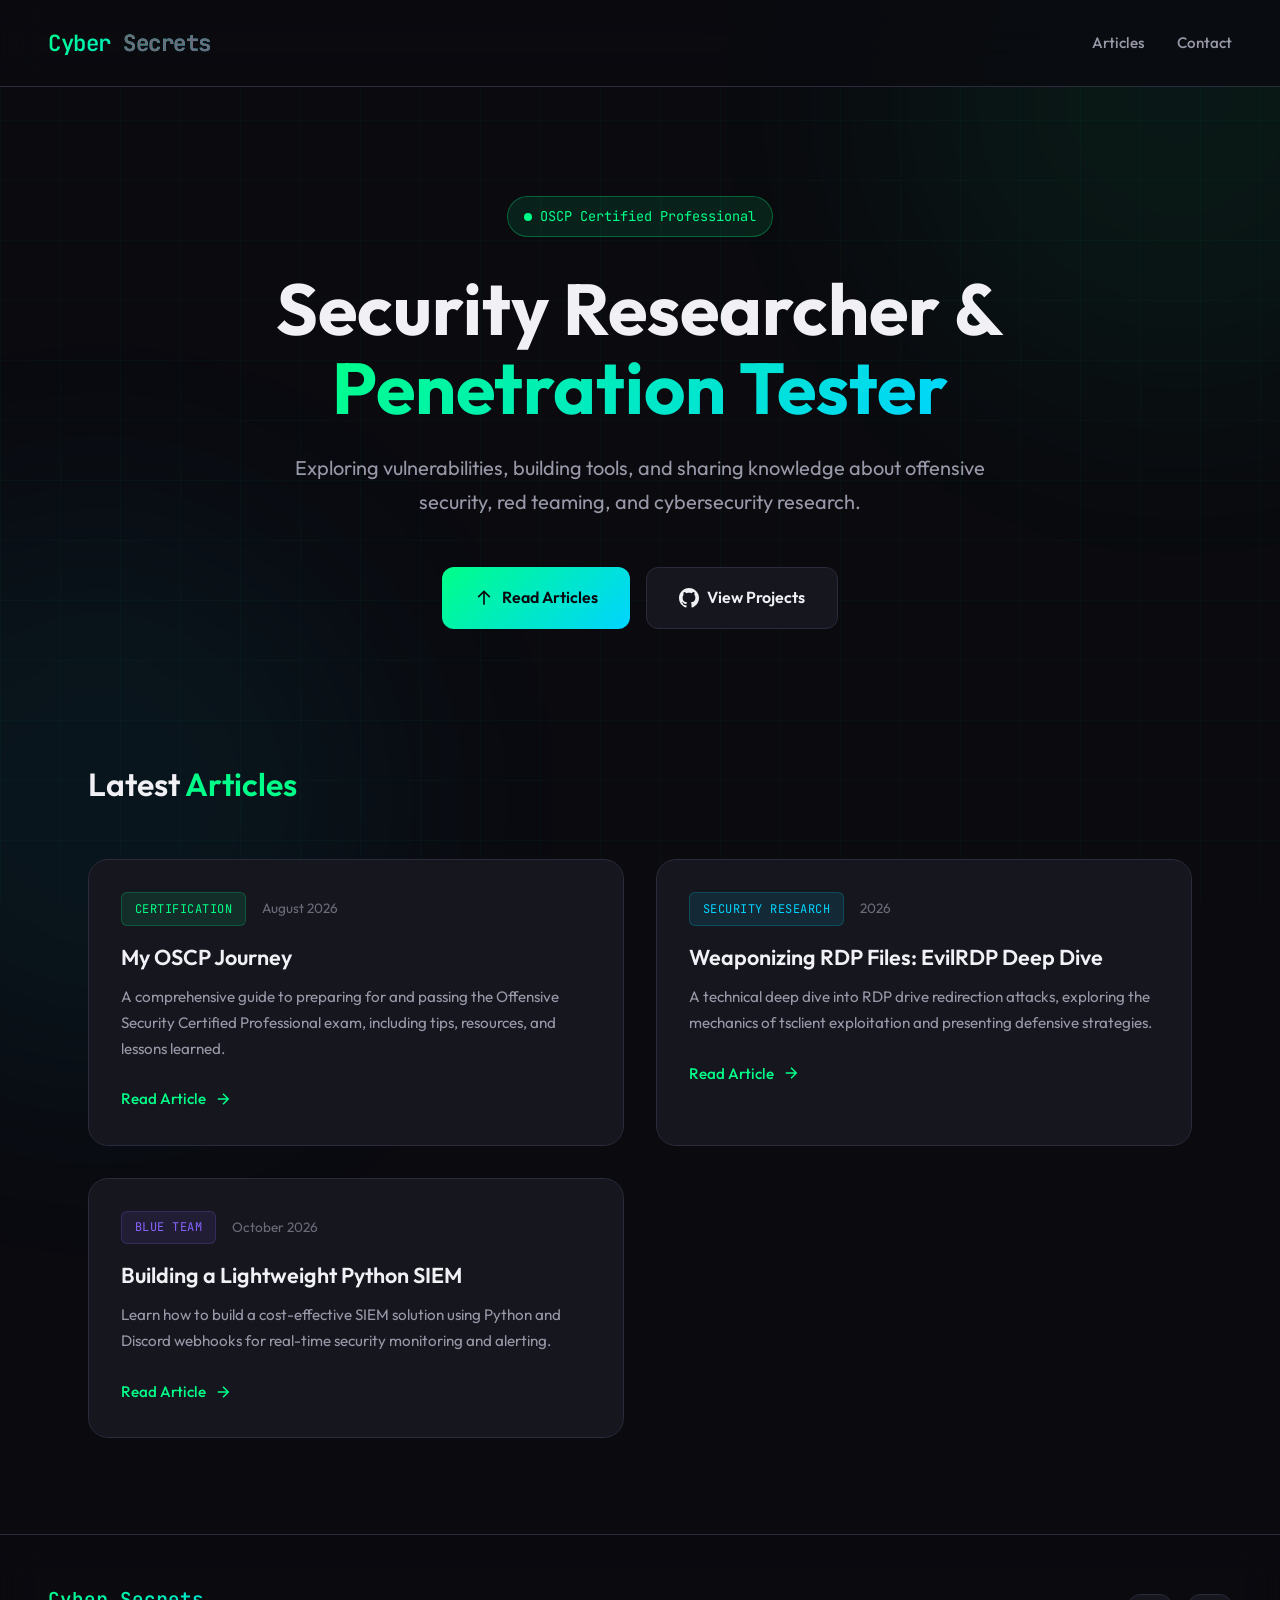
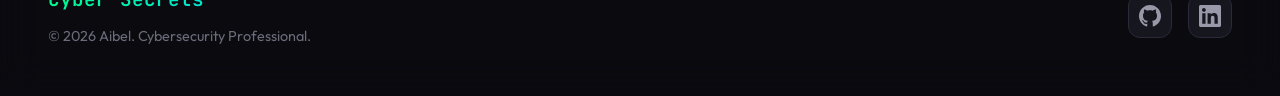
==== index.html @ 3d3ec8e9 "chore: rebrand site to Cyber Secrets and update dates to 2026 - Replaced "aibel@security" with "Cybe" ====
<!DOCTYPE html>
<html lang="en">
<head>
    <meta charset="UTF-8">
    <meta name="viewport" content="width=device-width, initial-scale=1.0">
    <title>Aibel | Cybersecurity Professional</title>
    <link rel="preconnect" href="https://fonts.googleapis.com">
    <link rel="preconnect" href="https://fonts.gstatic.com" crossorigin>
    <link href="https://fonts.googleapis.com/css2?family=JetBrains+Mono:wght@400;500;600&family=Outfit:wght@300;400;500;600;700&display=swap" rel="stylesheet">
    <style>
        :root {
            --bg-primary: #0a0a0f;
            --bg-secondary: #12121a;
            --bg-card: #16161f;
            --bg-card-hover: #1c1c28;
            --accent-primary: #00ff88;
            --accent-secondary: #00d4ff;
            --accent-gradient: linear-gradient(135deg, #00ff88 0%, #00d4ff 100%);
            --text-primary: #f0f0f5;
            --text-secondary: #9898a8;
            --text-muted: #6b6b7a;
            --border-color: #2a2a3a;
            --glow-primary: rgba(0, 255, 136, 0.15);
            --glow-secondary: rgba(0, 212, 255, 0.15);
        }

        * {
            margin: 0;
            padding: 0;
            box-sizing: border-box;
        }

        html {
            scroll-behavior: smooth;
        }

        body {
            font-family: 'Outfit', sans-serif;
            background: var(--bg-primary);
            color: var(--text-primary);
            line-height: 1.7;
            min-height: 100vh;
            overflow-x: hidden;
        }

        /* Animated Background Grid */
        .bg-grid {
            position: fixed;
            top: 0;
            left: 0;
            width: 100%;
            height: 100%;
            background-image: 
                linear-gradient(rgba(0, 255, 136, 0.03) 1px, transparent 1px),
                linear-gradient(90deg, rgba(0, 255, 136, 0.03) 1px, transparent 1px);
            background-size: 60px 60px;
            pointer-events: none;
            z-index: 0;
        }

        .bg-glow {
            position: fixed;
            width: 600px;
            height: 600px;
            border-radius: 50%;
            filter: blur(120px);
            opacity: 0.4;
            pointer-events: none;
            z-index: 0;
        }

        .bg-glow-1 {
            top: -200px;
            right: -200px;
            background: var(--glow-primary);
            animation: float 15s ease-in-out infinite;
        }

        .bg-glow-2 {
            bottom: -200px;
            left: -200px;
            background: var(--glow-secondary);
            animation: float 18s ease-in-out infinite reverse;
        }

        @keyframes float {
            0%, 100% { transform: translate(0, 0) scale(1); }
            50% { transform: translate(50px, 30px) scale(1.1); }
        }

        /* Navigation */
        nav {
            position: fixed;
            top: 0;
            left: 0;
            right: 0;
            padding: 1.5rem 3rem;
            display: flex;
            justify-content: space-between;
            align-items: center;
            z-index: 1000;
            background: rgba(10, 10, 15, 0.8);
            backdrop-filter: blur(20px);
            border-bottom: 1px solid var(--border-color);
        }

        .logo {
            font-family: 'JetBrains Mono', monospace;
            font-size: 1.4rem;
            font-weight: 600;
            background: var(--accent-gradient);
            -webkit-background-clip: text;
            -webkit-text-fill-color: transparent;
            background-clip: text;
            letter-spacing: -0.5px;
        }

        .logo span {
            color: var(--text-muted);
            -webkit-text-fill-color: var(--text-muted);
        }

        .nav-links {
            display: flex;
            gap: 2rem;
            align-items: center;
        }

        .nav-links a {
            color: var(--text-secondary);
            text-decoration: none;
            font-weight: 500;
            font-size: 0.95rem;
            transition: all 0.3s ease;
            position: relative;
        }

        .nav-links a:hover {
            color: var(--accent-primary);
        }

        .nav-links a::after {
            content: '';
            position: absolute;
            bottom: -4px;
            left: 0;
            width: 0;
            height: 2px;
            background: var(--accent-gradient);
            transition: width 0.3s ease;
        }

        .nav-links a:hover::after {
            width: 100%;
        }

        .social-icons {
            display: flex;
            gap: 1rem;
        }

        .social-icons a {
            display: flex;
            align-items: center;
            justify-content: center;
            width: 40px;
            height: 40px;
            border-radius: 10px;
            background: var(--bg-card);
            border: 1px solid var(--border-color);
            color: var(--text-secondary);
            transition: all 0.3s ease;
        }

        .social-icons a:hover {
            background: var(--bg-card-hover);
            border-color: var(--accent-primary);
            color: var(--accent-primary);
            transform: translateY(-2px);
            box-shadow: 0 8px 25px rgba(0, 255, 136, 0.15);
        }

        .social-icons svg {
            width: 20px;
            height: 20px;
        }

        /* Main Content */
        main {
            position: relative;
            z-index: 1;
            min-height: 100vh;
            padding-top: 100px;
        }

        /* Hero Section */
        .hero {
            max-width: 1200px;
            margin: 0 auto;
            padding: 6rem 3rem 4rem;
            text-align: center;
        }

        .hero-badge {
            display: inline-flex;
            align-items: center;
            gap: 0.5rem;
            padding: 0.5rem 1rem;
            background: rgba(0, 255, 136, 0.1);
            border: 1px solid rgba(0, 255, 136, 0.3);
            border-radius: 50px;
            font-family: 'JetBrains Mono', monospace;
            font-size: 0.85rem;
            color: var(--accent-primary);
            margin-bottom: 2rem;
            animation: fadeInDown 0.6s ease;
        }

        .hero-badge::before {
            content: '';
            width: 8px;
            height: 8px;
            background: var(--accent-primary);
            border-radius: 50%;
            animation: pulse 2s ease-in-out infinite;
        }

        @keyframes pulse {
            0%, 100% { opacity: 1; transform: scale(1); }
            50% { opacity: 0.5; transform: scale(1.2); }
        }

        @keyframes fadeInDown {
            from { opacity: 0; transform: translateY(-20px); }
            to { opacity: 1; transform: translateY(0); }
        }

        @keyframes fadeInUp {
            from { opacity: 0; transform: translateY(20px); }
            to { opacity: 1; transform: translateY(0); }
        }

        .hero h1 {
            font-size: clamp(2.5rem, 6vw, 4.5rem);
            font-weight: 700;
            line-height: 1.1;
            margin-bottom: 1.5rem;
            animation: fadeInUp 0.6s ease 0.2s backwards;
        }

        .hero h1 .gradient {
            background: var(--accent-gradient);
            -webkit-background-clip: text;
            -webkit-text-fill-color: transparent;
            background-clip: text;
        }

        .hero p {
            font-size: 1.25rem;
            color: var(--text-secondary);
            max-width: 700px;
            margin: 0 auto 3rem;
            animation: fadeInUp 0.6s ease 0.4s backwards;
        }

        .hero-cta {
            display: flex;
            gap: 1rem;
            justify-content: center;
            flex-wrap: wrap;
            animation: fadeInUp 0.6s ease 0.6s backwards;
        }

        .btn {
            display: inline-flex;
            align-items: center;
            gap: 0.5rem;
            padding: 1rem 2rem;
            border-radius: 12px;
            font-weight: 600;
            font-size: 1rem;
            text-decoration: none;
            transition: all 0.3s ease;
            cursor: pointer;
        }

        .btn-primary {
            background: var(--accent-gradient);
            color: var(--bg-primary);
        }

        .btn-primary:hover {
            transform: translateY(-3px);
            box-shadow: 0 15px 40px rgba(0, 255, 136, 0.25);
        }

        .btn-secondary {
            background: var(--bg-card);
            border: 1px solid var(--border-color);
            color: var(--text-primary);
        }

        .btn-secondary:hover {
            background: var(--bg-card-hover);
            border-color: var(--accent-secondary);
            transform: translateY(-3px);
        }

        /* Posts Section */
        .posts-section {
            max-width: 1200px;
            margin: 0 auto;
            padding: 4rem 3rem 6rem;
        }

        .section-header {
            display: flex;
            justify-content: space-between;
            align-items: center;
            margin-bottom: 3rem;
        }

        .section-title {
            font-size: 2rem;
            font-weight: 600;
        }

        .section-title span {
            color: var(--accent-primary);
        }

        .posts-grid {
            display: grid;
            grid-template-columns: repeat(auto-fill, minmax(360px, 1fr));
            gap: 2rem;
        }

        .post-card {
            background: var(--bg-card);
            border: 1px solid var(--border-color);
            border-radius: 20px;
            overflow: hidden;
            transition: all 0.4s ease;
            position: relative;
        }

        .post-card::before {
            content: '';
            position: absolute;
            top: 0;
            left: 0;
            right: 0;
            height: 3px;
            background: var(--accent-gradient);
            opacity: 0;
            transition: opacity 0.3s ease;
        }

        .post-card:hover {
            transform: translateY(-8px);
            border-color: rgba(0, 255, 136, 0.3);
            box-shadow: 0 20px 60px rgba(0, 0, 0, 0.3),
                        0 0 40px var(--glow-primary);
        }

        .post-card:hover::before {
            opacity: 1;
        }

        .post-card-inner {
            padding: 2rem;
        }

        .post-meta {
            display: flex;
            align-items: center;
            gap: 1rem;
            margin-bottom: 1rem;
        }

        .post-tag {
            display: inline-block;
            padding: 0.35rem 0.8rem;
            background: rgba(0, 255, 136, 0.1);
            border: 1px solid rgba(0, 255, 136, 0.2);
            border-radius: 6px;
            font-family: 'JetBrains Mono', monospace;
            font-size: 0.75rem;
            color: var(--accent-primary);
            text-transform: uppercase;
            letter-spacing: 0.5px;
        }

        .post-tag.blue {
            background: rgba(0, 212, 255, 0.1);
            border-color: rgba(0, 212, 255, 0.2);
            color: var(--accent-secondary);
        }

        .post-tag.purple {
            background: rgba(136, 100, 255, 0.1);
            border-color: rgba(136, 100, 255, 0.2);
            color: #8864ff;
        }

        .post-date {
            font-size: 0.85rem;
            color: var(--text-muted);
        }

        .post-card h3 {
            font-size: 1.35rem;
            font-weight: 600;
            margin-bottom: 0.75rem;
            line-height: 1.4;
            color: var(--text-primary);
            transition: color 0.3s ease;
        }

        .post-card:hover h3 {
            color: var(--accent-primary);
        }

        .post-card p {
            color: var(--text-secondary);
            font-size: 0.95rem;
            line-height: 1.7;
            margin-bottom: 1.5rem;
        }

        .read-more {
            display: inline-flex;
            align-items: center;
            gap: 0.5rem;
            color: var(--accent-primary);
            text-decoration: none;
            font-weight: 500;
            font-size: 0.95rem;
            transition: all 0.3s ease;
        }

        .read-more svg {
            width: 18px;
            height: 18px;
            transition: transform 0.3s ease;
        }

        .read-more:hover {
            gap: 0.75rem;
        }

        .read-more:hover svg {
            transform: translateX(4px);
        }

        /* Footer */
        footer {
            position: relative;
            z-index: 1;
            padding: 3rem;
            border-top: 1px solid var(--border-color);
            background: rgba(10, 10, 15, 0.8);
            backdrop-filter: blur(20px);
        }

        .footer-content {
            max-width: 1200px;
            margin: 0 auto;
            display: flex;
            justify-content: space-between;
            align-items: center;
            flex-wrap: wrap;
            gap: 2rem;
        }

        .footer-left {
            display: flex;
            flex-direction: column;
            gap: 0.5rem;
        }

        .footer-logo {
            font-family: 'JetBrains Mono', monospace;
            font-size: 1.2rem;
            font-weight: 600;
            background: var(--accent-gradient);
            -webkit-background-clip: text;
            -webkit-text-fill-color: transparent;
            background-clip: text;
        }

        .footer-text {
            color: var(--text-muted);
            font-size: 0.9rem;
        }

        .footer-social {
            display: flex;
            gap: 1rem;
        }

        .footer-social a {
            display: flex;
            align-items: center;
            justify-content: center;
            width: 44px;
            height: 44px;
            border-radius: 12px;
            background: var(--bg-card);
            border: 1px solid var(--border-color);
            color: var(--text-secondary);
            transition: all 0.3s ease;
        }

        .footer-social a:hover {
            background: var(--bg-card-hover);
            border-color: var(--accent-primary);
            color: var(--accent-primary);
            transform: translateY(-3px);
            box-shadow: 0 8px 25px rgba(0, 255, 136, 0.15);
        }

        /* Responsive */
        @media (max-width: 768px) {
            nav {
                padding: 1rem 1.5rem;
            }

            .nav-links {
                display: none;
            }

            .hero {
                padding: 4rem 1.5rem 2rem;
            }

            .posts-section {
                padding: 2rem 1.5rem 4rem;
            }

            .posts-grid {
                grid-template-columns: 1fr;
            }

            .section-header {
                flex-direction: column;
                gap: 1rem;
                align-items: flex-start;
            }

            .footer-content {
                flex-direction: column;
                text-align: center;
            }
        }
    </style>
</head>
<body>
    <div class="bg-grid"></div>
    <div class="bg-glow bg-glow-1"></div>
    <div class="bg-glow bg-glow-2"></div>

    <nav>
        <div class="logo">Cyber<span> Secrets</span></div>
        <div class="nav-links">
            <a href="#posts">Articles</a>
            <a href="#contact">Contact</a>
        </div>
    </nav>

    <main>
        <section class="hero">
            <div class="hero-badge">OSCP Certified Professional</div>
            <h1>Security Researcher &<br><span class="gradient">Penetration Tester</span></h1>
            <p>Exploring vulnerabilities, building tools, and sharing knowledge about offensive security, red teaming, and cybersecurity research.</p>
            <div class="hero-cta">
                <a href="#posts" class="btn btn-primary">
                    <svg width="20" height="20" viewBox="0 0 24 24" fill="none" stroke="currentColor" stroke-width="2">
                        <path d="M12 20V4M5 11l7-7 7 7"/>
                    </svg>
                    Read Articles
                </a>
                <a href="https://github.com/AibelKingslayer/AibelKingslayer" target="_blank" class="btn btn-secondary">
                    <svg width="20" height="20" viewBox="0 0 24 24" fill="currentColor">
                        <path d="M12 0c-6.626 0-12 5.373-12 12 0 5.302 3.438 9.8 8.207 11.387.599.111.793-.261.793-.577v-2.234c-3.338.726-4.033-1.416-4.033-1.416-.546-1.387-1.333-1.756-1.333-1.756-1.089-.745.083-.729.083-.729 1.205.084 1.839 1.237 1.839 1.237 1.07 1.834 2.807 1.304 3.492.997.107-.775.418-1.305.762-1.604-2.665-.305-5.467-1.334-5.467-5.931 0-1.311.469-2.381 1.236-3.221-.124-.303-.535-1.524.117-3.176 0 0 1.008-.322 3.301 1.23.957-.266 1.983-.399 3.003-.404 1.02.005 2.047.138 3.006.404 2.291-1.552 3.297-1.23 3.297-1.23.653 1.653.242 2.874.118 3.176.77.84 1.235 1.911 1.235 3.221 0 4.609-2.807 5.624-5.479 5.921.43.372.823 1.102.823 2.222v3.293c0 .319.192.694.801.576 4.765-1.589 8.199-6.086 8.199-11.386 0-6.627-5.373-12-12-12z"/>
                    </svg>
                    View Projects
                </a>
            </div>
        </section>

        <section class="posts-section" id="posts">
            <div class="section-header">
                <h2 class="section-title">Latest <span>Articles</span></h2>
            </div>
            <div class="posts-grid">
                <article class="post-card">
                    <div class="post-card-inner">
                        <div class="post-meta">
                            <span class="post-tag">Certification</span>
                            <span class="post-date">August 2026</span>
                        </div>
                        <h3>My OSCP Journey</h3>
                        <p>A comprehensive guide to preparing for and passing the Offensive Security Certified Professional exam, including tips, resources, and lessons learned.</p>
                        <a href="oscp-journey.html" class="read-more">
                            Read Article
                            <svg viewBox="0 0 24 24" fill="none" stroke="currentColor" stroke-width="2">
                                <path d="M5 12h14M12 5l7 7-7 7"/>
                            </svg>
                        </a>
                    </div>
                </article>

                <article class="post-card">
                    <div class="post-card-inner">
                        <div class="post-meta">
                            <span class="post-tag blue">Security Research</span>
                            <span class="post-date">2026</span>
                        </div>
                        <h3>Weaponizing RDP Files: EvilRDP Deep Dive</h3>
                        <p>A technical deep dive into RDP drive redirection attacks, exploring the mechanics of tsclient exploitation and presenting defensive strategies.</p>
                        <a href="evilrdp.html" class="read-more">
                            Read Article
                            <svg viewBox="0 0 24 24" fill="none" stroke="currentColor" stroke-width="2">
                                <path d="M5 12h14M12 5l7 7-7 7"/>
                            </svg>
                        </a>
                    </div>
                </article>

                <article class="post-card">
                    <div class="post-card-inner">
                        <div class="post-meta">
                            <span class="post-tag purple">Blue Team</span>
                            <span class="post-date">October 2026</span>
                        </div>
                        <h3>Building a Lightweight Python SIEM</h3>
                        <p>Learn how to build a cost-effective SIEM solution using Python and Discord webhooks for real-time security monitoring and alerting.</p>
                        <a href="siem.html" class="read-more">
                            Read Article
                            <svg viewBox="0 0 24 24" fill="none" stroke="currentColor" stroke-width="2">
                                <path d="M5 12h14M12 5l7 7-7 7"/>
                            </svg>
                        </a>
                    </div>
                </article>
            </div>
        </section>
    </main>

    <footer id="contact">
        <div class="footer-content">
            <div class="footer-left">
                <span class="footer-logo">Cyber Secrets</span>
                <span class="footer-text">© 2026 Aibel. Cybersecurity Professional.</span>
            </div>
            <div class="footer-social">
                <a href="https://github.com/AibelKingslayer/AibelKingslayer" target="_blank" aria-label="GitHub">
                    <svg width="22" height="22" viewBox="0 0 24 24" fill="currentColor">
                        <path d="M12 0c-6.626 0-12 5.373-12 12 0 5.302 3.438 9.8 8.207 11.387.599.111.793-.261.793-.577v-2.234c-3.338.726-4.033-1.416-4.033-1.416-.546-1.387-1.333-1.756-1.333-1.756-1.089-.745.083-.729.083-.729 1.205.084 1.839 1.237 1.839 1.237 1.07 1.834 2.807 1.304 3.492.997.107-.775.418-1.305.762-1.604-2.665-.305-5.467-1.334-5.467-5.931 0-1.311.469-2.381 1.236-3.221-.124-.303-.535-1.524.117-3.176 0 0 1.008-.322 3.301 1.23.957-.266 1.983-.399 3.003-.404 1.02.005 2.047.138 3.006.404 2.291-1.552 3.297-1.23 3.297-1.23.653 1.653.242 2.874.118 3.176.77.84 1.235 1.911 1.235 3.221 0 4.609-2.807 5.624-5.479 5.921.43.372.823 1.102.823 2.222v3.293c0 .319.192.694.801.576 4.765-1.589 8.199-6.086 8.199-11.386 0-6.627-5.373-12-12-12z"/>
                    </svg>
                </a>
                <a href="https://www.linkedin.com/in/aibel-aju/" target="_blank" aria-label="LinkedIn">
                    <svg width="22" height="22" viewBox="0 0 24 24" fill="currentColor">
                        <path d="M20.447 20.452h-3.554v-5.569c0-1.328-.027-3.037-1.852-3.037-1.853 0-2.136 1.445-2.136 2.939v5.667H9.351V9h3.414v1.561h.046c.477-.9 1.637-1.85 3.37-1.85 3.601 0 4.267 2.37 4.267 5.455v6.286zM5.337 7.433c-1.144 0-2.063-.926-2.063-2.065 0-1.138.92-2.063 2.063-2.063 1.14 0 2.064.925 2.064 2.063 0 1.139-.925 2.065-2.064 2.065zm1.782 13.019H3.555V9h3.564v11.452zM22.225 0H1.771C.792 0 0 .774 0 1.729v20.542C0 23.227.792 24 1.771 24h20.451C23.2 24 24 23.227 24 22.271V1.729C24 .774 23.2 0 22.222 0h.003z"/>
                    </svg>
                </a>
            </div>
        </div>
    </footer>
</body>
</html>
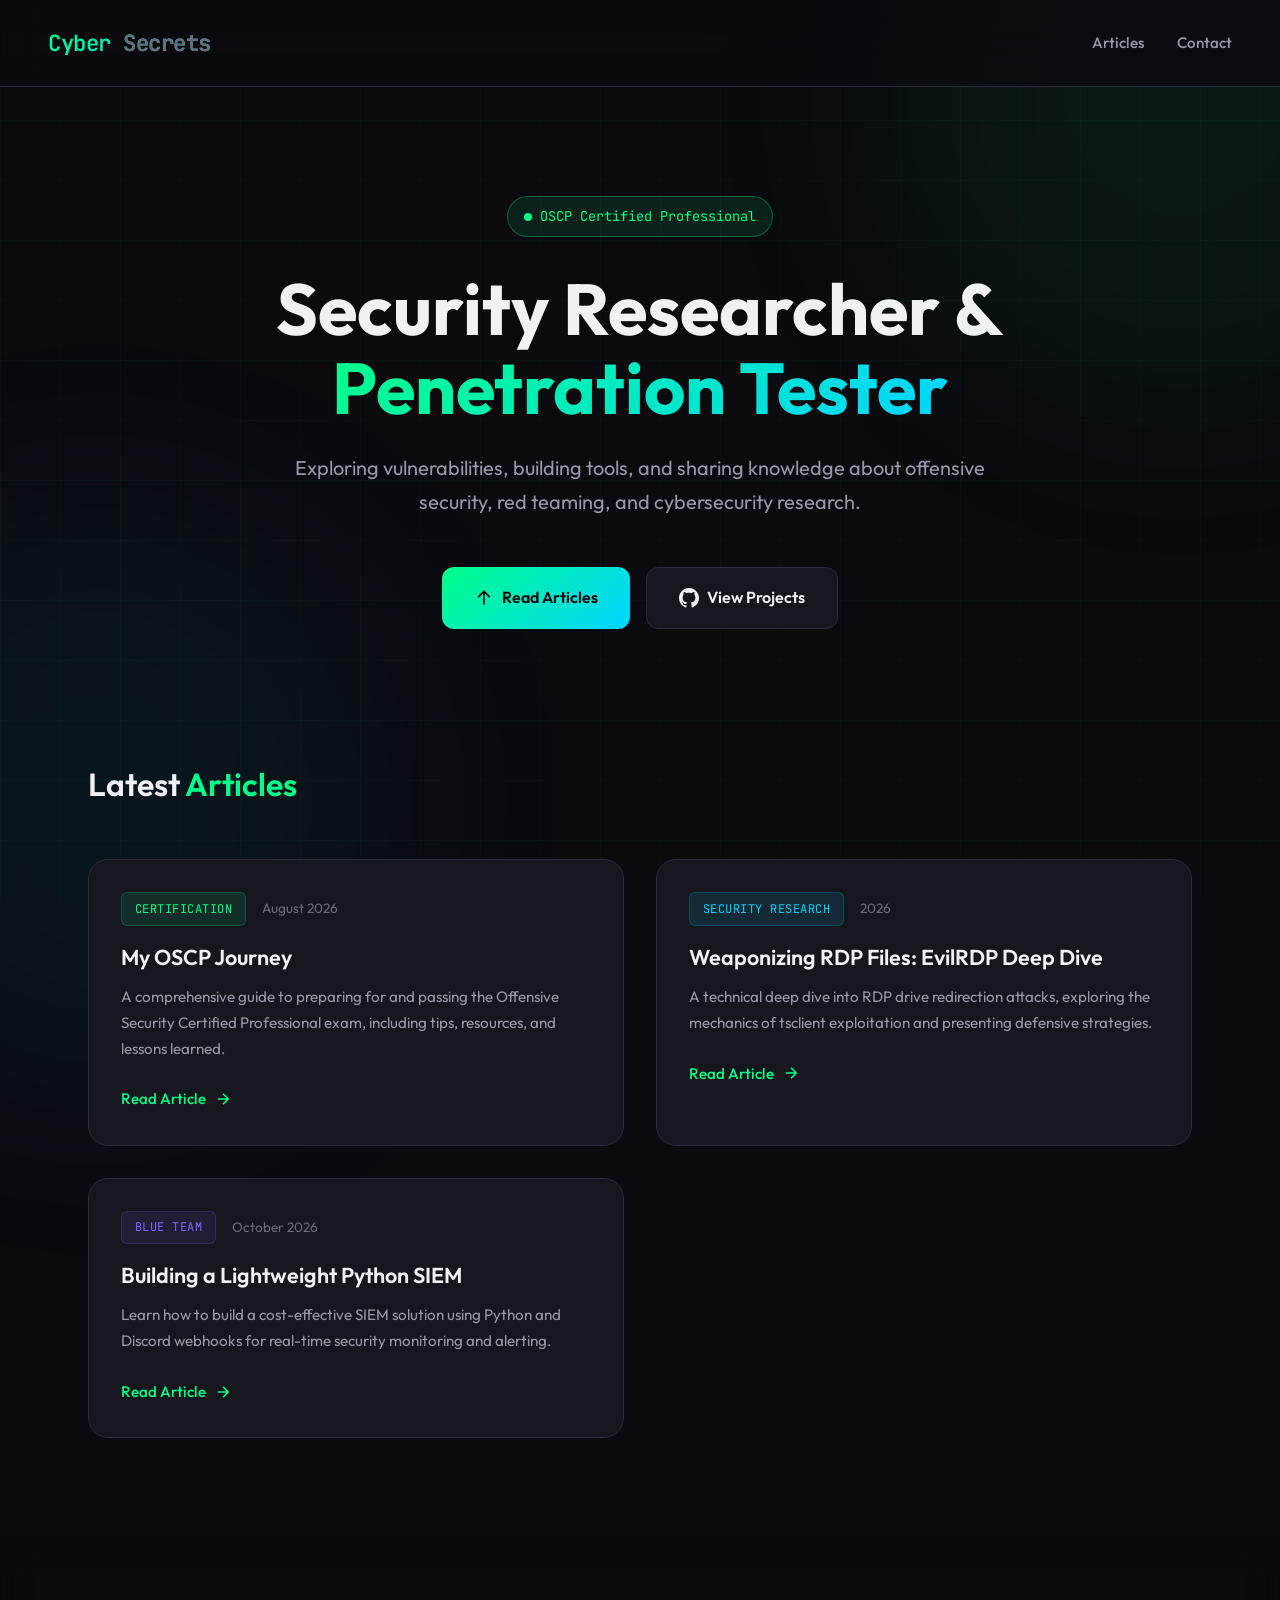
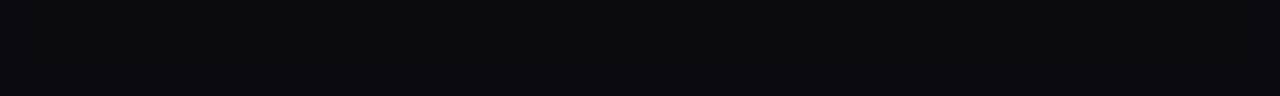
==== commit 02225d3e: "Refactor CSS to centralized file and fix security vulnerabilities Co-authored-by: AibelKingslayer <4" ====
--- a/index.html
+++ b/index.html
@@ -1,672 +1,193 @@
-<!DOCTYPE html>
+<!doctype html>
 <html lang="en">
-<head>
-    <meta charset="UTF-8">
-    <meta name="viewport" content="width=device-width, initial-scale=1.0">
+  <head>
+    <meta charset="UTF-8" />
+    <meta name="viewport" content="width=device-width, initial-scale=1.0" />
     <title>Aibel | Cybersecurity Professional</title>
-    <link rel="preconnect" href="https://fonts.googleapis.com">
-    <link rel="preconnect" href="https://fonts.gstatic.com" crossorigin>
-    <link href="https://fonts.googleapis.com/css2?family=JetBrains+Mono:wght@400;500;600&family=Outfit:wght@300;400;500;600;700&display=swap" rel="stylesheet">
-    <style>
-        :root {
-            --bg-primary: #0a0a0f;
-            --bg-secondary: #12121a;
-            --bg-card: #16161f;
-            --bg-card-hover: #1c1c28;
-            --accent-primary: #00ff88;
-            --accent-secondary: #00d4ff;
-            --accent-gradient: linear-gradient(135deg, #00ff88 0%, #00d4ff 100%);
-            --text-primary: #f0f0f5;
-            --text-secondary: #9898a8;
-            --text-muted: #6b6b7a;
-            --border-color: #2a2a3a;
-            --glow-primary: rgba(0, 255, 136, 0.15);
-            --glow-secondary: rgba(0, 212, 255, 0.15);
-        }
-
-        * {
-            margin: 0;
-            padding: 0;
-            box-sizing: border-box;
-        }
-
-        html {
-            scroll-behavior: smooth;
-        }
-
-        body {
-            font-family: 'Outfit', sans-serif;
-            background: var(--bg-primary);
-            color: var(--text-primary);
-            line-height: 1.7;
-            min-height: 100vh;
-            overflow-x: hidden;
-        }
-
-        /* Animated Background Grid */
-        .bg-grid {
-            position: fixed;
-            top: 0;
-            left: 0;
-            width: 100%;
-            height: 100%;
-            background-image: 
-                linear-gradient(rgba(0, 255, 136, 0.03) 1px, transparent 1px),
-                linear-gradient(90deg, rgba(0, 255, 136, 0.03) 1px, transparent 1px);
-            background-size: 60px 60px;
-            pointer-events: none;
-            z-index: 0;
-        }
-
-        .bg-glow {
-            position: fixed;
-            width: 600px;
-            height: 600px;
-            border-radius: 50%;
-            filter: blur(120px);
-            opacity: 0.4;
-            pointer-events: none;
-            z-index: 0;
-        }
-
-        .bg-glow-1 {
-            top: -200px;
-            right: -200px;
-            background: var(--glow-primary);
-            animation: float 15s ease-in-out infinite;
-        }
-
-        .bg-glow-2 {
-            bottom: -200px;
-            left: -200px;
-            background: var(--glow-secondary);
-            animation: float 18s ease-in-out infinite reverse;
-        }
-
-        @keyframes float {
-            0%, 100% { transform: translate(0, 0) scale(1); }
-            50% { transform: translate(50px, 30px) scale(1.1); }
-        }
-
-        /* Navigation */
-        nav {
-            position: fixed;
-            top: 0;
-            left: 0;
-            right: 0;
-            padding: 1.5rem 3rem;
-            display: flex;
-            justify-content: space-between;
-            align-items: center;
-            z-index: 1000;
-            background: rgba(10, 10, 15, 0.8);
-            backdrop-filter: blur(20px);
-            border-bottom: 1px solid var(--border-color);
-        }
-
-        .logo {
-            font-family: 'JetBrains Mono', monospace;
-            font-size: 1.4rem;
-            font-weight: 600;
-            background: var(--accent-gradient);
-            -webkit-background-clip: text;
-            -webkit-text-fill-color: transparent;
-            background-clip: text;
-            letter-spacing: -0.5px;
-        }
-
-        .logo span {
-            color: var(--text-muted);
-            -webkit-text-fill-color: var(--text-muted);
-        }
-
-        .nav-links {
-            display: flex;
-            gap: 2rem;
-            align-items: center;
-        }
-
-        .nav-links a {
-            color: var(--text-secondary);
-            text-decoration: none;
-            font-weight: 500;
-            font-size: 0.95rem;
-            transition: all 0.3s ease;
-            position: relative;
-        }
-
-        .nav-links a:hover {
-            color: var(--accent-primary);
-        }
-
-        .nav-links a::after {
-            content: '';
-            position: absolute;
-            bottom: -4px;
-            left: 0;
-            width: 0;
-            height: 2px;
-            background: var(--accent-gradient);
-            transition: width 0.3s ease;
-        }
-
-        .nav-links a:hover::after {
-            width: 100%;
-        }
-
-        .social-icons {
-            display: flex;
-            gap: 1rem;
-        }
-
-        .social-icons a {
-            display: flex;
-            align-items: center;
-            justify-content: center;
-            width: 40px;
-            height: 40px;
-            border-radius: 10px;
-            background: var(--bg-card);
-            border: 1px solid var(--border-color);
-            color: var(--text-secondary);
-            transition: all 0.3s ease;
-        }
-
-        .social-icons a:hover {
-            background: var(--bg-card-hover);
-            border-color: var(--accent-primary);
-            color: var(--accent-primary);
-            transform: translateY(-2px);
-            box-shadow: 0 8px 25px rgba(0, 255, 136, 0.15);
-        }
-
-        .social-icons svg {
-            width: 20px;
-            height: 20px;
-        }
-
-        /* Main Content */
-        main {
-            position: relative;
-            z-index: 1;
-            min-height: 100vh;
-            padding-top: 100px;
-        }
-
-        /* Hero Section */
-        .hero {
-            max-width: 1200px;
-            margin: 0 auto;
-            padding: 6rem 3rem 4rem;
-            text-align: center;
-        }
-
-        .hero-badge {
-            display: inline-flex;
-            align-items: center;
-            gap: 0.5rem;
-            padding: 0.5rem 1rem;
-            background: rgba(0, 255, 136, 0.1);
-            border: 1px solid rgba(0, 255, 136, 0.3);
-            border-radius: 50px;
-            font-family: 'JetBrains Mono', monospace;
-            font-size: 0.85rem;
-            color: var(--accent-primary);
-            margin-bottom: 2rem;
-            animation: fadeInDown 0.6s ease;
-        }
-
-        .hero-badge::before {
-            content: '';
-            width: 8px;
-            height: 8px;
-            background: var(--accent-primary);
-            border-radius: 50%;
-            animation: pulse 2s ease-in-out infinite;
-        }
-
-        @keyframes pulse {
-            0%, 100% { opacity: 1; transform: scale(1); }
-            50% { opacity: 0.5; transform: scale(1.2); }
-        }
-
-        @keyframes fadeInDown {
-            from { opacity: 0; transform: translateY(-20px); }
-            to { opacity: 1; transform: translateY(0); }
-        }
-
-        @keyframes fadeInUp {
-            from { opacity: 0; transform: translateY(20px); }
-            to { opacity: 1; transform: translateY(0); }
-        }
-
-        .hero h1 {
-            font-size: clamp(2.5rem, 6vw, 4.5rem);
-            font-weight: 700;
-            line-height: 1.1;
-            margin-bottom: 1.5rem;
-            animation: fadeInUp 0.6s ease 0.2s backwards;
-        }
-
-        .hero h1 .gradient {
-            background: var(--accent-gradient);
-            -webkit-background-clip: text;
-            -webkit-text-fill-color: transparent;
-            background-clip: text;
-        }
-
-        .hero p {
-            font-size: 1.25rem;
-            color: var(--text-secondary);
-            max-width: 700px;
-            margin: 0 auto 3rem;
-            animation: fadeInUp 0.6s ease 0.4s backwards;
-        }
-
-        .hero-cta {
-            display: flex;
-            gap: 1rem;
-            justify-content: center;
-            flex-wrap: wrap;
-            animation: fadeInUp 0.6s ease 0.6s backwards;
-        }
-
-        .btn {
-            display: inline-flex;
-            align-items: center;
-            gap: 0.5rem;
-            padding: 1rem 2rem;
-            border-radius: 12px;
-            font-weight: 600;
-            font-size: 1rem;
-            text-decoration: none;
-            transition: all 0.3s ease;
-            cursor: pointer;
-        }
-
-        .btn-primary {
-            background: var(--accent-gradient);
-            color: var(--bg-primary);
-        }
-
-        .btn-primary:hover {
-            transform: translateY(-3px);
-            box-shadow: 0 15px 40px rgba(0, 255, 136, 0.25);
-        }
-
-        .btn-secondary {
-            background: var(--bg-card);
-            border: 1px solid var(--border-color);
-            color: var(--text-primary);
-        }
-
-        .btn-secondary:hover {
-            background: var(--bg-card-hover);
-            border-color: var(--accent-secondary);
-            transform: translateY(-3px);
-        }
-
-        /* Posts Section */
-        .posts-section {
-            max-width: 1200px;
-            margin: 0 auto;
-            padding: 4rem 3rem 6rem;
-        }
-
-        .section-header {
-            display: flex;
-            justify-content: space-between;
-            align-items: center;
-            margin-bottom: 3rem;
-        }
-
-        .section-title {
-            font-size: 2rem;
-            font-weight: 600;
-        }
-
-        .section-title span {
-            color: var(--accent-primary);
-        }
-
-        .posts-grid {
-            display: grid;
-            grid-template-columns: repeat(auto-fill, minmax(360px, 1fr));
-            gap: 2rem;
-        }
-
-        .post-card {
-            background: var(--bg-card);
-            border: 1px solid var(--border-color);
-            border-radius: 20px;
-            overflow: hidden;
-            transition: all 0.4s ease;
-            position: relative;
-        }
-
-        .post-card::before {
-            content: '';
-            position: absolute;
-            top: 0;
-            left: 0;
-            right: 0;
-            height: 3px;
-            background: var(--accent-gradient);
-            opacity: 0;
-            transition: opacity 0.3s ease;
-        }
-
-        .post-card:hover {
-            transform: translateY(-8px);
-            border-color: rgba(0, 255, 136, 0.3);
-            box-shadow: 0 20px 60px rgba(0, 0, 0, 0.3),
-                        0 0 40px var(--glow-primary);
-        }
-
-        .post-card:hover::before {
-            opacity: 1;
-        }
-
-        .post-card-inner {
-            padding: 2rem;
-        }
-
-        .post-meta {
-            display: flex;
-            align-items: center;
-            gap: 1rem;
-            margin-bottom: 1rem;
-        }
-
-        .post-tag {
-            display: inline-block;
-            padding: 0.35rem 0.8rem;
-            background: rgba(0, 255, 136, 0.1);
-            border: 1px solid rgba(0, 255, 136, 0.2);
-            border-radius: 6px;
-            font-family: 'JetBrains Mono', monospace;
-            font-size: 0.75rem;
-            color: var(--accent-primary);
-            text-transform: uppercase;
-            letter-spacing: 0.5px;
-        }
-
-        .post-tag.blue {
-            background: rgba(0, 212, 255, 0.1);
-            border-color: rgba(0, 212, 255, 0.2);
-            color: var(--accent-secondary);
-        }
-
-        .post-tag.purple {
-            background: rgba(136, 100, 255, 0.1);
-            border-color: rgba(136, 100, 255, 0.2);
-            color: #8864ff;
-        }
-
-        .post-date {
-            font-size: 0.85rem;
-            color: var(--text-muted);
-        }
-
-        .post-card h3 {
-            font-size: 1.35rem;
-            font-weight: 600;
-            margin-bottom: 0.75rem;
-            line-height: 1.4;
-            color: var(--text-primary);
-            transition: color 0.3s ease;
-        }
-
-        .post-card:hover h3 {
-            color: var(--accent-primary);
-        }
-
-        .post-card p {
-            color: var(--text-secondary);
-            font-size: 0.95rem;
-            line-height: 1.7;
-            margin-bottom: 1.5rem;
-        }
-
-        .read-more {
-            display: inline-flex;
-            align-items: center;
-            gap: 0.5rem;
-            color: var(--accent-primary);
-            text-decoration: none;
-            font-weight: 500;
-            font-size: 0.95rem;
-            transition: all 0.3s ease;
-        }
-
-        .read-more svg {
-            width: 18px;
-            height: 18px;
-            transition: transform 0.3s ease;
-        }
-
-        .read-more:hover {
-            gap: 0.75rem;
-        }
-
-        .read-more:hover svg {
-            transform: translateX(4px);
-        }
-
-        /* Footer */
-        footer {
-            position: relative;
-            z-index: 1;
-            padding: 3rem;
-            border-top: 1px solid var(--border-color);
-            background: rgba(10, 10, 15, 0.8);
-            backdrop-filter: blur(20px);
-        }
-
-        .footer-content {
-            max-width: 1200px;
-            margin: 0 auto;
-            display: flex;
-            justify-content: space-between;
-            align-items: center;
-            flex-wrap: wrap;
-            gap: 2rem;
-        }
-
-        .footer-left {
-            display: flex;
-            flex-direction: column;
-            gap: 0.5rem;
-        }
-
-        .footer-logo {
-            font-family: 'JetBrains Mono', monospace;
-            font-size: 1.2rem;
-            font-weight: 600;
-            background: var(--accent-gradient);
-            -webkit-background-clip: text;
-            -webkit-text-fill-color: transparent;
-            background-clip: text;
-        }
-
-        .footer-text {
-            color: var(--text-muted);
-            font-size: 0.9rem;
-        }
-
-        .footer-social {
-            display: flex;
-            gap: 1rem;
-        }
-
-        .footer-social a {
-            display: flex;
-            align-items: center;
-            justify-content: center;
-            width: 44px;
-            height: 44px;
-            border-radius: 12px;
-            background: var(--bg-card);
-            border: 1px solid var(--border-color);
-            color: var(--text-secondary);
-            transition: all 0.3s ease;
-        }
-
-        .footer-social a:hover {
-            background: var(--bg-card-hover);
-            border-color: var(--accent-primary);
-            color: var(--accent-primary);
-            transform: translateY(-3px);
-            box-shadow: 0 8px 25px rgba(0, 255, 136, 0.15);
-        }
-
-        /* Responsive */
-        @media (max-width: 768px) {
-            nav {
-                padding: 1rem 1.5rem;
-            }
-
-            .nav-links {
-                display: none;
-            }
-
-            .hero {
-                padding: 4rem 1.5rem 2rem;
-            }
-
-            .posts-section {
-                padding: 2rem 1.5rem 4rem;
-            }
-
-            .posts-grid {
-                grid-template-columns: 1fr;
-            }
-
-            .section-header {
-                flex-direction: column;
-                gap: 1rem;
-                align-items: flex-start;
-            }
-
-            .footer-content {
-                flex-direction: column;
-                text-align: center;
-            }
-        }
-    </style>
-</head>
-<body>
+    <link rel="preconnect" href="https://fonts.googleapis.com" />
+    <link rel="preconnect" href="https://fonts.gstatic.com" crossorigin />
+    <link
+      href="https://fonts.googleapis.com/css2?family=JetBrains+Mono:wght@400;500;600&family=Outfit:wght@300;400;500;600;700&display=swap"
+      rel="stylesheet"
+    />
+    <link rel="stylesheet" href="style.css" />
+  </head>
+  <body class="page-index">
     <div class="bg-grid"></div>
     <div class="bg-glow bg-glow-1"></div>
     <div class="bg-glow bg-glow-2"></div>
 
     <nav>
-        <div class="logo">Cyber<span> Secrets</span></div>
-        <div class="nav-links">
-            <a href="#posts">Articles</a>
-            <a href="#contact">Contact</a>
-        </div>
+      <div class="logo">Cyber<span> Secrets</span></div>
+      <div class="nav-links">
+        <a href="#posts">Articles</a>
+        <a href="#contact">Contact</a>
+      </div>
     </nav>
 
     <main>
-        <section class="hero">
-            <div class="hero-badge">OSCP Certified Professional</div>
-            <h1>Security Researcher &<br><span class="gradient">Penetration Tester</span></h1>
-            <p>Exploring vulnerabilities, building tools, and sharing knowledge about offensive security, red teaming, and cybersecurity research.</p>
-            <div class="hero-cta">
-                <a href="#posts" class="btn btn-primary">
-                    <svg width="20" height="20" viewBox="0 0 24 24" fill="none" stroke="currentColor" stroke-width="2">
-                        <path d="M12 20V4M5 11l7-7 7 7"/>
-                    </svg>
-                    Read Articles
-                </a>
-                <a href="https://github.com/AibelKingslayer/AibelKingslayer" target="_blank" class="btn btn-secondary">
-                    <svg width="20" height="20" viewBox="0 0 24 24" fill="currentColor">
-                        <path d="M12 0c-6.626 0-12 5.373-12 12 0 5.302 3.438 9.8 8.207 11.387.599.111.793-.261.793-.577v-2.234c-3.338.726-4.033-1.416-4.033-1.416-.546-1.387-1.333-1.756-1.333-1.756-1.089-.745.083-.729.083-.729 1.205.084 1.839 1.237 1.839 1.237 1.07 1.834 2.807 1.304 3.492.997.107-.775.418-1.305.762-1.604-2.665-.305-5.467-1.334-5.467-5.931 0-1.311.469-2.381 1.236-3.221-.124-.303-.535-1.524.117-3.176 0 0 1.008-.322 3.301 1.23.957-.266 1.983-.399 3.003-.404 1.02.005 2.047.138 3.006.404 2.291-1.552 3.297-1.23 3.297-1.23.653 1.653.242 2.874.118 3.176.77.84 1.235 1.911 1.235 3.221 0 4.609-2.807 5.624-5.479 5.921.43.372.823 1.102.823 2.222v3.293c0 .319.192.694.801.576 4.765-1.589 8.199-6.086 8.199-11.386 0-6.627-5.373-12-12-12z"/>
-                    </svg>
-                    View Projects
-                </a>
+      <section class="hero">
+        <div class="hero-badge">OSCP Certified Professional</div>
+        <h1>
+          Security Researcher &<br /><span class="gradient"
+            >Penetration Tester</span
+          >
+        </h1>
+        <p>
+          Exploring vulnerabilities, building tools, and sharing knowledge about
+          offensive security, red teaming, and cybersecurity research.
+        </p>
+        <div class="hero-cta">
+          <a href="#posts" class="btn btn-primary">
+            <svg
+              width="20"
+              height="20"
+              viewBox="0 0 24 24"
+              fill="none"
+              stroke="currentColor"
+              stroke-width="2"
+            >
+              <path d="M12 20V4M5 11l7-7 7 7" />
+            </svg>
+            Read Articles
+          </a>
+          <a
+            href="https://github.com/AibelKingslayer/AibelKingslayer"
+            target="_blank"
+            rel="noopener noreferrer"
+            class="btn btn-secondary"
+          >
+            <svg width="20" height="20" viewBox="0 0 24 24" fill="currentColor">
+              <path
+                d="M12 0c-6.626 0-12 5.373-12 12 0 5.302 3.438 9.8 8.207 11.387.599.111.793-.261.793-.577v-2.234c-3.338.726-4.033-1.416-4.033-1.416-.546-1.387-1.333-1.756-1.333-1.756-1.089-.745.083-.729.083-.729 1.205.084 1.839 1.237 1.839 1.237 1.07 1.834 2.807 1.304 3.492.997.107-.775.418-1.305.762-1.604-2.665-.305-5.467-1.334-5.467-5.931 0-1.311.469-2.381 1.236-3.221-.124-.303-.535-1.524.117-3.176 0 0 1.008-.322 3.301 1.23.957-.266 1.983-.399 3.003-.404 1.02.005 2.047.138 3.006.404 2.291-1.552 3.297-1.23 3.297-1.23.653 1.653.242 2.874.118 3.176.77.84 1.235 1.911 1.235 3.221 0 4.609-2.807 5.624-5.479 5.921.43.372.823 1.102.823 2.222v3.293c0 .319.192.694.801.576 4.765-1.589 8.199-6.086 8.199-11.386 0-6.627-5.373-12-12-12z"
+              />
+            </svg>
+            View Projects
+          </a>
+        </div>
+      </section>
+
+      <section class="posts-section" id="posts">
+        <div class="section-header">
+          <h2 class="section-title">Latest <span>Articles</span></h2>
+        </div>
+        <div class="posts-grid">
+          <article class="post-card">
+            <div class="post-card-inner">
+              <div class="post-meta">
+                <span class="post-tag">Certification</span>
+                <span class="post-date">August 2026</span>
+              </div>
+              <h3>My OSCP Journey</h3>
+              <p>
+                A comprehensive guide to preparing for and passing the Offensive
+                Security Certified Professional exam, including tips, resources,
+                and lessons learned.
+              </p>
+              <a href="oscp-journey.html" class="read-more">
+                Read Article
+                <svg
+                  viewBox="0 0 24 24"
+                  fill="none"
+                  stroke="currentColor"
+                  stroke-width="2"
+                >
+                  <path d="M5 12h14M12 5l7 7-7 7" />
+                </svg>
+              </a>
             </div>
-        </section>
+          </article>
 
-        <section class="posts-section" id="posts">
-            <div class="section-header">
-                <h2 class="section-title">Latest <span>Articles</span></h2>
+          <article class="post-card">
+            <div class="post-card-inner">
+              <div class="post-meta">
+                <span class="post-tag blue">Security Research</span>
+                <span class="post-date">2026</span>
+              </div>
+              <h3>Weaponizing RDP Files: EvilRDP Deep Dive</h3>
+              <p>
+                A technical deep dive into RDP drive redirection attacks,
+                exploring the mechanics of tsclient exploitation and presenting
+                defensive strategies.
+              </p>
+              <a href="evilrdp.html" class="read-more">
+                Read Article
+                <svg
+                  viewBox="0 0 24 24"
+                  fill="none"
+                  stroke="currentColor"
+                  stroke-width="2"
+                >
+                  <path d="M5 12h14M12 5l7 7-7 7" />
+                </svg>
+              </a>
             </div>
-            <div class="posts-grid">
-                <article class="post-card">
-                    <div class="post-card-inner">
-                        <div class="post-meta">
-                            <span class="post-tag">Certification</span>
-                            <span class="post-date">August 2026</span>
-                        </div>
-                        <h3>My OSCP Journey</h3>
-                        <p>A comprehensive guide to preparing for and passing the Offensive Security Certified Professional exam, including tips, resources, and lessons learned.</p>
-                        <a href="oscp-journey.html" class="read-more">
-                            Read Article
-                            <svg viewBox="0 0 24 24" fill="none" stroke="currentColor" stroke-width="2">
-                                <path d="M5 12h14M12 5l7 7-7 7"/>
-                            </svg>
-                        </a>
-                    </div>
-                </article>
+          </article>
 
-                <article class="post-card">
-                    <div class="post-card-inner">
-                        <div class="post-meta">
-                            <span class="post-tag blue">Security Research</span>
-                            <span class="post-date">2026</span>
-                        </div>
-                        <h3>Weaponizing RDP Files: EvilRDP Deep Dive</h3>
-                        <p>A technical deep dive into RDP drive redirection attacks, exploring the mechanics of tsclient exploitation and presenting defensive strategies.</p>
-                        <a href="evilrdp.html" class="read-more">
-                            Read Article
-                            <svg viewBox="0 0 24 24" fill="none" stroke="currentColor" stroke-width="2">
-                                <path d="M5 12h14M12 5l7 7-7 7"/>
-                            </svg>
-                        </a>
-                    </div>
-                </article>
-
-                <article class="post-card">
-                    <div class="post-card-inner">
-                        <div class="post-meta">
-                            <span class="post-tag purple">Blue Team</span>
-                            <span class="post-date">October 2026</span>
-                        </div>
-                        <h3>Building a Lightweight Python SIEM</h3>
-                        <p>Learn how to build a cost-effective SIEM solution using Python and Discord webhooks for real-time security monitoring and alerting.</p>
-                        <a href="siem.html" class="read-more">
-                            Read Article
-                            <svg viewBox="0 0 24 24" fill="none" stroke="currentColor" stroke-width="2">
-                                <path d="M5 12h14M12 5l7 7-7 7"/>
-                            </svg>
-                        </a>
-                    </div>
-                </article>
+          <article class="post-card">
+            <div class="post-card-inner">
+              <div class="post-meta">
+                <span class="post-tag purple">Blue Team</span>
+                <span class="post-date">October 2026</span>
+              </div>
+              <h3>Building a Lightweight Python SIEM</h3>
+              <p>
+                Learn how to build a cost-effective SIEM solution using Python
+                and Discord webhooks for real-time security monitoring and
+                alerting.
+              </p>
+              <a href="siem.html" class="read-more">
+                Read Article
+                <svg
+                  viewBox="0 0 24 24"
+                  fill="none"
+                  stroke="currentColor"
+                  stroke-width="2"
+                >
+                  <path d="M5 12h14M12 5l7 7-7 7" />
+                </svg>
+              </a>
             </div>
-        </section>
+          </article>
+        </div>
+      </section>
     </main>
 
     <footer id="contact">
-        <div class="footer-content">
-            <div class="footer-left">
-                <span class="footer-logo">Cyber Secrets</span>
-                <span class="footer-text">© 2026 Aibel. Cybersecurity Professional.</span>
-            </div>
-            <div class="footer-social">
-                <a href="https://github.com/AibelKingslayer/AibelKingslayer" target="_blank" aria-label="GitHub">
-                    <svg width="22" height="22" viewBox="0 0 24 24" fill="currentColor">
-                        <path d="M12 0c-6.626 0-12 5.373-12 12 0 5.302 3.438 9.8 8.207 11.387.599.111.793-.261.793-.577v-2.234c-3.338.726-4.033-1.416-4.033-1.416-.546-1.387-1.333-1.756-1.333-1.756-1.089-.745.083-.729.083-.729 1.205.084 1.839 1.237 1.839 1.237 1.07 1.834 2.807 1.304 3.492.997.107-.775.418-1.305.762-1.604-2.665-.305-5.467-1.334-5.467-5.931 0-1.311.469-2.381 1.236-3.221-.124-.303-.535-1.524.117-3.176 0 0 1.008-.322 3.301 1.23.957-.266 1.983-.399 3.003-.404 1.02.005 2.047.138 3.006.404 2.291-1.552 3.297-1.23 3.297-1.23.653 1.653.242 2.874.118 3.176.77.84 1.235 1.911 1.235 3.221 0 4.609-2.807 5.624-5.479 5.921.43.372.823 1.102.823 2.222v3.293c0 .319.192.694.801.576 4.765-1.589 8.199-6.086 8.199-11.386 0-6.627-5.373-12-12-12z"/>
-                    </svg>
-                </a>
-                <a href="https://www.linkedin.com/in/aibel-aju/" target="_blank" aria-label="LinkedIn">
-                    <svg width="22" height="22" viewBox="0 0 24 24" fill="currentColor">
-                        <path d="M20.447 20.452h-3.554v-5.569c0-1.328-.027-3.037-1.852-3.037-1.853 0-2.136 1.445-2.136 2.939v5.667H9.351V9h3.414v1.561h.046c.477-.9 1.637-1.85 3.37-1.85 3.601 0 4.267 2.37 4.267 5.455v6.286zM5.337 7.433c-1.144 0-2.063-.926-2.063-2.065 0-1.138.92-2.063 2.063-2.063 1.14 0 2.064.925 2.064 2.063 0 1.139-.925 2.065-2.064 2.065zm1.782 13.019H3.555V9h3.564v11.452zM22.225 0H1.771C.792 0 0 .774 0 1.729v20.542C0 23.227.792 24 1.771 24h20.451C23.2 24 24 23.227 24 22.271V1.729C24 .774 23.2 0 22.222 0h.003z"/>
-                    </svg>
-                </a>
-            </div>
+      <div class="footer-content">
+        <div class="footer-left">
+          <span class="footer-logo">Cyber Secrets</span>
+          <span class="footer-text"
+            >© 2026 Aibel. Cybersecurity Professional.</span
+          >
         </div>
+        <div class="footer-social">
+          <a
+            href="https://github.com/AibelKingslayer/AibelKingslayer"
+            target="_blank"
+            rel="noopener noreferrer"
+            aria-label="GitHub"
+          >
+            <svg width="22" height="22" viewBox="0 0 24 24" fill="currentColor">
+              <path
+                d="M12 0c-6.626 0-12 5.373-12 12 0 5.302 3.438 9.8 8.207 11.387.599.111.793-.261.793-.577v-2.234c-3.338.726-4.033-1.416-4.033-1.416-.546-1.387-1.333-1.756-1.333-1.756-1.089-.745.083-.729.083-.729 1.205.084 1.839 1.237 1.839 1.237 1.07 1.834 2.807 1.304 3.492.997.107-.775.418-1.305.762-1.604-2.665-.305-5.467-1.334-5.467-5.931 0-1.311.469-2.381 1.236-3.221-.124-.303-.535-1.524.117-3.176 0 0 1.008-.322 3.301 1.23.957-.266 1.983-.399 3.003-.404 1.02.005 2.047.138 3.006.404 2.291-1.552 3.297-1.23 3.297-1.23.653 1.653.242 2.874.118 3.176.77.84 1.235 1.911 1.235 3.221 0 4.609-2.807 5.624-5.479 5.921.43.372.823 1.102.823 2.222v3.293c0 .319.192.694.801.576 4.765-1.589 8.199-6.086 8.199-11.386 0-6.627-5.373-12-12-12z"
+              />
+            </svg>
+          </a>
+          <a
+            href="https://www.linkedin.com/in/aibel-aju/"
+            target="_blank"
+            rel="noopener noreferrer"
+            aria-label="LinkedIn"
+          >
+            <svg width="22" height="22" viewBox="0 0 24 24" fill="currentColor">
+              <path
+                d="M20.447 20.452h-3.554v-5.569c0-1.328-.027-3.037-1.852-3.037-1.853 0-2.136 1.445-2.136 2.939v5.667H9.351V9h3.414v1.561h.046c.477-.9 1.637-1.85 3.37-1.85 3.601 0 4.267 2.37 4.267 5.455v6.286zM5.337 7.433c-1.144 0-2.063-.926-2.063-2.065 0-1.138.92-2.063 2.063-2.063 1.14 0 2.064.925 2.064 2.063 0 1.139-.925 2.065-2.064 2.065zm1.782 13.019H3.555V9h3.564v11.452zM22.225 0H1.771C.792 0 0 .774 0 1.729v20.542C0 23.227.792 24 1.771 24h20.451C23.2 24 24 23.227 24 22.271V1.729C24 .774 23.2 0 22.222 0h.003z"
+              />
+            </svg>
+          </a>
+        </div>
+      </div>
     </footer>
-</body>
+  </body>
 </html>
--- a/style.css
+++ b/style.css
@@ -0,0 +1,1589 @@
+.page-index {
+  --bg-primary: #0a0a0f;
+  --bg-secondary: #12121a;
+  --bg-card: #16161f;
+  --bg-card-hover: #1c1c28;
+  --accent-primary: #00ff88;
+  --accent-secondary: #00d4ff;
+  --accent-gradient: linear-gradient(135deg, #00ff88 0%, #00d4ff 100%);
+  --text-primary: #f0f0f5;
+  --text-secondary: #9898a8;
+  --text-muted: #6b6b7a;
+  --border-color: #2a2a3a;
+  --glow-primary: rgba(0, 255, 136, 0.15);
+  --glow-secondary: rgba(0, 212, 255, 0.15);
+}
+.page-oscp {
+  --bg-primary: #0a0a0f;
+  --bg-secondary: #12121a;
+  --bg-card: #16161f;
+  --bg-card-hover: #1c1c28;
+  --accent-primary: #00ff88;
+  --accent-secondary: #00d4ff;
+  --accent-gradient: linear-gradient(135deg, #00ff88 0%, #00d4ff 100%);
+  --text-primary: #f0f0f5;
+  --text-secondary: #9898a8;
+  --text-muted: #6b6b7a;
+  --border-color: #2a2a3a;
+  --glow-primary: rgba(0, 255, 136, 0.15);
+  --glow-secondary: rgba(0, 212, 255, 0.15);
+  --code-bg: #1a1a24;
+}
+.page-evilrdp {
+  --bg-primary: #0a0a0f;
+  --bg-secondary: #12121a;
+  --bg-card: #16161f;
+  --bg-card-hover: #1c1c28;
+  --accent-primary: #00ff88;
+  --accent-secondary: #00d4ff;
+  --accent-gradient: linear-gradient(135deg, #00ff88 0%, #00d4ff 100%);
+  --text-primary: #f0f0f5;
+  --text-secondary: #9898a8;
+  --text-muted: #6b6b7a;
+  --border-color: #2a2a3a;
+  --glow-primary: rgba(0, 255, 136, 0.15);
+  --glow-secondary: rgba(0, 212, 255, 0.15);
+  --code-bg: #1a1a24;
+  --code-border: #2a2a3a;
+  --syntax-keyword: #ff79c6;
+  --syntax-string: #f1fa8c;
+  --syntax-comment: #6272a4;
+  --syntax-function: #50fa7b;
+  --syntax-variable: #bd93f9;
+}
+.page-siem {
+  --bg-primary: #0a0a0f;
+  --bg-secondary: #12121a;
+  --bg-card: #16161f;
+  --bg-card-hover: #1c1c28;
+  --accent-primary: #00ff88;
+  --accent-secondary: #00d4ff;
+  --accent-purple: #8864ff;
+  --accent-gradient: linear-gradient(135deg, #8864ff 0%, #00d4ff 100%);
+  --text-primary: #f0f0f5;
+  --text-secondary: #9898a8;
+  --text-muted: #6b6b7a;
+  --border-color: #2a2a3a;
+  --glow-primary: rgba(136, 100, 255, 0.15);
+  --glow-secondary: rgba(0, 212, 255, 0.15);
+  --code-bg: #1a1a24;
+  --code-border: #2a2a3a;
+}
+* {
+  margin: 0;
+  padding: 0;
+  box-sizing: border-box;
+}
+html {
+  scroll-behavior: smooth;
+}
+.page-index {
+  font-family: "Outfit", sans-serif;
+  background: var(--bg-primary);
+  color: var(--text-primary);
+  line-height: 1.7;
+  min-height: 100vh;
+  overflow-x: hidden;
+}
+.page-oscp {
+  font-family: "Outfit", sans-serif;
+  background: var(--bg-primary);
+  color: var(--text-primary);
+  line-height: 1.8;
+  min-height: 100vh;
+  overflow-x: hidden;
+}
+.page-evilrdp {
+  font-family: "Outfit", sans-serif;
+  background: var(--bg-primary);
+  color: var(--text-primary);
+  line-height: 1.8;
+  min-height: 100vh;
+  overflow-x: hidden;
+}
+.page-siem {
+  font-family: "Outfit", sans-serif;
+  background: var(--bg-primary);
+  color: var(--text-primary);
+  line-height: 1.8;
+  min-height: 100vh;
+  overflow-x: hidden;
+}
+.page-index .bg-grid {
+  position: fixed;
+  top: 0;
+  left: 0;
+  width: 100%;
+  height: 100%;
+  background-image:
+    linear-gradient(rgba(0, 255, 136, 0.03) 1px, transparent 1px),
+    linear-gradient(90deg, rgba(0, 255, 136, 0.03) 1px, transparent 1px);
+  background-size: 60px 60px;
+  pointer-events: none;
+  z-index: 0;
+}
+.page-oscp .bg-grid {
+  position: fixed;
+  top: 0;
+  left: 0;
+  width: 100%;
+  height: 100%;
+  background-image:
+    linear-gradient(rgba(0, 255, 136, 0.03) 1px, transparent 1px),
+    linear-gradient(90deg, rgba(0, 255, 136, 0.03) 1px, transparent 1px);
+  background-size: 60px 60px;
+  pointer-events: none;
+  z-index: 0;
+}
+.page-evilrdp .bg-grid {
+  position: fixed;
+  top: 0;
+  left: 0;
+  width: 100%;
+  height: 100%;
+  background-image:
+    linear-gradient(rgba(0, 255, 136, 0.03) 1px, transparent 1px),
+    linear-gradient(90deg, rgba(0, 255, 136, 0.03) 1px, transparent 1px);
+  background-size: 60px 60px;
+  pointer-events: none;
+  z-index: 0;
+}
+.page-siem .bg-grid {
+  position: fixed;
+  top: 0;
+  left: 0;
+  width: 100%;
+  height: 100%;
+  background-image:
+    linear-gradient(rgba(136, 100, 255, 0.03) 1px, transparent 1px),
+    linear-gradient(90deg, rgba(136, 100, 255, 0.03) 1px, transparent 1px);
+  background-size: 60px 60px;
+  pointer-events: none;
+  z-index: 0;
+}
+.page-index .bg-glow {
+  position: fixed;
+  width: 600px;
+  height: 600px;
+  border-radius: 50%;
+  filter: blur(120px);
+  opacity: 0.4;
+  pointer-events: none;
+  z-index: 0;
+}
+.page-oscp .bg-glow {
+  position: fixed;
+  width: 600px;
+  height: 600px;
+  border-radius: 50%;
+  filter: blur(120px);
+  opacity: 0.3;
+  pointer-events: none;
+  z-index: 0;
+}
+.page-evilrdp .bg-glow {
+  position: fixed;
+  width: 600px;
+  height: 600px;
+  border-radius: 50%;
+  filter: blur(120px);
+  opacity: 0.3;
+  pointer-events: none;
+  z-index: 0;
+}
+.page-siem .bg-glow {
+  position: fixed;
+  width: 600px;
+  height: 600px;
+  border-radius: 50%;
+  filter: blur(120px);
+  opacity: 0.3;
+  pointer-events: none;
+  z-index: 0;
+}
+.page-index .bg-glow-1 {
+  top: -200px;
+  right: -200px;
+  background: var(--glow-primary);
+  animation: float 15s ease-in-out infinite;
+}
+.page-oscp .bg-glow-1 {
+  top: -200px;
+  right: -200px;
+  background: var(--glow-primary);
+}
+.page-evilrdp .bg-glow-1 {
+  top: -200px;
+  right: -200px;
+  background: var(--glow-secondary);
+}
+.page-siem .bg-glow-1 {
+  top: -200px;
+  right: -200px;
+  background: var(--glow-primary);
+}
+.page-index .bg-glow-2 {
+  bottom: -200px;
+  left: -200px;
+  background: var(--glow-secondary);
+  animation: float 18s ease-in-out infinite reverse;
+}
+.page-oscp .bg-glow-2 {
+  bottom: -200px;
+  left: -200px;
+  background: var(--glow-secondary);
+}
+.page-evilrdp .bg-glow-2 {
+  bottom: -200px;
+  left: -200px;
+  background: var(--glow-primary);
+}
+.page-siem .bg-glow-2 {
+  bottom: -200px;
+  left: -200px;
+  background: var(--glow-secondary);
+}
+.page-index nav {
+  position: fixed;
+  top: 0;
+  left: 0;
+  right: 0;
+  padding: 1.5rem 3rem;
+  display: flex;
+  justify-content: space-between;
+  align-items: center;
+  z-index: 1000;
+  background: rgba(10, 10, 15, 0.8);
+  backdrop-filter: blur(20px);
+  border-bottom: 1px solid var(--border-color);
+}
+.page-oscp nav {
+  position: fixed;
+  top: 0;
+  left: 0;
+  right: 0;
+  padding: 1.5rem 3rem;
+  display: flex;
+  justify-content: space-between;
+  align-items: center;
+  z-index: 1000;
+  background: rgba(10, 10, 15, 0.9);
+  backdrop-filter: blur(20px);
+  border-bottom: 1px solid var(--border-color);
+}
+.page-evilrdp nav {
+  position: fixed;
+  top: 0;
+  left: 0;
+  right: 0;
+  padding: 1.5rem 3rem;
+  display: flex;
+  justify-content: space-between;
+  align-items: center;
+  z-index: 1000;
+  background: rgba(10, 10, 15, 0.9);
+  backdrop-filter: blur(20px);
+  border-bottom: 1px solid var(--border-color);
+}
+.page-siem nav {
+  position: fixed;
+  top: 0;
+  left: 0;
+  right: 0;
+  padding: 1.5rem 3rem;
+  display: flex;
+  justify-content: space-between;
+  align-items: center;
+  z-index: 1000;
+  background: rgba(10, 10, 15, 0.9);
+  backdrop-filter: blur(20px);
+  border-bottom: 1px solid var(--border-color);
+}
+.page-index .logo {
+  font-family: "JetBrains Mono", monospace;
+  font-size: 1.4rem;
+  font-weight: 600;
+  background: var(--accent-gradient);
+  -webkit-background-clip: text;
+  -webkit-text-fill-color: transparent;
+  background-clip: text;
+  letter-spacing: -0.5px;
+}
+.page-oscp .logo {
+  font-family: "JetBrains Mono", monospace;
+  font-size: 1.4rem;
+  font-weight: 600;
+  background: var(--accent-gradient);
+  -webkit-background-clip: text;
+  -webkit-text-fill-color: transparent;
+  background-clip: text;
+  text-decoration: none;
+}
+.page-evilrdp .logo {
+  font-family: "JetBrains Mono", monospace;
+  font-size: 1.4rem;
+  font-weight: 600;
+  background: var(--accent-gradient);
+  -webkit-background-clip: text;
+  -webkit-text-fill-color: transparent;
+  background-clip: text;
+  text-decoration: none;
+}
+.page-siem .logo {
+  font-family: "JetBrains Mono", monospace;
+  font-size: 1.4rem;
+  font-weight: 600;
+  background: linear-gradient(135deg, #00ff88 0%, #00d4ff 100%);
+  -webkit-background-clip: text;
+  -webkit-text-fill-color: transparent;
+  background-clip: text;
+  text-decoration: none;
+}
+.page-index .logo span {
+  color: var(--text-muted);
+  -webkit-text-fill-color: var(--text-muted);
+}
+.page-oscp .logo span {
+  -webkit-text-fill-color: var(--text-muted);
+}
+.page-evilrdp .logo span {
+  -webkit-text-fill-color: var(--text-muted);
+}
+.page-siem .logo span {
+  -webkit-text-fill-color: var(--text-muted);
+}
+.nav-links {
+  display: flex;
+  gap: 2rem;
+  align-items: center;
+}
+.page-index .nav-links a {
+  color: var(--text-secondary);
+  text-decoration: none;
+  font-weight: 500;
+  font-size: 0.95rem;
+  transition: all 0.3s ease;
+  position: relative;
+}
+.page-oscp .nav-links a {
+  color: var(--text-secondary);
+  text-decoration: none;
+  font-weight: 500;
+  font-size: 0.95rem;
+  transition: all 0.3s ease;
+}
+.page-evilrdp .nav-links a {
+  color: var(--text-secondary);
+  text-decoration: none;
+  font-weight: 500;
+  font-size: 0.95rem;
+  transition: all 0.3s ease;
+}
+.page-siem .nav-links a {
+  color: var(--text-secondary);
+  text-decoration: none;
+  font-weight: 500;
+  font-size: 0.95rem;
+  transition: all 0.3s ease;
+}
+.nav-links a:hover {
+  color: var(--accent-primary);
+}
+.nav-links a::after {
+  content: "";
+  position: absolute;
+  bottom: -4px;
+  left: 0;
+  width: 0;
+  height: 2px;
+  background: var(--accent-gradient);
+  transition: width 0.3s ease;
+}
+.nav-links a:hover::after {
+  width: 100%;
+}
+.social-icons {
+  display: flex;
+  gap: 1rem;
+}
+.social-icons a {
+  display: flex;
+  align-items: center;
+  justify-content: center;
+  width: 40px;
+  height: 40px;
+  border-radius: 10px;
+  background: var(--bg-card);
+  border: 1px solid var(--border-color);
+  color: var(--text-secondary);
+  transition: all 0.3s ease;
+}
+.social-icons a:hover {
+  background: var(--bg-card-hover);
+  border-color: var(--accent-primary);
+  color: var(--accent-primary);
+  transform: translateY(-2px);
+  box-shadow: 0 8px 25px rgba(0, 255, 136, 0.15);
+}
+.social-icons svg {
+  width: 20px;
+  height: 20px;
+}
+main {
+  position: relative;
+  z-index: 1;
+  min-height: 100vh;
+  padding-top: 100px;
+}
+.hero {
+  max-width: 1200px;
+  margin: 0 auto;
+  padding: 6rem 3rem 4rem;
+  text-align: center;
+}
+.hero-badge {
+  display: inline-flex;
+  align-items: center;
+  gap: 0.5rem;
+  padding: 0.5rem 1rem;
+  background: rgba(0, 255, 136, 0.1);
+  border: 1px solid rgba(0, 255, 136, 0.3);
+  border-radius: 50px;
+  font-family: "JetBrains Mono", monospace;
+  font-size: 0.85rem;
+  color: var(--accent-primary);
+  margin-bottom: 2rem;
+  animation: fadeInDown 0.6s ease;
+}
+.hero-badge::before {
+  content: "";
+  width: 8px;
+  height: 8px;
+  background: var(--accent-primary);
+  border-radius: 50%;
+  animation: pulse 2s ease-in-out infinite;
+}
+.hero h1 {
+  font-size: clamp(2.5rem, 6vw, 4.5rem);
+  font-weight: 700;
+  line-height: 1.1;
+  margin-bottom: 1.5rem;
+  animation: fadeInUp 0.6s ease 0.2s backwards;
+}
+.hero h1 .gradient {
+  background: var(--accent-gradient);
+  -webkit-background-clip: text;
+  -webkit-text-fill-color: transparent;
+  background-clip: text;
+}
+.hero p {
+  font-size: 1.25rem;
+  color: var(--text-secondary);
+  max-width: 700px;
+  margin: 0 auto 3rem;
+  animation: fadeInUp 0.6s ease 0.4s backwards;
+}
+.hero-cta {
+  display: flex;
+  gap: 1rem;
+  justify-content: center;
+  flex-wrap: wrap;
+  animation: fadeInUp 0.6s ease 0.6s backwards;
+}
+.btn {
+  display: inline-flex;
+  align-items: center;
+  gap: 0.5rem;
+  padding: 1rem 2rem;
+  border-radius: 12px;
+  font-weight: 600;
+  font-size: 1rem;
+  text-decoration: none;
+  transition: all 0.3s ease;
+  cursor: pointer;
+}
+.btn-primary {
+  background: var(--accent-gradient);
+  color: var(--bg-primary);
+}
+.btn-primary:hover {
+  transform: translateY(-3px);
+  box-shadow: 0 15px 40px rgba(0, 255, 136, 0.25);
+}
+.btn-secondary {
+  background: var(--bg-card);
+  border: 1px solid var(--border-color);
+  color: var(--text-primary);
+}
+.btn-secondary:hover {
+  background: var(--bg-card-hover);
+  border-color: var(--accent-secondary);
+  transform: translateY(-3px);
+}
+.posts-section {
+  max-width: 1200px;
+  margin: 0 auto;
+  padding: 4rem 3rem 6rem;
+}
+.section-header {
+  display: flex;
+  justify-content: space-between;
+  align-items: center;
+  margin-bottom: 3rem;
+}
+.section-title {
+  font-size: 2rem;
+  font-weight: 600;
+}
+.section-title span {
+  color: var(--accent-primary);
+}
+.posts-grid {
+  display: grid;
+  grid-template-columns: repeat(auto-fill, minmax(360px, 1fr));
+  gap: 2rem;
+}
+.post-card {
+  background: var(--bg-card);
+  border: 1px solid var(--border-color);
+  border-radius: 20px;
+  overflow: hidden;
+  transition: all 0.4s ease;
+  position: relative;
+}
+.post-card::before {
+  content: "";
+  position: absolute;
+  top: 0;
+  left: 0;
+  right: 0;
+  height: 3px;
+  background: var(--accent-gradient);
+  opacity: 0;
+  transition: opacity 0.3s ease;
+}
+.post-card:hover {
+  transform: translateY(-8px);
+  border-color: rgba(0, 255, 136, 0.3);
+  box-shadow:
+    0 20px 60px rgba(0, 0, 0, 0.3),
+    0 0 40px var(--glow-primary);
+}
+.post-card:hover::before {
+  opacity: 1;
+}
+.post-card-inner {
+  padding: 2rem;
+}
+.post-meta {
+  display: flex;
+  align-items: center;
+  gap: 1rem;
+  margin-bottom: 1rem;
+}
+.post-tag {
+  display: inline-block;
+  padding: 0.35rem 0.8rem;
+  background: rgba(0, 255, 136, 0.1);
+  border: 1px solid rgba(0, 255, 136, 0.2);
+  border-radius: 6px;
+  font-family: "JetBrains Mono", monospace;
+  font-size: 0.75rem;
+  color: var(--accent-primary);
+  text-transform: uppercase;
+  letter-spacing: 0.5px;
+}
+.post-tag.blue {
+  background: rgba(0, 212, 255, 0.1);
+  border-color: rgba(0, 212, 255, 0.2);
+  color: var(--accent-secondary);
+}
+.post-tag.purple {
+  background: rgba(136, 100, 255, 0.1);
+  border-color: rgba(136, 100, 255, 0.2);
+  color: #8864ff;
+}
+.post-date {
+  font-size: 0.85rem;
+  color: var(--text-muted);
+}
+.post-card h3 {
+  font-size: 1.35rem;
+  font-weight: 600;
+  margin-bottom: 0.75rem;
+  line-height: 1.4;
+  color: var(--text-primary);
+  transition: color 0.3s ease;
+}
+.post-card:hover h3 {
+  color: var(--accent-primary);
+}
+.post-card p {
+  color: var(--text-secondary);
+  font-size: 0.95rem;
+  line-height: 1.7;
+  margin-bottom: 1.5rem;
+}
+.read-more {
+  display: inline-flex;
+  align-items: center;
+  gap: 0.5rem;
+  color: var(--accent-primary);
+  text-decoration: none;
+  font-weight: 500;
+  font-size: 0.95rem;
+  transition: all 0.3s ease;
+}
+.read-more svg {
+  width: 18px;
+  height: 18px;
+  transition: transform 0.3s ease;
+}
+.read-more:hover {
+  gap: 0.75rem;
+}
+.read-more:hover svg {
+  transform: translateX(4px);
+}
+footer {
+  position: relative;
+  z-index: 1;
+  padding: 3rem;
+  border-top: 1px solid var(--border-color);
+  background: rgba(10, 10, 15, 0.8);
+  backdrop-filter: blur(20px);
+}
+.footer-content {
+  max-width: 1200px;
+  margin: 0 auto;
+  display: flex;
+  justify-content: space-between;
+  align-items: center;
+  flex-wrap: wrap;
+  gap: 2rem;
+}
+.footer-left {
+  display: flex;
+  flex-direction: column;
+  gap: 0.5rem;
+}
+.page-index .footer-logo {
+  font-family: "JetBrains Mono", monospace;
+  font-size: 1.2rem;
+  font-weight: 600;
+  background: var(--accent-gradient);
+  -webkit-background-clip: text;
+  -webkit-text-fill-color: transparent;
+  background-clip: text;
+}
+.page-oscp .footer-logo {
+  font-family: "JetBrains Mono", monospace;
+  font-size: 1.2rem;
+  font-weight: 600;
+  background: var(--accent-gradient);
+  -webkit-background-clip: text;
+  -webkit-text-fill-color: transparent;
+  background-clip: text;
+}
+.page-evilrdp .footer-logo {
+  font-family: "JetBrains Mono", monospace;
+  font-size: 1.2rem;
+  font-weight: 600;
+  background: var(--accent-gradient);
+  -webkit-background-clip: text;
+  -webkit-text-fill-color: transparent;
+  background-clip: text;
+}
+.page-siem .footer-logo {
+  font-family: "JetBrains Mono", monospace;
+  font-size: 1.2rem;
+  font-weight: 600;
+  background: linear-gradient(135deg, #00ff88 0%, #00d4ff 100%);
+  -webkit-background-clip: text;
+  -webkit-text-fill-color: transparent;
+  background-clip: text;
+}
+.footer-text {
+  color: var(--text-muted);
+  font-size: 0.9rem;
+}
+.footer-social {
+  display: flex;
+  gap: 1rem;
+}
+.footer-social a {
+  display: flex;
+  align-items: center;
+  justify-content: center;
+  width: 44px;
+  height: 44px;
+  border-radius: 12px;
+  background: var(--bg-card);
+  border: 1px solid var(--border-color);
+  color: var(--text-secondary);
+  transition: all 0.3s ease;
+}
+.footer-social a:hover {
+  background: var(--bg-card-hover);
+  border-color: var(--accent-primary);
+  color: var(--accent-primary);
+  transform: translateY(-3px);
+  box-shadow: 0 8px 25px rgba(0, 255, 136, 0.15);
+}
+.article-header {
+  max-width: 900px;
+  margin: 0 auto;
+  padding: 4rem 2rem 2rem;
+  text-align: center;
+}
+.back-link {
+  display: inline-flex;
+  align-items: center;
+  gap: 0.5rem;
+  color: var(--text-muted);
+  text-decoration: none;
+  font-size: 0.9rem;
+  margin-bottom: 2rem;
+  transition: all 0.3s ease;
+}
+.page-oscp .back-link:hover {
+  color: var(--accent-primary);
+}
+.page-evilrdp .back-link:hover {
+  color: var(--accent-primary);
+}
+.page-siem .back-link:hover {
+  color: var(--accent-purple);
+}
+.back-link svg {
+  width: 18px;
+  height: 18px;
+}
+.article-meta {
+  display: flex;
+  align-items: center;
+  justify-content: center;
+  gap: 1.5rem;
+  margin-bottom: 1.5rem;
+  flex-wrap: wrap;
+}
+.page-oscp .article-tag {
+  display: inline-block;
+  padding: 0.4rem 1rem;
+  background: rgba(0, 255, 136, 0.1);
+  border: 1px solid rgba(0, 255, 136, 0.3);
+  border-radius: 6px;
+  font-family: "JetBrains Mono", monospace;
+  font-size: 0.8rem;
+  color: var(--accent-primary);
+  text-transform: uppercase;
+  letter-spacing: 0.5px;
+}
+.page-evilrdp .article-tag {
+  display: inline-block;
+  padding: 0.4rem 1rem;
+  background: rgba(0, 212, 255, 0.1);
+  border: 1px solid rgba(0, 212, 255, 0.3);
+  border-radius: 6px;
+  font-family: "JetBrains Mono", monospace;
+  font-size: 0.8rem;
+  color: var(--accent-secondary);
+  text-transform: uppercase;
+  letter-spacing: 0.5px;
+}
+.page-siem .article-tag {
+  display: inline-block;
+  padding: 0.4rem 1rem;
+  background: rgba(136, 100, 255, 0.1);
+  border: 1px solid rgba(136, 100, 255, 0.3);
+  border-radius: 6px;
+  font-family: "JetBrains Mono", monospace;
+  font-size: 0.8rem;
+  color: var(--accent-purple);
+  text-transform: uppercase;
+  letter-spacing: 0.5px;
+}
+.article-date {
+  color: var(--text-muted);
+  font-size: 0.95rem;
+}
+.page-oscp .article-header h1 {
+  font-size: clamp(2rem, 5vw, 3.5rem);
+  font-weight: 700;
+  line-height: 1.2;
+  margin-bottom: 1.5rem;
+  background: var(--accent-gradient);
+  -webkit-background-clip: text;
+  -webkit-text-fill-color: transparent;
+  background-clip: text;
+}
+.page-evilrdp .article-header h1 {
+  font-size: clamp(1.8rem, 4vw, 3rem);
+  font-weight: 700;
+  line-height: 1.2;
+  margin-bottom: 1.5rem;
+  background: var(--accent-gradient);
+  -webkit-background-clip: text;
+  -webkit-text-fill-color: transparent;
+  background-clip: text;
+}
+.page-siem .article-header h1 {
+  font-size: clamp(1.8rem, 4vw, 3rem);
+  font-weight: 700;
+  line-height: 1.2;
+  margin-bottom: 1.5rem;
+  background: var(--accent-gradient);
+  -webkit-background-clip: text;
+  -webkit-text-fill-color: transparent;
+  background-clip: text;
+}
+.page-oscp .article-intro {
+  font-size: 1.2rem;
+  color: var(--text-secondary);
+  max-width: 700px;
+  margin: 0 auto;
+}
+.page-evilrdp .article-intro {
+  font-size: 1.15rem;
+  color: var(--text-secondary);
+  max-width: 750px;
+  margin: 0 auto;
+}
+.page-siem .article-intro {
+  font-size: 1.15rem;
+  color: var(--text-secondary);
+  max-width: 750px;
+  margin: 0 auto;
+}
+.page-oscp .article-content {
+  max-width: 800px;
+  margin: 0 auto;
+  padding: 3rem 2rem 6rem;
+}
+.page-evilrdp .article-content {
+  max-width: 850px;
+  margin: 0 auto;
+  padding: 3rem 2rem 6rem;
+}
+.page-siem .article-content {
+  max-width: 850px;
+  margin: 0 auto;
+  padding: 3rem 2rem 6rem;
+}
+.page-oscp .article-content h2 {
+  font-size: 1.8rem;
+  font-weight: 600;
+  margin: 3rem 0 1.5rem;
+  color: var(--text-primary);
+  position: relative;
+  padding-left: 1rem;
+  border-left: 3px solid var(--accent-primary);
+}
+.page-evilrdp .article-content h2 {
+  font-size: 1.7rem;
+  font-weight: 600;
+  margin: 3rem 0 1.5rem;
+  color: var(--text-primary);
+  position: relative;
+  padding-left: 1rem;
+  border-left: 3px solid var(--accent-secondary);
+}
+.page-siem .article-content h2 {
+  font-size: 1.7rem;
+  font-weight: 600;
+  margin: 3rem 0 1.5rem;
+  color: var(--text-primary);
+  position: relative;
+  padding-left: 1rem;
+  border-left: 3px solid var(--accent-purple);
+}
+.page-oscp .article-content h3 {
+  font-size: 1.4rem;
+  font-weight: 600;
+  margin: 2.5rem 0 1rem;
+  color: var(--text-primary);
+}
+.page-evilrdp .article-content h3 {
+  font-size: 1.35rem;
+  font-weight: 600;
+  margin: 2.5rem 0 1rem;
+  color: var(--text-primary);
+}
+.page-siem .article-content h3 {
+  font-size: 1.35rem;
+  font-weight: 600;
+  margin: 2.5rem 0 1rem;
+  color: var(--text-primary);
+}
+.page-oscp .article-content h4 {
+  font-size: 1.15rem;
+  font-weight: 600;
+  margin: 2rem 0 1rem;
+  color: var(--accent-secondary);
+}
+.page-evilrdp .article-content h4 {
+  font-size: 1.1rem;
+  font-weight: 600;
+  margin: 2rem 0 1rem;
+  color: var(--accent-secondary);
+}
+.page-siem .article-content h4 {
+  font-size: 1.1rem;
+  font-weight: 600;
+  margin: 2rem 0 1rem;
+  color: var(--accent-purple);
+}
+.page-oscp .article-content p {
+  color: var(--text-secondary);
+  margin-bottom: 1.5rem;
+  font-size: 1.05rem;
+}
+.page-evilrdp .article-content p {
+  color: var(--text-secondary);
+  margin-bottom: 1.5rem;
+  font-size: 1.02rem;
+}
+.page-siem .article-content p {
+  color: var(--text-secondary);
+  margin-bottom: 1.5rem;
+  font-size: 1.02rem;
+}
+.article-content strong {
+  color: var(--text-primary);
+  font-weight: 600;
+}
+.article-content em {
+  color: var(--accent-primary);
+  font-style: italic;
+}
+.article-content ul,
+.article-content ol {
+  margin: 1.5rem 0;
+  padding-left: 1.5rem;
+}
+.page-oscp .article-content li {
+  color: var(--text-secondary);
+  margin-bottom: 0.75rem;
+  font-size: 1.05rem;
+}
+.page-evilrdp .article-content li {
+  color: var(--text-secondary);
+  margin-bottom: 0.75rem;
+  font-size: 1.02rem;
+}
+.page-siem .article-content li {
+  color: var(--text-secondary);
+  margin-bottom: 0.75rem;
+  font-size: 1.02rem;
+}
+.page-oscp .article-content li::marker {
+  color: var(--accent-primary);
+}
+.page-evilrdp .article-content li::marker {
+  color: var(--accent-secondary);
+}
+.page-siem .article-content li::marker {
+  color: var(--accent-purple);
+}
+.article-content a {
+  color: var(--accent-secondary);
+  text-decoration: none;
+  border-bottom: 1px solid rgba(0, 212, 255, 0.3);
+  transition: all 0.3s ease;
+}
+.article-content a:hover {
+  color: var(--accent-primary);
+  border-bottom-color: var(--accent-primary);
+}
+.article-content hr {
+  border: none;
+  height: 1px;
+  background: var(--border-color);
+  margin: 3rem 0;
+}
+.highlight-box {
+  background: var(--bg-card);
+  border: 1px solid var(--border-color);
+  border-left: 4px solid var(--accent-primary);
+  border-radius: 12px;
+  padding: 1.5rem 2rem;
+  margin: 2rem 0;
+}
+.highlight-box h4 {
+  color: var(--accent-primary);
+  margin-top: 0;
+  margin-bottom: 1rem;
+}
+.highlight-box ul {
+  margin-bottom: 0;
+}
+.highlight-box li:last-child {
+  margin-bottom: 0;
+}
+.page-oscp code {
+  font-family: "JetBrains Mono", monospace;
+  background: var(--code-bg);
+  padding: 0.2rem 0.5rem;
+  border-radius: 4px;
+  font-size: 0.9rem;
+  color: var(--accent-secondary);
+}
+.page-evilrdp code {
+  font-family: "JetBrains Mono", monospace;
+  background: var(--code-bg);
+  padding: 0.2rem 0.5rem;
+  border-radius: 4px;
+  font-size: 0.88rem;
+  color: var(--accent-secondary);
+}
+.page-siem code {
+  font-family: "JetBrains Mono", monospace;
+  background: var(--code-bg);
+  padding: 0.2rem 0.5rem;
+  border-radius: 4px;
+  font-size: 0.88rem;
+  color: var(--accent-secondary);
+}
+.page-oscp pre {
+  background: var(--code-bg);
+  border: 1px solid var(--border-color);
+  border-radius: 12px;
+  padding: 1.5rem;
+  overflow-x: auto;
+  margin: 1.5rem 0;
+}
+.page-evilrdp pre {
+  background: var(--code-bg);
+  border: 1px solid var(--code-border);
+  border-radius: 12px;
+  padding: 1.25rem 1.5rem;
+  overflow-x: auto;
+  margin: 1.5rem 0;
+  position: relative;
+}
+.page-siem pre {
+  background: var(--code-bg);
+  border: 1px solid var(--code-border);
+  border-radius: 12px;
+  padding: 1.25rem 1.5rem;
+  overflow-x: auto;
+  margin: 1.5rem 0;
+  position: relative;
+}
+.page-oscp pre code {
+  background: none;
+  padding: 0;
+  font-size: 0.9rem;
+  color: var(--text-secondary);
+}
+.page-evilrdp pre code {
+  background: none;
+  padding: 0;
+  font-size: 0.85rem;
+  color: var(--text-secondary);
+  line-height: 1.6;
+}
+.page-siem pre code {
+  background: none;
+  padding: 0;
+  font-size: 0.85rem;
+  color: var(--text-secondary);
+  line-height: 1.6;
+}
+.author-section {
+  display: flex;
+  align-items: center;
+  gap: 1.5rem;
+  background: var(--bg-card);
+  border: 1px solid var(--border-color);
+  border-radius: 16px;
+  padding: 2rem;
+  margin-top: 4rem;
+}
+.page-oscp .author-avatar {
+  width: 70px;
+  height: 70px;
+  border-radius: 50%;
+  background: var(--accent-gradient);
+  display: flex;
+  align-items: center;
+  justify-content: center;
+  font-family: "JetBrains Mono", monospace;
+  font-size: 1.5rem;
+  font-weight: 700;
+  color: var(--bg-primary);
+  flex-shrink: 0;
+}
+.page-evilrdp .author-avatar {
+  width: 70px;
+  height: 70px;
+  border-radius: 50%;
+  background: var(--accent-gradient);
+  display: flex;
+  align-items: center;
+  justify-content: center;
+  font-family: "JetBrains Mono", monospace;
+  font-size: 1.5rem;
+  font-weight: 700;
+  color: var(--bg-primary);
+  flex-shrink: 0;
+}
+.page-siem .author-avatar {
+  width: 70px;
+  height: 70px;
+  border-radius: 50%;
+  background: linear-gradient(135deg, #00ff88 0%, #00d4ff 100%);
+  display: flex;
+  align-items: center;
+  justify-content: center;
+  font-family: "JetBrains Mono", monospace;
+  font-size: 1.5rem;
+  font-weight: 700;
+  color: var(--bg-primary);
+  flex-shrink: 0;
+}
+.author-info h4 {
+  font-size: 1.1rem;
+  color: var(--text-primary);
+  margin: 0 0 0.25rem;
+}
+.author-info p {
+  color: var(--text-muted);
+  font-size: 0.95rem;
+  margin: 0 0 0.75rem;
+}
+.author-links {
+  display: flex;
+  gap: 0.75rem;
+}
+.author-links a {
+  display: flex;
+  align-items: center;
+  justify-content: center;
+  width: 36px;
+  height: 36px;
+  border-radius: 8px;
+  background: var(--bg-secondary);
+  border: 1px solid var(--border-color);
+  color: var(--text-secondary);
+  transition: all 0.3s ease;
+}
+.author-links a:hover {
+  background: var(--bg-card-hover);
+  border-color: var(--accent-primary);
+  color: var(--accent-primary);
+}
+.author-links svg {
+  width: 18px;
+  height: 18px;
+}
+pre::before {
+  content: attr(data-lang);
+  position: absolute;
+  top: 0;
+  right: 0;
+  padding: 0.25rem 0.75rem;
+  font-family: "JetBrains Mono", monospace;
+  font-size: 0.7rem;
+  color: var(--text-muted);
+  background: var(--border-color);
+  border-radius: 0 12px 0 8px;
+  text-transform: uppercase;
+}
+.warning-box {
+  background: rgba(255, 100, 100, 0.08);
+  border: 1px solid rgba(255, 100, 100, 0.3);
+  border-left: 4px solid #ff6464;
+  border-radius: 12px;
+  padding: 1.5rem 2rem;
+  margin: 2rem 0;
+}
+.warning-box h4 {
+  color: #ff6464;
+  margin-top: 0;
+  margin-bottom: 0.75rem;
+  display: flex;
+  align-items: center;
+  gap: 0.5rem;
+}
+.warning-box p {
+  margin-bottom: 0;
+  color: var(--text-secondary);
+}
+.page-evilrdp .info-box {
+  background: var(--bg-card);
+  border: 1px solid var(--border-color);
+  border-left: 4px solid var(--accent-secondary);
+  border-radius: 12px;
+  padding: 1.5rem 2rem;
+  margin: 2rem 0;
+}
+.page-siem .info-box {
+  background: var(--bg-card);
+  border: 1px solid var(--border-color);
+  border-left: 4px solid var(--accent-purple);
+  border-radius: 12px;
+  padding: 1.5rem 2rem;
+  margin: 2rem 0;
+}
+.page-evilrdp .info-box h4 {
+  color: var(--accent-secondary);
+  margin-top: 0;
+  margin-bottom: 1rem;
+}
+.page-siem .info-box h4 {
+  color: var(--accent-purple);
+  margin-top: 0;
+  margin-bottom: 1rem;
+}
+.info-box ul {
+  margin-bottom: 0;
+}
+.info-box li:last-child {
+  margin-bottom: 0;
+}
+.toc {
+  background: var(--bg-card);
+  border: 1px solid var(--border-color);
+  border-radius: 16px;
+  padding: 2rem;
+  margin: 2rem 0;
+}
+.toc h4 {
+  color: var(--text-primary);
+  margin-bottom: 1rem;
+  font-size: 1rem;
+  text-transform: uppercase;
+  letter-spacing: 1px;
+}
+.toc ul {
+  list-style: none;
+  padding-left: 0;
+  margin: 0;
+}
+.toc li {
+  margin-bottom: 0.5rem;
+}
+.toc a {
+  color: var(--text-secondary);
+  text-decoration: none;
+  font-size: 0.95rem;
+  transition: all 0.3s ease;
+  display: flex;
+  align-items: center;
+  gap: 0.5rem;
+}
+.toc a::before {
+  content: "→";
+  color: var(--accent-secondary);
+  opacity: 0;
+  transition: all 0.3s ease;
+}
+.toc a:hover {
+  color: var(--accent-primary);
+  padding-left: 0.5rem;
+}
+.toc a:hover::before {
+  opacity: 1;
+}
+.references {
+  background: var(--bg-card);
+  border: 1px solid var(--border-color);
+  border-radius: 16px;
+  padding: 2rem;
+  margin-top: 3rem;
+}
+.references h3 {
+  margin-top: 0;
+  margin-bottom: 1.5rem;
+  color: var(--text-primary);
+}
+.references ol {
+  margin: 0;
+  padding-left: 1.5rem;
+}
+.references li {
+  margin-bottom: 0.75rem;
+  font-size: 0.95rem;
+}
+.references li:last-child {
+  margin-bottom: 0;
+}
+.info-box p {
+  margin-bottom: 0;
+}
+.event-cards {
+  display: grid;
+  gap: 1.5rem;
+  margin: 2rem 0;
+}
+.event-card {
+  background: var(--bg-card);
+  border: 1px solid var(--border-color);
+  border-radius: 12px;
+  padding: 1.5rem;
+  transition: all 0.3s ease;
+}
+.event-card:hover {
+  border-color: rgba(136, 100, 255, 0.3);
+  transform: translateY(-2px);
+}
+.event-card-header {
+  display: flex;
+  align-items: center;
+  gap: 1rem;
+  margin-bottom: 0.75rem;
+}
+.event-id {
+  font-family: "JetBrains Mono", monospace;
+  font-size: 0.85rem;
+  padding: 0.25rem 0.75rem;
+  background: rgba(136, 100, 255, 0.15);
+  border-radius: 6px;
+  color: var(--accent-purple);
+}
+.event-card h4 {
+  color: var(--text-primary);
+  font-size: 1.05rem;
+  margin: 0;
+}
+.event-card p {
+  color: var(--text-secondary);
+  font-size: 0.95rem;
+  margin: 0;
+}
+.architecture {
+  background: var(--bg-card);
+  border: 1px solid var(--border-color);
+  border-radius: 16px;
+  padding: 2rem;
+  margin: 2rem 0;
+  text-align: center;
+}
+.architecture h4 {
+  margin-bottom: 1.5rem;
+  color: var(--text-primary);
+}
+.arch-flow {
+  display: flex;
+  align-items: center;
+  justify-content: center;
+  gap: 1rem;
+  flex-wrap: wrap;
+}
+.arch-box {
+  background: rgba(136, 100, 255, 0.1);
+  border: 1px solid rgba(136, 100, 255, 0.3);
+  border-radius: 10px;
+  padding: 1rem 1.5rem;
+  font-family: "JetBrains Mono", monospace;
+  font-size: 0.85rem;
+  color: var(--accent-purple);
+}
+.arch-arrow {
+  color: var(--text-muted);
+  font-size: 1.5rem;
+}
+.article-image {
+  margin: 2rem 0;
+  border-radius: 12px;
+  overflow: hidden;
+  background: rgba(255, 255, 255, 0.03);
+  border: 1px solid rgba(255, 255, 255, 0.1);
+}
+.article-image img {
+  width: 100%;
+  height: auto;
+  display: block;
+}
+.article-image figcaption {
+  padding: 1rem 1.5rem;
+  font-size: 0.9rem;
+  color: rgba(255, 255, 255, 0.6);
+  text-align: center;
+  border-top: 1px solid rgba(255, 255, 255, 0.1);
+  background: rgba(0, 0, 0, 0.3);
+}
+@keyframes float {
+  0%,
+  100% {
+    transform: translate(0, 0) scale(1);
+  }
+  50% {
+    transform: translate(50px, 30px) scale(1.1);
+  }
+}
+@keyframes pulse {
+  0%,
+  100% {
+    opacity: 1;
+    transform: scale(1);
+  }
+  50% {
+    opacity: 0.5;
+    transform: scale(1.2);
+  }
+}
+@keyframes fadeInDown {
+  from {
+    opacity: 0;
+    transform: translateY(-20px);
+  }
+  to {
+    opacity: 1;
+    transform: translateY(0);
+  }
+}
+@keyframes fadeInUp {
+  from {
+    opacity: 0;
+    transform: translateY(20px);
+  }
+  to {
+    opacity: 1;
+    transform: translateY(0);
+  }
+}
+@media (max-width: 768px) {
+  .page-index nav {
+    padding: 1rem 1.5rem;
+  }
+
+  .page-index .nav-links {
+    display: none;
+  }
+
+  .page-index .hero {
+    padding: 4rem 1.5rem 2rem;
+  }
+
+  .page-index .posts-section {
+    padding: 2rem 1.5rem 4rem;
+  }
+
+  .page-index .posts-grid {
+    grid-template-columns: 1fr;
+  }
+
+  .page-index .section-header {
+    flex-direction: column;
+    gap: 1rem;
+    align-items: flex-start;
+  }
+
+  .page-index .footer-content {
+    flex-direction: column;
+    text-align: center;
+  }
+}
+@media (max-width: 768px) {
+  .page-oscp nav {
+    padding: 1rem 1.5rem;
+  }
+
+  .page-oscp .nav-links {
+    display: none;
+  }
+
+  .page-oscp .article-header {
+    padding: 3rem 1.5rem 2rem;
+  }
+
+  .page-oscp .article-content {
+    padding: 2rem 1.5rem 4rem;
+  }
+
+  .page-oscp .author-section {
+    flex-direction: column;
+    text-align: center;
+  }
+
+  .page-oscp .author-links {
+    justify-content: center;
+  }
+
+  .page-oscp .footer-content {
+    flex-direction: column;
+    text-align: center;
+  }
+}
+@media (max-width: 768px) {
+  .page-evilrdp nav {
+    padding: 1rem 1.5rem;
+  }
+
+  .page-evilrdp .nav-links {
+    display: none;
+  }
+
+  .page-evilrdp .article-header {
+    padding: 3rem 1.5rem 2rem;
+  }
+
+  .page-evilrdp .article-content {
+    padding: 2rem 1.5rem 4rem;
+  }
+
+  .page-evilrdp pre {
+    padding: 1rem;
+    font-size: 0.8rem;
+  }
+
+  .page-evilrdp .author-section {
+    flex-direction: column;
+    text-align: center;
+  }
+
+  .page-evilrdp .author-links {
+    justify-content: center;
+  }
+
+  .page-evilrdp .footer-content {
+    flex-direction: column;
+    text-align: center;
+  }
+}
+@media (max-width: 768px) {
+  .page-siem nav {
+    padding: 1rem 1.5rem;
+  }
+
+  .page-siem .nav-links {
+    display: none;
+  }
+
+  .page-siem .article-header {
+    padding: 3rem 1.5rem 2rem;
+  }
+
+  .page-siem .article-content {
+    padding: 2rem 1.5rem 4rem;
+  }
+
+  .page-siem pre {
+    padding: 1rem;
+    font-size: 0.8rem;
+  }
+
+  .page-siem .arch-flow {
+    flex-direction: column;
+  }
+
+  .page-siem .arch-arrow {
+    transform: rotate(90deg);
+  }
+
+  .page-siem .author-section {
+    flex-direction: column;
+    text-align: center;
+  }
+
+  .page-siem .author-links {
+    justify-content: center;
+  }
+
+  .page-siem .footer-content {
+    flex-direction: column;
+    text-align: center;
+  }
+}
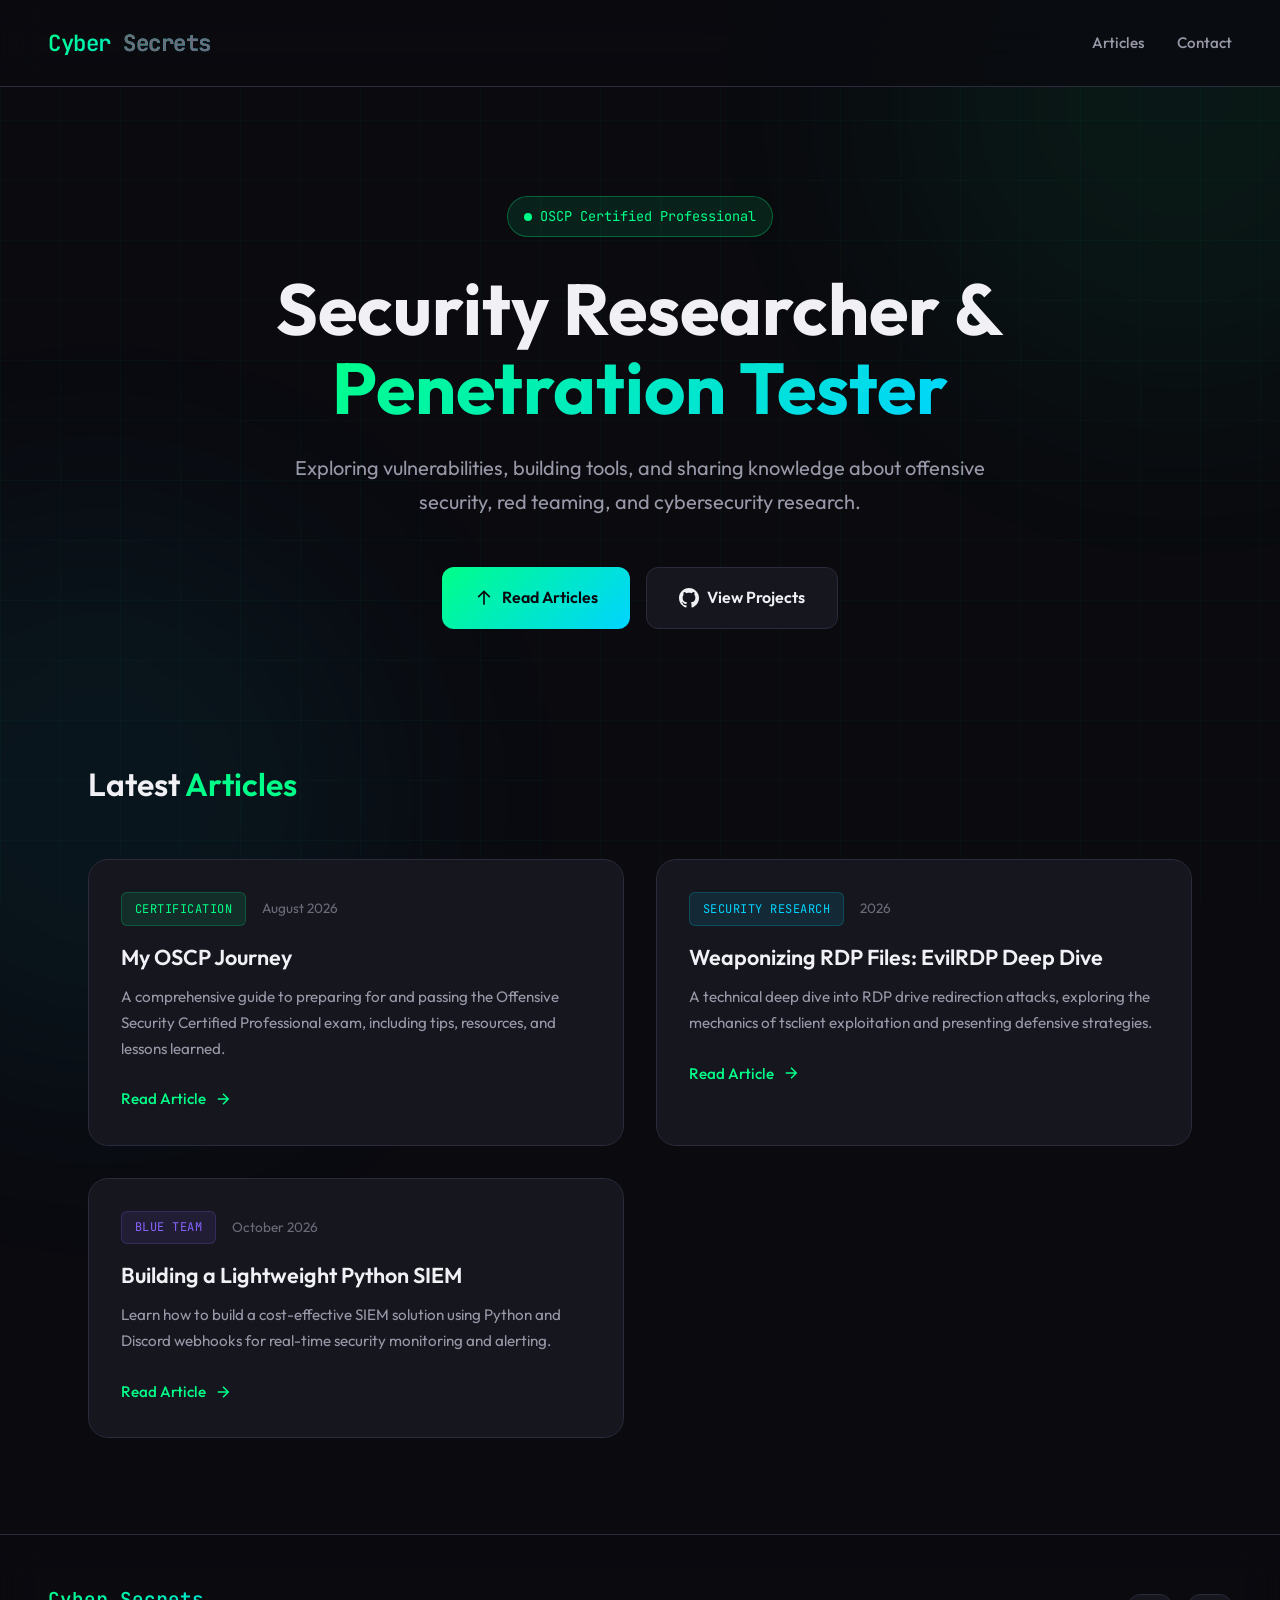
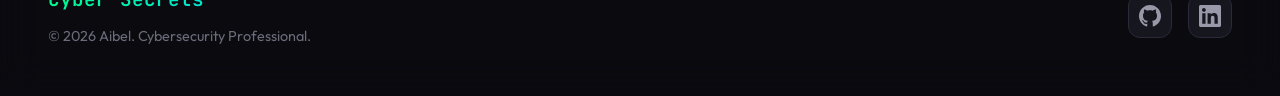
==== commit e92d0de0: "Fix missing rel="noopener noreferrer" on target="_blank" links Co-authored-by: AibelKingslayer <4392" ====
--- a/index.html
+++ b/index.html
@@ -1,193 +1,672 @@
-<!doctype html>
+<!DOCTYPE html>
 <html lang="en">
-  <head>
-    <meta charset="UTF-8" />
-    <meta name="viewport" content="width=device-width, initial-scale=1.0" />
+<head>
+    <meta charset="UTF-8">
+    <meta name="viewport" content="width=device-width, initial-scale=1.0">
     <title>Aibel | Cybersecurity Professional</title>
-    <link rel="preconnect" href="https://fonts.googleapis.com" />
-    <link rel="preconnect" href="https://fonts.gstatic.com" crossorigin />
-    <link
-      href="https://fonts.googleapis.com/css2?family=JetBrains+Mono:wght@400;500;600&family=Outfit:wght@300;400;500;600;700&display=swap"
-      rel="stylesheet"
-    />
-    <link rel="stylesheet" href="style.css" />
-  </head>
-  <body class="page-index">
+    <link rel="preconnect" href="https://fonts.googleapis.com">
+    <link rel="preconnect" href="https://fonts.gstatic.com" crossorigin>
+    <link href="https://fonts.googleapis.com/css2?family=JetBrains+Mono:wght@400;500;600&family=Outfit:wght@300;400;500;600;700&display=swap" rel="stylesheet">
+    <style>
+        :root {
+            --bg-primary: #0a0a0f;
+            --bg-secondary: #12121a;
+            --bg-card: #16161f;
+            --bg-card-hover: #1c1c28;
+            --accent-primary: #00ff88;
+            --accent-secondary: #00d4ff;
+            --accent-gradient: linear-gradient(135deg, #00ff88 0%, #00d4ff 100%);
+            --text-primary: #f0f0f5;
+            --text-secondary: #9898a8;
+            --text-muted: #6b6b7a;
+            --border-color: #2a2a3a;
+            --glow-primary: rgba(0, 255, 136, 0.15);
+            --glow-secondary: rgba(0, 212, 255, 0.15);
+        }
+
+        * {
+            margin: 0;
+            padding: 0;
+            box-sizing: border-box;
+        }
+
+        html {
+            scroll-behavior: smooth;
+        }
+
+        body {
+            font-family: 'Outfit', sans-serif;
+            background: var(--bg-primary);
+            color: var(--text-primary);
+            line-height: 1.7;
+            min-height: 100vh;
+            overflow-x: hidden;
+        }
+
+        /* Animated Background Grid */
+        .bg-grid {
+            position: fixed;
+            top: 0;
+            left: 0;
+            width: 100%;
+            height: 100%;
+            background-image: 
+                linear-gradient(rgba(0, 255, 136, 0.03) 1px, transparent 1px),
+                linear-gradient(90deg, rgba(0, 255, 136, 0.03) 1px, transparent 1px);
+            background-size: 60px 60px;
+            pointer-events: none;
+            z-index: 0;
+        }
+
+        .bg-glow {
+            position: fixed;
+            width: 600px;
+            height: 600px;
+            border-radius: 50%;
+            filter: blur(120px);
+            opacity: 0.4;
+            pointer-events: none;
+            z-index: 0;
+        }
+
+        .bg-glow-1 {
+            top: -200px;
+            right: -200px;
+            background: var(--glow-primary);
+            animation: float 15s ease-in-out infinite;
+        }
+
+        .bg-glow-2 {
+            bottom: -200px;
+            left: -200px;
+            background: var(--glow-secondary);
+            animation: float 18s ease-in-out infinite reverse;
+        }
+
+        @keyframes float {
+            0%, 100% { transform: translate(0, 0) scale(1); }
+            50% { transform: translate(50px, 30px) scale(1.1); }
+        }
+
+        /* Navigation */
+        nav {
+            position: fixed;
+            top: 0;
+            left: 0;
+            right: 0;
+            padding: 1.5rem 3rem;
+            display: flex;
+            justify-content: space-between;
+            align-items: center;
+            z-index: 1000;
+            background: rgba(10, 10, 15, 0.8);
+            backdrop-filter: blur(20px);
+            border-bottom: 1px solid var(--border-color);
+        }
+
+        .logo {
+            font-family: 'JetBrains Mono', monospace;
+            font-size: 1.4rem;
+            font-weight: 600;
+            background: var(--accent-gradient);
+            -webkit-background-clip: text;
+            -webkit-text-fill-color: transparent;
+            background-clip: text;
+            letter-spacing: -0.5px;
+        }
+
+        .logo span {
+            color: var(--text-muted);
+            -webkit-text-fill-color: var(--text-muted);
+        }
+
+        .nav-links {
+            display: flex;
+            gap: 2rem;
+            align-items: center;
+        }
+
+        .nav-links a {
+            color: var(--text-secondary);
+            text-decoration: none;
+            font-weight: 500;
+            font-size: 0.95rem;
+            transition: all 0.3s ease;
+            position: relative;
+        }
+
+        .nav-links a:hover {
+            color: var(--accent-primary);
+        }
+
+        .nav-links a::after {
+            content: '';
+            position: absolute;
+            bottom: -4px;
+            left: 0;
+            width: 0;
+            height: 2px;
+            background: var(--accent-gradient);
+            transition: width 0.3s ease;
+        }
+
+        .nav-links a:hover::after {
+            width: 100%;
+        }
+
+        .social-icons {
+            display: flex;
+            gap: 1rem;
+        }
+
+        .social-icons a {
+            display: flex;
+            align-items: center;
+            justify-content: center;
+            width: 40px;
+            height: 40px;
+            border-radius: 10px;
+            background: var(--bg-card);
+            border: 1px solid var(--border-color);
+            color: var(--text-secondary);
+            transition: all 0.3s ease;
+        }
+
+        .social-icons a:hover {
+            background: var(--bg-card-hover);
+            border-color: var(--accent-primary);
+            color: var(--accent-primary);
+            transform: translateY(-2px);
+            box-shadow: 0 8px 25px rgba(0, 255, 136, 0.15);
+        }
+
+        .social-icons svg {
+            width: 20px;
+            height: 20px;
+        }
+
+        /* Main Content */
+        main {
+            position: relative;
+            z-index: 1;
+            min-height: 100vh;
+            padding-top: 100px;
+        }
+
+        /* Hero Section */
+        .hero {
+            max-width: 1200px;
+            margin: 0 auto;
+            padding: 6rem 3rem 4rem;
+            text-align: center;
+        }
+
+        .hero-badge {
+            display: inline-flex;
+            align-items: center;
+            gap: 0.5rem;
+            padding: 0.5rem 1rem;
+            background: rgba(0, 255, 136, 0.1);
+            border: 1px solid rgba(0, 255, 136, 0.3);
+            border-radius: 50px;
+            font-family: 'JetBrains Mono', monospace;
+            font-size: 0.85rem;
+            color: var(--accent-primary);
+            margin-bottom: 2rem;
+            animation: fadeInDown 0.6s ease;
+        }
+
+        .hero-badge::before {
+            content: '';
+            width: 8px;
+            height: 8px;
+            background: var(--accent-primary);
+            border-radius: 50%;
+            animation: pulse 2s ease-in-out infinite;
+        }
+
+        @keyframes pulse {
+            0%, 100% { opacity: 1; transform: scale(1); }
+            50% { opacity: 0.5; transform: scale(1.2); }
+        }
+
+        @keyframes fadeInDown {
+            from { opacity: 0; transform: translateY(-20px); }
+            to { opacity: 1; transform: translateY(0); }
+        }
+
+        @keyframes fadeInUp {
+            from { opacity: 0; transform: translateY(20px); }
+            to { opacity: 1; transform: translateY(0); }
+        }
+
+        .hero h1 {
+            font-size: clamp(2.5rem, 6vw, 4.5rem);
+            font-weight: 700;
+            line-height: 1.1;
+            margin-bottom: 1.5rem;
+            animation: fadeInUp 0.6s ease 0.2s backwards;
+        }
+
+        .hero h1 .gradient {
+            background: var(--accent-gradient);
+            -webkit-background-clip: text;
+            -webkit-text-fill-color: transparent;
+            background-clip: text;
+        }
+
+        .hero p {
+            font-size: 1.25rem;
+            color: var(--text-secondary);
+            max-width: 700px;
+            margin: 0 auto 3rem;
+            animation: fadeInUp 0.6s ease 0.4s backwards;
+        }
+
+        .hero-cta {
+            display: flex;
+            gap: 1rem;
+            justify-content: center;
+            flex-wrap: wrap;
+            animation: fadeInUp 0.6s ease 0.6s backwards;
+        }
+
+        .btn {
+            display: inline-flex;
+            align-items: center;
+            gap: 0.5rem;
+            padding: 1rem 2rem;
+            border-radius: 12px;
+            font-weight: 600;
+            font-size: 1rem;
+            text-decoration: none;
+            transition: all 0.3s ease;
+            cursor: pointer;
+        }
+
+        .btn-primary {
+            background: var(--accent-gradient);
+            color: var(--bg-primary);
+        }
+
+        .btn-primary:hover {
+            transform: translateY(-3px);
+            box-shadow: 0 15px 40px rgba(0, 255, 136, 0.25);
+        }
+
+        .btn-secondary {
+            background: var(--bg-card);
+            border: 1px solid var(--border-color);
+            color: var(--text-primary);
+        }
+
+        .btn-secondary:hover {
+            background: var(--bg-card-hover);
+            border-color: var(--accent-secondary);
+            transform: translateY(-3px);
+        }
+
+        /* Posts Section */
+        .posts-section {
+            max-width: 1200px;
+            margin: 0 auto;
+            padding: 4rem 3rem 6rem;
+        }
+
+        .section-header {
+            display: flex;
+            justify-content: space-between;
+            align-items: center;
+            margin-bottom: 3rem;
+        }
+
+        .section-title {
+            font-size: 2rem;
+            font-weight: 600;
+        }
+
+        .section-title span {
+            color: var(--accent-primary);
+        }
+
+        .posts-grid {
+            display: grid;
+            grid-template-columns: repeat(auto-fill, minmax(360px, 1fr));
+            gap: 2rem;
+        }
+
+        .post-card {
+            background: var(--bg-card);
+            border: 1px solid var(--border-color);
+            border-radius: 20px;
+            overflow: hidden;
+            transition: all 0.4s ease;
+            position: relative;
+        }
+
+        .post-card::before {
+            content: '';
+            position: absolute;
+            top: 0;
+            left: 0;
+            right: 0;
+            height: 3px;
+            background: var(--accent-gradient);
+            opacity: 0;
+            transition: opacity 0.3s ease;
+        }
+
+        .post-card:hover {
+            transform: translateY(-8px);
+            border-color: rgba(0, 255, 136, 0.3);
+            box-shadow: 0 20px 60px rgba(0, 0, 0, 0.3),
+                        0 0 40px var(--glow-primary);
+        }
+
+        .post-card:hover::before {
+            opacity: 1;
+        }
+
+        .post-card-inner {
+            padding: 2rem;
+        }
+
+        .post-meta {
+            display: flex;
+            align-items: center;
+            gap: 1rem;
+            margin-bottom: 1rem;
+        }
+
+        .post-tag {
+            display: inline-block;
+            padding: 0.35rem 0.8rem;
+            background: rgba(0, 255, 136, 0.1);
+            border: 1px solid rgba(0, 255, 136, 0.2);
+            border-radius: 6px;
+            font-family: 'JetBrains Mono', monospace;
+            font-size: 0.75rem;
+            color: var(--accent-primary);
+            text-transform: uppercase;
+            letter-spacing: 0.5px;
+        }
+
+        .post-tag.blue {
+            background: rgba(0, 212, 255, 0.1);
+            border-color: rgba(0, 212, 255, 0.2);
+            color: var(--accent-secondary);
+        }
+
+        .post-tag.purple {
+            background: rgba(136, 100, 255, 0.1);
+            border-color: rgba(136, 100, 255, 0.2);
+            color: #8864ff;
+        }
+
+        .post-date {
+            font-size: 0.85rem;
+            color: var(--text-muted);
+        }
+
+        .post-card h3 {
+            font-size: 1.35rem;
+            font-weight: 600;
+            margin-bottom: 0.75rem;
+            line-height: 1.4;
+            color: var(--text-primary);
+            transition: color 0.3s ease;
+        }
+
+        .post-card:hover h3 {
+            color: var(--accent-primary);
+        }
+
+        .post-card p {
+            color: var(--text-secondary);
+            font-size: 0.95rem;
+            line-height: 1.7;
+            margin-bottom: 1.5rem;
+        }
+
+        .read-more {
+            display: inline-flex;
+            align-items: center;
+            gap: 0.5rem;
+            color: var(--accent-primary);
+            text-decoration: none;
+            font-weight: 500;
+            font-size: 0.95rem;
+            transition: all 0.3s ease;
+        }
+
+        .read-more svg {
+            width: 18px;
+            height: 18px;
+            transition: transform 0.3s ease;
+        }
+
+        .read-more:hover {
+            gap: 0.75rem;
+        }
+
+        .read-more:hover svg {
+            transform: translateX(4px);
+        }
+
+        /* Footer */
+        footer {
+            position: relative;
+            z-index: 1;
+            padding: 3rem;
+            border-top: 1px solid var(--border-color);
+            background: rgba(10, 10, 15, 0.8);
+            backdrop-filter: blur(20px);
+        }
+
+        .footer-content {
+            max-width: 1200px;
+            margin: 0 auto;
+            display: flex;
+            justify-content: space-between;
+            align-items: center;
+            flex-wrap: wrap;
+            gap: 2rem;
+        }
+
+        .footer-left {
+            display: flex;
+            flex-direction: column;
+            gap: 0.5rem;
+        }
+
+        .footer-logo {
+            font-family: 'JetBrains Mono', monospace;
+            font-size: 1.2rem;
+            font-weight: 600;
+            background: var(--accent-gradient);
+            -webkit-background-clip: text;
+            -webkit-text-fill-color: transparent;
+            background-clip: text;
+        }
+
+        .footer-text {
+            color: var(--text-muted);
+            font-size: 0.9rem;
+        }
+
+        .footer-social {
+            display: flex;
+            gap: 1rem;
+        }
+
+        .footer-social a {
+            display: flex;
+            align-items: center;
+            justify-content: center;
+            width: 44px;
+            height: 44px;
+            border-radius: 12px;
+            background: var(--bg-card);
+            border: 1px solid var(--border-color);
+            color: var(--text-secondary);
+            transition: all 0.3s ease;
+        }
+
+        .footer-social a:hover {
+            background: var(--bg-card-hover);
+            border-color: var(--accent-primary);
+            color: var(--accent-primary);
+            transform: translateY(-3px);
+            box-shadow: 0 8px 25px rgba(0, 255, 136, 0.15);
+        }
+
+        /* Responsive */
+        @media (max-width: 768px) {
+            nav {
+                padding: 1rem 1.5rem;
+            }
+
+            .nav-links {
+                display: none;
+            }
+
+            .hero {
+                padding: 4rem 1.5rem 2rem;
+            }
+
+            .posts-section {
+                padding: 2rem 1.5rem 4rem;
+            }
+
+            .posts-grid {
+                grid-template-columns: 1fr;
+            }
+
+            .section-header {
+                flex-direction: column;
+                gap: 1rem;
+                align-items: flex-start;
+            }
+
+            .footer-content {
+                flex-direction: column;
+                text-align: center;
+            }
+        }
+    </style>
+</head>
+<body>
     <div class="bg-grid"></div>
     <div class="bg-glow bg-glow-1"></div>
     <div class="bg-glow bg-glow-2"></div>
 
     <nav>
-      <div class="logo">Cyber<span> Secrets</span></div>
-      <div class="nav-links">
-        <a href="#posts">Articles</a>
-        <a href="#contact">Contact</a>
-      </div>
+        <div class="logo">Cyber<span> Secrets</span></div>
+        <div class="nav-links">
+            <a href="#posts">Articles</a>
+            <a href="#contact">Contact</a>
+        </div>
     </nav>
 
     <main>
-      <section class="hero">
-        <div class="hero-badge">OSCP Certified Professional</div>
-        <h1>
-          Security Researcher &<br /><span class="gradient"
-            >Penetration Tester</span
-          >
-        </h1>
-        <p>
-          Exploring vulnerabilities, building tools, and sharing knowledge about
-          offensive security, red teaming, and cybersecurity research.
-        </p>
-        <div class="hero-cta">
-          <a href="#posts" class="btn btn-primary">
-            <svg
-              width="20"
-              height="20"
-              viewBox="0 0 24 24"
-              fill="none"
-              stroke="currentColor"
-              stroke-width="2"
-            >
-              <path d="M12 20V4M5 11l7-7 7 7" />
-            </svg>
-            Read Articles
-          </a>
-          <a
-            href="https://github.com/AibelKingslayer/AibelKingslayer"
-            target="_blank"
-            rel="noopener noreferrer"
-            class="btn btn-secondary"
-          >
-            <svg width="20" height="20" viewBox="0 0 24 24" fill="currentColor">
-              <path
-                d="M12 0c-6.626 0-12 5.373-12 12 0 5.302 3.438 9.8 8.207 11.387.599.111.793-.261.793-.577v-2.234c-3.338.726-4.033-1.416-4.033-1.416-.546-1.387-1.333-1.756-1.333-1.756-1.089-.745.083-.729.083-.729 1.205.084 1.839 1.237 1.839 1.237 1.07 1.834 2.807 1.304 3.492.997.107-.775.418-1.305.762-1.604-2.665-.305-5.467-1.334-5.467-5.931 0-1.311.469-2.381 1.236-3.221-.124-.303-.535-1.524.117-3.176 0 0 1.008-.322 3.301 1.23.957-.266 1.983-.399 3.003-.404 1.02.005 2.047.138 3.006.404 2.291-1.552 3.297-1.23 3.297-1.23.653 1.653.242 2.874.118 3.176.77.84 1.235 1.911 1.235 3.221 0 4.609-2.807 5.624-5.479 5.921.43.372.823 1.102.823 2.222v3.293c0 .319.192.694.801.576 4.765-1.589 8.199-6.086 8.199-11.386 0-6.627-5.373-12-12-12z"
-              />
-            </svg>
-            View Projects
-          </a>
+        <section class="hero">
+            <div class="hero-badge">OSCP Certified Professional</div>
+            <h1>Security Researcher &<br><span class="gradient">Penetration Tester</span></h1>
+            <p>Exploring vulnerabilities, building tools, and sharing knowledge about offensive security, red teaming, and cybersecurity research.</p>
+            <div class="hero-cta">
+                <a href="#posts" class="btn btn-primary">
+                    <svg width="20" height="20" viewBox="0 0 24 24" fill="none" stroke="currentColor" stroke-width="2">
+                        <path d="M12 20V4M5 11l7-7 7 7"/>
+                    </svg>
+                    Read Articles
+                </a>
+                <a href="https://github.com/AibelKingslayer/AibelKingslayer" target="_blank" rel="noopener noreferrer" class="btn btn-secondary">
+                    <svg width="20" height="20" viewBox="0 0 24 24" fill="currentColor">
+                        <path d="M12 0c-6.626 0-12 5.373-12 12 0 5.302 3.438 9.8 8.207 11.387.599.111.793-.261.793-.577v-2.234c-3.338.726-4.033-1.416-4.033-1.416-.546-1.387-1.333-1.756-1.333-1.756-1.089-.745.083-.729.083-.729 1.205.084 1.839 1.237 1.839 1.237 1.07 1.834 2.807 1.304 3.492.997.107-.775.418-1.305.762-1.604-2.665-.305-5.467-1.334-5.467-5.931 0-1.311.469-2.381 1.236-3.221-.124-.303-.535-1.524.117-3.176 0 0 1.008-.322 3.301 1.23.957-.266 1.983-.399 3.003-.404 1.02.005 2.047.138 3.006.404 2.291-1.552 3.297-1.23 3.297-1.23.653 1.653.242 2.874.118 3.176.77.84 1.235 1.911 1.235 3.221 0 4.609-2.807 5.624-5.479 5.921.43.372.823 1.102.823 2.222v3.293c0 .319.192.694.801.576 4.765-1.589 8.199-6.086 8.199-11.386 0-6.627-5.373-12-12-12z"/>
+                    </svg>
+                    View Projects
+                </a>
+            </div>
+        </section>
+
+        <section class="posts-section" id="posts">
+            <div class="section-header">
+                <h2 class="section-title">Latest <span>Articles</span></h2>
+            </div>
+            <div class="posts-grid">
+                <article class="post-card">
+                    <div class="post-card-inner">
+                        <div class="post-meta">
+                            <span class="post-tag">Certification</span>
+                            <span class="post-date">August 2026</span>
+                        </div>
+                        <h3>My OSCP Journey</h3>
+                        <p>A comprehensive guide to preparing for and passing the Offensive Security Certified Professional exam, including tips, resources, and lessons learned.</p>
+                        <a href="oscp-journey.html" class="read-more">
+                            Read Article
+                            <svg viewBox="0 0 24 24" fill="none" stroke="currentColor" stroke-width="2">
+                                <path d="M5 12h14M12 5l7 7-7 7"/>
+                            </svg>
+                        </a>
+                    </div>
+                </article>
+
+                <article class="post-card">
+                    <div class="post-card-inner">
+                        <div class="post-meta">
+                            <span class="post-tag blue">Security Research</span>
+                            <span class="post-date">2026</span>
+                        </div>
+                        <h3>Weaponizing RDP Files: EvilRDP Deep Dive</h3>
+                        <p>A technical deep dive into RDP drive redirection attacks, exploring the mechanics of tsclient exploitation and presenting defensive strategies.</p>
+                        <a href="evilrdp.html" class="read-more">
+                            Read Article
+                            <svg viewBox="0 0 24 24" fill="none" stroke="currentColor" stroke-width="2">
+                                <path d="M5 12h14M12 5l7 7-7 7"/>
+                            </svg>
+                        </a>
+                    </div>
+                </article>
+
+                <article class="post-card">
+                    <div class="post-card-inner">
+                        <div class="post-meta">
+                            <span class="post-tag purple">Blue Team</span>
+                            <span class="post-date">October 2026</span>
+                        </div>
+                        <h3>Building a Lightweight Python SIEM</h3>
+                        <p>Learn how to build a cost-effective SIEM solution using Python and Discord webhooks for real-time security monitoring and alerting.</p>
+                        <a href="siem.html" class="read-more">
+                            Read Article
+                            <svg viewBox="0 0 24 24" fill="none" stroke="currentColor" stroke-width="2">
+                                <path d="M5 12h14M12 5l7 7-7 7"/>
+                            </svg>
+                        </a>
+                    </div>
+                </article>
+            </div>
+        </section>
+    </main>
+
+    <footer id="contact">
+        <div class="footer-content">
+            <div class="footer-left">
+                <span class="footer-logo">Cyber Secrets</span>
+                <span class="footer-text">© 2026 Aibel. Cybersecurity Professional.</span>
+            </div>
+            <div class="footer-social">
+                <a href="https://github.com/AibelKingslayer/AibelKingslayer" target="_blank" rel="noopener noreferrer" aria-label="GitHub">
+                    <svg width="22" height="22" viewBox="0 0 24 24" fill="currentColor">
+                        <path d="M12 0c-6.626 0-12 5.373-12 12 0 5.302 3.438 9.8 8.207 11.387.599.111.793-.261.793-.577v-2.234c-3.338.726-4.033-1.416-4.033-1.416-.546-1.387-1.333-1.756-1.333-1.756-1.089-.745.083-.729.083-.729 1.205.084 1.839 1.237 1.839 1.237 1.07 1.834 2.807 1.304 3.492.997.107-.775.418-1.305.762-1.604-2.665-.305-5.467-1.334-5.467-5.931 0-1.311.469-2.381 1.236-3.221-.124-.303-.535-1.524.117-3.176 0 0 1.008-.322 3.301 1.23.957-.266 1.983-.399 3.003-.404 1.02.005 2.047.138 3.006.404 2.291-1.552 3.297-1.23 3.297-1.23.653 1.653.242 2.874.118 3.176.77.84 1.235 1.911 1.235 3.221 0 4.609-2.807 5.624-5.479 5.921.43.372.823 1.102.823 2.222v3.293c0 .319.192.694.801.576 4.765-1.589 8.199-6.086 8.199-11.386 0-6.627-5.373-12-12-12z"/>
+                    </svg>
+                </a>
+                <a href="https://www.linkedin.com/in/aibel-aju/" target="_blank" rel="noopener noreferrer" aria-label="LinkedIn">
+                    <svg width="22" height="22" viewBox="0 0 24 24" fill="currentColor">
+                        <path d="M20.447 20.452h-3.554v-5.569c0-1.328-.027-3.037-1.852-3.037-1.853 0-2.136 1.445-2.136 2.939v5.667H9.351V9h3.414v1.561h.046c.477-.9 1.637-1.85 3.37-1.85 3.601 0 4.267 2.37 4.267 5.455v6.286zM5.337 7.433c-1.144 0-2.063-.926-2.063-2.065 0-1.138.92-2.063 2.063-2.063 1.14 0 2.064.925 2.064 2.063 0 1.139-.925 2.065-2.064 2.065zm1.782 13.019H3.555V9h3.564v11.452zM22.225 0H1.771C.792 0 0 .774 0 1.729v20.542C0 23.227.792 24 1.771 24h20.451C23.2 24 24 23.227 24 22.271V1.729C24 .774 23.2 0 22.222 0h.003z"/>
+                    </svg>
+                </a>
+            </div>
         </div>
-      </section>
-
-      <section class="posts-section" id="posts">
-        <div class="section-header">
-          <h2 class="section-title">Latest <span>Articles</span></h2>
-        </div>
-        <div class="posts-grid">
-          <article class="post-card">
-            <div class="post-card-inner">
-              <div class="post-meta">
-                <span class="post-tag">Certification</span>
-                <span class="post-date">August 2026</span>
-              </div>
-              <h3>My OSCP Journey</h3>
-              <p>
-                A comprehensive guide to preparing for and passing the Offensive
-                Security Certified Professional exam, including tips, resources,
-                and lessons learned.
-              </p>
-              <a href="oscp-journey.html" class="read-more">
-                Read Article
-                <svg
-                  viewBox="0 0 24 24"
-                  fill="none"
-                  stroke="currentColor"
-                  stroke-width="2"
-                >
-                  <path d="M5 12h14M12 5l7 7-7 7" />
-                </svg>
-              </a>
-            </div>
-          </article>
-
-          <article class="post-card">
-            <div class="post-card-inner">
-              <div class="post-meta">
-                <span class="post-tag blue">Security Research</span>
-                <span class="post-date">2026</span>
-              </div>
-              <h3>Weaponizing RDP Files: EvilRDP Deep Dive</h3>
-              <p>
-                A technical deep dive into RDP drive redirection attacks,
-                exploring the mechanics of tsclient exploitation and presenting
-                defensive strategies.
-              </p>
-              <a href="evilrdp.html" class="read-more">
-                Read Article
-                <svg
-                  viewBox="0 0 24 24"
-                  fill="none"
-                  stroke="currentColor"
-                  stroke-width="2"
-                >
-                  <path d="M5 12h14M12 5l7 7-7 7" />
-                </svg>
-              </a>
-            </div>
-          </article>
-
-          <article class="post-card">
-            <div class="post-card-inner">
-              <div class="post-meta">
-                <span class="post-tag purple">Blue Team</span>
-                <span class="post-date">October 2026</span>
-              </div>
-              <h3>Building a Lightweight Python SIEM</h3>
-              <p>
-                Learn how to build a cost-effective SIEM solution using Python
-                and Discord webhooks for real-time security monitoring and
-                alerting.
-              </p>
-              <a href="siem.html" class="read-more">
-                Read Article
-                <svg
-                  viewBox="0 0 24 24"
-                  fill="none"
-                  stroke="currentColor"
-                  stroke-width="2"
-                >
-                  <path d="M5 12h14M12 5l7 7-7 7" />
-                </svg>
-              </a>
-            </div>
-          </article>
-        </div>
-      </section>
-    </main>
-
-    <footer id="contact">
-      <div class="footer-content">
-        <div class="footer-left">
-          <span class="footer-logo">Cyber Secrets</span>
-          <span class="footer-text"
-            >© 2026 Aibel. Cybersecurity Professional.</span
-          >
-        </div>
-        <div class="footer-social">
-          <a
-            href="https://github.com/AibelKingslayer/AibelKingslayer"
-            target="_blank"
-            rel="noopener noreferrer"
-            aria-label="GitHub"
-          >
-            <svg width="22" height="22" viewBox="0 0 24 24" fill="currentColor">
-              <path
-                d="M12 0c-6.626 0-12 5.373-12 12 0 5.302 3.438 9.8 8.207 11.387.599.111.793-.261.793-.577v-2.234c-3.338.726-4.033-1.416-4.033-1.416-.546-1.387-1.333-1.756-1.333-1.756-1.089-.745.083-.729.083-.729 1.205.084 1.839 1.237 1.839 1.237 1.07 1.834 2.807 1.304 3.492.997.107-.775.418-1.305.762-1.604-2.665-.305-5.467-1.334-5.467-5.931 0-1.311.469-2.381 1.236-3.221-.124-.303-.535-1.524.117-3.176 0 0 1.008-.322 3.301 1.23.957-.266 1.983-.399 3.003-.404 1.02.005 2.047.138 3.006.404 2.291-1.552 3.297-1.23 3.297-1.23.653 1.653.242 2.874.118 3.176.77.84 1.235 1.911 1.235 3.221 0 4.609-2.807 5.624-5.479 5.921.43.372.823 1.102.823 2.222v3.293c0 .319.192.694.801.576 4.765-1.589 8.199-6.086 8.199-11.386 0-6.627-5.373-12-12-12z"
-              />
-            </svg>
-          </a>
-          <a
-            href="https://www.linkedin.com/in/aibel-aju/"
-            target="_blank"
-            rel="noopener noreferrer"
-            aria-label="LinkedIn"
-          >
-            <svg width="22" height="22" viewBox="0 0 24 24" fill="currentColor">
-              <path
-                d="M20.447 20.452h-3.554v-5.569c0-1.328-.027-3.037-1.852-3.037-1.853 0-2.136 1.445-2.136 2.939v5.667H9.351V9h3.414v1.561h.046c.477-.9 1.637-1.85 3.37-1.85 3.601 0 4.267 2.37 4.267 5.455v6.286zM5.337 7.433c-1.144 0-2.063-.926-2.063-2.065 0-1.138.92-2.063 2.063-2.063 1.14 0 2.064.925 2.064 2.063 0 1.139-.925 2.065-2.064 2.065zm1.782 13.019H3.555V9h3.564v11.452zM22.225 0H1.771C.792 0 0 .774 0 1.729v20.542C0 23.227.792 24 1.771 24h20.451C23.2 24 24 23.227 24 22.271V1.729C24 .774 23.2 0 22.222 0h.003z"
-              />
-            </svg>
-          </a>
-        </div>
-      </div>
     </footer>
-  </body>
+</body>
 </html>
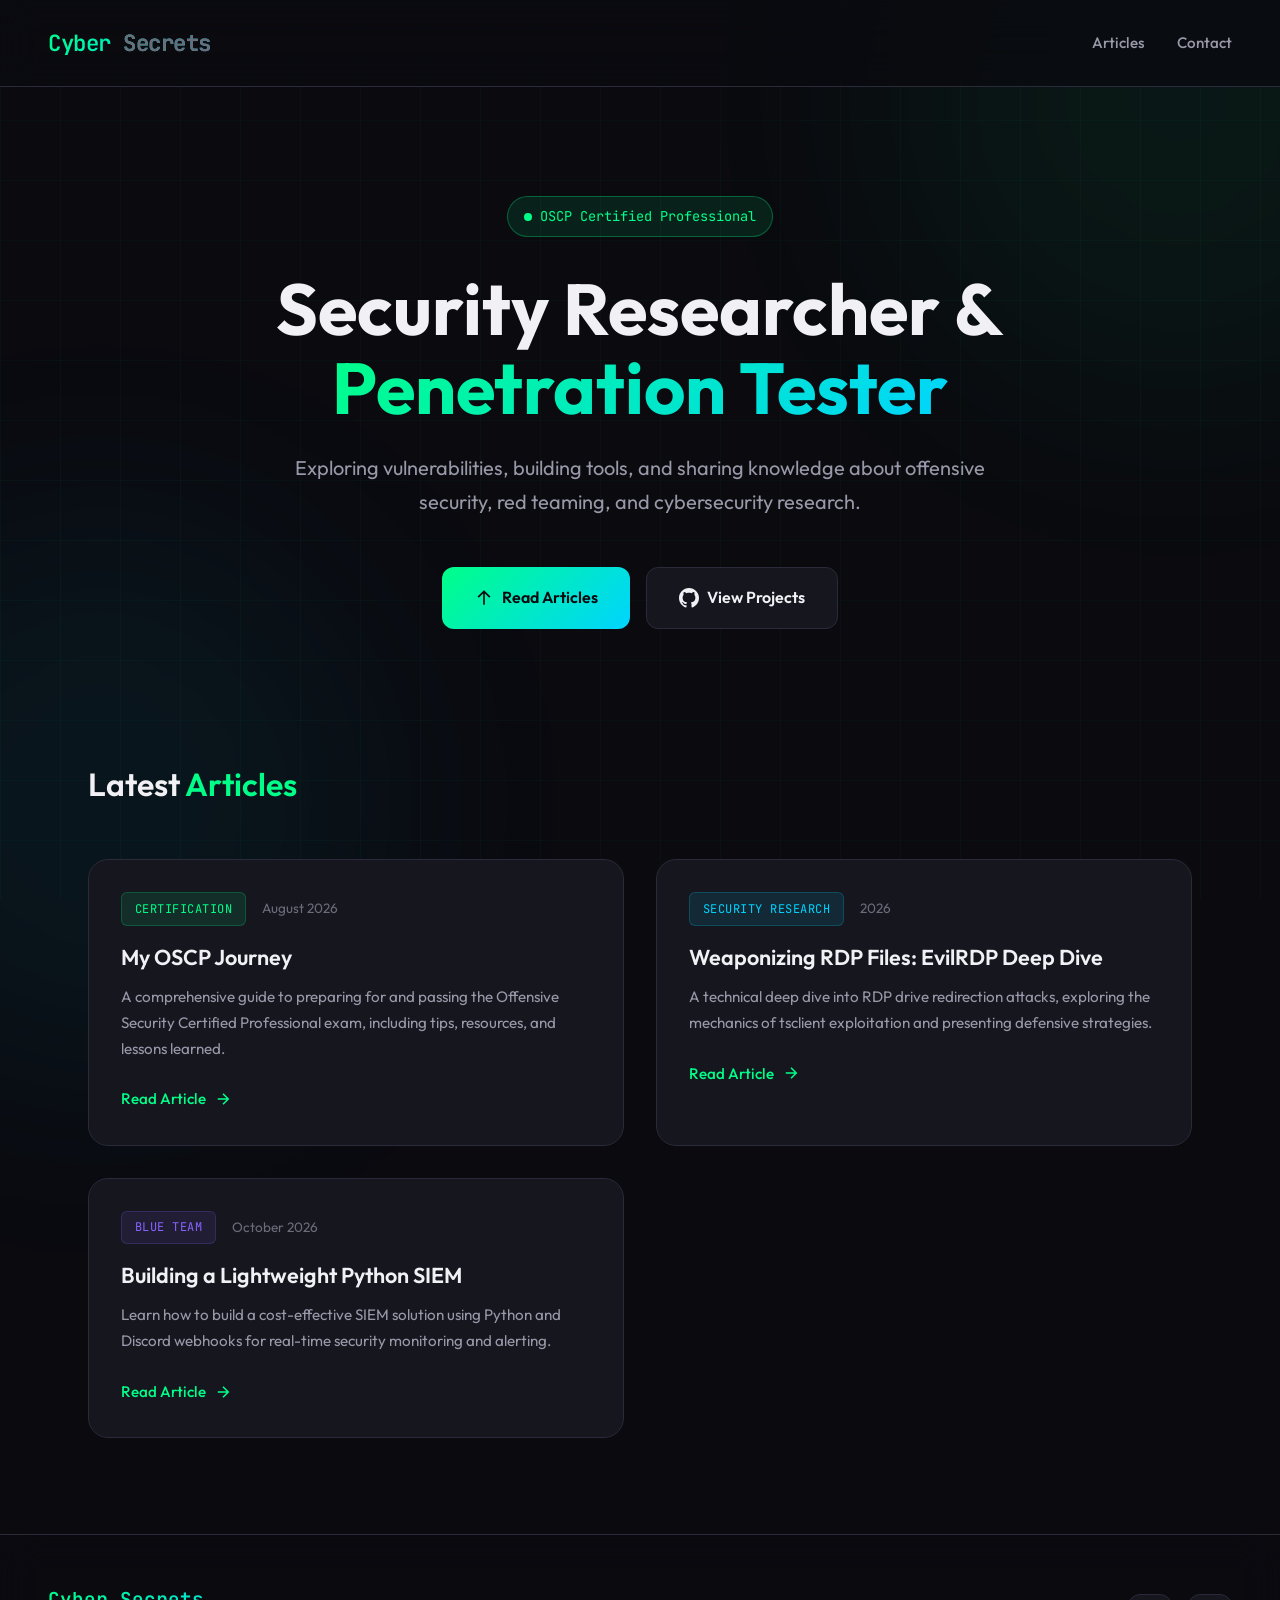
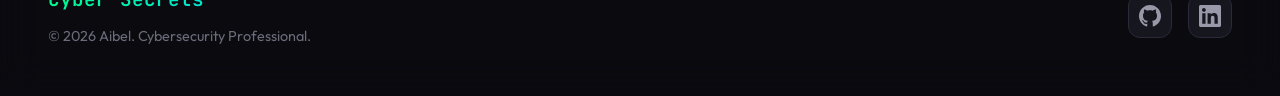
==== commit ec680d3d: "Extract common styles to style.css and preserve page-specific overrides - Extracted duplicated CSS b" ====
--- a/index.html
+++ b/index.html
@@ -7,552 +7,142 @@
     <link rel="preconnect" href="https://fonts.googleapis.com">
     <link rel="preconnect" href="https://fonts.gstatic.com" crossorigin>
     <link href="https://fonts.googleapis.com/css2?family=JetBrains+Mono:wght@400;500;600&family=Outfit:wght@300;400;500;600;700&display=swap" rel="stylesheet">
+    <link rel="stylesheet" href="style.css">
     <style>
         :root {
-            --bg-primary: #0a0a0f;
-            --bg-secondary: #12121a;
-            --bg-card: #16161f;
-            --bg-card-hover: #1c1c28;
-            --accent-primary: #00ff88;
-            --accent-secondary: #00d4ff;
-            --accent-gradient: linear-gradient(135deg, #00ff88 0%, #00d4ff 100%);
-            --text-primary: #f0f0f5;
-            --text-secondary: #9898a8;
-            --text-muted: #6b6b7a;
-            --border-color: #2a2a3a;
-            --glow-primary: rgba(0, 255, 136, 0.15);
-            --glow-secondary: rgba(0, 212, 255, 0.15);
-        }
-
-        * {
-            margin: 0;
-            padding: 0;
-            box-sizing: border-box;
-        }
-
-        html {
-            scroll-behavior: smooth;
-        }
-
-        body {
-            font-family: 'Outfit', sans-serif;
-            background: var(--bg-primary);
-            color: var(--text-primary);
-            line-height: 1.7;
-            min-height: 100vh;
-            overflow-x: hidden;
-        }
-
-        /* Animated Background Grid */
-        .bg-grid {
-            position: fixed;
-            top: 0;
-            left: 0;
-            width: 100%;
-            height: 100%;
-            background-image: 
-                linear-gradient(rgba(0, 255, 136, 0.03) 1px, transparent 1px),
-                linear-gradient(90deg, rgba(0, 255, 136, 0.03) 1px, transparent 1px);
-            background-size: 60px 60px;
-            pointer-events: none;
-            z-index: 0;
-        }
-
-        .bg-glow {
-            position: fixed;
-            width: 600px;
-            height: 600px;
-            border-radius: 50%;
-            filter: blur(120px);
-            opacity: 0.4;
-            pointer-events: none;
-            z-index: 0;
-        }
-
-        .bg-glow-1 {
-            top: -200px;
-            right: -200px;
-            background: var(--glow-primary);
-            animation: float 15s ease-in-out infinite;
-        }
-
-        .bg-glow-2 {
-            bottom: -200px;
-            left: -200px;
-            background: var(--glow-secondary);
-            animation: float 18s ease-in-out infinite reverse;
-        }
-
-        @keyframes float {
-            0%, 100% { transform: translate(0, 0) scale(1); }
-            50% { transform: translate(50px, 30px) scale(1.1); }
-        }
-
-        /* Navigation */
-        nav {
-            position: fixed;
-            top: 0;
-            left: 0;
-            right: 0;
-            padding: 1.5rem 3rem;
-            display: flex;
-            justify-content: space-between;
-            align-items: center;
-            z-index: 1000;
-            background: rgba(10, 10, 15, 0.8);
-            backdrop-filter: blur(20px);
-            border-bottom: 1px solid var(--border-color);
-        }
-
-        .logo {
-            font-family: 'JetBrains Mono', monospace;
-            font-size: 1.4rem;
-            font-weight: 600;
-            background: var(--accent-gradient);
-            -webkit-background-clip: text;
-            -webkit-text-fill-color: transparent;
-            background-clip: text;
-            letter-spacing: -0.5px;
-        }
-
-        .logo span {
-            color: var(--text-muted);
-            -webkit-text-fill-color: var(--text-muted);
-        }
-
-        .nav-links {
-            display: flex;
-            gap: 2rem;
-            align-items: center;
-        }
-
-        .nav-links a {
-            color: var(--text-secondary);
-            text-decoration: none;
-            font-weight: 500;
-            font-size: 0.95rem;
-            transition: all 0.3s ease;
-            position: relative;
-        }
-
-        .nav-links a:hover {
-            color: var(--accent-primary);
-        }
-
-        .nav-links a::after {
-            content: '';
-            position: absolute;
-            bottom: -4px;
-            left: 0;
-            width: 0;
-            height: 2px;
-            background: var(--accent-gradient);
-            transition: width 0.3s ease;
-        }
-
-        .nav-links a:hover::after {
-            width: 100%;
-        }
-
-        .social-icons {
-            display: flex;
-            gap: 1rem;
-        }
-
-        .social-icons a {
-            display: flex;
-            align-items: center;
-            justify-content: center;
-            width: 40px;
-            height: 40px;
-            border-radius: 10px;
-            background: var(--bg-card);
-            border: 1px solid var(--border-color);
-            color: var(--text-secondary);
-            transition: all 0.3s ease;
-        }
-
-        .social-icons a:hover {
-            background: var(--bg-card-hover);
-            border-color: var(--accent-primary);
-            color: var(--accent-primary);
-            transform: translateY(-2px);
-            box-shadow: 0 8px 25px rgba(0, 255, 136, 0.15);
-        }
-
-        .social-icons svg {
-            width: 20px;
-            height: 20px;
-        }
-
-        /* Main Content */
-        main {
-            position: relative;
-            z-index: 1;
-            min-height: 100vh;
-            padding-top: 100px;
-        }
-
-        /* Hero Section */
-        .hero {
-            max-width: 1200px;
-            margin: 0 auto;
-            padding: 6rem 3rem 4rem;
-            text-align: center;
-        }
-
-        .hero-badge {
-            display: inline-flex;
-            align-items: center;
-            gap: 0.5rem;
-            padding: 0.5rem 1rem;
-            background: rgba(0, 255, 136, 0.1);
-            border: 1px solid rgba(0, 255, 136, 0.3);
-            border-radius: 50px;
-            font-family: 'JetBrains Mono', monospace;
-            font-size: 0.85rem;
-            color: var(--accent-primary);
-            margin-bottom: 2rem;
-            animation: fadeInDown 0.6s ease;
-        }
-
-        .hero-badge::before {
-            content: '';
-            width: 8px;
-            height: 8px;
-            background: var(--accent-primary);
-            border-radius: 50%;
-            animation: pulse 2s ease-in-out infinite;
-        }
-
-        @keyframes pulse {
-            0%, 100% { opacity: 1; transform: scale(1); }
-            50% { opacity: 0.5; transform: scale(1.2); }
-        }
-
-        @keyframes fadeInDown {
-            from { opacity: 0; transform: translateY(-20px); }
-            to { opacity: 1; transform: translateY(0); }
-        }
-
-        @keyframes fadeInUp {
-            from { opacity: 0; transform: translateY(20px); }
-            to { opacity: 1; transform: translateY(0); }
-        }
-
-        .hero h1 {
-            font-size: clamp(2.5rem, 6vw, 4.5rem);
-            font-weight: 700;
-            line-height: 1.1;
-            margin-bottom: 1.5rem;
-            animation: fadeInUp 0.6s ease 0.2s backwards;
-        }
-
-        .hero h1 .gradient {
-            background: var(--accent-gradient);
-            -webkit-background-clip: text;
-            -webkit-text-fill-color: transparent;
-            background-clip: text;
-        }
-
-        .hero p {
-            font-size: 1.25rem;
-            color: var(--text-secondary);
-            max-width: 700px;
-            margin: 0 auto 3rem;
-            animation: fadeInUp 0.6s ease 0.4s backwards;
-        }
-
-        .hero-cta {
-            display: flex;
-            gap: 1rem;
-            justify-content: center;
-            flex-wrap: wrap;
-            animation: fadeInUp 0.6s ease 0.6s backwards;
-        }
-
-        .btn {
-            display: inline-flex;
-            align-items: center;
-            gap: 0.5rem;
-            padding: 1rem 2rem;
-            border-radius: 12px;
-            font-weight: 600;
-            font-size: 1rem;
-            text-decoration: none;
-            transition: all 0.3s ease;
-            cursor: pointer;
-        }
-
-        .btn-primary {
-            background: var(--accent-gradient);
-            color: var(--bg-primary);
-        }
-
-        .btn-primary:hover {
-            transform: translateY(-3px);
-            box-shadow: 0 15px 40px rgba(0, 255, 136, 0.25);
-        }
-
-        .btn-secondary {
-            background: var(--bg-card);
-            border: 1px solid var(--border-color);
-            color: var(--text-primary);
-        }
-
-        .btn-secondary:hover {
-            background: var(--bg-card-hover);
-            border-color: var(--accent-secondary);
-            transform: translateY(-3px);
-        }
-
-        /* Posts Section */
-        .posts-section {
-            max-width: 1200px;
-            margin: 0 auto;
-            padding: 4rem 3rem 6rem;
-        }
-
-        .section-header {
-            display: flex;
-            justify-content: space-between;
-            align-items: center;
-            margin-bottom: 3rem;
-        }
-
-        .section-title {
-            font-size: 2rem;
-            font-weight: 600;
-        }
-
-        .section-title span {
-            color: var(--accent-primary);
-        }
-
-        .posts-grid {
-            display: grid;
-            grid-template-columns: repeat(auto-fill, minmax(360px, 1fr));
-            gap: 2rem;
-        }
-
-        .post-card {
-            background: var(--bg-card);
-            border: 1px solid var(--border-color);
-            border-radius: 20px;
-            overflow: hidden;
-            transition: all 0.4s ease;
-            position: relative;
-        }
-
-        .post-card::before {
-            content: '';
-            position: absolute;
-            top: 0;
-            left: 0;
-            right: 0;
-            height: 3px;
-            background: var(--accent-gradient);
-            opacity: 0;
-            transition: opacity 0.3s ease;
-        }
-
-        .post-card:hover {
-            transform: translateY(-8px);
-            border-color: rgba(0, 255, 136, 0.3);
-            box-shadow: 0 20px 60px rgba(0, 0, 0, 0.3),
-                        0 0 40px var(--glow-primary);
-        }
-
-        .post-card:hover::before {
-            opacity: 1;
-        }
-
-        .post-card-inner {
-            padding: 2rem;
-        }
-
-        .post-meta {
-            display: flex;
-            align-items: center;
-            gap: 1rem;
-            margin-bottom: 1rem;
-        }
-
-        .post-tag {
-            display: inline-block;
-            padding: 0.35rem 0.8rem;
-            background: rgba(0, 255, 136, 0.1);
-            border: 1px solid rgba(0, 255, 136, 0.2);
-            border-radius: 6px;
-            font-family: 'JetBrains Mono', monospace;
-            font-size: 0.75rem;
-            color: var(--accent-primary);
-            text-transform: uppercase;
-            letter-spacing: 0.5px;
-        }
-
-        .post-tag.blue {
-            background: rgba(0, 212, 255, 0.1);
-            border-color: rgba(0, 212, 255, 0.2);
-            color: var(--accent-secondary);
-        }
-
-        .post-tag.purple {
-            background: rgba(136, 100, 255, 0.1);
-            border-color: rgba(136, 100, 255, 0.2);
-            color: #8864ff;
-        }
-
-        .post-date {
-            font-size: 0.85rem;
-            color: var(--text-muted);
-        }
-
-        .post-card h3 {
-            font-size: 1.35rem;
-            font-weight: 600;
-            margin-bottom: 0.75rem;
-            line-height: 1.4;
-            color: var(--text-primary);
-            transition: color 0.3s ease;
-        }
-
-        .post-card:hover h3 {
-            color: var(--accent-primary);
-        }
-
-        .post-card p {
-            color: var(--text-secondary);
-            font-size: 0.95rem;
-            line-height: 1.7;
-            margin-bottom: 1.5rem;
-        }
-
-        .read-more {
-            display: inline-flex;
-            align-items: center;
-            gap: 0.5rem;
-            color: var(--accent-primary);
-            text-decoration: none;
-            font-weight: 500;
-            font-size: 0.95rem;
-            transition: all 0.3s ease;
-        }
-
-        .read-more svg {
-            width: 18px;
-            height: 18px;
-            transition: transform 0.3s ease;
-        }
-
-        .read-more:hover {
-            gap: 0.75rem;
-        }
-
-        .read-more:hover svg {
-            transform: translateX(4px);
-        }
-
-        /* Footer */
-        footer {
-            position: relative;
-            z-index: 1;
-            padding: 3rem;
-            border-top: 1px solid var(--border-color);
-            background: rgba(10, 10, 15, 0.8);
-            backdrop-filter: blur(20px);
-        }
-
-        .footer-content {
-            max-width: 1200px;
-            margin: 0 auto;
-            display: flex;
-            justify-content: space-between;
-            align-items: center;
-            flex-wrap: wrap;
-            gap: 2rem;
-        }
-
-        .footer-left {
-            display: flex;
-            flex-direction: column;
-            gap: 0.5rem;
-        }
-
-        .footer-logo {
-            font-family: 'JetBrains Mono', monospace;
-            font-size: 1.2rem;
-            font-weight: 600;
-            background: var(--accent-gradient);
-            -webkit-background-clip: text;
-            -webkit-text-fill-color: transparent;
-            background-clip: text;
-        }
-
-        .footer-text {
-            color: var(--text-muted);
-            font-size: 0.9rem;
-        }
-
-        .footer-social {
-            display: flex;
-            gap: 1rem;
-        }
-
-        .footer-social a {
-            display: flex;
-            align-items: center;
-            justify-content: center;
-            width: 44px;
-            height: 44px;
-            border-radius: 12px;
-            background: var(--bg-card);
-            border: 1px solid var(--border-color);
-            color: var(--text-secondary);
-            transition: all 0.3s ease;
-        }
-
-        .footer-social a:hover {
-            background: var(--bg-card-hover);
-            border-color: var(--accent-primary);
-            color: var(--accent-primary);
-            transform: translateY(-3px);
-            box-shadow: 0 8px 25px rgba(0, 255, 136, 0.15);
-        }
-
-        /* Responsive */
-        @media (max-width: 768px) {
-            nav {
-                padding: 1rem 1.5rem;
-            }
-
-            .nav-links {
-                display: none;
-            }
-
-            .hero {
-                padding: 4rem 1.5rem 2rem;
-            }
-
-            .posts-section {
-                padding: 2rem 1.5rem 4rem;
-            }
-
-            .posts-grid {
-                grid-template-columns: 1fr;
-            }
-
-            .section-header {
-                flex-direction: column;
-                gap: 1rem;
-                align-items: flex-start;
-            }
-
-            .footer-content {
-                flex-direction: column;
-                text-align: center;
-            }
-        }
+                    --bg-primary: #0a0a0f;
+                    --bg-secondary: #12121a;
+                    --bg-card: #16161f;
+                    --bg-card-hover: #1c1c28;
+                    --accent-primary: #00ff88;
+                    --accent-secondary: #00d4ff;
+                    --accent-gradient: linear-gradient(135deg, #00ff88 0%, #00d4ff 100%);
+                    --text-primary: #f0f0f5;
+                    --text-secondary: #9898a8;
+                    --text-muted: #6b6b7a;
+                    --border-color: #2a2a3a;
+                    --glow-primary: rgba(0, 255, 136, 0.15);
+                    --glow-secondary: rgba(0, 212, 255, 0.15);
+                }
+
+                body {
+                    font-family: 'Outfit', sans-serif;
+                    background: var(--bg-primary);
+                    color: var(--text-primary);
+                    line-height: 1.7;
+                    min-height: 100vh;
+                    overflow-x: hidden;
+                }
+
+                .bg-glow {
+                    position: fixed;
+                    width: 600px;
+                    height: 600px;
+                    border-radius: 50%;
+                    filter: blur(120px);
+                    opacity: 0.4;
+                    pointer-events: none;
+                    z-index: 0;
+                }
+
+                .bg-glow-1 {
+                    top: -200px;
+                    right: -200px;
+                    background: var(--glow-primary);
+                    animation: float 15s ease-in-out infinite;
+                }
+
+                .bg-glow-2 {
+                    bottom: -200px;
+                    left: -200px;
+                    background: var(--glow-secondary);
+                    animation: float 18s ease-in-out infinite reverse;
+                }
+
+                /* Navigation */
+                nav {
+                    position: fixed;
+                    top: 0;
+                    left: 0;
+                    right: 0;
+                    padding: 1.5rem 3rem;
+                    display: flex;
+                    justify-content: space-between;
+                    align-items: center;
+                    z-index: 1000;
+                    background: rgba(10, 10, 15, 0.8);
+                    backdrop-filter: blur(20px);
+                    border-bottom: 1px solid var(--border-color);
+                }
+
+                .logo {
+                    font-family: 'JetBrains Mono', monospace;
+                    font-size: 1.4rem;
+                    font-weight: 600;
+                    background: var(--accent-gradient);
+                    -webkit-background-clip: text;
+                    -webkit-text-fill-color: transparent;
+                    background-clip: text;
+                    letter-spacing: -0.5px;
+                }
+
+                .logo span {
+                    color: var(--text-muted);
+                    -webkit-text-fill-color: var(--text-muted);
+                }
+
+                .nav-links a {
+                    color: var(--text-secondary);
+                    text-decoration: none;
+                    font-weight: 500;
+                    font-size: 0.95rem;
+                    transition: all 0.3s ease;
+                    position: relative;
+                }
+
+                .footer-logo {
+                    font-family: 'JetBrains Mono', monospace;
+                    font-size: 1.2rem;
+                    font-weight: 600;
+                    background: var(--accent-gradient);
+                    -webkit-background-clip: text;
+                    -webkit-text-fill-color: transparent;
+                    background-clip: text;
+                }
+
+                /* Responsive */
+                @media (max-width: 768px) {
+                    nav {
+                        padding: 1rem 1.5rem;
+                    }
+
+                    .nav-links {
+                        display: none;
+                    }
+
+                    .hero {
+                        padding: 4rem 1.5rem 2rem;
+                    }
+
+                    .posts-section {
+                        padding: 2rem 1.5rem 4rem;
+                    }
+
+                    .posts-grid {
+                        grid-template-columns: 1fr;
+                    }
+
+                    .section-header {
+                        flex-direction: column;
+                        gap: 1rem;
+                        align-items: flex-start;
+                    }
+
+                    .footer-content {
+                        flex-direction: column;
+                        text-align: center;
+                    }
+                }
     </style>
 </head>
 <body>
@@ -580,7 +170,7 @@
                     </svg>
                     Read Articles
                 </a>
-                <a href="https://github.com/AibelKingslayer/AibelKingslayer" target="_blank" rel="noopener noreferrer" class="btn btn-secondary">
+                <a href="https://github.com/AibelKingslayer/AibelKingslayer" target="_blank" class="btn btn-secondary">
                     <svg width="20" height="20" viewBox="0 0 24 24" fill="currentColor">
                         <path d="M12 0c-6.626 0-12 5.373-12 12 0 5.302 3.438 9.8 8.207 11.387.599.111.793-.261.793-.577v-2.234c-3.338.726-4.033-1.416-4.033-1.416-.546-1.387-1.333-1.756-1.333-1.756-1.089-.745.083-.729.083-.729 1.205.084 1.839 1.237 1.839 1.237 1.07 1.834 2.807 1.304 3.492.997.107-.775.418-1.305.762-1.604-2.665-.305-5.467-1.334-5.467-5.931 0-1.311.469-2.381 1.236-3.221-.124-.303-.535-1.524.117-3.176 0 0 1.008-.322 3.301 1.23.957-.266 1.983-.399 3.003-.404 1.02.005 2.047.138 3.006.404 2.291-1.552 3.297-1.23 3.297-1.23.653 1.653.242 2.874.118 3.176.77.84 1.235 1.911 1.235 3.221 0 4.609-2.807 5.624-5.479 5.921.43.372.823 1.102.823 2.222v3.293c0 .319.192.694.801.576 4.765-1.589 8.199-6.086 8.199-11.386 0-6.627-5.373-12-12-12z"/>
                     </svg>
@@ -655,12 +245,12 @@
                 <span class="footer-text">© 2026 Aibel. Cybersecurity Professional.</span>
             </div>
             <div class="footer-social">
-                <a href="https://github.com/AibelKingslayer/AibelKingslayer" target="_blank" rel="noopener noreferrer" aria-label="GitHub">
+                <a href="https://github.com/AibelKingslayer/AibelKingslayer" target="_blank" aria-label="GitHub">
                     <svg width="22" height="22" viewBox="0 0 24 24" fill="currentColor">
                         <path d="M12 0c-6.626 0-12 5.373-12 12 0 5.302 3.438 9.8 8.207 11.387.599.111.793-.261.793-.577v-2.234c-3.338.726-4.033-1.416-4.033-1.416-.546-1.387-1.333-1.756-1.333-1.756-1.089-.745.083-.729.083-.729 1.205.084 1.839 1.237 1.839 1.237 1.07 1.834 2.807 1.304 3.492.997.107-.775.418-1.305.762-1.604-2.665-.305-5.467-1.334-5.467-5.931 0-1.311.469-2.381 1.236-3.221-.124-.303-.535-1.524.117-3.176 0 0 1.008-.322 3.301 1.23.957-.266 1.983-.399 3.003-.404 1.02.005 2.047.138 3.006.404 2.291-1.552 3.297-1.23 3.297-1.23.653 1.653.242 2.874.118 3.176.77.84 1.235 1.911 1.235 3.221 0 4.609-2.807 5.624-5.479 5.921.43.372.823 1.102.823 2.222v3.293c0 .319.192.694.801.576 4.765-1.589 8.199-6.086 8.199-11.386 0-6.627-5.373-12-12-12z"/>
                     </svg>
                 </a>
-                <a href="https://www.linkedin.com/in/aibel-aju/" target="_blank" rel="noopener noreferrer" aria-label="LinkedIn">
+                <a href="https://www.linkedin.com/in/aibel-aju/" target="_blank" aria-label="LinkedIn">
                     <svg width="22" height="22" viewBox="0 0 24 24" fill="currentColor">
                         <path d="M20.447 20.452h-3.554v-5.569c0-1.328-.027-3.037-1.852-3.037-1.853 0-2.136 1.445-2.136 2.939v5.667H9.351V9h3.414v1.561h.046c.477-.9 1.637-1.85 3.37-1.85 3.601 0 4.267 2.37 4.267 5.455v6.286zM5.337 7.433c-1.144 0-2.063-.926-2.063-2.065 0-1.138.92-2.063 2.063-2.063 1.14 0 2.064.925 2.064 2.063 0 1.139-.925 2.065-2.064 2.065zm1.782 13.019H3.555V9h3.564v11.452zM22.225 0H1.771C.792 0 0 .774 0 1.729v20.542C0 23.227.792 24 1.771 24h20.451C23.2 24 24 23.227 24 22.271V1.729C24 .774 23.2 0 22.222 0h.003z"/>
                     </svg>
--- a/style.css
+++ b/style.css
@@ -0,0 +1,809 @@
+* {
+            margin: 0;
+            padding: 0;
+            box-sizing: border-box;
+        }
+
+html {
+            scroll-behavior: smooth;
+        }
+
+/* Animated Background Grid */
+        .bg-grid {
+            position: fixed;
+            top: 0;
+            left: 0;
+            width: 100%;
+            height: 100%;
+            background-image:
+                linear-gradient(rgba(0, 255, 136, 0.03) 1px, transparent 1px),
+                linear-gradient(90deg, rgba(0, 255, 136, 0.03) 1px, transparent 1px);
+            background-size: 60px 60px;
+            pointer-events: none;
+            z-index: 0;
+        }
+
+@keyframes float {
+            0%, 100% { transform: translate(0, 0) scale(1); }
+            50% { transform: translate(50px, 30px) scale(1.1); }
+        }
+
+.nav-links {
+            display: flex;
+            gap: 2rem;
+            align-items: center;
+        }
+
+.nav-links a:hover {
+            color: var(--accent-primary);
+        }
+
+.nav-links a::after {
+            content: '';
+            position: absolute;
+            bottom: -4px;
+            left: 0;
+            width: 0;
+            height: 2px;
+            background: var(--accent-gradient);
+            transition: width 0.3s ease;
+        }
+
+.nav-links a:hover::after {
+            width: 100%;
+        }
+
+.social-icons {
+            display: flex;
+            gap: 1rem;
+        }
+
+.social-icons a {
+            display: flex;
+            align-items: center;
+            justify-content: center;
+            width: 40px;
+            height: 40px;
+            border-radius: 10px;
+            background: var(--bg-card);
+            border: 1px solid var(--border-color);
+            color: var(--text-secondary);
+            transition: all 0.3s ease;
+        }
+
+.social-icons a:hover {
+            background: var(--bg-card-hover);
+            border-color: var(--accent-primary);
+            color: var(--accent-primary);
+            transform: translateY(-2px);
+            box-shadow: 0 8px 25px rgba(0, 255, 136, 0.15);
+        }
+
+.social-icons svg {
+            width: 20px;
+            height: 20px;
+        }
+
+/* Main Content */
+        main {
+            position: relative;
+            z-index: 1;
+            min-height: 100vh;
+            padding-top: 100px;
+        }
+
+/* Hero Section */
+        .hero {
+            max-width: 1200px;
+            margin: 0 auto;
+            padding: 6rem 3rem 4rem;
+            text-align: center;
+        }
+
+.hero-badge {
+            display: inline-flex;
+            align-items: center;
+            gap: 0.5rem;
+            padding: 0.5rem 1rem;
+            background: rgba(0, 255, 136, 0.1);
+            border: 1px solid rgba(0, 255, 136, 0.3);
+            border-radius: 50px;
+            font-family: 'JetBrains Mono', monospace;
+            font-size: 0.85rem;
+            color: var(--accent-primary);
+            margin-bottom: 2rem;
+            animation: fadeInDown 0.6s ease;
+        }
+
+.hero-badge::before {
+            content: '';
+            width: 8px;
+            height: 8px;
+            background: var(--accent-primary);
+            border-radius: 50%;
+            animation: pulse 2s ease-in-out infinite;
+        }
+
+@keyframes pulse {
+            0%, 100% { opacity: 1; transform: scale(1); }
+            50% { opacity: 0.5; transform: scale(1.2); }
+        }
+
+@keyframes fadeInDown {
+            from { opacity: 0; transform: translateY(-20px); }
+            to { opacity: 1; transform: translateY(0); }
+        }
+
+@keyframes fadeInUp {
+            from { opacity: 0; transform: translateY(20px); }
+            to { opacity: 1; transform: translateY(0); }
+        }
+
+.hero h1 {
+            font-size: clamp(2.5rem, 6vw, 4.5rem);
+            font-weight: 700;
+            line-height: 1.1;
+            margin-bottom: 1.5rem;
+            animation: fadeInUp 0.6s ease 0.2s backwards;
+        }
+
+.hero h1 .gradient {
+            background: var(--accent-gradient);
+            -webkit-background-clip: text;
+            -webkit-text-fill-color: transparent;
+            background-clip: text;
+        }
+
+.hero p {
+            font-size: 1.25rem;
+            color: var(--text-secondary);
+            max-width: 700px;
+            margin: 0 auto 3rem;
+            animation: fadeInUp 0.6s ease 0.4s backwards;
+        }
+
+.hero-cta {
+            display: flex;
+            gap: 1rem;
+            justify-content: center;
+            flex-wrap: wrap;
+            animation: fadeInUp 0.6s ease 0.6s backwards;
+        }
+
+.btn {
+            display: inline-flex;
+            align-items: center;
+            gap: 0.5rem;
+            padding: 1rem 2rem;
+            border-radius: 12px;
+            font-weight: 600;
+            font-size: 1rem;
+            text-decoration: none;
+            transition: all 0.3s ease;
+            cursor: pointer;
+        }
+
+.btn-primary {
+            background: var(--accent-gradient);
+            color: var(--bg-primary);
+        }
+
+.btn-primary:hover {
+            transform: translateY(-3px);
+            box-shadow: 0 15px 40px rgba(0, 255, 136, 0.25);
+        }
+
+.btn-secondary {
+            background: var(--bg-card);
+            border: 1px solid var(--border-color);
+            color: var(--text-primary);
+        }
+
+.btn-secondary:hover {
+            background: var(--bg-card-hover);
+            border-color: var(--accent-secondary);
+            transform: translateY(-3px);
+        }
+
+/* Posts Section */
+        .posts-section {
+            max-width: 1200px;
+            margin: 0 auto;
+            padding: 4rem 3rem 6rem;
+        }
+
+.section-header {
+            display: flex;
+            justify-content: space-between;
+            align-items: center;
+            margin-bottom: 3rem;
+        }
+
+.section-title {
+            font-size: 2rem;
+            font-weight: 600;
+        }
+
+.section-title span {
+            color: var(--accent-primary);
+        }
+
+.posts-grid {
+            display: grid;
+            grid-template-columns: repeat(auto-fill, minmax(360px, 1fr));
+            gap: 2rem;
+        }
+
+.post-card {
+            background: var(--bg-card);
+            border: 1px solid var(--border-color);
+            border-radius: 20px;
+            overflow: hidden;
+            transition: all 0.4s ease;
+            position: relative;
+        }
+
+.post-card::before {
+            content: '';
+            position: absolute;
+            top: 0;
+            left: 0;
+            right: 0;
+            height: 3px;
+            background: var(--accent-gradient);
+            opacity: 0;
+            transition: opacity 0.3s ease;
+        }
+
+.post-card:hover {
+            transform: translateY(-8px);
+            border-color: rgba(0, 255, 136, 0.3);
+            box-shadow: 0 20px 60px rgba(0, 0, 0, 0.3),
+                        0 0 40px var(--glow-primary);
+        }
+
+.post-card:hover::before {
+            opacity: 1;
+        }
+
+.post-card-inner {
+            padding: 2rem;
+        }
+
+.post-meta {
+            display: flex;
+            align-items: center;
+            gap: 1rem;
+            margin-bottom: 1rem;
+        }
+
+.post-tag {
+            display: inline-block;
+            padding: 0.35rem 0.8rem;
+            background: rgba(0, 255, 136, 0.1);
+            border: 1px solid rgba(0, 255, 136, 0.2);
+            border-radius: 6px;
+            font-family: 'JetBrains Mono', monospace;
+            font-size: 0.75rem;
+            color: var(--accent-primary);
+            text-transform: uppercase;
+            letter-spacing: 0.5px;
+        }
+
+.post-tag.blue {
+            background: rgba(0, 212, 255, 0.1);
+            border-color: rgba(0, 212, 255, 0.2);
+            color: var(--accent-secondary);
+        }
+
+.post-tag.purple {
+            background: rgba(136, 100, 255, 0.1);
+            border-color: rgba(136, 100, 255, 0.2);
+            color: #8864ff;
+        }
+
+.post-date {
+            font-size: 0.85rem;
+            color: var(--text-muted);
+        }
+
+.post-card h3 {
+            font-size: 1.35rem;
+            font-weight: 600;
+            margin-bottom: 0.75rem;
+            line-height: 1.4;
+            color: var(--text-primary);
+            transition: color 0.3s ease;
+        }
+
+.post-card:hover h3 {
+            color: var(--accent-primary);
+        }
+
+.post-card p {
+            color: var(--text-secondary);
+            font-size: 0.95rem;
+            line-height: 1.7;
+            margin-bottom: 1.5rem;
+        }
+
+.read-more {
+            display: inline-flex;
+            align-items: center;
+            gap: 0.5rem;
+            color: var(--accent-primary);
+            text-decoration: none;
+            font-weight: 500;
+            font-size: 0.95rem;
+            transition: all 0.3s ease;
+        }
+
+.read-more svg {
+            width: 18px;
+            height: 18px;
+            transition: transform 0.3s ease;
+        }
+
+.read-more:hover {
+            gap: 0.75rem;
+        }
+
+.read-more:hover svg {
+            transform: translateX(4px);
+        }
+
+/* Footer */
+        footer {
+            position: relative;
+            z-index: 1;
+            padding: 3rem;
+            border-top: 1px solid var(--border-color);
+            background: rgba(10, 10, 15, 0.8);
+            backdrop-filter: blur(20px);
+        }
+
+.footer-content {
+            max-width: 1200px;
+            margin: 0 auto;
+            display: flex;
+            justify-content: space-between;
+            align-items: center;
+            flex-wrap: wrap;
+            gap: 2rem;
+        }
+
+.footer-left {
+            display: flex;
+            flex-direction: column;
+            gap: 0.5rem;
+        }
+
+.footer-text {
+            color: var(--text-muted);
+            font-size: 0.9rem;
+        }
+
+.footer-social {
+            display: flex;
+            gap: 1rem;
+        }
+
+.footer-social a {
+            display: flex;
+            align-items: center;
+            justify-content: center;
+            width: 44px;
+            height: 44px;
+            border-radius: 12px;
+            background: var(--bg-card);
+            border: 1px solid var(--border-color);
+            color: var(--text-secondary);
+            transition: all 0.3s ease;
+        }
+
+.footer-social a:hover {
+            background: var(--bg-card-hover);
+            border-color: var(--accent-primary);
+            color: var(--accent-primary);
+            transform: translateY(-3px);
+            box-shadow: 0 8px 25px rgba(0, 255, 136, 0.15);
+        }
+
+/* Article */
+        main {
+            position: relative;
+            z-index: 1;
+            min-height: 100vh;
+            padding-top: 100px;
+        }
+
+.article-header {
+            max-width: 900px;
+            margin: 0 auto;
+            padding: 4rem 2rem 2rem;
+            text-align: center;
+        }
+
+.back-link {
+            display: inline-flex;
+            align-items: center;
+            gap: 0.5rem;
+            color: var(--text-muted);
+            text-decoration: none;
+            font-size: 0.9rem;
+            margin-bottom: 2rem;
+            transition: all 0.3s ease;
+        }
+
+.back-link svg {
+            width: 18px;
+            height: 18px;
+        }
+
+.article-meta {
+            display: flex;
+            align-items: center;
+            justify-content: center;
+            gap: 1.5rem;
+            margin-bottom: 1.5rem;
+            flex-wrap: wrap;
+        }
+
+.article-date {
+            color: var(--text-muted);
+            font-size: 0.95rem;
+        }
+
+.article-content strong {
+            color: var(--text-primary);
+            font-weight: 600;
+        }
+
+.article-content em {
+            color: var(--accent-primary);
+            font-style: italic;
+        }
+
+.article-content ul,
+        .article-content ol {
+            margin: 1.5rem 0;
+            padding-left: 1.5rem;
+        }
+
+.article-content a {
+            color: var(--accent-secondary);
+            text-decoration: none;
+            border-bottom: 1px solid rgba(0, 212, 255, 0.3);
+            transition: all 0.3s ease;
+        }
+
+.article-content a:hover {
+            color: var(--accent-primary);
+            border-bottom-color: var(--accent-primary);
+        }
+
+.article-content hr {
+            border: none;
+            height: 1px;
+            background: var(--border-color);
+            margin: 3rem 0;
+        }
+
+/* Highlight Box */
+        .highlight-box {
+            background: var(--bg-card);
+            border: 1px solid var(--border-color);
+            border-left: 4px solid var(--accent-primary);
+            border-radius: 12px;
+            padding: 1.5rem 2rem;
+            margin: 2rem 0;
+        }
+
+.highlight-box h4 {
+            color: var(--accent-primary);
+            margin-top: 0;
+            margin-bottom: 1rem;
+        }
+
+.highlight-box ul {
+            margin-bottom: 0;
+        }
+
+.highlight-box li:last-child {
+            margin-bottom: 0;
+        }
+
+/* Author Section */
+        .author-section {
+            display: flex;
+            align-items: center;
+            gap: 1.5rem;
+            background: var(--bg-card);
+            border: 1px solid var(--border-color);
+            border-radius: 16px;
+            padding: 2rem;
+            margin-top: 4rem;
+        }
+
+.author-info h4 {
+            font-size: 1.1rem;
+            color: var(--text-primary);
+            margin: 0 0 0.25rem;
+        }
+
+.author-info p {
+            color: var(--text-muted);
+            font-size: 0.95rem;
+            margin: 0 0 0.75rem;
+        }
+
+.author-links {
+            display: flex;
+            gap: 0.75rem;
+        }
+
+.author-links a {
+            display: flex;
+            align-items: center;
+            justify-content: center;
+            width: 36px;
+            height: 36px;
+            border-radius: 8px;
+            background: var(--bg-secondary);
+            border: 1px solid var(--border-color);
+            color: var(--text-secondary);
+            transition: all 0.3s ease;
+        }
+
+.author-links a:hover {
+            background: var(--bg-card-hover);
+            border-color: var(--accent-primary);
+            color: var(--accent-primary);
+        }
+
+.author-links svg {
+            width: 18px;
+            height: 18px;
+        }
+
+pre::before {
+            content: attr(data-lang);
+            position: absolute;
+            top: 0;
+            right: 0;
+            padding: 0.25rem 0.75rem;
+            font-family: 'JetBrains Mono', monospace;
+            font-size: 0.7rem;
+            color: var(--text-muted);
+            background: var(--border-color);
+            border-radius: 0 12px 0 8px;
+            text-transform: uppercase;
+        }
+
+/* Warning Box */
+        .warning-box {
+            background: rgba(255, 100, 100, 0.08);
+            border: 1px solid rgba(255, 100, 100, 0.3);
+            border-left: 4px solid #ff6464;
+            border-radius: 12px;
+            padding: 1.5rem 2rem;
+            margin: 2rem 0;
+        }
+
+.warning-box h4 {
+            color: #ff6464;
+            margin-top: 0;
+            margin-bottom: 0.75rem;
+            display: flex;
+            align-items: center;
+            gap: 0.5rem;
+        }
+
+.warning-box p {
+            margin-bottom: 0;
+            color: var(--text-secondary);
+        }
+
+.info-box ul {
+            margin-bottom: 0;
+        }
+
+.info-box li:last-child {
+            margin-bottom: 0;
+        }
+
+/* Table of Contents */
+        .toc {
+            background: var(--bg-card);
+            border: 1px solid var(--border-color);
+            border-radius: 16px;
+            padding: 2rem;
+            margin: 2rem 0;
+        }
+
+.toc h4 {
+            color: var(--text-primary);
+            margin-bottom: 1rem;
+            font-size: 1rem;
+            text-transform: uppercase;
+            letter-spacing: 1px;
+        }
+
+.toc ul {
+            list-style: none;
+            padding-left: 0;
+            margin: 0;
+        }
+
+.toc li {
+            margin-bottom: 0.5rem;
+        }
+
+.toc a {
+            color: var(--text-secondary);
+            text-decoration: none;
+            font-size: 0.95rem;
+            transition: all 0.3s ease;
+            display: flex;
+            align-items: center;
+            gap: 0.5rem;
+        }
+
+.toc a::before {
+            content: '→';
+            color: var(--accent-secondary);
+            opacity: 0;
+            transition: all 0.3s ease;
+        }
+
+.toc a:hover {
+            color: var(--accent-primary);
+            padding-left: 0.5rem;
+        }
+
+.toc a:hover::before {
+            opacity: 1;
+        }
+
+/* References */
+        .references {
+            background: var(--bg-card);
+            border: 1px solid var(--border-color);
+            border-radius: 16px;
+            padding: 2rem;
+            margin-top: 3rem;
+        }
+
+.references h3 {
+            margin-top: 0;
+            margin-bottom: 1.5rem;
+            color: var(--text-primary);
+        }
+
+.references ol {
+            margin: 0;
+            padding-left: 1.5rem;
+        }
+
+.references li {
+            margin-bottom: 0.75rem;
+            font-size: 0.95rem;
+        }
+
+.references li:last-child {
+            margin-bottom: 0;
+        }
+
+.info-box p {
+            margin-bottom: 0;
+        }
+
+/* Event Card */
+        .event-cards {
+            display: grid;
+            gap: 1.5rem;
+            margin: 2rem 0;
+        }
+
+.event-card {
+            background: var(--bg-card);
+            border: 1px solid var(--border-color);
+            border-radius: 12px;
+            padding: 1.5rem;
+            transition: all 0.3s ease;
+        }
+
+.event-card:hover {
+            border-color: rgba(136, 100, 255, 0.3);
+            transform: translateY(-2px);
+        }
+
+.event-card-header {
+            display: flex;
+            align-items: center;
+            gap: 1rem;
+            margin-bottom: 0.75rem;
+        }
+
+.event-id {
+            font-family: 'JetBrains Mono', monospace;
+            font-size: 0.85rem;
+            padding: 0.25rem 0.75rem;
+            background: rgba(136, 100, 255, 0.15);
+            border-radius: 6px;
+            color: var(--accent-purple);
+        }
+
+.event-card h4 {
+            color: var(--text-primary);
+            font-size: 1.05rem;
+            margin: 0;
+        }
+
+.event-card p {
+            color: var(--text-secondary);
+            font-size: 0.95rem;
+            margin: 0;
+        }
+
+/* Architecture Diagram */
+        .architecture {
+            background: var(--bg-card);
+            border: 1px solid var(--border-color);
+            border-radius: 16px;
+            padding: 2rem;
+            margin: 2rem 0;
+            text-align: center;
+        }
+
+.architecture h4 {
+            margin-bottom: 1.5rem;
+            color: var(--text-primary);
+        }
+
+.arch-flow {
+            display: flex;
+            align-items: center;
+            justify-content: center;
+            gap: 1rem;
+            flex-wrap: wrap;
+        }
+
+.arch-box {
+            background: rgba(136, 100, 255, 0.1);
+            border: 1px solid rgba(136, 100, 255, 0.3);
+            border-radius: 10px;
+            padding: 1rem 1.5rem;
+            font-family: 'JetBrains Mono', monospace;
+            font-size: 0.85rem;
+            color: var(--accent-purple);
+        }
+
+.arch-arrow {
+            color: var(--text-muted);
+            font-size: 1.5rem;
+        }
+
+/* Article Images */
+        .article-image {
+            margin: 2rem 0;
+            border-radius: 12px;
+            overflow: hidden;
+            background: rgba(255, 255, 255, 0.03);
+            border: 1px solid rgba(255, 255, 255, 0.1);
+        }
+
+.article-image img {
+            width: 100%;
+            height: auto;
+            display: block;
+        }
+
+.article-image figcaption {
+            padding: 1rem 1.5rem;
+            font-size: 0.9rem;
+            color: rgba(255, 255, 255, 0.6);
+            text-align: center;
+            border-top: 1px solid rgba(255, 255, 255, 0.1);
+            background: rgba(0, 0, 0, 0.3);
+        }
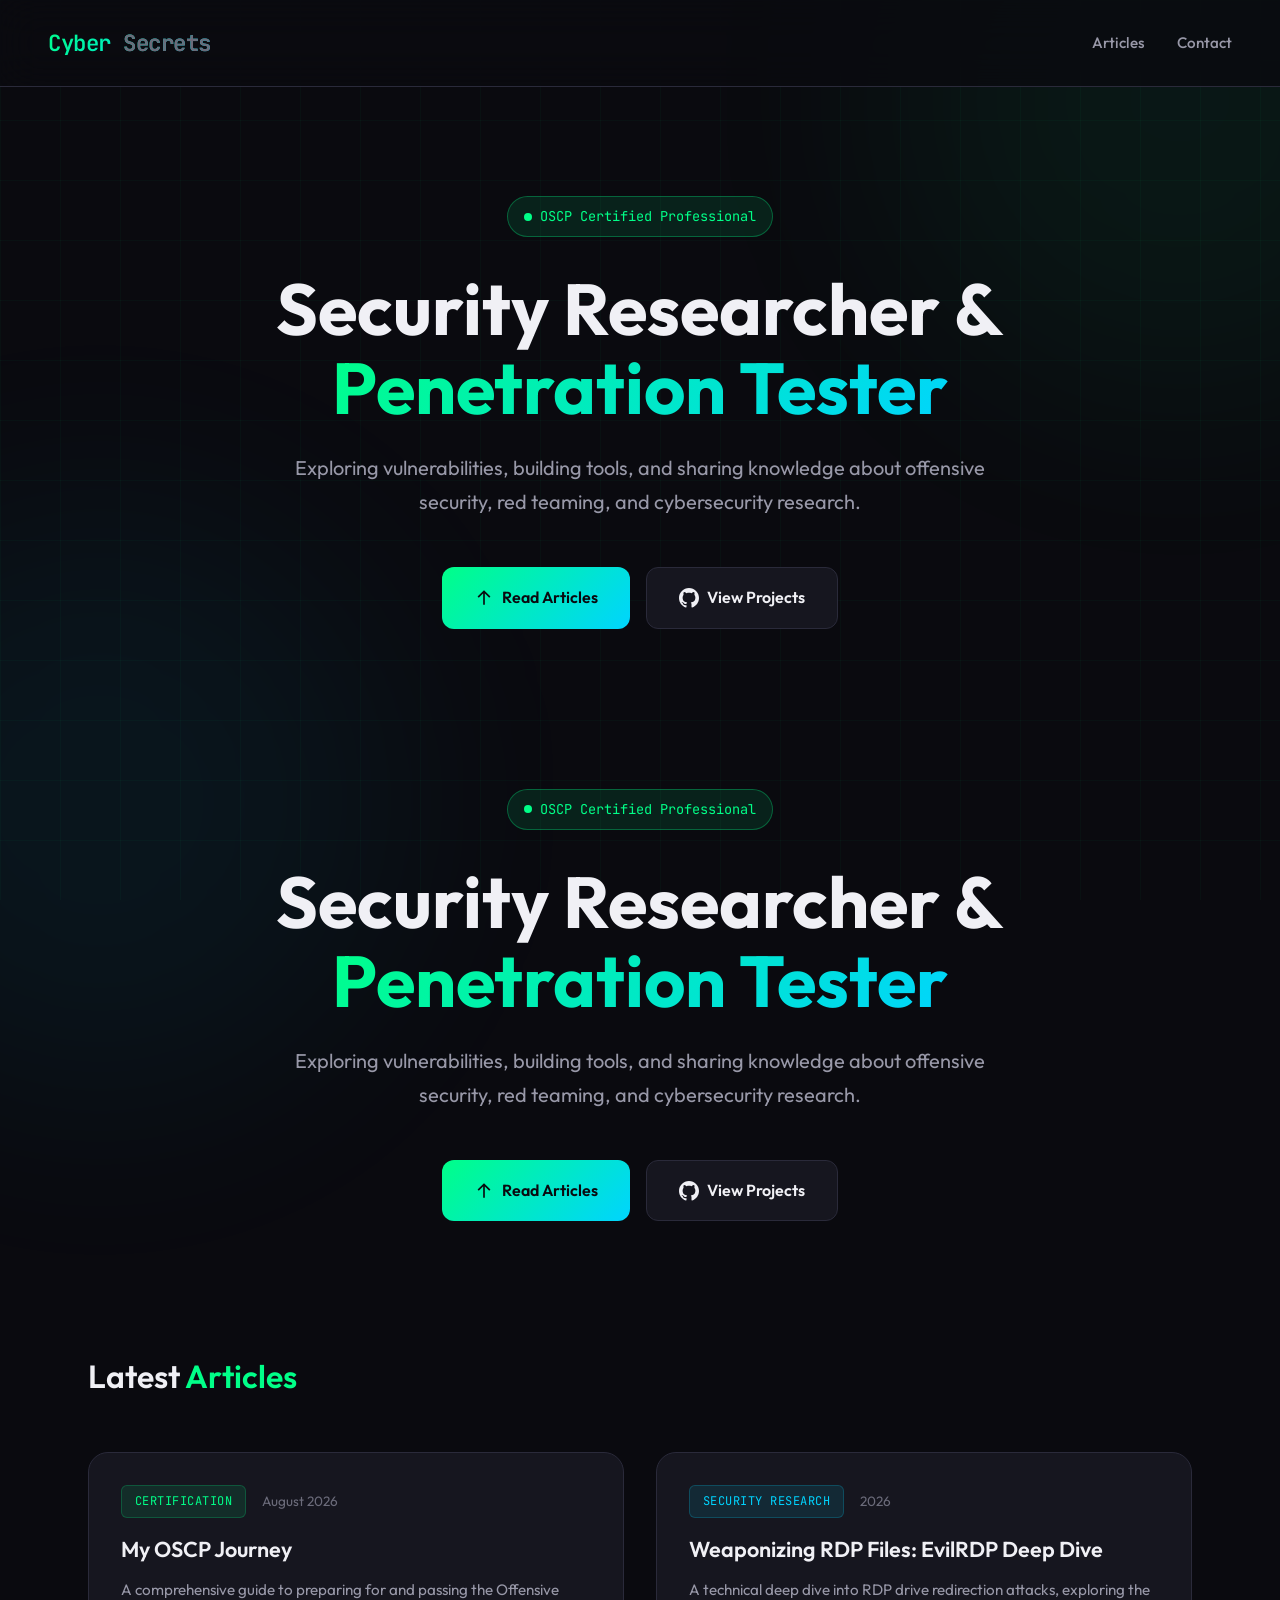
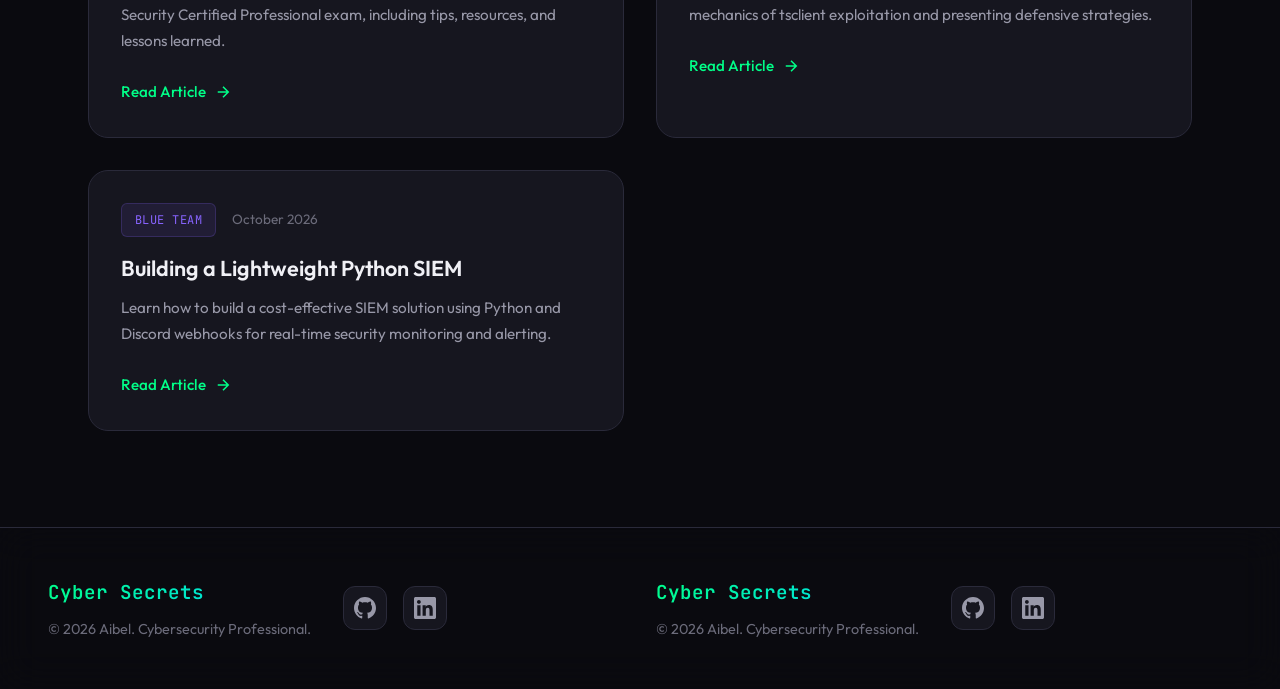
==== commit c7cb3ab9: "Merge branch 'main' into fix-reverse-tabnabbing-14285205866133191150" ====
--- a/index.html
+++ b/index.html
@@ -1,161 +1,28 @@
-<!DOCTYPE html>
+<!doctype html>
 <html lang="en">
-<head>
-    <meta charset="UTF-8">
-    <meta name="viewport" content="width=device-width, initial-scale=1.0">
+  <head>
+    <meta charset="UTF-8" />
+    <meta name="viewport" content="width=device-width, initial-scale=1.0" />
     <title>Aibel | Cybersecurity Professional</title>
-    <link rel="preconnect" href="https://fonts.googleapis.com">
-    <link rel="preconnect" href="https://fonts.gstatic.com" crossorigin>
-    <link href="https://fonts.googleapis.com/css2?family=JetBrains+Mono:wght@400;500;600&family=Outfit:wght@300;400;500;600;700&display=swap" rel="stylesheet">
-    <link rel="stylesheet" href="style.css">
-    <style>
-        :root {
-                    --bg-primary: #0a0a0f;
-                    --bg-secondary: #12121a;
-                    --bg-card: #16161f;
-                    --bg-card-hover: #1c1c28;
-                    --accent-primary: #00ff88;
-                    --accent-secondary: #00d4ff;
-                    --accent-gradient: linear-gradient(135deg, #00ff88 0%, #00d4ff 100%);
-                    --text-primary: #f0f0f5;
-                    --text-secondary: #9898a8;
-                    --text-muted: #6b6b7a;
-                    --border-color: #2a2a3a;
-                    --glow-primary: rgba(0, 255, 136, 0.15);
-                    --glow-secondary: rgba(0, 212, 255, 0.15);
-                }
-
-                body {
-                    font-family: 'Outfit', sans-serif;
-                    background: var(--bg-primary);
-                    color: var(--text-primary);
-                    line-height: 1.7;
-                    min-height: 100vh;
-                    overflow-x: hidden;
-                }
-
-                .bg-glow {
-                    position: fixed;
-                    width: 600px;
-                    height: 600px;
-                    border-radius: 50%;
-                    filter: blur(120px);
-                    opacity: 0.4;
-                    pointer-events: none;
-                    z-index: 0;
-                }
-
-                .bg-glow-1 {
-                    top: -200px;
-                    right: -200px;
-                    background: var(--glow-primary);
-                    animation: float 15s ease-in-out infinite;
-                }
-
-                .bg-glow-2 {
-                    bottom: -200px;
-                    left: -200px;
-                    background: var(--glow-secondary);
-                    animation: float 18s ease-in-out infinite reverse;
-                }
-
-                /* Navigation */
-                nav {
-                    position: fixed;
-                    top: 0;
-                    left: 0;
-                    right: 0;
-                    padding: 1.5rem 3rem;
-                    display: flex;
-                    justify-content: space-between;
-                    align-items: center;
-                    z-index: 1000;
-                    background: rgba(10, 10, 15, 0.8);
-                    backdrop-filter: blur(20px);
-                    border-bottom: 1px solid var(--border-color);
-                }
-
-                .logo {
-                    font-family: 'JetBrains Mono', monospace;
-                    font-size: 1.4rem;
-                    font-weight: 600;
-                    background: var(--accent-gradient);
-                    -webkit-background-clip: text;
-                    -webkit-text-fill-color: transparent;
-                    background-clip: text;
-                    letter-spacing: -0.5px;
-                }
-
-                .logo span {
-                    color: var(--text-muted);
-                    -webkit-text-fill-color: var(--text-muted);
-                }
-
-                .nav-links a {
-                    color: var(--text-secondary);
-                    text-decoration: none;
-                    font-weight: 500;
-                    font-size: 0.95rem;
-                    transition: all 0.3s ease;
-                    position: relative;
-                }
-
-                .footer-logo {
-                    font-family: 'JetBrains Mono', monospace;
-                    font-size: 1.2rem;
-                    font-weight: 600;
-                    background: var(--accent-gradient);
-                    -webkit-background-clip: text;
-                    -webkit-text-fill-color: transparent;
-                    background-clip: text;
-                }
-
-                /* Responsive */
-                @media (max-width: 768px) {
-                    nav {
-                        padding: 1rem 1.5rem;
-                    }
-
-                    .nav-links {
-                        display: none;
-                    }
-
-                    .hero {
-                        padding: 4rem 1.5rem 2rem;
-                    }
-
-                    .posts-section {
-                        padding: 2rem 1.5rem 4rem;
-                    }
-
-                    .posts-grid {
-                        grid-template-columns: 1fr;
-                    }
-
-                    .section-header {
-                        flex-direction: column;
-                        gap: 1rem;
-                        align-items: flex-start;
-                    }
-
-                    .footer-content {
-                        flex-direction: column;
-                        text-align: center;
-                    }
-                }
-    </style>
-</head>
-<body>
+    <link rel="preconnect" href="https://fonts.googleapis.com" />
+    <link rel="preconnect" href="https://fonts.gstatic.com" crossorigin />
+    <link
+      href="https://fonts.googleapis.com/css2?family=JetBrains+Mono:wght@400;500;600&family=Outfit:wght@300;400;500;600;700&display=swap"
+      rel="stylesheet"
+    />
+    <link rel="stylesheet" href="style.css" />
+  </head>
+  <body class="page-index">
     <div class="bg-grid"></div>
     <div class="bg-glow bg-glow-1"></div>
     <div class="bg-glow bg-glow-2"></div>
 
     <nav>
-        <div class="logo">Cyber<span> Secrets</span></div>
-        <div class="nav-links">
-            <a href="#posts">Articles</a>
-            <a href="#contact">Contact</a>
-        </div>
+      <div class="logo">Cyber<span> Secrets</span></div>
+      <div class="nav-links">
+        <a href="#posts">Articles</a>
+        <a href="#contact">Contact</a>
+      </div>
     </nav>
 
     <main>
@@ -170,7 +37,7 @@
                     </svg>
                     Read Articles
                 </a>
-                <a href="https://github.com/AibelKingslayer/AibelKingslayer" target="_blank" class="btn btn-secondary">
+                <a href="https://github.com/AibelKingslayer/AibelKingslayer" target="_blank" rel="noopener noreferrer" class="btn btn-secondary">
                     <svg width="20" height="20" viewBox="0 0 24 24" fill="currentColor">
                         <path d="M12 0c-6.626 0-12 5.373-12 12 0 5.302 3.438 9.8 8.207 11.387.599.111.793-.261.793-.577v-2.234c-3.338.726-4.033-1.416-4.033-1.416-.546-1.387-1.333-1.756-1.333-1.756-1.089-.745.083-.729.083-.729 1.205.084 1.839 1.237 1.839 1.237 1.07 1.834 2.807 1.304 3.492.997.107-.775.418-1.305.762-1.604-2.665-.305-5.467-1.334-5.467-5.931 0-1.311.469-2.381 1.236-3.221-.124-.303-.535-1.524.117-3.176 0 0 1.008-.322 3.301 1.23.957-.266 1.983-.399 3.003-.404 1.02.005 2.047.138 3.006.404 2.291-1.552 3.297-1.23 3.297-1.23.653 1.653.242 2.874.118 3.176.77.84 1.235 1.911 1.235 3.221 0 4.609-2.807 5.624-5.479 5.921.43.372.823 1.102.823 2.222v3.293c0 .319.192.694.801.576 4.765-1.589 8.199-6.086 8.199-11.386 0-6.627-5.373-12-12-12z"/>
                     </svg>
@@ -178,64 +45,131 @@
                 </a>
             </div>
         </section>
-
-        <section class="posts-section" id="posts">
-            <div class="section-header">
-                <h2 class="section-title">Latest <span>Articles</span></h2>
-            </div>
-            <div class="posts-grid">
-                <article class="post-card">
-                    <div class="post-card-inner">
-                        <div class="post-meta">
-                            <span class="post-tag">Certification</span>
-                            <span class="post-date">August 2026</span>
-                        </div>
-                        <h3>My OSCP Journey</h3>
-                        <p>A comprehensive guide to preparing for and passing the Offensive Security Certified Professional exam, including tips, resources, and lessons learned.</p>
-                        <a href="oscp-journey.html" class="read-more">
-                            Read Article
-                            <svg viewBox="0 0 24 24" fill="none" stroke="currentColor" stroke-width="2">
-                                <path d="M5 12h14M12 5l7 7-7 7"/>
-                            </svg>
-                        </a>
-                    </div>
-                </article>
-
-                <article class="post-card">
-                    <div class="post-card-inner">
-                        <div class="post-meta">
-                            <span class="post-tag blue">Security Research</span>
-                            <span class="post-date">2026</span>
-                        </div>
-                        <h3>Weaponizing RDP Files: EvilRDP Deep Dive</h3>
-                        <p>A technical deep dive into RDP drive redirection attacks, exploring the mechanics of tsclient exploitation and presenting defensive strategies.</p>
-                        <a href="evilrdp.html" class="read-more">
-                            Read Article
-                            <svg viewBox="0 0 24 24" fill="none" stroke="currentColor" stroke-width="2">
-                                <path d="M5 12h14M12 5l7 7-7 7"/>
-                            </svg>
-                        </a>
-                    </div>
-                </article>
-
-                <article class="post-card">
-                    <div class="post-card-inner">
-                        <div class="post-meta">
-                            <span class="post-tag purple">Blue Team</span>
-                            <span class="post-date">October 2026</span>
-                        </div>
-                        <h3>Building a Lightweight Python SIEM</h3>
-                        <p>Learn how to build a cost-effective SIEM solution using Python and Discord webhooks for real-time security monitoring and alerting.</p>
-                        <a href="siem.html" class="read-more">
-                            Read Article
-                            <svg viewBox="0 0 24 24" fill="none" stroke="currentColor" stroke-width="2">
-                                <path d="M5 12h14M12 5l7 7-7 7"/>
-                            </svg>
-                        </a>
-                    </div>
-                </article>
-            </div>
-        </section>
+      <section class="hero">
+        <div class="hero-badge">OSCP Certified Professional</div>
+        <h1>
+          Security Researcher &<br /><span class="gradient"
+            >Penetration Tester</span
+          >
+        </h1>
+        <p>
+          Exploring vulnerabilities, building tools, and sharing knowledge about
+          offensive security, red teaming, and cybersecurity research.
+        </p>
+        <div class="hero-cta">
+          <a href="#posts" class="btn btn-primary">
+            <svg
+              width="20"
+              height="20"
+              viewBox="0 0 24 24"
+              fill="none"
+              stroke="currentColor"
+              stroke-width="2"
+            >
+              <path d="M12 20V4M5 11l7-7 7 7" />
+            </svg>
+            Read Articles
+          </a>
+          <a
+            href="https://github.com/AibelKingslayer/AibelKingslayer"
+            target="_blank"
+            rel="noopener noreferrer"
+            class="btn btn-secondary"
+          >
+            <svg width="20" height="20" viewBox="0 0 24 24" fill="currentColor">
+              <path
+                d="M12 0c-6.626 0-12 5.373-12 12 0 5.302 3.438 9.8 8.207 11.387.599.111.793-.261.793-.577v-2.234c-3.338.726-4.033-1.416-4.033-1.416-.546-1.387-1.333-1.756-1.333-1.756-1.089-.745.083-.729.083-.729 1.205.084 1.839 1.237 1.839 1.237 1.07 1.834 2.807 1.304 3.492.997.107-.775.418-1.305.762-1.604-2.665-.305-5.467-1.334-5.467-5.931 0-1.311.469-2.381 1.236-3.221-.124-.303-.535-1.524.117-3.176 0 0 1.008-.322 3.301 1.23.957-.266 1.983-.399 3.003-.404 1.02.005 2.047.138 3.006.404 2.291-1.552 3.297-1.23 3.297-1.23.653 1.653.242 2.874.118 3.176.77.84 1.235 1.911 1.235 3.221 0 4.609-2.807 5.624-5.479 5.921.43.372.823 1.102.823 2.222v3.293c0 .319.192.694.801.576 4.765-1.589 8.199-6.086 8.199-11.386 0-6.627-5.373-12-12-12z"
+              />
+            </svg>
+            View Projects
+          </a>
+        </div>
+      </section>
+
+      <section class="posts-section" id="posts">
+        <div class="section-header">
+          <h2 class="section-title">Latest <span>Articles</span></h2>
+        </div>
+        <div class="posts-grid">
+          <article class="post-card">
+            <div class="post-card-inner">
+              <div class="post-meta">
+                <span class="post-tag">Certification</span>
+                <span class="post-date">August 2026</span>
+              </div>
+              <h3>My OSCP Journey</h3>
+              <p>
+                A comprehensive guide to preparing for and passing the Offensive
+                Security Certified Professional exam, including tips, resources,
+                and lessons learned.
+              </p>
+              <a href="oscp-journey.html" class="read-more">
+                Read Article
+                <svg
+                  viewBox="0 0 24 24"
+                  fill="none"
+                  stroke="currentColor"
+                  stroke-width="2"
+                >
+                  <path d="M5 12h14M12 5l7 7-7 7" />
+                </svg>
+              </a>
+            </div>
+          </article>
+
+          <article class="post-card">
+            <div class="post-card-inner">
+              <div class="post-meta">
+                <span class="post-tag blue">Security Research</span>
+                <span class="post-date">2026</span>
+              </div>
+              <h3>Weaponizing RDP Files: EvilRDP Deep Dive</h3>
+              <p>
+                A technical deep dive into RDP drive redirection attacks,
+                exploring the mechanics of tsclient exploitation and presenting
+                defensive strategies.
+              </p>
+              <a href="evilrdp.html" class="read-more">
+                Read Article
+                <svg
+                  viewBox="0 0 24 24"
+                  fill="none"
+                  stroke="currentColor"
+                  stroke-width="2"
+                >
+                  <path d="M5 12h14M12 5l7 7-7 7" />
+                </svg>
+              </a>
+            </div>
+          </article>
+
+          <article class="post-card">
+            <div class="post-card-inner">
+              <div class="post-meta">
+                <span class="post-tag purple">Blue Team</span>
+                <span class="post-date">October 2026</span>
+              </div>
+              <h3>Building a Lightweight Python SIEM</h3>
+              <p>
+                Learn how to build a cost-effective SIEM solution using Python
+                and Discord webhooks for real-time security monitoring and
+                alerting.
+              </p>
+              <a href="siem.html" class="read-more">
+                Read Article
+                <svg
+                  viewBox="0 0 24 24"
+                  fill="none"
+                  stroke="currentColor"
+                  stroke-width="2"
+                >
+                  <path d="M5 12h14M12 5l7 7-7 7" />
+                </svg>
+              </a>
+            </div>
+          </article>
+        </div>
+      </section>
     </main>
 
     <footer id="contact">
@@ -245,18 +179,51 @@
                 <span class="footer-text">© 2026 Aibel. Cybersecurity Professional.</span>
             </div>
             <div class="footer-social">
-                <a href="https://github.com/AibelKingslayer/AibelKingslayer" target="_blank" aria-label="GitHub">
+                <a href="https://github.com/AibelKingslayer/AibelKingslayer" target="_blank" rel="noopener noreferrer" aria-label="GitHub">
                     <svg width="22" height="22" viewBox="0 0 24 24" fill="currentColor">
                         <path d="M12 0c-6.626 0-12 5.373-12 12 0 5.302 3.438 9.8 8.207 11.387.599.111.793-.261.793-.577v-2.234c-3.338.726-4.033-1.416-4.033-1.416-.546-1.387-1.333-1.756-1.333-1.756-1.089-.745.083-.729.083-.729 1.205.084 1.839 1.237 1.839 1.237 1.07 1.834 2.807 1.304 3.492.997.107-.775.418-1.305.762-1.604-2.665-.305-5.467-1.334-5.467-5.931 0-1.311.469-2.381 1.236-3.221-.124-.303-.535-1.524.117-3.176 0 0 1.008-.322 3.301 1.23.957-.266 1.983-.399 3.003-.404 1.02.005 2.047.138 3.006.404 2.291-1.552 3.297-1.23 3.297-1.23.653 1.653.242 2.874.118 3.176.77.84 1.235 1.911 1.235 3.221 0 4.609-2.807 5.624-5.479 5.921.43.372.823 1.102.823 2.222v3.293c0 .319.192.694.801.576 4.765-1.589 8.199-6.086 8.199-11.386 0-6.627-5.373-12-12-12z"/>
                     </svg>
                 </a>
-                <a href="https://www.linkedin.com/in/aibel-aju/" target="_blank" aria-label="LinkedIn">
+                <a href="https://www.linkedin.com/in/aibel-aju/" target="_blank" rel="noopener noreferrer" aria-label="LinkedIn">
                     <svg width="22" height="22" viewBox="0 0 24 24" fill="currentColor">
                         <path d="M20.447 20.452h-3.554v-5.569c0-1.328-.027-3.037-1.852-3.037-1.853 0-2.136 1.445-2.136 2.939v5.667H9.351V9h3.414v1.561h.046c.477-.9 1.637-1.85 3.37-1.85 3.601 0 4.267 2.37 4.267 5.455v6.286zM5.337 7.433c-1.144 0-2.063-.926-2.063-2.065 0-1.138.92-2.063 2.063-2.063 1.14 0 2.064.925 2.064 2.063 0 1.139-.925 2.065-2.064 2.065zm1.782 13.019H3.555V9h3.564v11.452zM22.225 0H1.771C.792 0 0 .774 0 1.729v20.542C0 23.227.792 24 1.771 24h20.451C23.2 24 24 23.227 24 22.271V1.729C24 .774 23.2 0 22.222 0h.003z"/>
                     </svg>
                 </a>
             </div>
-        </div>
+      <div class="footer-content">
+        <div class="footer-left">
+          <span class="footer-logo">Cyber Secrets</span>
+          <span class="footer-text"
+            >© 2026 Aibel. Cybersecurity Professional.</span
+          >
+        </div>
+        <div class="footer-social">
+          <a
+            href="https://github.com/AibelKingslayer/AibelKingslayer"
+            target="_blank"
+            rel="noopener noreferrer"
+            aria-label="GitHub"
+          >
+            <svg width="22" height="22" viewBox="0 0 24 24" fill="currentColor">
+              <path
+                d="M12 0c-6.626 0-12 5.373-12 12 0 5.302 3.438 9.8 8.207 11.387.599.111.793-.261.793-.577v-2.234c-3.338.726-4.033-1.416-4.033-1.416-.546-1.387-1.333-1.756-1.333-1.756-1.089-.745.083-.729.083-.729 1.205.084 1.839 1.237 1.839 1.237 1.07 1.834 2.807 1.304 3.492.997.107-.775.418-1.305.762-1.604-2.665-.305-5.467-1.334-5.467-5.931 0-1.311.469-2.381 1.236-3.221-.124-.303-.535-1.524.117-3.176 0 0 1.008-.322 3.301 1.23.957-.266 1.983-.399 3.003-.404 1.02.005 2.047.138 3.006.404 2.291-1.552 3.297-1.23 3.297-1.23.653 1.653.242 2.874.118 3.176.77.84 1.235 1.911 1.235 3.221 0 4.609-2.807 5.624-5.479 5.921.43.372.823 1.102.823 2.222v3.293c0 .319.192.694.801.576 4.765-1.589 8.199-6.086 8.199-11.386 0-6.627-5.373-12-12-12z"
+              />
+            </svg>
+          </a>
+          <a
+            href="https://www.linkedin.com/in/aibel-aju/"
+            target="_blank"
+            rel="noopener noreferrer"
+            aria-label="LinkedIn"
+          >
+            <svg width="22" height="22" viewBox="0 0 24 24" fill="currentColor">
+              <path
+                d="M20.447 20.452h-3.554v-5.569c0-1.328-.027-3.037-1.852-3.037-1.853 0-2.136 1.445-2.136 2.939v5.667H9.351V9h3.414v1.561h.046c.477-.9 1.637-1.85 3.37-1.85 3.601 0 4.267 2.37 4.267 5.455v6.286zM5.337 7.433c-1.144 0-2.063-.926-2.063-2.065 0-1.138.92-2.063 2.063-2.063 1.14 0 2.064.925 2.064 2.063 0 1.139-.925 2.065-2.064 2.065zm1.782 13.019H3.555V9h3.564v11.452zM22.225 0H1.771C.792 0 0 .774 0 1.729v20.542C0 23.227.792 24 1.771 24h20.451C23.2 24 24 23.227 24 22.271V1.729C24 .774 23.2 0 22.222 0h.003z"
+              />
+            </svg>
+          </a>
+        </div>
+      </div>
     </footer>
-</body>
+  </body>
 </html>
--- a/style.css
+++ b/style.css
@@ -1,809 +1,1589 @@
+.page-index {
+  --bg-primary: #0a0a0f;
+  --bg-secondary: #12121a;
+  --bg-card: #16161f;
+  --bg-card-hover: #1c1c28;
+  --accent-primary: #00ff88;
+  --accent-secondary: #00d4ff;
+  --accent-gradient: linear-gradient(135deg, #00ff88 0%, #00d4ff 100%);
+  --text-primary: #f0f0f5;
+  --text-secondary: #9898a8;
+  --text-muted: #6b6b7a;
+  --border-color: #2a2a3a;
+  --glow-primary: rgba(0, 255, 136, 0.15);
+  --glow-secondary: rgba(0, 212, 255, 0.15);
+}
+.page-oscp {
+  --bg-primary: #0a0a0f;
+  --bg-secondary: #12121a;
+  --bg-card: #16161f;
+  --bg-card-hover: #1c1c28;
+  --accent-primary: #00ff88;
+  --accent-secondary: #00d4ff;
+  --accent-gradient: linear-gradient(135deg, #00ff88 0%, #00d4ff 100%);
+  --text-primary: #f0f0f5;
+  --text-secondary: #9898a8;
+  --text-muted: #6b6b7a;
+  --border-color: #2a2a3a;
+  --glow-primary: rgba(0, 255, 136, 0.15);
+  --glow-secondary: rgba(0, 212, 255, 0.15);
+  --code-bg: #1a1a24;
+}
+.page-evilrdp {
+  --bg-primary: #0a0a0f;
+  --bg-secondary: #12121a;
+  --bg-card: #16161f;
+  --bg-card-hover: #1c1c28;
+  --accent-primary: #00ff88;
+  --accent-secondary: #00d4ff;
+  --accent-gradient: linear-gradient(135deg, #00ff88 0%, #00d4ff 100%);
+  --text-primary: #f0f0f5;
+  --text-secondary: #9898a8;
+  --text-muted: #6b6b7a;
+  --border-color: #2a2a3a;
+  --glow-primary: rgba(0, 255, 136, 0.15);
+  --glow-secondary: rgba(0, 212, 255, 0.15);
+  --code-bg: #1a1a24;
+  --code-border: #2a2a3a;
+  --syntax-keyword: #ff79c6;
+  --syntax-string: #f1fa8c;
+  --syntax-comment: #6272a4;
+  --syntax-function: #50fa7b;
+  --syntax-variable: #bd93f9;
+}
+.page-siem {
+  --bg-primary: #0a0a0f;
+  --bg-secondary: #12121a;
+  --bg-card: #16161f;
+  --bg-card-hover: #1c1c28;
+  --accent-primary: #00ff88;
+  --accent-secondary: #00d4ff;
+  --accent-purple: #8864ff;
+  --accent-gradient: linear-gradient(135deg, #8864ff 0%, #00d4ff 100%);
+  --text-primary: #f0f0f5;
+  --text-secondary: #9898a8;
+  --text-muted: #6b6b7a;
+  --border-color: #2a2a3a;
+  --glow-primary: rgba(136, 100, 255, 0.15);
+  --glow-secondary: rgba(0, 212, 255, 0.15);
+  --code-bg: #1a1a24;
+  --code-border: #2a2a3a;
+}
 * {
-            margin: 0;
-            padding: 0;
-            box-sizing: border-box;
-        }
-
+  margin: 0;
+  padding: 0;
+  box-sizing: border-box;
+}
 html {
-            scroll-behavior: smooth;
-        }
-
-/* Animated Background Grid */
-        .bg-grid {
-            position: fixed;
-            top: 0;
-            left: 0;
-            width: 100%;
-            height: 100%;
-            background-image:
-                linear-gradient(rgba(0, 255, 136, 0.03) 1px, transparent 1px),
-                linear-gradient(90deg, rgba(0, 255, 136, 0.03) 1px, transparent 1px);
-            background-size: 60px 60px;
-            pointer-events: none;
-            z-index: 0;
-        }
-
+  scroll-behavior: smooth;
+}
+.page-index {
+  font-family: "Outfit", sans-serif;
+  background: var(--bg-primary);
+  color: var(--text-primary);
+  line-height: 1.7;
+  min-height: 100vh;
+  overflow-x: hidden;
+}
+.page-oscp {
+  font-family: "Outfit", sans-serif;
+  background: var(--bg-primary);
+  color: var(--text-primary);
+  line-height: 1.8;
+  min-height: 100vh;
+  overflow-x: hidden;
+}
+.page-evilrdp {
+  font-family: "Outfit", sans-serif;
+  background: var(--bg-primary);
+  color: var(--text-primary);
+  line-height: 1.8;
+  min-height: 100vh;
+  overflow-x: hidden;
+}
+.page-siem {
+  font-family: "Outfit", sans-serif;
+  background: var(--bg-primary);
+  color: var(--text-primary);
+  line-height: 1.8;
+  min-height: 100vh;
+  overflow-x: hidden;
+}
+.page-index .bg-grid {
+  position: fixed;
+  top: 0;
+  left: 0;
+  width: 100%;
+  height: 100%;
+  background-image:
+    linear-gradient(rgba(0, 255, 136, 0.03) 1px, transparent 1px),
+    linear-gradient(90deg, rgba(0, 255, 136, 0.03) 1px, transparent 1px);
+  background-size: 60px 60px;
+  pointer-events: none;
+  z-index: 0;
+}
+.page-oscp .bg-grid {
+  position: fixed;
+  top: 0;
+  left: 0;
+  width: 100%;
+  height: 100%;
+  background-image:
+    linear-gradient(rgba(0, 255, 136, 0.03) 1px, transparent 1px),
+    linear-gradient(90deg, rgba(0, 255, 136, 0.03) 1px, transparent 1px);
+  background-size: 60px 60px;
+  pointer-events: none;
+  z-index: 0;
+}
+.page-evilrdp .bg-grid {
+  position: fixed;
+  top: 0;
+  left: 0;
+  width: 100%;
+  height: 100%;
+  background-image:
+    linear-gradient(rgba(0, 255, 136, 0.03) 1px, transparent 1px),
+    linear-gradient(90deg, rgba(0, 255, 136, 0.03) 1px, transparent 1px);
+  background-size: 60px 60px;
+  pointer-events: none;
+  z-index: 0;
+}
+.page-siem .bg-grid {
+  position: fixed;
+  top: 0;
+  left: 0;
+  width: 100%;
+  height: 100%;
+  background-image:
+    linear-gradient(rgba(136, 100, 255, 0.03) 1px, transparent 1px),
+    linear-gradient(90deg, rgba(136, 100, 255, 0.03) 1px, transparent 1px);
+  background-size: 60px 60px;
+  pointer-events: none;
+  z-index: 0;
+}
+.page-index .bg-glow {
+  position: fixed;
+  width: 600px;
+  height: 600px;
+  border-radius: 50%;
+  filter: blur(120px);
+  opacity: 0.4;
+  pointer-events: none;
+  z-index: 0;
+}
+.page-oscp .bg-glow {
+  position: fixed;
+  width: 600px;
+  height: 600px;
+  border-radius: 50%;
+  filter: blur(120px);
+  opacity: 0.3;
+  pointer-events: none;
+  z-index: 0;
+}
+.page-evilrdp .bg-glow {
+  position: fixed;
+  width: 600px;
+  height: 600px;
+  border-radius: 50%;
+  filter: blur(120px);
+  opacity: 0.3;
+  pointer-events: none;
+  z-index: 0;
+}
+.page-siem .bg-glow {
+  position: fixed;
+  width: 600px;
+  height: 600px;
+  border-radius: 50%;
+  filter: blur(120px);
+  opacity: 0.3;
+  pointer-events: none;
+  z-index: 0;
+}
+.page-index .bg-glow-1 {
+  top: -200px;
+  right: -200px;
+  background: var(--glow-primary);
+  animation: float 15s ease-in-out infinite;
+}
+.page-oscp .bg-glow-1 {
+  top: -200px;
+  right: -200px;
+  background: var(--glow-primary);
+}
+.page-evilrdp .bg-glow-1 {
+  top: -200px;
+  right: -200px;
+  background: var(--glow-secondary);
+}
+.page-siem .bg-glow-1 {
+  top: -200px;
+  right: -200px;
+  background: var(--glow-primary);
+}
+.page-index .bg-glow-2 {
+  bottom: -200px;
+  left: -200px;
+  background: var(--glow-secondary);
+  animation: float 18s ease-in-out infinite reverse;
+}
+.page-oscp .bg-glow-2 {
+  bottom: -200px;
+  left: -200px;
+  background: var(--glow-secondary);
+}
+.page-evilrdp .bg-glow-2 {
+  bottom: -200px;
+  left: -200px;
+  background: var(--glow-primary);
+}
+.page-siem .bg-glow-2 {
+  bottom: -200px;
+  left: -200px;
+  background: var(--glow-secondary);
+}
+.page-index nav {
+  position: fixed;
+  top: 0;
+  left: 0;
+  right: 0;
+  padding: 1.5rem 3rem;
+  display: flex;
+  justify-content: space-between;
+  align-items: center;
+  z-index: 1000;
+  background: rgba(10, 10, 15, 0.8);
+  backdrop-filter: blur(20px);
+  border-bottom: 1px solid var(--border-color);
+}
+.page-oscp nav {
+  position: fixed;
+  top: 0;
+  left: 0;
+  right: 0;
+  padding: 1.5rem 3rem;
+  display: flex;
+  justify-content: space-between;
+  align-items: center;
+  z-index: 1000;
+  background: rgba(10, 10, 15, 0.9);
+  backdrop-filter: blur(20px);
+  border-bottom: 1px solid var(--border-color);
+}
+.page-evilrdp nav {
+  position: fixed;
+  top: 0;
+  left: 0;
+  right: 0;
+  padding: 1.5rem 3rem;
+  display: flex;
+  justify-content: space-between;
+  align-items: center;
+  z-index: 1000;
+  background: rgba(10, 10, 15, 0.9);
+  backdrop-filter: blur(20px);
+  border-bottom: 1px solid var(--border-color);
+}
+.page-siem nav {
+  position: fixed;
+  top: 0;
+  left: 0;
+  right: 0;
+  padding: 1.5rem 3rem;
+  display: flex;
+  justify-content: space-between;
+  align-items: center;
+  z-index: 1000;
+  background: rgba(10, 10, 15, 0.9);
+  backdrop-filter: blur(20px);
+  border-bottom: 1px solid var(--border-color);
+}
+.page-index .logo {
+  font-family: "JetBrains Mono", monospace;
+  font-size: 1.4rem;
+  font-weight: 600;
+  background: var(--accent-gradient);
+  -webkit-background-clip: text;
+  -webkit-text-fill-color: transparent;
+  background-clip: text;
+  letter-spacing: -0.5px;
+}
+.page-oscp .logo {
+  font-family: "JetBrains Mono", monospace;
+  font-size: 1.4rem;
+  font-weight: 600;
+  background: var(--accent-gradient);
+  -webkit-background-clip: text;
+  -webkit-text-fill-color: transparent;
+  background-clip: text;
+  text-decoration: none;
+}
+.page-evilrdp .logo {
+  font-family: "JetBrains Mono", monospace;
+  font-size: 1.4rem;
+  font-weight: 600;
+  background: var(--accent-gradient);
+  -webkit-background-clip: text;
+  -webkit-text-fill-color: transparent;
+  background-clip: text;
+  text-decoration: none;
+}
+.page-siem .logo {
+  font-family: "JetBrains Mono", monospace;
+  font-size: 1.4rem;
+  font-weight: 600;
+  background: linear-gradient(135deg, #00ff88 0%, #00d4ff 100%);
+  -webkit-background-clip: text;
+  -webkit-text-fill-color: transparent;
+  background-clip: text;
+  text-decoration: none;
+}
+.page-index .logo span {
+  color: var(--text-muted);
+  -webkit-text-fill-color: var(--text-muted);
+}
+.page-oscp .logo span {
+  -webkit-text-fill-color: var(--text-muted);
+}
+.page-evilrdp .logo span {
+  -webkit-text-fill-color: var(--text-muted);
+}
+.page-siem .logo span {
+  -webkit-text-fill-color: var(--text-muted);
+}
+.nav-links {
+  display: flex;
+  gap: 2rem;
+  align-items: center;
+}
+.page-index .nav-links a {
+  color: var(--text-secondary);
+  text-decoration: none;
+  font-weight: 500;
+  font-size: 0.95rem;
+  transition: all 0.3s ease;
+  position: relative;
+}
+.page-oscp .nav-links a {
+  color: var(--text-secondary);
+  text-decoration: none;
+  font-weight: 500;
+  font-size: 0.95rem;
+  transition: all 0.3s ease;
+}
+.page-evilrdp .nav-links a {
+  color: var(--text-secondary);
+  text-decoration: none;
+  font-weight: 500;
+  font-size: 0.95rem;
+  transition: all 0.3s ease;
+}
+.page-siem .nav-links a {
+  color: var(--text-secondary);
+  text-decoration: none;
+  font-weight: 500;
+  font-size: 0.95rem;
+  transition: all 0.3s ease;
+}
+.nav-links a:hover {
+  color: var(--accent-primary);
+}
+.nav-links a::after {
+  content: "";
+  position: absolute;
+  bottom: -4px;
+  left: 0;
+  width: 0;
+  height: 2px;
+  background: var(--accent-gradient);
+  transition: width 0.3s ease;
+}
+.nav-links a:hover::after {
+  width: 100%;
+}
+.social-icons {
+  display: flex;
+  gap: 1rem;
+}
+.social-icons a {
+  display: flex;
+  align-items: center;
+  justify-content: center;
+  width: 40px;
+  height: 40px;
+  border-radius: 10px;
+  background: var(--bg-card);
+  border: 1px solid var(--border-color);
+  color: var(--text-secondary);
+  transition: all 0.3s ease;
+}
+.social-icons a:hover {
+  background: var(--bg-card-hover);
+  border-color: var(--accent-primary);
+  color: var(--accent-primary);
+  transform: translateY(-2px);
+  box-shadow: 0 8px 25px rgba(0, 255, 136, 0.15);
+}
+.social-icons svg {
+  width: 20px;
+  height: 20px;
+}
+main {
+  position: relative;
+  z-index: 1;
+  min-height: 100vh;
+  padding-top: 100px;
+}
+.hero {
+  max-width: 1200px;
+  margin: 0 auto;
+  padding: 6rem 3rem 4rem;
+  text-align: center;
+}
+.hero-badge {
+  display: inline-flex;
+  align-items: center;
+  gap: 0.5rem;
+  padding: 0.5rem 1rem;
+  background: rgba(0, 255, 136, 0.1);
+  border: 1px solid rgba(0, 255, 136, 0.3);
+  border-radius: 50px;
+  font-family: "JetBrains Mono", monospace;
+  font-size: 0.85rem;
+  color: var(--accent-primary);
+  margin-bottom: 2rem;
+  animation: fadeInDown 0.6s ease;
+}
+.hero-badge::before {
+  content: "";
+  width: 8px;
+  height: 8px;
+  background: var(--accent-primary);
+  border-radius: 50%;
+  animation: pulse 2s ease-in-out infinite;
+}
+.hero h1 {
+  font-size: clamp(2.5rem, 6vw, 4.5rem);
+  font-weight: 700;
+  line-height: 1.1;
+  margin-bottom: 1.5rem;
+  animation: fadeInUp 0.6s ease 0.2s backwards;
+}
+.hero h1 .gradient {
+  background: var(--accent-gradient);
+  -webkit-background-clip: text;
+  -webkit-text-fill-color: transparent;
+  background-clip: text;
+}
+.hero p {
+  font-size: 1.25rem;
+  color: var(--text-secondary);
+  max-width: 700px;
+  margin: 0 auto 3rem;
+  animation: fadeInUp 0.6s ease 0.4s backwards;
+}
+.hero-cta {
+  display: flex;
+  gap: 1rem;
+  justify-content: center;
+  flex-wrap: wrap;
+  animation: fadeInUp 0.6s ease 0.6s backwards;
+}
+.btn {
+  display: inline-flex;
+  align-items: center;
+  gap: 0.5rem;
+  padding: 1rem 2rem;
+  border-radius: 12px;
+  font-weight: 600;
+  font-size: 1rem;
+  text-decoration: none;
+  transition: all 0.3s ease;
+  cursor: pointer;
+}
+.btn-primary {
+  background: var(--accent-gradient);
+  color: var(--bg-primary);
+}
+.btn-primary:hover {
+  transform: translateY(-3px);
+  box-shadow: 0 15px 40px rgba(0, 255, 136, 0.25);
+}
+.btn-secondary {
+  background: var(--bg-card);
+  border: 1px solid var(--border-color);
+  color: var(--text-primary);
+}
+.btn-secondary:hover {
+  background: var(--bg-card-hover);
+  border-color: var(--accent-secondary);
+  transform: translateY(-3px);
+}
+.posts-section {
+  max-width: 1200px;
+  margin: 0 auto;
+  padding: 4rem 3rem 6rem;
+}
+.section-header {
+  display: flex;
+  justify-content: space-between;
+  align-items: center;
+  margin-bottom: 3rem;
+}
+.section-title {
+  font-size: 2rem;
+  font-weight: 600;
+}
+.section-title span {
+  color: var(--accent-primary);
+}
+.posts-grid {
+  display: grid;
+  grid-template-columns: repeat(auto-fill, minmax(360px, 1fr));
+  gap: 2rem;
+}
+.post-card {
+  background: var(--bg-card);
+  border: 1px solid var(--border-color);
+  border-radius: 20px;
+  overflow: hidden;
+  transition: all 0.4s ease;
+  position: relative;
+}
+.post-card::before {
+  content: "";
+  position: absolute;
+  top: 0;
+  left: 0;
+  right: 0;
+  height: 3px;
+  background: var(--accent-gradient);
+  opacity: 0;
+  transition: opacity 0.3s ease;
+}
+.post-card:hover {
+  transform: translateY(-8px);
+  border-color: rgba(0, 255, 136, 0.3);
+  box-shadow:
+    0 20px 60px rgba(0, 0, 0, 0.3),
+    0 0 40px var(--glow-primary);
+}
+.post-card:hover::before {
+  opacity: 1;
+}
+.post-card-inner {
+  padding: 2rem;
+}
+.post-meta {
+  display: flex;
+  align-items: center;
+  gap: 1rem;
+  margin-bottom: 1rem;
+}
+.post-tag {
+  display: inline-block;
+  padding: 0.35rem 0.8rem;
+  background: rgba(0, 255, 136, 0.1);
+  border: 1px solid rgba(0, 255, 136, 0.2);
+  border-radius: 6px;
+  font-family: "JetBrains Mono", monospace;
+  font-size: 0.75rem;
+  color: var(--accent-primary);
+  text-transform: uppercase;
+  letter-spacing: 0.5px;
+}
+.post-tag.blue {
+  background: rgba(0, 212, 255, 0.1);
+  border-color: rgba(0, 212, 255, 0.2);
+  color: var(--accent-secondary);
+}
+.post-tag.purple {
+  background: rgba(136, 100, 255, 0.1);
+  border-color: rgba(136, 100, 255, 0.2);
+  color: #8864ff;
+}
+.post-date {
+  font-size: 0.85rem;
+  color: var(--text-muted);
+}
+.post-card h3 {
+  font-size: 1.35rem;
+  font-weight: 600;
+  margin-bottom: 0.75rem;
+  line-height: 1.4;
+  color: var(--text-primary);
+  transition: color 0.3s ease;
+}
+.post-card:hover h3 {
+  color: var(--accent-primary);
+}
+.post-card p {
+  color: var(--text-secondary);
+  font-size: 0.95rem;
+  line-height: 1.7;
+  margin-bottom: 1.5rem;
+}
+.read-more {
+  display: inline-flex;
+  align-items: center;
+  gap: 0.5rem;
+  color: var(--accent-primary);
+  text-decoration: none;
+  font-weight: 500;
+  font-size: 0.95rem;
+  transition: all 0.3s ease;
+}
+.read-more svg {
+  width: 18px;
+  height: 18px;
+  transition: transform 0.3s ease;
+}
+.read-more:hover {
+  gap: 0.75rem;
+}
+.read-more:hover svg {
+  transform: translateX(4px);
+}
+footer {
+  position: relative;
+  z-index: 1;
+  padding: 3rem;
+  border-top: 1px solid var(--border-color);
+  background: rgba(10, 10, 15, 0.8);
+  backdrop-filter: blur(20px);
+}
+.footer-content {
+  max-width: 1200px;
+  margin: 0 auto;
+  display: flex;
+  justify-content: space-between;
+  align-items: center;
+  flex-wrap: wrap;
+  gap: 2rem;
+}
+.footer-left {
+  display: flex;
+  flex-direction: column;
+  gap: 0.5rem;
+}
+.page-index .footer-logo {
+  font-family: "JetBrains Mono", monospace;
+  font-size: 1.2rem;
+  font-weight: 600;
+  background: var(--accent-gradient);
+  -webkit-background-clip: text;
+  -webkit-text-fill-color: transparent;
+  background-clip: text;
+}
+.page-oscp .footer-logo {
+  font-family: "JetBrains Mono", monospace;
+  font-size: 1.2rem;
+  font-weight: 600;
+  background: var(--accent-gradient);
+  -webkit-background-clip: text;
+  -webkit-text-fill-color: transparent;
+  background-clip: text;
+}
+.page-evilrdp .footer-logo {
+  font-family: "JetBrains Mono", monospace;
+  font-size: 1.2rem;
+  font-weight: 600;
+  background: var(--accent-gradient);
+  -webkit-background-clip: text;
+  -webkit-text-fill-color: transparent;
+  background-clip: text;
+}
+.page-siem .footer-logo {
+  font-family: "JetBrains Mono", monospace;
+  font-size: 1.2rem;
+  font-weight: 600;
+  background: linear-gradient(135deg, #00ff88 0%, #00d4ff 100%);
+  -webkit-background-clip: text;
+  -webkit-text-fill-color: transparent;
+  background-clip: text;
+}
+.footer-text {
+  color: var(--text-muted);
+  font-size: 0.9rem;
+}
+.footer-social {
+  display: flex;
+  gap: 1rem;
+}
+.footer-social a {
+  display: flex;
+  align-items: center;
+  justify-content: center;
+  width: 44px;
+  height: 44px;
+  border-radius: 12px;
+  background: var(--bg-card);
+  border: 1px solid var(--border-color);
+  color: var(--text-secondary);
+  transition: all 0.3s ease;
+}
+.footer-social a:hover {
+  background: var(--bg-card-hover);
+  border-color: var(--accent-primary);
+  color: var(--accent-primary);
+  transform: translateY(-3px);
+  box-shadow: 0 8px 25px rgba(0, 255, 136, 0.15);
+}
+.article-header {
+  max-width: 900px;
+  margin: 0 auto;
+  padding: 4rem 2rem 2rem;
+  text-align: center;
+}
+.back-link {
+  display: inline-flex;
+  align-items: center;
+  gap: 0.5rem;
+  color: var(--text-muted);
+  text-decoration: none;
+  font-size: 0.9rem;
+  margin-bottom: 2rem;
+  transition: all 0.3s ease;
+}
+.page-oscp .back-link:hover {
+  color: var(--accent-primary);
+}
+.page-evilrdp .back-link:hover {
+  color: var(--accent-primary);
+}
+.page-siem .back-link:hover {
+  color: var(--accent-purple);
+}
+.back-link svg {
+  width: 18px;
+  height: 18px;
+}
+.article-meta {
+  display: flex;
+  align-items: center;
+  justify-content: center;
+  gap: 1.5rem;
+  margin-bottom: 1.5rem;
+  flex-wrap: wrap;
+}
+.page-oscp .article-tag {
+  display: inline-block;
+  padding: 0.4rem 1rem;
+  background: rgba(0, 255, 136, 0.1);
+  border: 1px solid rgba(0, 255, 136, 0.3);
+  border-radius: 6px;
+  font-family: "JetBrains Mono", monospace;
+  font-size: 0.8rem;
+  color: var(--accent-primary);
+  text-transform: uppercase;
+  letter-spacing: 0.5px;
+}
+.page-evilrdp .article-tag {
+  display: inline-block;
+  padding: 0.4rem 1rem;
+  background: rgba(0, 212, 255, 0.1);
+  border: 1px solid rgba(0, 212, 255, 0.3);
+  border-radius: 6px;
+  font-family: "JetBrains Mono", monospace;
+  font-size: 0.8rem;
+  color: var(--accent-secondary);
+  text-transform: uppercase;
+  letter-spacing: 0.5px;
+}
+.page-siem .article-tag {
+  display: inline-block;
+  padding: 0.4rem 1rem;
+  background: rgba(136, 100, 255, 0.1);
+  border: 1px solid rgba(136, 100, 255, 0.3);
+  border-radius: 6px;
+  font-family: "JetBrains Mono", monospace;
+  font-size: 0.8rem;
+  color: var(--accent-purple);
+  text-transform: uppercase;
+  letter-spacing: 0.5px;
+}
+.article-date {
+  color: var(--text-muted);
+  font-size: 0.95rem;
+}
+.page-oscp .article-header h1 {
+  font-size: clamp(2rem, 5vw, 3.5rem);
+  font-weight: 700;
+  line-height: 1.2;
+  margin-bottom: 1.5rem;
+  background: var(--accent-gradient);
+  -webkit-background-clip: text;
+  -webkit-text-fill-color: transparent;
+  background-clip: text;
+}
+.page-evilrdp .article-header h1 {
+  font-size: clamp(1.8rem, 4vw, 3rem);
+  font-weight: 700;
+  line-height: 1.2;
+  margin-bottom: 1.5rem;
+  background: var(--accent-gradient);
+  -webkit-background-clip: text;
+  -webkit-text-fill-color: transparent;
+  background-clip: text;
+}
+.page-siem .article-header h1 {
+  font-size: clamp(1.8rem, 4vw, 3rem);
+  font-weight: 700;
+  line-height: 1.2;
+  margin-bottom: 1.5rem;
+  background: var(--accent-gradient);
+  -webkit-background-clip: text;
+  -webkit-text-fill-color: transparent;
+  background-clip: text;
+}
+.page-oscp .article-intro {
+  font-size: 1.2rem;
+  color: var(--text-secondary);
+  max-width: 700px;
+  margin: 0 auto;
+}
+.page-evilrdp .article-intro {
+  font-size: 1.15rem;
+  color: var(--text-secondary);
+  max-width: 750px;
+  margin: 0 auto;
+}
+.page-siem .article-intro {
+  font-size: 1.15rem;
+  color: var(--text-secondary);
+  max-width: 750px;
+  margin: 0 auto;
+}
+.page-oscp .article-content {
+  max-width: 800px;
+  margin: 0 auto;
+  padding: 3rem 2rem 6rem;
+}
+.page-evilrdp .article-content {
+  max-width: 850px;
+  margin: 0 auto;
+  padding: 3rem 2rem 6rem;
+}
+.page-siem .article-content {
+  max-width: 850px;
+  margin: 0 auto;
+  padding: 3rem 2rem 6rem;
+}
+.page-oscp .article-content h2 {
+  font-size: 1.8rem;
+  font-weight: 600;
+  margin: 3rem 0 1.5rem;
+  color: var(--text-primary);
+  position: relative;
+  padding-left: 1rem;
+  border-left: 3px solid var(--accent-primary);
+}
+.page-evilrdp .article-content h2 {
+  font-size: 1.7rem;
+  font-weight: 600;
+  margin: 3rem 0 1.5rem;
+  color: var(--text-primary);
+  position: relative;
+  padding-left: 1rem;
+  border-left: 3px solid var(--accent-secondary);
+}
+.page-siem .article-content h2 {
+  font-size: 1.7rem;
+  font-weight: 600;
+  margin: 3rem 0 1.5rem;
+  color: var(--text-primary);
+  position: relative;
+  padding-left: 1rem;
+  border-left: 3px solid var(--accent-purple);
+}
+.page-oscp .article-content h3 {
+  font-size: 1.4rem;
+  font-weight: 600;
+  margin: 2.5rem 0 1rem;
+  color: var(--text-primary);
+}
+.page-evilrdp .article-content h3 {
+  font-size: 1.35rem;
+  font-weight: 600;
+  margin: 2.5rem 0 1rem;
+  color: var(--text-primary);
+}
+.page-siem .article-content h3 {
+  font-size: 1.35rem;
+  font-weight: 600;
+  margin: 2.5rem 0 1rem;
+  color: var(--text-primary);
+}
+.page-oscp .article-content h4 {
+  font-size: 1.15rem;
+  font-weight: 600;
+  margin: 2rem 0 1rem;
+  color: var(--accent-secondary);
+}
+.page-evilrdp .article-content h4 {
+  font-size: 1.1rem;
+  font-weight: 600;
+  margin: 2rem 0 1rem;
+  color: var(--accent-secondary);
+}
+.page-siem .article-content h4 {
+  font-size: 1.1rem;
+  font-weight: 600;
+  margin: 2rem 0 1rem;
+  color: var(--accent-purple);
+}
+.page-oscp .article-content p {
+  color: var(--text-secondary);
+  margin-bottom: 1.5rem;
+  font-size: 1.05rem;
+}
+.page-evilrdp .article-content p {
+  color: var(--text-secondary);
+  margin-bottom: 1.5rem;
+  font-size: 1.02rem;
+}
+.page-siem .article-content p {
+  color: var(--text-secondary);
+  margin-bottom: 1.5rem;
+  font-size: 1.02rem;
+}
+.article-content strong {
+  color: var(--text-primary);
+  font-weight: 600;
+}
+.article-content em {
+  color: var(--accent-primary);
+  font-style: italic;
+}
+.article-content ul,
+.article-content ol {
+  margin: 1.5rem 0;
+  padding-left: 1.5rem;
+}
+.page-oscp .article-content li {
+  color: var(--text-secondary);
+  margin-bottom: 0.75rem;
+  font-size: 1.05rem;
+}
+.page-evilrdp .article-content li {
+  color: var(--text-secondary);
+  margin-bottom: 0.75rem;
+  font-size: 1.02rem;
+}
+.page-siem .article-content li {
+  color: var(--text-secondary);
+  margin-bottom: 0.75rem;
+  font-size: 1.02rem;
+}
+.page-oscp .article-content li::marker {
+  color: var(--accent-primary);
+}
+.page-evilrdp .article-content li::marker {
+  color: var(--accent-secondary);
+}
+.page-siem .article-content li::marker {
+  color: var(--accent-purple);
+}
+.article-content a {
+  color: var(--accent-secondary);
+  text-decoration: none;
+  border-bottom: 1px solid rgba(0, 212, 255, 0.3);
+  transition: all 0.3s ease;
+}
+.article-content a:hover {
+  color: var(--accent-primary);
+  border-bottom-color: var(--accent-primary);
+}
+.article-content hr {
+  border: none;
+  height: 1px;
+  background: var(--border-color);
+  margin: 3rem 0;
+}
+.highlight-box {
+  background: var(--bg-card);
+  border: 1px solid var(--border-color);
+  border-left: 4px solid var(--accent-primary);
+  border-radius: 12px;
+  padding: 1.5rem 2rem;
+  margin: 2rem 0;
+}
+.highlight-box h4 {
+  color: var(--accent-primary);
+  margin-top: 0;
+  margin-bottom: 1rem;
+}
+.highlight-box ul {
+  margin-bottom: 0;
+}
+.highlight-box li:last-child {
+  margin-bottom: 0;
+}
+.page-oscp code {
+  font-family: "JetBrains Mono", monospace;
+  background: var(--code-bg);
+  padding: 0.2rem 0.5rem;
+  border-radius: 4px;
+  font-size: 0.9rem;
+  color: var(--accent-secondary);
+}
+.page-evilrdp code {
+  font-family: "JetBrains Mono", monospace;
+  background: var(--code-bg);
+  padding: 0.2rem 0.5rem;
+  border-radius: 4px;
+  font-size: 0.88rem;
+  color: var(--accent-secondary);
+}
+.page-siem code {
+  font-family: "JetBrains Mono", monospace;
+  background: var(--code-bg);
+  padding: 0.2rem 0.5rem;
+  border-radius: 4px;
+  font-size: 0.88rem;
+  color: var(--accent-secondary);
+}
+.page-oscp pre {
+  background: var(--code-bg);
+  border: 1px solid var(--border-color);
+  border-radius: 12px;
+  padding: 1.5rem;
+  overflow-x: auto;
+  margin: 1.5rem 0;
+}
+.page-evilrdp pre {
+  background: var(--code-bg);
+  border: 1px solid var(--code-border);
+  border-radius: 12px;
+  padding: 1.25rem 1.5rem;
+  overflow-x: auto;
+  margin: 1.5rem 0;
+  position: relative;
+}
+.page-siem pre {
+  background: var(--code-bg);
+  border: 1px solid var(--code-border);
+  border-radius: 12px;
+  padding: 1.25rem 1.5rem;
+  overflow-x: auto;
+  margin: 1.5rem 0;
+  position: relative;
+}
+.page-oscp pre code {
+  background: none;
+  padding: 0;
+  font-size: 0.9rem;
+  color: var(--text-secondary);
+}
+.page-evilrdp pre code {
+  background: none;
+  padding: 0;
+  font-size: 0.85rem;
+  color: var(--text-secondary);
+  line-height: 1.6;
+}
+.page-siem pre code {
+  background: none;
+  padding: 0;
+  font-size: 0.85rem;
+  color: var(--text-secondary);
+  line-height: 1.6;
+}
+.author-section {
+  display: flex;
+  align-items: center;
+  gap: 1.5rem;
+  background: var(--bg-card);
+  border: 1px solid var(--border-color);
+  border-radius: 16px;
+  padding: 2rem;
+  margin-top: 4rem;
+}
+.page-oscp .author-avatar {
+  width: 70px;
+  height: 70px;
+  border-radius: 50%;
+  background: var(--accent-gradient);
+  display: flex;
+  align-items: center;
+  justify-content: center;
+  font-family: "JetBrains Mono", monospace;
+  font-size: 1.5rem;
+  font-weight: 700;
+  color: var(--bg-primary);
+  flex-shrink: 0;
+}
+.page-evilrdp .author-avatar {
+  width: 70px;
+  height: 70px;
+  border-radius: 50%;
+  background: var(--accent-gradient);
+  display: flex;
+  align-items: center;
+  justify-content: center;
+  font-family: "JetBrains Mono", monospace;
+  font-size: 1.5rem;
+  font-weight: 700;
+  color: var(--bg-primary);
+  flex-shrink: 0;
+}
+.page-siem .author-avatar {
+  width: 70px;
+  height: 70px;
+  border-radius: 50%;
+  background: linear-gradient(135deg, #00ff88 0%, #00d4ff 100%);
+  display: flex;
+  align-items: center;
+  justify-content: center;
+  font-family: "JetBrains Mono", monospace;
+  font-size: 1.5rem;
+  font-weight: 700;
+  color: var(--bg-primary);
+  flex-shrink: 0;
+}
+.author-info h4 {
+  font-size: 1.1rem;
+  color: var(--text-primary);
+  margin: 0 0 0.25rem;
+}
+.author-info p {
+  color: var(--text-muted);
+  font-size: 0.95rem;
+  margin: 0 0 0.75rem;
+}
+.author-links {
+  display: flex;
+  gap: 0.75rem;
+}
+.author-links a {
+  display: flex;
+  align-items: center;
+  justify-content: center;
+  width: 36px;
+  height: 36px;
+  border-radius: 8px;
+  background: var(--bg-secondary);
+  border: 1px solid var(--border-color);
+  color: var(--text-secondary);
+  transition: all 0.3s ease;
+}
+.author-links a:hover {
+  background: var(--bg-card-hover);
+  border-color: var(--accent-primary);
+  color: var(--accent-primary);
+}
+.author-links svg {
+  width: 18px;
+  height: 18px;
+}
+pre::before {
+  content: attr(data-lang);
+  position: absolute;
+  top: 0;
+  right: 0;
+  padding: 0.25rem 0.75rem;
+  font-family: "JetBrains Mono", monospace;
+  font-size: 0.7rem;
+  color: var(--text-muted);
+  background: var(--border-color);
+  border-radius: 0 12px 0 8px;
+  text-transform: uppercase;
+}
+.warning-box {
+  background: rgba(255, 100, 100, 0.08);
+  border: 1px solid rgba(255, 100, 100, 0.3);
+  border-left: 4px solid #ff6464;
+  border-radius: 12px;
+  padding: 1.5rem 2rem;
+  margin: 2rem 0;
+}
+.warning-box h4 {
+  color: #ff6464;
+  margin-top: 0;
+  margin-bottom: 0.75rem;
+  display: flex;
+  align-items: center;
+  gap: 0.5rem;
+}
+.warning-box p {
+  margin-bottom: 0;
+  color: var(--text-secondary);
+}
+.page-evilrdp .info-box {
+  background: var(--bg-card);
+  border: 1px solid var(--border-color);
+  border-left: 4px solid var(--accent-secondary);
+  border-radius: 12px;
+  padding: 1.5rem 2rem;
+  margin: 2rem 0;
+}
+.page-siem .info-box {
+  background: var(--bg-card);
+  border: 1px solid var(--border-color);
+  border-left: 4px solid var(--accent-purple);
+  border-radius: 12px;
+  padding: 1.5rem 2rem;
+  margin: 2rem 0;
+}
+.page-evilrdp .info-box h4 {
+  color: var(--accent-secondary);
+  margin-top: 0;
+  margin-bottom: 1rem;
+}
+.page-siem .info-box h4 {
+  color: var(--accent-purple);
+  margin-top: 0;
+  margin-bottom: 1rem;
+}
+.info-box ul {
+  margin-bottom: 0;
+}
+.info-box li:last-child {
+  margin-bottom: 0;
+}
+.toc {
+  background: var(--bg-card);
+  border: 1px solid var(--border-color);
+  border-radius: 16px;
+  padding: 2rem;
+  margin: 2rem 0;
+}
+.toc h4 {
+  color: var(--text-primary);
+  margin-bottom: 1rem;
+  font-size: 1rem;
+  text-transform: uppercase;
+  letter-spacing: 1px;
+}
+.toc ul {
+  list-style: none;
+  padding-left: 0;
+  margin: 0;
+}
+.toc li {
+  margin-bottom: 0.5rem;
+}
+.toc a {
+  color: var(--text-secondary);
+  text-decoration: none;
+  font-size: 0.95rem;
+  transition: all 0.3s ease;
+  display: flex;
+  align-items: center;
+  gap: 0.5rem;
+}
+.toc a::before {
+  content: "→";
+  color: var(--accent-secondary);
+  opacity: 0;
+  transition: all 0.3s ease;
+}
+.toc a:hover {
+  color: var(--accent-primary);
+  padding-left: 0.5rem;
+}
+.toc a:hover::before {
+  opacity: 1;
+}
+.references {
+  background: var(--bg-card);
+  border: 1px solid var(--border-color);
+  border-radius: 16px;
+  padding: 2rem;
+  margin-top: 3rem;
+}
+.references h3 {
+  margin-top: 0;
+  margin-bottom: 1.5rem;
+  color: var(--text-primary);
+}
+.references ol {
+  margin: 0;
+  padding-left: 1.5rem;
+}
+.references li {
+  margin-bottom: 0.75rem;
+  font-size: 0.95rem;
+}
+.references li:last-child {
+  margin-bottom: 0;
+}
+.info-box p {
+  margin-bottom: 0;
+}
+.event-cards {
+  display: grid;
+  gap: 1.5rem;
+  margin: 2rem 0;
+}
+.event-card {
+  background: var(--bg-card);
+  border: 1px solid var(--border-color);
+  border-radius: 12px;
+  padding: 1.5rem;
+  transition: all 0.3s ease;
+}
+.event-card:hover {
+  border-color: rgba(136, 100, 255, 0.3);
+  transform: translateY(-2px);
+}
+.event-card-header {
+  display: flex;
+  align-items: center;
+  gap: 1rem;
+  margin-bottom: 0.75rem;
+}
+.event-id {
+  font-family: "JetBrains Mono", monospace;
+  font-size: 0.85rem;
+  padding: 0.25rem 0.75rem;
+  background: rgba(136, 100, 255, 0.15);
+  border-radius: 6px;
+  color: var(--accent-purple);
+}
+.event-card h4 {
+  color: var(--text-primary);
+  font-size: 1.05rem;
+  margin: 0;
+}
+.event-card p {
+  color: var(--text-secondary);
+  font-size: 0.95rem;
+  margin: 0;
+}
+.architecture {
+  background: var(--bg-card);
+  border: 1px solid var(--border-color);
+  border-radius: 16px;
+  padding: 2rem;
+  margin: 2rem 0;
+  text-align: center;
+}
+.architecture h4 {
+  margin-bottom: 1.5rem;
+  color: var(--text-primary);
+}
+.arch-flow {
+  display: flex;
+  align-items: center;
+  justify-content: center;
+  gap: 1rem;
+  flex-wrap: wrap;
+}
+.arch-box {
+  background: rgba(136, 100, 255, 0.1);
+  border: 1px solid rgba(136, 100, 255, 0.3);
+  border-radius: 10px;
+  padding: 1rem 1.5rem;
+  font-family: "JetBrains Mono", monospace;
+  font-size: 0.85rem;
+  color: var(--accent-purple);
+}
+.arch-arrow {
+  color: var(--text-muted);
+  font-size: 1.5rem;
+}
+.article-image {
+  margin: 2rem 0;
+  border-radius: 12px;
+  overflow: hidden;
+  background: rgba(255, 255, 255, 0.03);
+  border: 1px solid rgba(255, 255, 255, 0.1);
+}
+.article-image img {
+  width: 100%;
+  height: auto;
+  display: block;
+}
+.article-image figcaption {
+  padding: 1rem 1.5rem;
+  font-size: 0.9rem;
+  color: rgba(255, 255, 255, 0.6);
+  text-align: center;
+  border-top: 1px solid rgba(255, 255, 255, 0.1);
+  background: rgba(0, 0, 0, 0.3);
+}
 @keyframes float {
-            0%, 100% { transform: translate(0, 0) scale(1); }
-            50% { transform: translate(50px, 30px) scale(1.1); }
-        }
-
-.nav-links {
-            display: flex;
-            gap: 2rem;
-            align-items: center;
-        }
-
-.nav-links a:hover {
-            color: var(--accent-primary);
-        }
-
-.nav-links a::after {
-            content: '';
-            position: absolute;
-            bottom: -4px;
-            left: 0;
-            width: 0;
-            height: 2px;
-            background: var(--accent-gradient);
-            transition: width 0.3s ease;
-        }
-
-.nav-links a:hover::after {
-            width: 100%;
-        }
-
-.social-icons {
-            display: flex;
-            gap: 1rem;
-        }
-
-.social-icons a {
-            display: flex;
-            align-items: center;
-            justify-content: center;
-            width: 40px;
-            height: 40px;
-            border-radius: 10px;
-            background: var(--bg-card);
-            border: 1px solid var(--border-color);
-            color: var(--text-secondary);
-            transition: all 0.3s ease;
-        }
-
-.social-icons a:hover {
-            background: var(--bg-card-hover);
-            border-color: var(--accent-primary);
-            color: var(--accent-primary);
-            transform: translateY(-2px);
-            box-shadow: 0 8px 25px rgba(0, 255, 136, 0.15);
-        }
-
-.social-icons svg {
-            width: 20px;
-            height: 20px;
-        }
-
-/* Main Content */
-        main {
-            position: relative;
-            z-index: 1;
-            min-height: 100vh;
-            padding-top: 100px;
-        }
-
-/* Hero Section */
-        .hero {
-            max-width: 1200px;
-            margin: 0 auto;
-            padding: 6rem 3rem 4rem;
-            text-align: center;
-        }
-
-.hero-badge {
-            display: inline-flex;
-            align-items: center;
-            gap: 0.5rem;
-            padding: 0.5rem 1rem;
-            background: rgba(0, 255, 136, 0.1);
-            border: 1px solid rgba(0, 255, 136, 0.3);
-            border-radius: 50px;
-            font-family: 'JetBrains Mono', monospace;
-            font-size: 0.85rem;
-            color: var(--accent-primary);
-            margin-bottom: 2rem;
-            animation: fadeInDown 0.6s ease;
-        }
-
-.hero-badge::before {
-            content: '';
-            width: 8px;
-            height: 8px;
-            background: var(--accent-primary);
-            border-radius: 50%;
-            animation: pulse 2s ease-in-out infinite;
-        }
-
+  0%,
+  100% {
+    transform: translate(0, 0) scale(1);
+  }
+  50% {
+    transform: translate(50px, 30px) scale(1.1);
+  }
+}
 @keyframes pulse {
-            0%, 100% { opacity: 1; transform: scale(1); }
-            50% { opacity: 0.5; transform: scale(1.2); }
-        }
-
+  0%,
+  100% {
+    opacity: 1;
+    transform: scale(1);
+  }
+  50% {
+    opacity: 0.5;
+    transform: scale(1.2);
+  }
+}
 @keyframes fadeInDown {
-            from { opacity: 0; transform: translateY(-20px); }
-            to { opacity: 1; transform: translateY(0); }
-        }
-
+  from {
+    opacity: 0;
+    transform: translateY(-20px);
+  }
+  to {
+    opacity: 1;
+    transform: translateY(0);
+  }
+}
 @keyframes fadeInUp {
-            from { opacity: 0; transform: translateY(20px); }
-            to { opacity: 1; transform: translateY(0); }
-        }
-
-.hero h1 {
-            font-size: clamp(2.5rem, 6vw, 4.5rem);
-            font-weight: 700;
-            line-height: 1.1;
-            margin-bottom: 1.5rem;
-            animation: fadeInUp 0.6s ease 0.2s backwards;
-        }
-
-.hero h1 .gradient {
-            background: var(--accent-gradient);
-            -webkit-background-clip: text;
-            -webkit-text-fill-color: transparent;
-            background-clip: text;
-        }
-
-.hero p {
-            font-size: 1.25rem;
-            color: var(--text-secondary);
-            max-width: 700px;
-            margin: 0 auto 3rem;
-            animation: fadeInUp 0.6s ease 0.4s backwards;
-        }
-
-.hero-cta {
-            display: flex;
-            gap: 1rem;
-            justify-content: center;
-            flex-wrap: wrap;
-            animation: fadeInUp 0.6s ease 0.6s backwards;
-        }
-
-.btn {
-            display: inline-flex;
-            align-items: center;
-            gap: 0.5rem;
-            padding: 1rem 2rem;
-            border-radius: 12px;
-            font-weight: 600;
-            font-size: 1rem;
-            text-decoration: none;
-            transition: all 0.3s ease;
-            cursor: pointer;
-        }
-
-.btn-primary {
-            background: var(--accent-gradient);
-            color: var(--bg-primary);
-        }
-
-.btn-primary:hover {
-            transform: translateY(-3px);
-            box-shadow: 0 15px 40px rgba(0, 255, 136, 0.25);
-        }
-
-.btn-secondary {
-            background: var(--bg-card);
-            border: 1px solid var(--border-color);
-            color: var(--text-primary);
-        }
-
-.btn-secondary:hover {
-            background: var(--bg-card-hover);
-            border-color: var(--accent-secondary);
-            transform: translateY(-3px);
-        }
-
-/* Posts Section */
-        .posts-section {
-            max-width: 1200px;
-            margin: 0 auto;
-            padding: 4rem 3rem 6rem;
-        }
-
-.section-header {
-            display: flex;
-            justify-content: space-between;
-            align-items: center;
-            margin-bottom: 3rem;
-        }
-
-.section-title {
-            font-size: 2rem;
-            font-weight: 600;
-        }
-
-.section-title span {
-            color: var(--accent-primary);
-        }
-
-.posts-grid {
-            display: grid;
-            grid-template-columns: repeat(auto-fill, minmax(360px, 1fr));
-            gap: 2rem;
-        }
-
-.post-card {
-            background: var(--bg-card);
-            border: 1px solid var(--border-color);
-            border-radius: 20px;
-            overflow: hidden;
-            transition: all 0.4s ease;
-            position: relative;
-        }
-
-.post-card::before {
-            content: '';
-            position: absolute;
-            top: 0;
-            left: 0;
-            right: 0;
-            height: 3px;
-            background: var(--accent-gradient);
-            opacity: 0;
-            transition: opacity 0.3s ease;
-        }
-
-.post-card:hover {
-            transform: translateY(-8px);
-            border-color: rgba(0, 255, 136, 0.3);
-            box-shadow: 0 20px 60px rgba(0, 0, 0, 0.3),
-                        0 0 40px var(--glow-primary);
-        }
-
-.post-card:hover::before {
-            opacity: 1;
-        }
-
-.post-card-inner {
-            padding: 2rem;
-        }
-
-.post-meta {
-            display: flex;
-            align-items: center;
-            gap: 1rem;
-            margin-bottom: 1rem;
-        }
-
-.post-tag {
-            display: inline-block;
-            padding: 0.35rem 0.8rem;
-            background: rgba(0, 255, 136, 0.1);
-            border: 1px solid rgba(0, 255, 136, 0.2);
-            border-radius: 6px;
-            font-family: 'JetBrains Mono', monospace;
-            font-size: 0.75rem;
-            color: var(--accent-primary);
-            text-transform: uppercase;
-            letter-spacing: 0.5px;
-        }
-
-.post-tag.blue {
-            background: rgba(0, 212, 255, 0.1);
-            border-color: rgba(0, 212, 255, 0.2);
-            color: var(--accent-secondary);
-        }
-
-.post-tag.purple {
-            background: rgba(136, 100, 255, 0.1);
-            border-color: rgba(136, 100, 255, 0.2);
-            color: #8864ff;
-        }
-
-.post-date {
-            font-size: 0.85rem;
-            color: var(--text-muted);
-        }
-
-.post-card h3 {
-            font-size: 1.35rem;
-            font-weight: 600;
-            margin-bottom: 0.75rem;
-            line-height: 1.4;
-            color: var(--text-primary);
-            transition: color 0.3s ease;
-        }
-
-.post-card:hover h3 {
-            color: var(--accent-primary);
-        }
-
-.post-card p {
-            color: var(--text-secondary);
-            font-size: 0.95rem;
-            line-height: 1.7;
-            margin-bottom: 1.5rem;
-        }
-
-.read-more {
-            display: inline-flex;
-            align-items: center;
-            gap: 0.5rem;
-            color: var(--accent-primary);
-            text-decoration: none;
-            font-weight: 500;
-            font-size: 0.95rem;
-            transition: all 0.3s ease;
-        }
-
-.read-more svg {
-            width: 18px;
-            height: 18px;
-            transition: transform 0.3s ease;
-        }
-
-.read-more:hover {
-            gap: 0.75rem;
-        }
-
-.read-more:hover svg {
-            transform: translateX(4px);
-        }
-
-/* Footer */
-        footer {
-            position: relative;
-            z-index: 1;
-            padding: 3rem;
-            border-top: 1px solid var(--border-color);
-            background: rgba(10, 10, 15, 0.8);
-            backdrop-filter: blur(20px);
-        }
-
-.footer-content {
-            max-width: 1200px;
-            margin: 0 auto;
-            display: flex;
-            justify-content: space-between;
-            align-items: center;
-            flex-wrap: wrap;
-            gap: 2rem;
-        }
-
-.footer-left {
-            display: flex;
-            flex-direction: column;
-            gap: 0.5rem;
-        }
-
-.footer-text {
-            color: var(--text-muted);
-            font-size: 0.9rem;
-        }
-
-.footer-social {
-            display: flex;
-            gap: 1rem;
-        }
-
-.footer-social a {
-            display: flex;
-            align-items: center;
-            justify-content: center;
-            width: 44px;
-            height: 44px;
-            border-radius: 12px;
-            background: var(--bg-card);
-            border: 1px solid var(--border-color);
-            color: var(--text-secondary);
-            transition: all 0.3s ease;
-        }
-
-.footer-social a:hover {
-            background: var(--bg-card-hover);
-            border-color: var(--accent-primary);
-            color: var(--accent-primary);
-            transform: translateY(-3px);
-            box-shadow: 0 8px 25px rgba(0, 255, 136, 0.15);
-        }
-
-/* Article */
-        main {
-            position: relative;
-            z-index: 1;
-            min-height: 100vh;
-            padding-top: 100px;
-        }
-
-.article-header {
-            max-width: 900px;
-            margin: 0 auto;
-            padding: 4rem 2rem 2rem;
-            text-align: center;
-        }
-
-.back-link {
-            display: inline-flex;
-            align-items: center;
-            gap: 0.5rem;
-            color: var(--text-muted);
-            text-decoration: none;
-            font-size: 0.9rem;
-            margin-bottom: 2rem;
-            transition: all 0.3s ease;
-        }
-
-.back-link svg {
-            width: 18px;
-            height: 18px;
-        }
-
-.article-meta {
-            display: flex;
-            align-items: center;
-            justify-content: center;
-            gap: 1.5rem;
-            margin-bottom: 1.5rem;
-            flex-wrap: wrap;
-        }
-
-.article-date {
-            color: var(--text-muted);
-            font-size: 0.95rem;
-        }
-
-.article-content strong {
-            color: var(--text-primary);
-            font-weight: 600;
-        }
-
-.article-content em {
-            color: var(--accent-primary);
-            font-style: italic;
-        }
-
-.article-content ul,
-        .article-content ol {
-            margin: 1.5rem 0;
-            padding-left: 1.5rem;
-        }
-
-.article-content a {
-            color: var(--accent-secondary);
-            text-decoration: none;
-            border-bottom: 1px solid rgba(0, 212, 255, 0.3);
-            transition: all 0.3s ease;
-        }
-
-.article-content a:hover {
-            color: var(--accent-primary);
-            border-bottom-color: var(--accent-primary);
-        }
-
-.article-content hr {
-            border: none;
-            height: 1px;
-            background: var(--border-color);
-            margin: 3rem 0;
-        }
-
-/* Highlight Box */
-        .highlight-box {
-            background: var(--bg-card);
-            border: 1px solid var(--border-color);
-            border-left: 4px solid var(--accent-primary);
-            border-radius: 12px;
-            padding: 1.5rem 2rem;
-            margin: 2rem 0;
-        }
-
-.highlight-box h4 {
-            color: var(--accent-primary);
-            margin-top: 0;
-            margin-bottom: 1rem;
-        }
-
-.highlight-box ul {
-            margin-bottom: 0;
-        }
-
-.highlight-box li:last-child {
-            margin-bottom: 0;
-        }
-
-/* Author Section */
-        .author-section {
-            display: flex;
-            align-items: center;
-            gap: 1.5rem;
-            background: var(--bg-card);
-            border: 1px solid var(--border-color);
-            border-radius: 16px;
-            padding: 2rem;
-            margin-top: 4rem;
-        }
-
-.author-info h4 {
-            font-size: 1.1rem;
-            color: var(--text-primary);
-            margin: 0 0 0.25rem;
-        }
-
-.author-info p {
-            color: var(--text-muted);
-            font-size: 0.95rem;
-            margin: 0 0 0.75rem;
-        }
-
-.author-links {
-            display: flex;
-            gap: 0.75rem;
-        }
-
-.author-links a {
-            display: flex;
-            align-items: center;
-            justify-content: center;
-            width: 36px;
-            height: 36px;
-            border-radius: 8px;
-            background: var(--bg-secondary);
-            border: 1px solid var(--border-color);
-            color: var(--text-secondary);
-            transition: all 0.3s ease;
-        }
-
-.author-links a:hover {
-            background: var(--bg-card-hover);
-            border-color: var(--accent-primary);
-            color: var(--accent-primary);
-        }
-
-.author-links svg {
-            width: 18px;
-            height: 18px;
-        }
-
-pre::before {
-            content: attr(data-lang);
-            position: absolute;
-            top: 0;
-            right: 0;
-            padding: 0.25rem 0.75rem;
-            font-family: 'JetBrains Mono', monospace;
-            font-size: 0.7rem;
-            color: var(--text-muted);
-            background: var(--border-color);
-            border-radius: 0 12px 0 8px;
-            text-transform: uppercase;
-        }
-
-/* Warning Box */
-        .warning-box {
-            background: rgba(255, 100, 100, 0.08);
-            border: 1px solid rgba(255, 100, 100, 0.3);
-            border-left: 4px solid #ff6464;
-            border-radius: 12px;
-            padding: 1.5rem 2rem;
-            margin: 2rem 0;
-        }
-
-.warning-box h4 {
-            color: #ff6464;
-            margin-top: 0;
-            margin-bottom: 0.75rem;
-            display: flex;
-            align-items: center;
-            gap: 0.5rem;
-        }
-
-.warning-box p {
-            margin-bottom: 0;
-            color: var(--text-secondary);
-        }
-
-.info-box ul {
-            margin-bottom: 0;
-        }
-
-.info-box li:last-child {
-            margin-bottom: 0;
-        }
-
-/* Table of Contents */
-        .toc {
-            background: var(--bg-card);
-            border: 1px solid var(--border-color);
-            border-radius: 16px;
-            padding: 2rem;
-            margin: 2rem 0;
-        }
-
-.toc h4 {
-            color: var(--text-primary);
-            margin-bottom: 1rem;
-            font-size: 1rem;
-            text-transform: uppercase;
-            letter-spacing: 1px;
-        }
-
-.toc ul {
-            list-style: none;
-            padding-left: 0;
-            margin: 0;
-        }
-
-.toc li {
-            margin-bottom: 0.5rem;
-        }
-
-.toc a {
-            color: var(--text-secondary);
-            text-decoration: none;
-            font-size: 0.95rem;
-            transition: all 0.3s ease;
-            display: flex;
-            align-items: center;
-            gap: 0.5rem;
-        }
-
-.toc a::before {
-            content: '→';
-            color: var(--accent-secondary);
-            opacity: 0;
-            transition: all 0.3s ease;
-        }
-
-.toc a:hover {
-            color: var(--accent-primary);
-            padding-left: 0.5rem;
-        }
-
-.toc a:hover::before {
-            opacity: 1;
-        }
-
-/* References */
-        .references {
-            background: var(--bg-card);
-            border: 1px solid var(--border-color);
-            border-radius: 16px;
-            padding: 2rem;
-            margin-top: 3rem;
-        }
-
-.references h3 {
-            margin-top: 0;
-            margin-bottom: 1.5rem;
-            color: var(--text-primary);
-        }
-
-.references ol {
-            margin: 0;
-            padding-left: 1.5rem;
-        }
-
-.references li {
-            margin-bottom: 0.75rem;
-            font-size: 0.95rem;
-        }
-
-.references li:last-child {
-            margin-bottom: 0;
-        }
-
-.info-box p {
-            margin-bottom: 0;
-        }
-
-/* Event Card */
-        .event-cards {
-            display: grid;
-            gap: 1.5rem;
-            margin: 2rem 0;
-        }
-
-.event-card {
-            background: var(--bg-card);
-            border: 1px solid var(--border-color);
-            border-radius: 12px;
-            padding: 1.5rem;
-            transition: all 0.3s ease;
-        }
-
-.event-card:hover {
-            border-color: rgba(136, 100, 255, 0.3);
-            transform: translateY(-2px);
-        }
-
-.event-card-header {
-            display: flex;
-            align-items: center;
-            gap: 1rem;
-            margin-bottom: 0.75rem;
-        }
-
-.event-id {
-            font-family: 'JetBrains Mono', monospace;
-            font-size: 0.85rem;
-            padding: 0.25rem 0.75rem;
-            background: rgba(136, 100, 255, 0.15);
-            border-radius: 6px;
-            color: var(--accent-purple);
-        }
-
-.event-card h4 {
-            color: var(--text-primary);
-            font-size: 1.05rem;
-            margin: 0;
-        }
-
-.event-card p {
-            color: var(--text-secondary);
-            font-size: 0.95rem;
-            margin: 0;
-        }
-
-/* Architecture Diagram */
-        .architecture {
-            background: var(--bg-card);
-            border: 1px solid var(--border-color);
-            border-radius: 16px;
-            padding: 2rem;
-            margin: 2rem 0;
-            text-align: center;
-        }
-
-.architecture h4 {
-            margin-bottom: 1.5rem;
-            color: var(--text-primary);
-        }
-
-.arch-flow {
-            display: flex;
-            align-items: center;
-            justify-content: center;
-            gap: 1rem;
-            flex-wrap: wrap;
-        }
-
-.arch-box {
-            background: rgba(136, 100, 255, 0.1);
-            border: 1px solid rgba(136, 100, 255, 0.3);
-            border-radius: 10px;
-            padding: 1rem 1.5rem;
-            font-family: 'JetBrains Mono', monospace;
-            font-size: 0.85rem;
-            color: var(--accent-purple);
-        }
-
-.arch-arrow {
-            color: var(--text-muted);
-            font-size: 1.5rem;
-        }
-
-/* Article Images */
-        .article-image {
-            margin: 2rem 0;
-            border-radius: 12px;
-            overflow: hidden;
-            background: rgba(255, 255, 255, 0.03);
-            border: 1px solid rgba(255, 255, 255, 0.1);
-        }
-
-.article-image img {
-            width: 100%;
-            height: auto;
-            display: block;
-        }
-
-.article-image figcaption {
-            padding: 1rem 1.5rem;
-            font-size: 0.9rem;
-            color: rgba(255, 255, 255, 0.6);
-            text-align: center;
-            border-top: 1px solid rgba(255, 255, 255, 0.1);
-            background: rgba(0, 0, 0, 0.3);
-        }
+  from {
+    opacity: 0;
+    transform: translateY(20px);
+  }
+  to {
+    opacity: 1;
+    transform: translateY(0);
+  }
+}
+@media (max-width: 768px) {
+  .page-index nav {
+    padding: 1rem 1.5rem;
+  }
+
+  .page-index .nav-links {
+    display: none;
+  }
+
+  .page-index .hero {
+    padding: 4rem 1.5rem 2rem;
+  }
+
+  .page-index .posts-section {
+    padding: 2rem 1.5rem 4rem;
+  }
+
+  .page-index .posts-grid {
+    grid-template-columns: 1fr;
+  }
+
+  .page-index .section-header {
+    flex-direction: column;
+    gap: 1rem;
+    align-items: flex-start;
+  }
+
+  .page-index .footer-content {
+    flex-direction: column;
+    text-align: center;
+  }
+}
+@media (max-width: 768px) {
+  .page-oscp nav {
+    padding: 1rem 1.5rem;
+  }
+
+  .page-oscp .nav-links {
+    display: none;
+  }
+
+  .page-oscp .article-header {
+    padding: 3rem 1.5rem 2rem;
+  }
+
+  .page-oscp .article-content {
+    padding: 2rem 1.5rem 4rem;
+  }
+
+  .page-oscp .author-section {
+    flex-direction: column;
+    text-align: center;
+  }
+
+  .page-oscp .author-links {
+    justify-content: center;
+  }
+
+  .page-oscp .footer-content {
+    flex-direction: column;
+    text-align: center;
+  }
+}
+@media (max-width: 768px) {
+  .page-evilrdp nav {
+    padding: 1rem 1.5rem;
+  }
+
+  .page-evilrdp .nav-links {
+    display: none;
+  }
+
+  .page-evilrdp .article-header {
+    padding: 3rem 1.5rem 2rem;
+  }
+
+  .page-evilrdp .article-content {
+    padding: 2rem 1.5rem 4rem;
+  }
+
+  .page-evilrdp pre {
+    padding: 1rem;
+    font-size: 0.8rem;
+  }
+
+  .page-evilrdp .author-section {
+    flex-direction: column;
+    text-align: center;
+  }
+
+  .page-evilrdp .author-links {
+    justify-content: center;
+  }
+
+  .page-evilrdp .footer-content {
+    flex-direction: column;
+    text-align: center;
+  }
+}
+@media (max-width: 768px) {
+  .page-siem nav {
+    padding: 1rem 1.5rem;
+  }
+
+  .page-siem .nav-links {
+    display: none;
+  }
+
+  .page-siem .article-header {
+    padding: 3rem 1.5rem 2rem;
+  }
+
+  .page-siem .article-content {
+    padding: 2rem 1.5rem 4rem;
+  }
+
+  .page-siem pre {
+    padding: 1rem;
+    font-size: 0.8rem;
+  }
+
+  .page-siem .arch-flow {
+    flex-direction: column;
+  }
+
+  .page-siem .arch-arrow {
+    transform: rotate(90deg);
+  }
+
+  .page-siem .author-section {
+    flex-direction: column;
+    text-align: center;
+  }
+
+  .page-siem .author-links {
+    justify-content: center;
+  }
+
+  .page-siem .footer-content {
+    flex-direction: column;
+    text-align: center;
+  }
+}
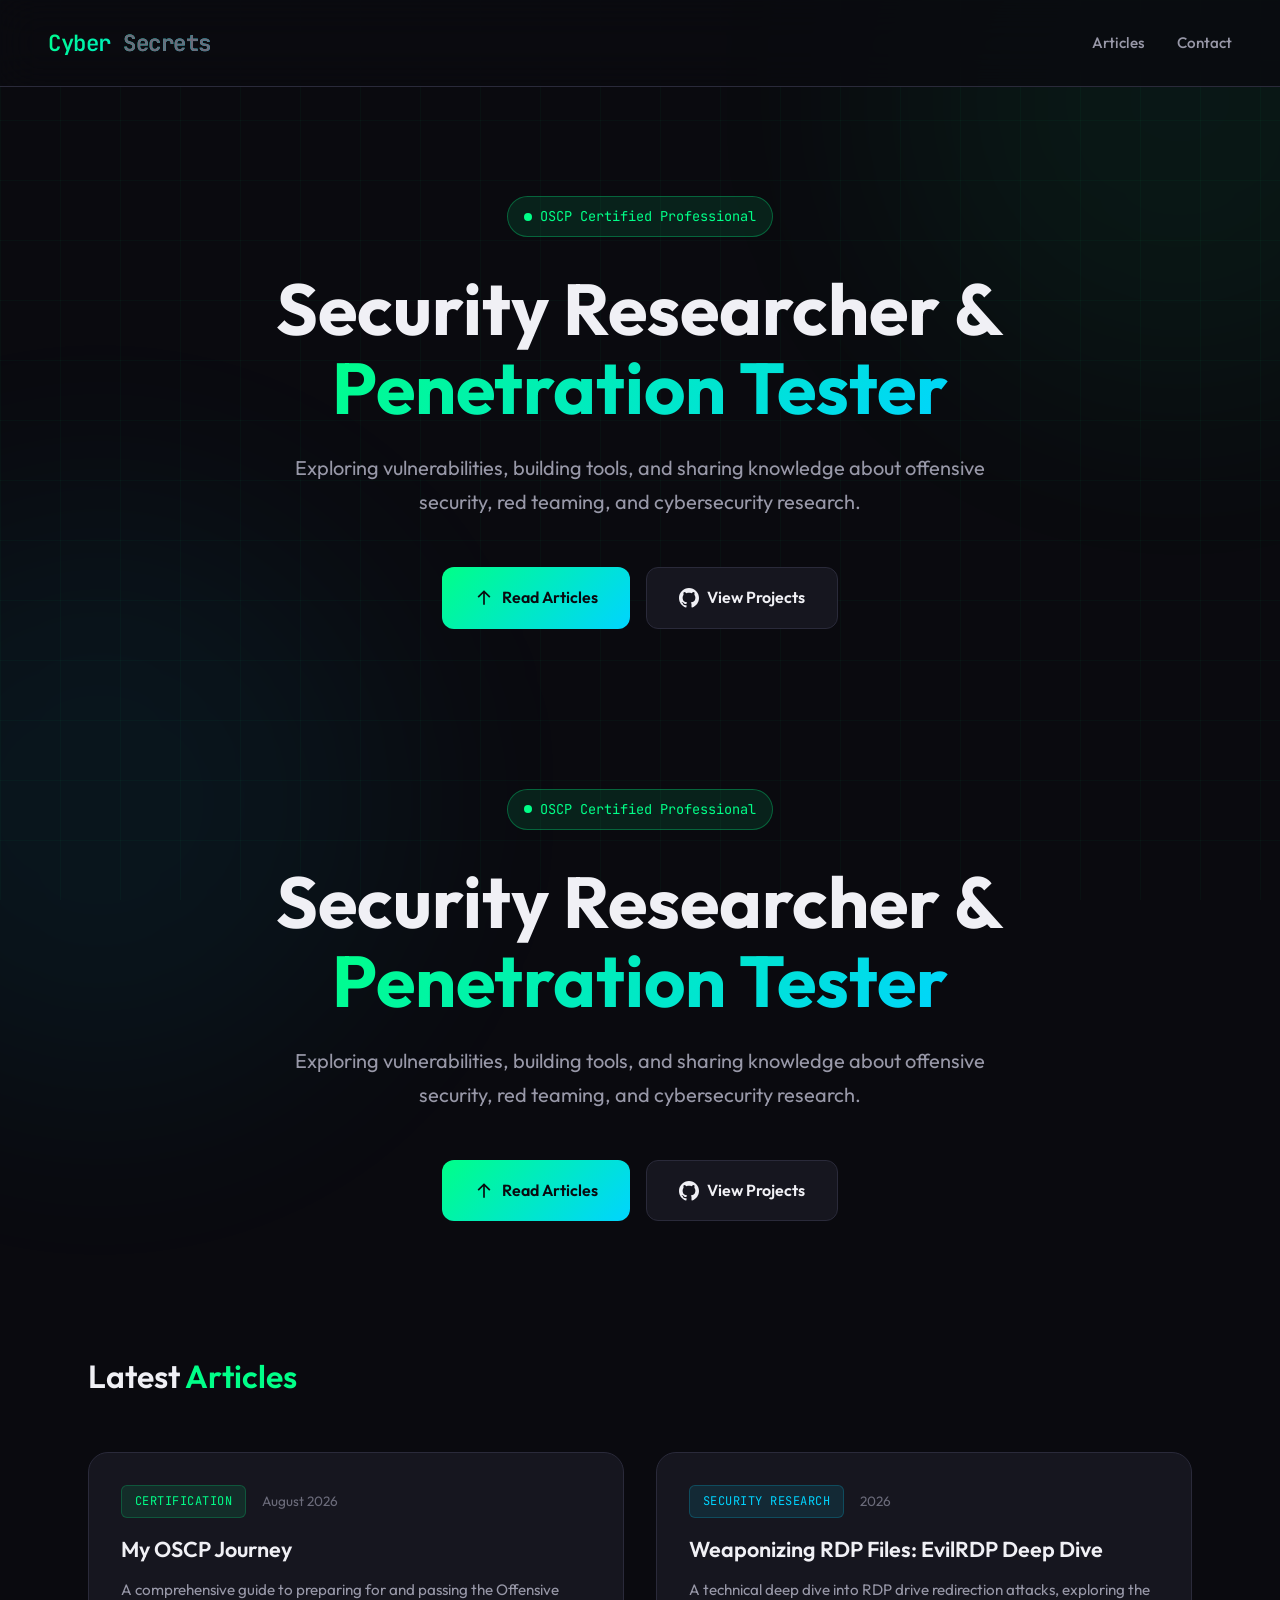
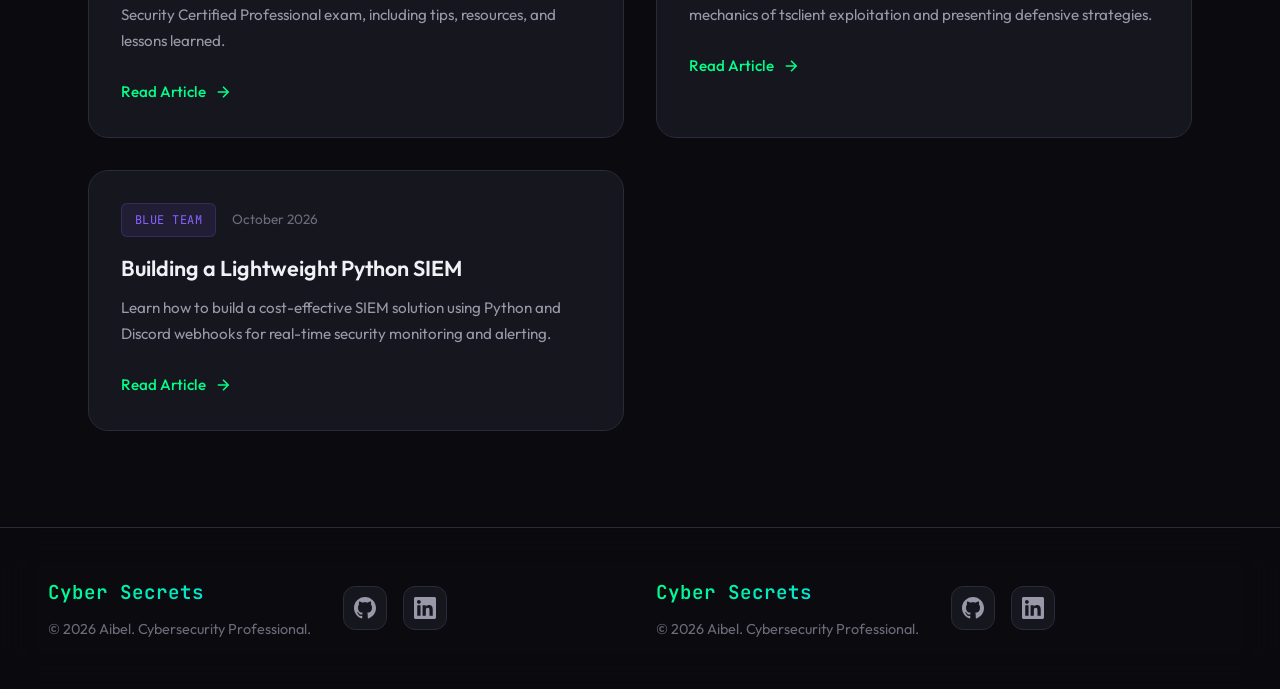
==== commit dd3164d4: "Merge branch 'main' into jules-refactor-css-6740443048574565675" ====
--- a/index.html
+++ b/index.html
@@ -4,6 +4,148 @@
     <meta charset="UTF-8" />
     <meta name="viewport" content="width=device-width, initial-scale=1.0" />
     <title>Aibel | Cybersecurity Professional</title>
+    <link rel="preconnect" href="https://fonts.googleapis.com">
+    <link rel="preconnect" href="https://fonts.gstatic.com" crossorigin>
+    <link href="https://fonts.googleapis.com/css2?family=JetBrains+Mono:wght@400;500;600&family=Outfit:wght@300;400;500;600;700&display=swap" rel="stylesheet">
+    <link rel="stylesheet" href="style.css">
+    <style>
+        :root {
+                    --bg-primary: #0a0a0f;
+                    --bg-secondary: #12121a;
+                    --bg-card: #16161f;
+                    --bg-card-hover: #1c1c28;
+                    --accent-primary: #00ff88;
+                    --accent-secondary: #00d4ff;
+                    --accent-gradient: linear-gradient(135deg, #00ff88 0%, #00d4ff 100%);
+                    --text-primary: #f0f0f5;
+                    --text-secondary: #9898a8;
+                    --text-muted: #6b6b7a;
+                    --border-color: #2a2a3a;
+                    --glow-primary: rgba(0, 255, 136, 0.15);
+                    --glow-secondary: rgba(0, 212, 255, 0.15);
+                }
+
+                body {
+                    font-family: 'Outfit', sans-serif;
+                    background: var(--bg-primary);
+                    color: var(--text-primary);
+                    line-height: 1.7;
+                    min-height: 100vh;
+                    overflow-x: hidden;
+                }
+
+                .bg-glow {
+                    position: fixed;
+                    width: 600px;
+                    height: 600px;
+                    border-radius: 50%;
+                    filter: blur(120px);
+                    opacity: 0.4;
+                    pointer-events: none;
+                    z-index: 0;
+                }
+
+                .bg-glow-1 {
+                    top: -200px;
+                    right: -200px;
+                    background: var(--glow-primary);
+                    animation: float 15s ease-in-out infinite;
+                }
+
+                .bg-glow-2 {
+                    bottom: -200px;
+                    left: -200px;
+                    background: var(--glow-secondary);
+                    animation: float 18s ease-in-out infinite reverse;
+                }
+
+                /* Navigation */
+                nav {
+                    position: fixed;
+                    top: 0;
+                    left: 0;
+                    right: 0;
+                    padding: 1.5rem 3rem;
+                    display: flex;
+                    justify-content: space-between;
+                    align-items: center;
+                    z-index: 1000;
+                    background: rgba(10, 10, 15, 0.8);
+                    backdrop-filter: blur(20px);
+                    border-bottom: 1px solid var(--border-color);
+                }
+
+                .logo {
+                    font-family: 'JetBrains Mono', monospace;
+                    font-size: 1.4rem;
+                    font-weight: 600;
+                    background: var(--accent-gradient);
+                    -webkit-background-clip: text;
+                    -webkit-text-fill-color: transparent;
+                    background-clip: text;
+                    letter-spacing: -0.5px;
+                }
+
+                .logo span {
+                    color: var(--text-muted);
+                    -webkit-text-fill-color: var(--text-muted);
+                }
+
+                .nav-links a {
+                    color: var(--text-secondary);
+                    text-decoration: none;
+                    font-weight: 500;
+                    font-size: 0.95rem;
+                    transition: all 0.3s ease;
+                    position: relative;
+                }
+
+                .footer-logo {
+                    font-family: 'JetBrains Mono', monospace;
+                    font-size: 1.2rem;
+                    font-weight: 600;
+                    background: var(--accent-gradient);
+                    -webkit-background-clip: text;
+                    -webkit-text-fill-color: transparent;
+                    background-clip: text;
+                }
+
+                /* Responsive */
+                @media (max-width: 768px) {
+                    nav {
+                        padding: 1rem 1.5rem;
+                    }
+
+                    .nav-links {
+                        display: none;
+                    }
+
+                    .hero {
+                        padding: 4rem 1.5rem 2rem;
+                    }
+
+                    .posts-section {
+                        padding: 2rem 1.5rem 4rem;
+                    }
+
+                    .posts-grid {
+                        grid-template-columns: 1fr;
+                    }
+
+                    .section-header {
+                        flex-direction: column;
+                        gap: 1rem;
+                        align-items: flex-start;
+                    }
+
+                    .footer-content {
+                        flex-direction: column;
+                        text-align: center;
+                    }
+                }
+    </style>
+</head>
+<body>
     <link rel="preconnect" href="https://fonts.googleapis.com" />
     <link rel="preconnect" href="https://fonts.gstatic.com" crossorigin />
     <link
--- a/style.css
+++ b/style.css
@@ -1,3 +1,812 @@
+* {
+            margin: 0;
+            padding: 0;
+            box-sizing: border-box;
+        }
+
+html {
+            scroll-behavior: smooth;
+        }
+
+/* Animated Background Grid */
+        .bg-grid {
+            position: fixed;
+            top: 0;
+            left: 0;
+            width: 100%;
+            height: 100%;
+            background-image:
+                linear-gradient(rgba(0, 255, 136, 0.03) 1px, transparent 1px),
+                linear-gradient(90deg, rgba(0, 255, 136, 0.03) 1px, transparent 1px);
+            background-size: 60px 60px;
+            pointer-events: none;
+            z-index: 0;
+        }
+
+@keyframes float {
+            0%, 100% { transform: translate(0, 0) scale(1); }
+            50% { transform: translate(50px, 30px) scale(1.1); }
+        }
+
+.nav-links {
+            display: flex;
+            gap: 2rem;
+            align-items: center;
+        }
+
+.nav-links a:hover {
+            color: var(--accent-primary);
+        }
+
+.nav-links a::after {
+            content: '';
+            position: absolute;
+            bottom: -4px;
+            left: 0;
+            width: 0;
+            height: 2px;
+            background: var(--accent-gradient);
+            transition: width 0.3s ease;
+        }
+
+.nav-links a:hover::after {
+            width: 100%;
+        }
+
+.social-icons {
+            display: flex;
+            gap: 1rem;
+        }
+
+.social-icons a {
+            display: flex;
+            align-items: center;
+            justify-content: center;
+            width: 40px;
+            height: 40px;
+            border-radius: 10px;
+            background: var(--bg-card);
+            border: 1px solid var(--border-color);
+            color: var(--text-secondary);
+            transition: all 0.3s ease;
+        }
+
+.social-icons a:hover {
+            background: var(--bg-card-hover);
+            border-color: var(--accent-primary);
+            color: var(--accent-primary);
+            transform: translateY(-2px);
+            box-shadow: 0 8px 25px rgba(0, 255, 136, 0.15);
+        }
+
+.social-icons svg {
+            width: 20px;
+            height: 20px;
+        }
+
+/* Main Content */
+        main {
+            position: relative;
+            z-index: 1;
+            min-height: 100vh;
+            padding-top: 100px;
+        }
+
+/* Hero Section */
+        .hero {
+            max-width: 1200px;
+            margin: 0 auto;
+            padding: 6rem 3rem 4rem;
+            text-align: center;
+        }
+
+.hero-badge {
+            display: inline-flex;
+            align-items: center;
+            gap: 0.5rem;
+            padding: 0.5rem 1rem;
+            background: rgba(0, 255, 136, 0.1);
+            border: 1px solid rgba(0, 255, 136, 0.3);
+            border-radius: 50px;
+            font-family: 'JetBrains Mono', monospace;
+            font-size: 0.85rem;
+            color: var(--accent-primary);
+            margin-bottom: 2rem;
+            animation: fadeInDown 0.6s ease;
+        }
+
+.hero-badge::before {
+            content: '';
+            width: 8px;
+            height: 8px;
+            background: var(--accent-primary);
+            border-radius: 50%;
+            animation: pulse 2s ease-in-out infinite;
+        }
+
+@keyframes pulse {
+            0%, 100% { opacity: 1; transform: scale(1); }
+            50% { opacity: 0.5; transform: scale(1.2); }
+        }
+
+@keyframes fadeInDown {
+            from { opacity: 0; transform: translateY(-20px); }
+            to { opacity: 1; transform: translateY(0); }
+        }
+
+@keyframes fadeInUp {
+            from { opacity: 0; transform: translateY(20px); }
+            to { opacity: 1; transform: translateY(0); }
+        }
+
+.hero h1 {
+            font-size: clamp(2.5rem, 6vw, 4.5rem);
+            font-weight: 700;
+            line-height: 1.1;
+            margin-bottom: 1.5rem;
+            animation: fadeInUp 0.6s ease 0.2s backwards;
+        }
+
+.hero h1 .gradient {
+            background: var(--accent-gradient);
+            -webkit-background-clip: text;
+            -webkit-text-fill-color: transparent;
+            background-clip: text;
+        }
+
+.hero p {
+            font-size: 1.25rem;
+            color: var(--text-secondary);
+            max-width: 700px;
+            margin: 0 auto 3rem;
+            animation: fadeInUp 0.6s ease 0.4s backwards;
+        }
+
+.hero-cta {
+            display: flex;
+            gap: 1rem;
+            justify-content: center;
+            flex-wrap: wrap;
+            animation: fadeInUp 0.6s ease 0.6s backwards;
+        }
+
+.btn {
+            display: inline-flex;
+            align-items: center;
+            gap: 0.5rem;
+            padding: 1rem 2rem;
+            border-radius: 12px;
+            font-weight: 600;
+            font-size: 1rem;
+            text-decoration: none;
+            transition: all 0.3s ease;
+            cursor: pointer;
+        }
+
+.btn-primary {
+            background: var(--accent-gradient);
+            color: var(--bg-primary);
+        }
+
+.btn-primary:hover {
+            transform: translateY(-3px);
+            box-shadow: 0 15px 40px rgba(0, 255, 136, 0.25);
+        }
+
+.btn-secondary {
+            background: var(--bg-card);
+            border: 1px solid var(--border-color);
+            color: var(--text-primary);
+        }
+
+.btn-secondary:hover {
+            background: var(--bg-card-hover);
+            border-color: var(--accent-secondary);
+            transform: translateY(-3px);
+        }
+
+/* Posts Section */
+        .posts-section {
+            max-width: 1200px;
+            margin: 0 auto;
+            padding: 4rem 3rem 6rem;
+        }
+
+.section-header {
+            display: flex;
+            justify-content: space-between;
+            align-items: center;
+            margin-bottom: 3rem;
+        }
+
+.section-title {
+            font-size: 2rem;
+            font-weight: 600;
+        }
+
+.section-title span {
+            color: var(--accent-primary);
+        }
+
+.posts-grid {
+            display: grid;
+            grid-template-columns: repeat(auto-fill, minmax(360px, 1fr));
+            gap: 2rem;
+        }
+
+.post-card {
+            background: var(--bg-card);
+            border: 1px solid var(--border-color);
+            border-radius: 20px;
+            overflow: hidden;
+            transition: all 0.4s ease;
+            position: relative;
+        }
+
+.post-card::before {
+            content: '';
+            position: absolute;
+            top: 0;
+            left: 0;
+            right: 0;
+            height: 3px;
+            background: var(--accent-gradient);
+            opacity: 0;
+            transition: opacity 0.3s ease;
+        }
+
+.post-card:hover {
+            transform: translateY(-8px);
+            border-color: rgba(0, 255, 136, 0.3);
+            box-shadow: 0 20px 60px rgba(0, 0, 0, 0.3),
+                        0 0 40px var(--glow-primary);
+        }
+
+.post-card:hover::before {
+            opacity: 1;
+        }
+
+.post-card-inner {
+            padding: 2rem;
+        }
+
+.post-meta {
+            display: flex;
+            align-items: center;
+            gap: 1rem;
+            margin-bottom: 1rem;
+        }
+
+.post-tag {
+            display: inline-block;
+            padding: 0.35rem 0.8rem;
+            background: rgba(0, 255, 136, 0.1);
+            border: 1px solid rgba(0, 255, 136, 0.2);
+            border-radius: 6px;
+            font-family: 'JetBrains Mono', monospace;
+            font-size: 0.75rem;
+            color: var(--accent-primary);
+            text-transform: uppercase;
+            letter-spacing: 0.5px;
+        }
+
+.post-tag.blue {
+            background: rgba(0, 212, 255, 0.1);
+            border-color: rgba(0, 212, 255, 0.2);
+            color: var(--accent-secondary);
+        }
+
+.post-tag.purple {
+            background: rgba(136, 100, 255, 0.1);
+            border-color: rgba(136, 100, 255, 0.2);
+            color: #8864ff;
+        }
+
+.post-date {
+            font-size: 0.85rem;
+            color: var(--text-muted);
+        }
+
+.post-card h3 {
+            font-size: 1.35rem;
+            font-weight: 600;
+            margin-bottom: 0.75rem;
+            line-height: 1.4;
+            color: var(--text-primary);
+            transition: color 0.3s ease;
+        }
+
+.post-card:hover h3 {
+            color: var(--accent-primary);
+        }
+
+.post-card p {
+            color: var(--text-secondary);
+            font-size: 0.95rem;
+            line-height: 1.7;
+            margin-bottom: 1.5rem;
+        }
+
+.read-more {
+            display: inline-flex;
+            align-items: center;
+            gap: 0.5rem;
+            color: var(--accent-primary);
+            text-decoration: none;
+            font-weight: 500;
+            font-size: 0.95rem;
+            transition: all 0.3s ease;
+        }
+
+.read-more svg {
+            width: 18px;
+            height: 18px;
+            transition: transform 0.3s ease;
+        }
+
+.read-more:hover {
+            gap: 0.75rem;
+        }
+
+.read-more:hover svg {
+            transform: translateX(4px);
+        }
+
+/* Footer */
+        footer {
+            position: relative;
+            z-index: 1;
+            padding: 3rem;
+            border-top: 1px solid var(--border-color);
+            background: rgba(10, 10, 15, 0.8);
+            backdrop-filter: blur(20px);
+        }
+
+.footer-content {
+            max-width: 1200px;
+            margin: 0 auto;
+            display: flex;
+            justify-content: space-between;
+            align-items: center;
+            flex-wrap: wrap;
+            gap: 2rem;
+        }
+
+.footer-left {
+            display: flex;
+            flex-direction: column;
+            gap: 0.5rem;
+        }
+
+.footer-text {
+            color: var(--text-muted);
+            font-size: 0.9rem;
+        }
+
+.footer-social {
+            display: flex;
+            gap: 1rem;
+        }
+
+.footer-social a {
+            display: flex;
+            align-items: center;
+            justify-content: center;
+            width: 44px;
+            height: 44px;
+            border-radius: 12px;
+            background: var(--bg-card);
+            border: 1px solid var(--border-color);
+            color: var(--text-secondary);
+            transition: all 0.3s ease;
+        }
+
+.footer-social a:hover {
+            background: var(--bg-card-hover);
+            border-color: var(--accent-primary);
+            color: var(--accent-primary);
+            transform: translateY(-3px);
+            box-shadow: 0 8px 25px rgba(0, 255, 136, 0.15);
+        }
+
+/* Article */
+        main {
+            position: relative;
+            z-index: 1;
+            min-height: 100vh;
+            padding-top: 100px;
+        }
+
+.article-header {
+            max-width: 900px;
+            margin: 0 auto;
+            padding: 4rem 2rem 2rem;
+            text-align: center;
+        }
+
+.back-link {
+            display: inline-flex;
+            align-items: center;
+            gap: 0.5rem;
+            color: var(--text-muted);
+            text-decoration: none;
+            font-size: 0.9rem;
+            margin-bottom: 2rem;
+            transition: all 0.3s ease;
+        }
+
+.back-link svg {
+            width: 18px;
+            height: 18px;
+        }
+
+.article-meta {
+            display: flex;
+            align-items: center;
+            justify-content: center;
+            gap: 1.5rem;
+            margin-bottom: 1.5rem;
+            flex-wrap: wrap;
+        }
+
+.article-date {
+            color: var(--text-muted);
+            font-size: 0.95rem;
+        }
+
+.article-content strong {
+            color: var(--text-primary);
+            font-weight: 600;
+        }
+
+.article-content em {
+            color: var(--accent-primary);
+            font-style: italic;
+        }
+
+.article-content ul,
+        .article-content ol {
+            margin: 1.5rem 0;
+            padding-left: 1.5rem;
+        }
+
+.article-content a {
+            color: var(--accent-secondary);
+            text-decoration: none;
+            border-bottom: 1px solid rgba(0, 212, 255, 0.3);
+            transition: all 0.3s ease;
+        }
+
+.article-content a:hover {
+            color: var(--accent-primary);
+            border-bottom-color: var(--accent-primary);
+        }
+
+.article-content hr {
+            border: none;
+            height: 1px;
+            background: var(--border-color);
+            margin: 3rem 0;
+        }
+
+/* Highlight Box */
+        .highlight-box {
+            background: var(--bg-card);
+            border: 1px solid var(--border-color);
+            border-left: 4px solid var(--accent-primary);
+            border-radius: 12px;
+            padding: 1.5rem 2rem;
+            margin: 2rem 0;
+        }
+
+.highlight-box h4 {
+            color: var(--accent-primary);
+            margin-top: 0;
+            margin-bottom: 1rem;
+        }
+
+.highlight-box ul {
+            margin-bottom: 0;
+        }
+
+.highlight-box li:last-child {
+            margin-bottom: 0;
+        }
+
+/* Author Section */
+        .author-section {
+            display: flex;
+            align-items: center;
+            gap: 1.5rem;
+            background: var(--bg-card);
+            border: 1px solid var(--border-color);
+            border-radius: 16px;
+            padding: 2rem;
+            margin-top: 4rem;
+        }
+
+.author-info h4 {
+            font-size: 1.1rem;
+            color: var(--text-primary);
+            margin: 0 0 0.25rem;
+        }
+
+.author-info p {
+            color: var(--text-muted);
+            font-size: 0.95rem;
+            margin: 0 0 0.75rem;
+        }
+
+.author-links {
+            display: flex;
+            gap: 0.75rem;
+        }
+
+.author-links a {
+            display: flex;
+            align-items: center;
+            justify-content: center;
+            width: 36px;
+            height: 36px;
+            border-radius: 8px;
+            background: var(--bg-secondary);
+            border: 1px solid var(--border-color);
+            color: var(--text-secondary);
+            transition: all 0.3s ease;
+        }
+
+.author-links a:hover {
+            background: var(--bg-card-hover);
+            border-color: var(--accent-primary);
+            color: var(--accent-primary);
+        }
+
+.author-links svg {
+            width: 18px;
+            height: 18px;
+        }
+
+pre::before {
+            content: attr(data-lang);
+            position: absolute;
+            top: 0;
+            right: 0;
+            padding: 0.25rem 0.75rem;
+            font-family: 'JetBrains Mono', monospace;
+            font-size: 0.7rem;
+            color: var(--text-muted);
+            background: var(--border-color);
+            border-radius: 0 12px 0 8px;
+            text-transform: uppercase;
+        }
+
+/* Warning Box */
+        .warning-box {
+            background: rgba(255, 100, 100, 0.08);
+            border: 1px solid rgba(255, 100, 100, 0.3);
+            border-left: 4px solid #ff6464;
+            border-radius: 12px;
+            padding: 1.5rem 2rem;
+            margin: 2rem 0;
+        }
+
+.warning-box h4 {
+            color: #ff6464;
+            margin-top: 0;
+            margin-bottom: 0.75rem;
+            display: flex;
+            align-items: center;
+            gap: 0.5rem;
+        }
+
+.warning-box p {
+            margin-bottom: 0;
+            color: var(--text-secondary);
+        }
+
+.info-box ul {
+            margin-bottom: 0;
+        }
+
+.info-box li:last-child {
+            margin-bottom: 0;
+        }
+
+/* Table of Contents */
+        .toc {
+            background: var(--bg-card);
+            border: 1px solid var(--border-color);
+            border-radius: 16px;
+            padding: 2rem;
+            margin: 2rem 0;
+        }
+
+.toc h4 {
+            color: var(--text-primary);
+            margin-bottom: 1rem;
+            font-size: 1rem;
+            text-transform: uppercase;
+            letter-spacing: 1px;
+        }
+
+.toc ul {
+            list-style: none;
+            padding-left: 0;
+            margin: 0;
+        }
+
+.toc li {
+            margin-bottom: 0.5rem;
+        }
+
+.toc a {
+            color: var(--text-secondary);
+            text-decoration: none;
+            font-size: 0.95rem;
+            transition: all 0.3s ease;
+            display: flex;
+            align-items: center;
+            gap: 0.5rem;
+        }
+
+.toc a::before {
+            content: '→';
+            color: var(--accent-secondary);
+            opacity: 0;
+            transition: all 0.3s ease;
+        }
+
+.toc a:hover {
+            color: var(--accent-primary);
+            padding-left: 0.5rem;
+        }
+
+.toc a:hover::before {
+            opacity: 1;
+        }
+
+/* References */
+        .references {
+            background: var(--bg-card);
+            border: 1px solid var(--border-color);
+            border-radius: 16px;
+            padding: 2rem;
+            margin-top: 3rem;
+        }
+
+.references h3 {
+            margin-top: 0;
+            margin-bottom: 1.5rem;
+            color: var(--text-primary);
+        }
+
+.references ol {
+            margin: 0;
+            padding-left: 1.5rem;
+        }
+
+.references li {
+            margin-bottom: 0.75rem;
+            font-size: 0.95rem;
+        }
+
+.references li:last-child {
+            margin-bottom: 0;
+        }
+
+.info-box p {
+            margin-bottom: 0;
+        }
+
+/* Event Card */
+        .event-cards {
+            display: grid;
+            gap: 1.5rem;
+            margin: 2rem 0;
+        }
+
+.event-card {
+            background: var(--bg-card);
+            border: 1px solid var(--border-color);
+            border-radius: 12px;
+            padding: 1.5rem;
+            transition: all 0.3s ease;
+        }
+
+.event-card:hover {
+            border-color: rgba(136, 100, 255, 0.3);
+            transform: translateY(-2px);
+        }
+
+.event-card-header {
+            display: flex;
+            align-items: center;
+            gap: 1rem;
+            margin-bottom: 0.75rem;
+        }
+
+.event-id {
+            font-family: 'JetBrains Mono', monospace;
+            font-size: 0.85rem;
+            padding: 0.25rem 0.75rem;
+            background: rgba(136, 100, 255, 0.15);
+            border-radius: 6px;
+            color: var(--accent-purple);
+        }
+
+.event-card h4 {
+            color: var(--text-primary);
+            font-size: 1.05rem;
+            margin: 0;
+        }
+
+.event-card p {
+            color: var(--text-secondary);
+            font-size: 0.95rem;
+            margin: 0;
+        }
+
+/* Architecture Diagram */
+        .architecture {
+            background: var(--bg-card);
+            border: 1px solid var(--border-color);
+            border-radius: 16px;
+            padding: 2rem;
+            margin: 2rem 0;
+            text-align: center;
+        }
+
+.architecture h4 {
+            margin-bottom: 1.5rem;
+            color: var(--text-primary);
+        }
+
+.arch-flow {
+            display: flex;
+            align-items: center;
+            justify-content: center;
+            gap: 1rem;
+            flex-wrap: wrap;
+        }
+
+.arch-box {
+            background: rgba(136, 100, 255, 0.1);
+            border: 1px solid rgba(136, 100, 255, 0.3);
+            border-radius: 10px;
+            padding: 1rem 1.5rem;
+            font-family: 'JetBrains Mono', monospace;
+            font-size: 0.85rem;
+            color: var(--accent-purple);
+        }
+
+.arch-arrow {
+            color: var(--text-muted);
+            font-size: 1.5rem;
+        }
+
+/* Article Images */
+        .article-image {
+            margin: 2rem 0;
+            border-radius: 12px;
+            overflow: hidden;
+            background: rgba(255, 255, 255, 0.03);
+            border: 1px solid rgba(255, 255, 255, 0.1);
+        }
+
+.article-image img {
+            width: 100%;
+            height: auto;
+            display: block;
+        }
+
+.article-image figcaption {
+            padding: 1rem 1.5rem;
+            font-size: 0.9rem;
+            color: rgba(255, 255, 255, 0.6);
+            text-align: center;
+            border-top: 1px solid rgba(255, 255, 255, 0.1);
+            background: rgba(0, 0, 0, 0.3);
+        }
 .page-index {
   --bg-primary: #0a0a0f;
   --bg-secondary: #12121a;
--- a/style.css
+++ b/style.css
@@ -1,3 +1,812 @@
+* {
+            margin: 0;
+            padding: 0;
+            box-sizing: border-box;
+        }
+
+html {
+            scroll-behavior: smooth;
+        }
+
+/* Animated Background Grid */
+        .bg-grid {
+            position: fixed;
+            top: 0;
+            left: 0;
+            width: 100%;
+            height: 100%;
+            background-image:
+                linear-gradient(rgba(0, 255, 136, 0.03) 1px, transparent 1px),
+                linear-gradient(90deg, rgba(0, 255, 136, 0.03) 1px, transparent 1px);
+            background-size: 60px 60px;
+            pointer-events: none;
+            z-index: 0;
+        }
+
+@keyframes float {
+            0%, 100% { transform: translate(0, 0) scale(1); }
+            50% { transform: translate(50px, 30px) scale(1.1); }
+        }
+
+.nav-links {
+            display: flex;
+            gap: 2rem;
+            align-items: center;
+        }
+
+.nav-links a:hover {
+            color: var(--accent-primary);
+        }
+
+.nav-links a::after {
+            content: '';
+            position: absolute;
+            bottom: -4px;
+            left: 0;
+            width: 0;
+            height: 2px;
+            background: var(--accent-gradient);
+            transition: width 0.3s ease;
+        }
+
+.nav-links a:hover::after {
+            width: 100%;
+        }
+
+.social-icons {
+            display: flex;
+            gap: 1rem;
+        }
+
+.social-icons a {
+            display: flex;
+            align-items: center;
+            justify-content: center;
+            width: 40px;
+            height: 40px;
+            border-radius: 10px;
+            background: var(--bg-card);
+            border: 1px solid var(--border-color);
+            color: var(--text-secondary);
+            transition: all 0.3s ease;
+        }
+
+.social-icons a:hover {
+            background: var(--bg-card-hover);
+            border-color: var(--accent-primary);
+            color: var(--accent-primary);
+            transform: translateY(-2px);
+            box-shadow: 0 8px 25px rgba(0, 255, 136, 0.15);
+        }
+
+.social-icons svg {
+            width: 20px;
+            height: 20px;
+        }
+
+/* Main Content */
+        main {
+            position: relative;
+            z-index: 1;
+            min-height: 100vh;
+            padding-top: 100px;
+        }
+
+/* Hero Section */
+        .hero {
+            max-width: 1200px;
+            margin: 0 auto;
+            padding: 6rem 3rem 4rem;
+            text-align: center;
+        }
+
+.hero-badge {
+            display: inline-flex;
+            align-items: center;
+            gap: 0.5rem;
+            padding: 0.5rem 1rem;
+            background: rgba(0, 255, 136, 0.1);
+            border: 1px solid rgba(0, 255, 136, 0.3);
+            border-radius: 50px;
+            font-family: 'JetBrains Mono', monospace;
+            font-size: 0.85rem;
+            color: var(--accent-primary);
+            margin-bottom: 2rem;
+            animation: fadeInDown 0.6s ease;
+        }
+
+.hero-badge::before {
+            content: '';
+            width: 8px;
+            height: 8px;
+            background: var(--accent-primary);
+            border-radius: 50%;
+            animation: pulse 2s ease-in-out infinite;
+        }
+
+@keyframes pulse {
+            0%, 100% { opacity: 1; transform: scale(1); }
+            50% { opacity: 0.5; transform: scale(1.2); }
+        }
+
+@keyframes fadeInDown {
+            from { opacity: 0; transform: translateY(-20px); }
+            to { opacity: 1; transform: translateY(0); }
+        }
+
+@keyframes fadeInUp {
+            from { opacity: 0; transform: translateY(20px); }
+            to { opacity: 1; transform: translateY(0); }
+        }
+
+.hero h1 {
+            font-size: clamp(2.5rem, 6vw, 4.5rem);
+            font-weight: 700;
+            line-height: 1.1;
+            margin-bottom: 1.5rem;
+            animation: fadeInUp 0.6s ease 0.2s backwards;
+        }
+
+.hero h1 .gradient {
+            background: var(--accent-gradient);
+            -webkit-background-clip: text;
+            -webkit-text-fill-color: transparent;
+            background-clip: text;
+        }
+
+.hero p {
+            font-size: 1.25rem;
+            color: var(--text-secondary);
+            max-width: 700px;
+            margin: 0 auto 3rem;
+            animation: fadeInUp 0.6s ease 0.4s backwards;
+        }
+
+.hero-cta {
+            display: flex;
+            gap: 1rem;
+            justify-content: center;
+            flex-wrap: wrap;
+            animation: fadeInUp 0.6s ease 0.6s backwards;
+        }
+
+.btn {
+            display: inline-flex;
+            align-items: center;
+            gap: 0.5rem;
+            padding: 1rem 2rem;
+            border-radius: 12px;
+            font-weight: 600;
+            font-size: 1rem;
+            text-decoration: none;
+            transition: all 0.3s ease;
+            cursor: pointer;
+        }
+
+.btn-primary {
+            background: var(--accent-gradient);
+            color: var(--bg-primary);
+        }
+
+.btn-primary:hover {
+            transform: translateY(-3px);
+            box-shadow: 0 15px 40px rgba(0, 255, 136, 0.25);
+        }
+
+.btn-secondary {
+            background: var(--bg-card);
+            border: 1px solid var(--border-color);
+            color: var(--text-primary);
+        }
+
+.btn-secondary:hover {
+            background: var(--bg-card-hover);
+            border-color: var(--accent-secondary);
+            transform: translateY(-3px);
+        }
+
+/* Posts Section */
+        .posts-section {
+            max-width: 1200px;
+            margin: 0 auto;
+            padding: 4rem 3rem 6rem;
+        }
+
+.section-header {
+            display: flex;
+            justify-content: space-between;
+            align-items: center;
+            margin-bottom: 3rem;
+        }
+
+.section-title {
+            font-size: 2rem;
+            font-weight: 600;
+        }
+
+.section-title span {
+            color: var(--accent-primary);
+        }
+
+.posts-grid {
+            display: grid;
+            grid-template-columns: repeat(auto-fill, minmax(360px, 1fr));
+            gap: 2rem;
+        }
+
+.post-card {
+            background: var(--bg-card);
+            border: 1px solid var(--border-color);
+            border-radius: 20px;
+            overflow: hidden;
+            transition: all 0.4s ease;
+            position: relative;
+        }
+
+.post-card::before {
+            content: '';
+            position: absolute;
+            top: 0;
+            left: 0;
+            right: 0;
+            height: 3px;
+            background: var(--accent-gradient);
+            opacity: 0;
+            transition: opacity 0.3s ease;
+        }
+
+.post-card:hover {
+            transform: translateY(-8px);
+            border-color: rgba(0, 255, 136, 0.3);
+            box-shadow: 0 20px 60px rgba(0, 0, 0, 0.3),
+                        0 0 40px var(--glow-primary);
+        }
+
+.post-card:hover::before {
+            opacity: 1;
+        }
+
+.post-card-inner {
+            padding: 2rem;
+        }
+
+.post-meta {
+            display: flex;
+            align-items: center;
+            gap: 1rem;
+            margin-bottom: 1rem;
+        }
+
+.post-tag {
+            display: inline-block;
+            padding: 0.35rem 0.8rem;
+            background: rgba(0, 255, 136, 0.1);
+            border: 1px solid rgba(0, 255, 136, 0.2);
+            border-radius: 6px;
+            font-family: 'JetBrains Mono', monospace;
+            font-size: 0.75rem;
+            color: var(--accent-primary);
+            text-transform: uppercase;
+            letter-spacing: 0.5px;
+        }
+
+.post-tag.blue {
+            background: rgba(0, 212, 255, 0.1);
+            border-color: rgba(0, 212, 255, 0.2);
+            color: var(--accent-secondary);
+        }
+
+.post-tag.purple {
+            background: rgba(136, 100, 255, 0.1);
+            border-color: rgba(136, 100, 255, 0.2);
+            color: #8864ff;
+        }
+
+.post-date {
+            font-size: 0.85rem;
+            color: var(--text-muted);
+        }
+
+.post-card h3 {
+            font-size: 1.35rem;
+            font-weight: 600;
+            margin-bottom: 0.75rem;
+            line-height: 1.4;
+            color: var(--text-primary);
+            transition: color 0.3s ease;
+        }
+
+.post-card:hover h3 {
+            color: var(--accent-primary);
+        }
+
+.post-card p {
+            color: var(--text-secondary);
+            font-size: 0.95rem;
+            line-height: 1.7;
+            margin-bottom: 1.5rem;
+        }
+
+.read-more {
+            display: inline-flex;
+            align-items: center;
+            gap: 0.5rem;
+            color: var(--accent-primary);
+            text-decoration: none;
+            font-weight: 500;
+            font-size: 0.95rem;
+            transition: all 0.3s ease;
+        }
+
+.read-more svg {
+            width: 18px;
+            height: 18px;
+            transition: transform 0.3s ease;
+        }
+
+.read-more:hover {
+            gap: 0.75rem;
+        }
+
+.read-more:hover svg {
+            transform: translateX(4px);
+        }
+
+/* Footer */
+        footer {
+            position: relative;
+            z-index: 1;
+            padding: 3rem;
+            border-top: 1px solid var(--border-color);
+            background: rgba(10, 10, 15, 0.8);
+            backdrop-filter: blur(20px);
+        }
+
+.footer-content {
+            max-width: 1200px;
+            margin: 0 auto;
+            display: flex;
+            justify-content: space-between;
+            align-items: center;
+            flex-wrap: wrap;
+            gap: 2rem;
+        }
+
+.footer-left {
+            display: flex;
+            flex-direction: column;
+            gap: 0.5rem;
+        }
+
+.footer-text {
+            color: var(--text-muted);
+            font-size: 0.9rem;
+        }
+
+.footer-social {
+            display: flex;
+            gap: 1rem;
+        }
+
+.footer-social a {
+            display: flex;
+            align-items: center;
+            justify-content: center;
+            width: 44px;
+            height: 44px;
+            border-radius: 12px;
+            background: var(--bg-card);
+            border: 1px solid var(--border-color);
+            color: var(--text-secondary);
+            transition: all 0.3s ease;
+        }
+
+.footer-social a:hover {
+            background: var(--bg-card-hover);
+            border-color: var(--accent-primary);
+            color: var(--accent-primary);
+            transform: translateY(-3px);
+            box-shadow: 0 8px 25px rgba(0, 255, 136, 0.15);
+        }
+
+/* Article */
+        main {
+            position: relative;
+            z-index: 1;
+            min-height: 100vh;
+            padding-top: 100px;
+        }
+
+.article-header {
+            max-width: 900px;
+            margin: 0 auto;
+            padding: 4rem 2rem 2rem;
+            text-align: center;
+        }
+
+.back-link {
+            display: inline-flex;
+            align-items: center;
+            gap: 0.5rem;
+            color: var(--text-muted);
+            text-decoration: none;
+            font-size: 0.9rem;
+            margin-bottom: 2rem;
+            transition: all 0.3s ease;
+        }
+
+.back-link svg {
+            width: 18px;
+            height: 18px;
+        }
+
+.article-meta {
+            display: flex;
+            align-items: center;
+            justify-content: center;
+            gap: 1.5rem;
+            margin-bottom: 1.5rem;
+            flex-wrap: wrap;
+        }
+
+.article-date {
+            color: var(--text-muted);
+            font-size: 0.95rem;
+        }
+
+.article-content strong {
+            color: var(--text-primary);
+            font-weight: 600;
+        }
+
+.article-content em {
+            color: var(--accent-primary);
+            font-style: italic;
+        }
+
+.article-content ul,
+        .article-content ol {
+            margin: 1.5rem 0;
+            padding-left: 1.5rem;
+        }
+
+.article-content a {
+            color: var(--accent-secondary);
+            text-decoration: none;
+            border-bottom: 1px solid rgba(0, 212, 255, 0.3);
+            transition: all 0.3s ease;
+        }
+
+.article-content a:hover {
+            color: var(--accent-primary);
+            border-bottom-color: var(--accent-primary);
+        }
+
+.article-content hr {
+            border: none;
+            height: 1px;
+            background: var(--border-color);
+            margin: 3rem 0;
+        }
+
+/* Highlight Box */
+        .highlight-box {
+            background: var(--bg-card);
+            border: 1px solid var(--border-color);
+            border-left: 4px solid var(--accent-primary);
+            border-radius: 12px;
+            padding: 1.5rem 2rem;
+            margin: 2rem 0;
+        }
+
+.highlight-box h4 {
+            color: var(--accent-primary);
+            margin-top: 0;
+            margin-bottom: 1rem;
+        }
+
+.highlight-box ul {
+            margin-bottom: 0;
+        }
+
+.highlight-box li:last-child {
+            margin-bottom: 0;
+        }
+
+/* Author Section */
+        .author-section {
+            display: flex;
+            align-items: center;
+            gap: 1.5rem;
+            background: var(--bg-card);
+            border: 1px solid var(--border-color);
+            border-radius: 16px;
+            padding: 2rem;
+            margin-top: 4rem;
+        }
+
+.author-info h4 {
+            font-size: 1.1rem;
+            color: var(--text-primary);
+            margin: 0 0 0.25rem;
+        }
+
+.author-info p {
+            color: var(--text-muted);
+            font-size: 0.95rem;
+            margin: 0 0 0.75rem;
+        }
+
+.author-links {
+            display: flex;
+            gap: 0.75rem;
+        }
+
+.author-links a {
+            display: flex;
+            align-items: center;
+            justify-content: center;
+            width: 36px;
+            height: 36px;
+            border-radius: 8px;
+            background: var(--bg-secondary);
+            border: 1px solid var(--border-color);
+            color: var(--text-secondary);
+            transition: all 0.3s ease;
+        }
+
+.author-links a:hover {
+            background: var(--bg-card-hover);
+            border-color: var(--accent-primary);
+            color: var(--accent-primary);
+        }
+
+.author-links svg {
+            width: 18px;
+            height: 18px;
+        }
+
+pre::before {
+            content: attr(data-lang);
+            position: absolute;
+            top: 0;
+            right: 0;
+            padding: 0.25rem 0.75rem;
+            font-family: 'JetBrains Mono', monospace;
+            font-size: 0.7rem;
+            color: var(--text-muted);
+            background: var(--border-color);
+            border-radius: 0 12px 0 8px;
+            text-transform: uppercase;
+        }
+
+/* Warning Box */
+        .warning-box {
+            background: rgba(255, 100, 100, 0.08);
+            border: 1px solid rgba(255, 100, 100, 0.3);
+            border-left: 4px solid #ff6464;
+            border-radius: 12px;
+            padding: 1.5rem 2rem;
+            margin: 2rem 0;
+        }
+
+.warning-box h4 {
+            color: #ff6464;
+            margin-top: 0;
+            margin-bottom: 0.75rem;
+            display: flex;
+            align-items: center;
+            gap: 0.5rem;
+        }
+
+.warning-box p {
+            margin-bottom: 0;
+            color: var(--text-secondary);
+        }
+
+.info-box ul {
+            margin-bottom: 0;
+        }
+
+.info-box li:last-child {
+            margin-bottom: 0;
+        }
+
+/* Table of Contents */
+        .toc {
+            background: var(--bg-card);
+            border: 1px solid var(--border-color);
+            border-radius: 16px;
+            padding: 2rem;
+            margin: 2rem 0;
+        }
+
+.toc h4 {
+            color: var(--text-primary);
+            margin-bottom: 1rem;
+            font-size: 1rem;
+            text-transform: uppercase;
+            letter-spacing: 1px;
+        }
+
+.toc ul {
+            list-style: none;
+            padding-left: 0;
+            margin: 0;
+        }
+
+.toc li {
+            margin-bottom: 0.5rem;
+        }
+
+.toc a {
+            color: var(--text-secondary);
+            text-decoration: none;
+            font-size: 0.95rem;
+            transition: all 0.3s ease;
+            display: flex;
+            align-items: center;
+            gap: 0.5rem;
+        }
+
+.toc a::before {
+            content: '→';
+            color: var(--accent-secondary);
+            opacity: 0;
+            transition: all 0.3s ease;
+        }
+
+.toc a:hover {
+            color: var(--accent-primary);
+            padding-left: 0.5rem;
+        }
+
+.toc a:hover::before {
+            opacity: 1;
+        }
+
+/* References */
+        .references {
+            background: var(--bg-card);
+            border: 1px solid var(--border-color);
+            border-radius: 16px;
+            padding: 2rem;
+            margin-top: 3rem;
+        }
+
+.references h3 {
+            margin-top: 0;
+            margin-bottom: 1.5rem;
+            color: var(--text-primary);
+        }
+
+.references ol {
+            margin: 0;
+            padding-left: 1.5rem;
+        }
+
+.references li {
+            margin-bottom: 0.75rem;
+            font-size: 0.95rem;
+        }
+
+.references li:last-child {
+            margin-bottom: 0;
+        }
+
+.info-box p {
+            margin-bottom: 0;
+        }
+
+/* Event Card */
+        .event-cards {
+            display: grid;
+            gap: 1.5rem;
+            margin: 2rem 0;
+        }
+
+.event-card {
+            background: var(--bg-card);
+            border: 1px solid var(--border-color);
+            border-radius: 12px;
+            padding: 1.5rem;
+            transition: all 0.3s ease;
+        }
+
+.event-card:hover {
+            border-color: rgba(136, 100, 255, 0.3);
+            transform: translateY(-2px);
+        }
+
+.event-card-header {
+            display: flex;
+            align-items: center;
+            gap: 1rem;
+            margin-bottom: 0.75rem;
+        }
+
+.event-id {
+            font-family: 'JetBrains Mono', monospace;
+            font-size: 0.85rem;
+            padding: 0.25rem 0.75rem;
+            background: rgba(136, 100, 255, 0.15);
+            border-radius: 6px;
+            color: var(--accent-purple);
+        }
+
+.event-card h4 {
+            color: var(--text-primary);
+            font-size: 1.05rem;
+            margin: 0;
+        }
+
+.event-card p {
+            color: var(--text-secondary);
+            font-size: 0.95rem;
+            margin: 0;
+        }
+
+/* Architecture Diagram */
+        .architecture {
+            background: var(--bg-card);
+            border: 1px solid var(--border-color);
+            border-radius: 16px;
+            padding: 2rem;
+            margin: 2rem 0;
+            text-align: center;
+        }
+
+.architecture h4 {
+            margin-bottom: 1.5rem;
+            color: var(--text-primary);
+        }
+
+.arch-flow {
+            display: flex;
+            align-items: center;
+            justify-content: center;
+            gap: 1rem;
+            flex-wrap: wrap;
+        }
+
+.arch-box {
+            background: rgba(136, 100, 255, 0.1);
+            border: 1px solid rgba(136, 100, 255, 0.3);
+            border-radius: 10px;
+            padding: 1rem 1.5rem;
+            font-family: 'JetBrains Mono', monospace;
+            font-size: 0.85rem;
+            color: var(--accent-purple);
+        }
+
+.arch-arrow {
+            color: var(--text-muted);
+            font-size: 1.5rem;
+        }
+
+/* Article Images */
+        .article-image {
+            margin: 2rem 0;
+            border-radius: 12px;
+            overflow: hidden;
+            background: rgba(255, 255, 255, 0.03);
+            border: 1px solid rgba(255, 255, 255, 0.1);
+        }
+
+.article-image img {
+            width: 100%;
+            height: auto;
+            display: block;
+        }
+
+.article-image figcaption {
+            padding: 1rem 1.5rem;
+            font-size: 0.9rem;
+            color: rgba(255, 255, 255, 0.6);
+            text-align: center;
+            border-top: 1px solid rgba(255, 255, 255, 0.1);
+            background: rgba(0, 0, 0, 0.3);
+        }
 .page-index {
   --bg-primary: #0a0a0f;
   --bg-secondary: #12121a;
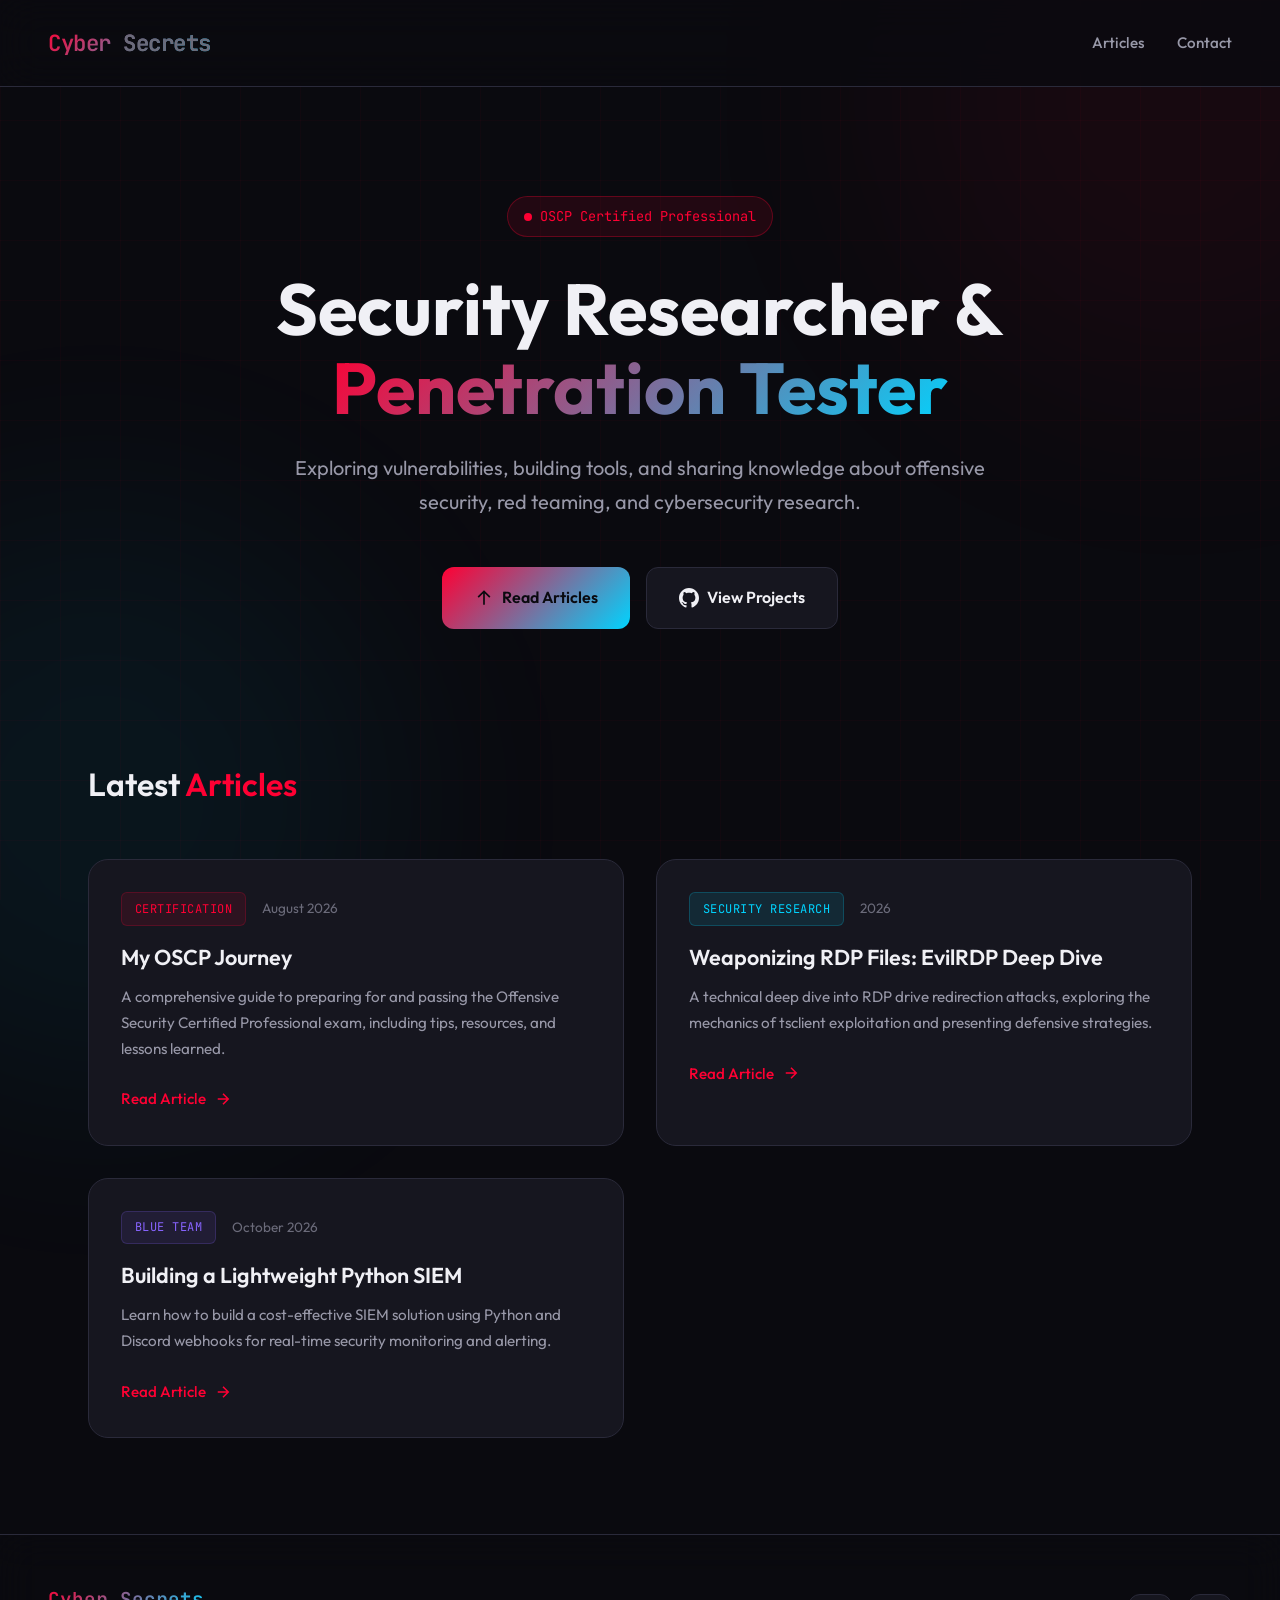
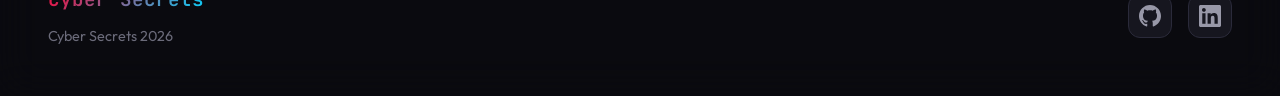
==== commit bce4abca: "Updated Site" ====
--- a/index.html
+++ b/index.html
@@ -8,152 +8,7 @@
     <link rel="preconnect" href="https://fonts.gstatic.com" crossorigin>
     <link href="https://fonts.googleapis.com/css2?family=JetBrains+Mono:wght@400;500;600&family=Outfit:wght@300;400;500;600;700&display=swap" rel="stylesheet">
     <link rel="stylesheet" href="style.css">
-    <style>
-        :root {
-                    --bg-primary: #0a0a0f;
-                    --bg-secondary: #12121a;
-                    --bg-card: #16161f;
-                    --bg-card-hover: #1c1c28;
-                    --accent-primary: #00ff88;
-                    --accent-secondary: #00d4ff;
-                    --accent-gradient: linear-gradient(135deg, #00ff88 0%, #00d4ff 100%);
-                    --text-primary: #f0f0f5;
-                    --text-secondary: #9898a8;
-                    --text-muted: #6b6b7a;
-                    --border-color: #2a2a3a;
-                    --glow-primary: rgba(0, 255, 136, 0.15);
-                    --glow-secondary: rgba(0, 212, 255, 0.15);
-                }
-
-                body {
-                    font-family: 'Outfit', sans-serif;
-                    background: var(--bg-primary);
-                    color: var(--text-primary);
-                    line-height: 1.7;
-                    min-height: 100vh;
-                    overflow-x: hidden;
-                }
-
-                .bg-glow {
-                    position: fixed;
-                    width: 600px;
-                    height: 600px;
-                    border-radius: 50%;
-                    filter: blur(120px);
-                    opacity: 0.4;
-                    pointer-events: none;
-                    z-index: 0;
-                }
-
-                .bg-glow-1 {
-                    top: -200px;
-                    right: -200px;
-                    background: var(--glow-primary);
-                    animation: float 15s ease-in-out infinite;
-                }
-
-                .bg-glow-2 {
-                    bottom: -200px;
-                    left: -200px;
-                    background: var(--glow-secondary);
-                    animation: float 18s ease-in-out infinite reverse;
-                }
-
-                /* Navigation */
-                nav {
-                    position: fixed;
-                    top: 0;
-                    left: 0;
-                    right: 0;
-                    padding: 1.5rem 3rem;
-                    display: flex;
-                    justify-content: space-between;
-                    align-items: center;
-                    z-index: 1000;
-                    background: rgba(10, 10, 15, 0.8);
-                    backdrop-filter: blur(20px);
-                    border-bottom: 1px solid var(--border-color);
-                }
-
-                .logo {
-                    font-family: 'JetBrains Mono', monospace;
-                    font-size: 1.4rem;
-                    font-weight: 600;
-                    background: var(--accent-gradient);
-                    -webkit-background-clip: text;
-                    -webkit-text-fill-color: transparent;
-                    background-clip: text;
-                    letter-spacing: -0.5px;
-                }
-
-                .logo span {
-                    color: var(--text-muted);
-                    -webkit-text-fill-color: var(--text-muted);
-                }
-
-                .nav-links a {
-                    color: var(--text-secondary);
-                    text-decoration: none;
-                    font-weight: 500;
-                    font-size: 0.95rem;
-                    transition: all 0.3s ease;
-                    position: relative;
-                }
-
-                .footer-logo {
-                    font-family: 'JetBrains Mono', monospace;
-                    font-size: 1.2rem;
-                    font-weight: 600;
-                    background: var(--accent-gradient);
-                    -webkit-background-clip: text;
-                    -webkit-text-fill-color: transparent;
-                    background-clip: text;
-                }
-
-                /* Responsive */
-                @media (max-width: 768px) {
-                    nav {
-                        padding: 1rem 1.5rem;
-                    }
-
-                    .nav-links {
-                        display: none;
-                    }
-
-                    .hero {
-                        padding: 4rem 1.5rem 2rem;
-                    }
-
-                    .posts-section {
-                        padding: 2rem 1.5rem 4rem;
-                    }
-
-                    .posts-grid {
-                        grid-template-columns: 1fr;
-                    }
-
-                    .section-header {
-                        flex-direction: column;
-                        gap: 1rem;
-                        align-items: flex-start;
-                    }
-
-                    .footer-content {
-                        flex-direction: column;
-                        text-align: center;
-                    }
-                }
-    </style>
 </head>
-<body>
-    <link rel="preconnect" href="https://fonts.googleapis.com" />
-    <link rel="preconnect" href="https://fonts.gstatic.com" crossorigin />
-    <link
-      href="https://fonts.googleapis.com/css2?family=JetBrains+Mono:wght@400;500;600&family=Outfit:wght@300;400;500;600;700&display=swap"
-      rel="stylesheet"
-    />
-    <link rel="stylesheet" href="style.css" />
-  </head>
   <body class="page-index">
     <div class="bg-grid"></div>
     <div class="bg-glow bg-glow-1"></div>
@@ -169,25 +24,6 @@
 
     <main>
         <section class="hero">
-            <div class="hero-badge">OSCP Certified Professional</div>
-            <h1>Security Researcher &<br><span class="gradient">Penetration Tester</span></h1>
-            <p>Exploring vulnerabilities, building tools, and sharing knowledge about offensive security, red teaming, and cybersecurity research.</p>
-            <div class="hero-cta">
-                <a href="#posts" class="btn btn-primary">
-                    <svg width="20" height="20" viewBox="0 0 24 24" fill="none" stroke="currentColor" stroke-width="2">
-                        <path d="M12 20V4M5 11l7-7 7 7"/>
-                    </svg>
-                    Read Articles
-                </a>
-                <a href="https://github.com/AibelKingslayer/AibelKingslayer" target="_blank" rel="noopener noreferrer" class="btn btn-secondary">
-                    <svg width="20" height="20" viewBox="0 0 24 24" fill="currentColor">
-                        <path d="M12 0c-6.626 0-12 5.373-12 12 0 5.302 3.438 9.8 8.207 11.387.599.111.793-.261.793-.577v-2.234c-3.338.726-4.033-1.416-4.033-1.416-.546-1.387-1.333-1.756-1.333-1.756-1.089-.745.083-.729.083-.729 1.205.084 1.839 1.237 1.839 1.237 1.07 1.834 2.807 1.304 3.492.997.107-.775.418-1.305.762-1.604-2.665-.305-5.467-1.334-5.467-5.931 0-1.311.469-2.381 1.236-3.221-.124-.303-.535-1.524.117-3.176 0 0 1.008-.322 3.301 1.23.957-.266 1.983-.399 3.003-.404 1.02.005 2.047.138 3.006.404 2.291-1.552 3.297-1.23 3.297-1.23.653 1.653.242 2.874.118 3.176.77.84 1.235 1.911 1.235 3.221 0 4.609-2.807 5.624-5.479 5.921.43.372.823 1.102.823 2.222v3.293c0 .319.192.694.801.576 4.765-1.589 8.199-6.086 8.199-11.386 0-6.627-5.373-12-12-12z"/>
-                    </svg>
-                    View Projects
-                </a>
-            </div>
-        </section>
-      <section class="hero">
         <div class="hero-badge">OSCP Certified Professional</div>
         <h1>
           Security Researcher &<br /><span class="gradient"
@@ -316,27 +152,10 @@
 
     <footer id="contact">
         <div class="footer-content">
-            <div class="footer-left">
-                <span class="footer-logo">Cyber Secrets</span>
-                <span class="footer-text">© 2026 Aibel. Cybersecurity Professional.</span>
-            </div>
-            <div class="footer-social">
-                <a href="https://github.com/AibelKingslayer/AibelKingslayer" target="_blank" rel="noopener noreferrer" aria-label="GitHub">
-                    <svg width="22" height="22" viewBox="0 0 24 24" fill="currentColor">
-                        <path d="M12 0c-6.626 0-12 5.373-12 12 0 5.302 3.438 9.8 8.207 11.387.599.111.793-.261.793-.577v-2.234c-3.338.726-4.033-1.416-4.033-1.416-.546-1.387-1.333-1.756-1.333-1.756-1.089-.745.083-.729.083-.729 1.205.084 1.839 1.237 1.839 1.237 1.07 1.834 2.807 1.304 3.492.997.107-.775.418-1.305.762-1.604-2.665-.305-5.467-1.334-5.467-5.931 0-1.311.469-2.381 1.236-3.221-.124-.303-.535-1.524.117-3.176 0 0 1.008-.322 3.301 1.23.957-.266 1.983-.399 3.003-.404 1.02.005 2.047.138 3.006.404 2.291-1.552 3.297-1.23 3.297-1.23.653 1.653.242 2.874.118 3.176.77.84 1.235 1.911 1.235 3.221 0 4.609-2.807 5.624-5.479 5.921.43.372.823 1.102.823 2.222v3.293c0 .319.192.694.801.576 4.765-1.589 8.199-6.086 8.199-11.386 0-6.627-5.373-12-12-12z"/>
-                    </svg>
-                </a>
-                <a href="https://www.linkedin.com/in/aibel-aju/" target="_blank" rel="noopener noreferrer" aria-label="LinkedIn">
-                    <svg width="22" height="22" viewBox="0 0 24 24" fill="currentColor">
-                        <path d="M20.447 20.452h-3.554v-5.569c0-1.328-.027-3.037-1.852-3.037-1.853 0-2.136 1.445-2.136 2.939v5.667H9.351V9h3.414v1.561h.046c.477-.9 1.637-1.85 3.37-1.85 3.601 0 4.267 2.37 4.267 5.455v6.286zM5.337 7.433c-1.144 0-2.063-.926-2.063-2.065 0-1.138.92-2.063 2.063-2.063 1.14 0 2.064.925 2.064 2.063 0 1.139-.925 2.065-2.064 2.065zm1.782 13.019H3.555V9h3.564v11.452zM22.225 0H1.771C.792 0 0 .774 0 1.729v20.542C0 23.227.792 24 1.771 24h20.451C23.2 24 24 23.227 24 22.271V1.729C24 .774 23.2 0 22.222 0h.003z"/>
-                    </svg>
-                </a>
-            </div>
-      <div class="footer-content">
         <div class="footer-left">
           <span class="footer-logo">Cyber Secrets</span>
           <span class="footer-text"
-            >© 2026 Aibel. Cybersecurity Professional.</span
+            >Cyber Secrets 2026</span
           >
         </div>
         <div class="footer-social">
--- a/style.css
+++ b/style.css
@@ -1,856 +1,889 @@
 * {
-            margin: 0;
-            padding: 0;
-            box-sizing: border-box;
-        }
+  margin: 0;
+  padding: 0;
+  box-sizing: border-box;
+}
 
 html {
-            scroll-behavior: smooth;
-        }
+  scroll-behavior: smooth;
+}
 
 /* Animated Background Grid */
-        .bg-grid {
-            position: fixed;
-            top: 0;
-            left: 0;
-            width: 100%;
-            height: 100%;
-            background-image:
-                linear-gradient(rgba(0, 255, 136, 0.03) 1px, transparent 1px),
-                linear-gradient(90deg, rgba(0, 255, 136, 0.03) 1px, transparent 1px);
-            background-size: 60px 60px;
-            pointer-events: none;
-            z-index: 0;
-        }
+.bg-grid {
+  position: fixed;
+  top: 0;
+  left: 0;
+  width: 100%;
+  height: 100%;
+  background-image:
+    linear-gradient(rgba(255, 0, 51, 0.03) 1px, transparent 1px),
+    linear-gradient(90deg, rgba(255, 0, 51, 0.03) 1px, transparent 1px);
+  background-size: 60px 60px;
+  pointer-events: none;
+  z-index: 0;
+}
 
 @keyframes float {
-            0%, 100% { transform: translate(0, 0) scale(1); }
-            50% { transform: translate(50px, 30px) scale(1.1); }
-        }
+
+  0%,
+  100% {
+    transform: translate(0, 0) scale(1);
+  }
+
+  50% {
+    transform: translate(50px, 30px) scale(1.1);
+  }
+}
 
 .nav-links {
-            display: flex;
-            gap: 2rem;
-            align-items: center;
-        }
+  display: flex;
+  gap: 2rem;
+  align-items: center;
+}
 
 .nav-links a:hover {
-            color: var(--accent-primary);
-        }
+  color: var(--accent-primary);
+}
 
 .nav-links a::after {
-            content: '';
-            position: absolute;
-            bottom: -4px;
-            left: 0;
-            width: 0;
-            height: 2px;
-            background: var(--accent-gradient);
-            transition: width 0.3s ease;
-        }
+  content: '';
+  position: absolute;
+  bottom: -4px;
+  left: 0;
+  width: 0;
+  height: 2px;
+  background: var(--accent-gradient);
+  transition: width 0.3s ease;
+}
 
 .nav-links a:hover::after {
-            width: 100%;
-        }
+  width: 100%;
+}
 
 .social-icons {
-            display: flex;
-            gap: 1rem;
-        }
+  display: flex;
+  gap: 1rem;
+}
 
 .social-icons a {
-            display: flex;
-            align-items: center;
-            justify-content: center;
-            width: 40px;
-            height: 40px;
-            border-radius: 10px;
-            background: var(--bg-card);
-            border: 1px solid var(--border-color);
-            color: var(--text-secondary);
-            transition: all 0.3s ease;
-        }
+  display: flex;
+  align-items: center;
+  justify-content: center;
+  width: 40px;
+  height: 40px;
+  border-radius: 10px;
+  background: var(--bg-card);
+  border: 1px solid var(--border-color);
+  color: var(--text-secondary);
+  transition: all 0.3s ease;
+}
 
 .social-icons a:hover {
-            background: var(--bg-card-hover);
-            border-color: var(--accent-primary);
-            color: var(--accent-primary);
-            transform: translateY(-2px);
-            box-shadow: 0 8px 25px rgba(0, 255, 136, 0.15);
-        }
+  background: var(--bg-card-hover);
+  border-color: var(--accent-primary);
+  color: var(--accent-primary);
+  transform: translateY(-2px);
+  box-shadow: 0 8px 25px rgba(255, 0, 51, 0.15);
+}
 
 .social-icons svg {
-            width: 20px;
-            height: 20px;
-        }
+  width: 20px;
+  height: 20px;
+}
 
 /* Main Content */
-        main {
-            position: relative;
-            z-index: 1;
-            min-height: 100vh;
-            padding-top: 100px;
-        }
+main {
+  position: relative;
+  z-index: 1;
+  min-height: 100vh;
+  padding-top: 100px;
+}
 
 /* Hero Section */
-        .hero {
-            max-width: 1200px;
-            margin: 0 auto;
-            padding: 6rem 3rem 4rem;
-            text-align: center;
-        }
+.hero {
+  max-width: 1200px;
+  margin: 0 auto;
+  padding: 6rem 3rem 4rem;
+  text-align: center;
+}
 
 .hero-badge {
-            display: inline-flex;
-            align-items: center;
-            gap: 0.5rem;
-            padding: 0.5rem 1rem;
-            background: rgba(0, 255, 136, 0.1);
-            border: 1px solid rgba(0, 255, 136, 0.3);
-            border-radius: 50px;
-            font-family: 'JetBrains Mono', monospace;
-            font-size: 0.85rem;
-            color: var(--accent-primary);
-            margin-bottom: 2rem;
-            animation: fadeInDown 0.6s ease;
-        }
+  display: inline-flex;
+  align-items: center;
+  gap: 0.5rem;
+  padding: 0.5rem 1rem;
+  background: rgba(255, 0, 51, 0.1);
+  border: 1px solid rgba(255, 0, 51, 0.3);
+  border-radius: 50px;
+  font-family: 'JetBrains Mono', monospace;
+  font-size: 0.85rem;
+  color: var(--accent-primary);
+  margin-bottom: 2rem;
+  animation: fadeInDown 0.6s ease;
+}
 
 .hero-badge::before {
-            content: '';
-            width: 8px;
-            height: 8px;
-            background: var(--accent-primary);
-            border-radius: 50%;
-            animation: pulse 2s ease-in-out infinite;
-        }
+  content: '';
+  width: 8px;
+  height: 8px;
+  background: var(--accent-primary);
+  border-radius: 50%;
+  animation: pulse 2s ease-in-out infinite;
+}
 
 @keyframes pulse {
-            0%, 100% { opacity: 1; transform: scale(1); }
-            50% { opacity: 0.5; transform: scale(1.2); }
-        }
+
+  0%,
+  100% {
+    opacity: 1;
+    transform: scale(1);
+  }
+
+  50% {
+    opacity: 0.5;
+    transform: scale(1.2);
+  }
+}
 
 @keyframes fadeInDown {
-            from { opacity: 0; transform: translateY(-20px); }
-            to { opacity: 1; transform: translateY(0); }
-        }
+  from {
+    opacity: 0;
+    transform: translateY(-20px);
+  }
+
+  to {
+    opacity: 1;
+    transform: translateY(0);
+  }
+}
 
 @keyframes fadeInUp {
-            from { opacity: 0; transform: translateY(20px); }
-            to { opacity: 1; transform: translateY(0); }
-        }
+  from {
+    opacity: 0;
+    transform: translateY(20px);
+  }
+
+  to {
+    opacity: 1;
+    transform: translateY(0);
+  }
+}
 
 .hero h1 {
-            font-size: clamp(2.5rem, 6vw, 4.5rem);
-            font-weight: 700;
-            line-height: 1.1;
-            margin-bottom: 1.5rem;
-            animation: fadeInUp 0.6s ease 0.2s backwards;
-        }
+  font-size: clamp(2.5rem, 6vw, 4.5rem);
+  font-weight: 700;
+  line-height: 1.1;
+  margin-bottom: 1.5rem;
+  animation: fadeInUp 0.6s ease 0.2s backwards;
+}
 
 .hero h1 .gradient {
-            background: var(--accent-gradient);
-            -webkit-background-clip: text;
-            -webkit-text-fill-color: transparent;
-            background-clip: text;
-        }
+  background: var(--accent-gradient);
+  -webkit-background-clip: text;
+  -webkit-text-fill-color: transparent;
+  background-clip: text;
+}
 
 .hero p {
-            font-size: 1.25rem;
-            color: var(--text-secondary);
-            max-width: 700px;
-            margin: 0 auto 3rem;
-            animation: fadeInUp 0.6s ease 0.4s backwards;
-        }
+  font-size: 1.25rem;
+  color: var(--text-secondary);
+  max-width: 700px;
+  margin: 0 auto 3rem;
+  animation: fadeInUp 0.6s ease 0.4s backwards;
+}
 
 .hero-cta {
-            display: flex;
-            gap: 1rem;
-            justify-content: center;
-            flex-wrap: wrap;
-            animation: fadeInUp 0.6s ease 0.6s backwards;
-        }
+  display: flex;
+  gap: 1rem;
+  justify-content: center;
+  flex-wrap: wrap;
+  animation: fadeInUp 0.6s ease 0.6s backwards;
+}
 
 .btn {
-            display: inline-flex;
-            align-items: center;
-            gap: 0.5rem;
-            padding: 1rem 2rem;
-            border-radius: 12px;
-            font-weight: 600;
-            font-size: 1rem;
-            text-decoration: none;
-            transition: all 0.3s ease;
-            cursor: pointer;
-        }
+  display: inline-flex;
+  align-items: center;
+  gap: 0.5rem;
+  padding: 1rem 2rem;
+  border-radius: 12px;
+  font-weight: 600;
+  font-size: 1rem;
+  text-decoration: none;
+  transition: all 0.3s ease;
+  cursor: pointer;
+}
 
 .btn-primary {
-            background: var(--accent-gradient);
-            color: var(--bg-primary);
-        }
+  background: var(--accent-gradient);
+  color: var(--bg-primary);
+}
 
 .btn-primary:hover {
-            transform: translateY(-3px);
-            box-shadow: 0 15px 40px rgba(0, 255, 136, 0.25);
-        }
+  transform: translateY(-3px);
+  box-shadow: 0 15px 40px rgba(255, 0, 51, 0.25);
+}
 
 .btn-secondary {
-            background: var(--bg-card);
-            border: 1px solid var(--border-color);
-            color: var(--text-primary);
-        }
+  background: var(--bg-card);
+  border: 1px solid var(--border-color);
+  color: var(--text-primary);
+}
 
 .btn-secondary:hover {
-            background: var(--bg-card-hover);
-            border-color: var(--accent-secondary);
-            transform: translateY(-3px);
-        }
+  background: var(--bg-card-hover);
+  border-color: var(--accent-secondary);
+  transform: translateY(-3px);
+}
 
 /* Posts Section */
-        .posts-section {
-            max-width: 1200px;
-            margin: 0 auto;
-            padding: 4rem 3rem 6rem;
-        }
+.posts-section {
+  max-width: 1200px;
+  margin: 0 auto;
+  padding: 4rem 3rem 6rem;
+}
 
 .section-header {
-            display: flex;
-            justify-content: space-between;
-            align-items: center;
-            margin-bottom: 3rem;
-        }
+  display: flex;
+  justify-content: space-between;
+  align-items: center;
+  margin-bottom: 3rem;
+}
 
 .section-title {
-            font-size: 2rem;
-            font-weight: 600;
-        }
+  font-size: 2rem;
+  font-weight: 600;
+}
 
 .section-title span {
-            color: var(--accent-primary);
-        }
+  color: var(--accent-primary);
+}
 
 .posts-grid {
-            display: grid;
-            grid-template-columns: repeat(auto-fill, minmax(360px, 1fr));
-            gap: 2rem;
-        }
+  display: grid;
+  grid-template-columns: repeat(auto-fill, minmax(360px, 1fr));
+  gap: 2rem;
+}
 
 .post-card {
-            background: var(--bg-card);
-            border: 1px solid var(--border-color);
-            border-radius: 20px;
-            overflow: hidden;
-            transition: all 0.4s ease;
-            position: relative;
-        }
+  background: var(--bg-card);
+  border: 1px solid var(--border-color);
+  border-radius: 20px;
+  overflow: hidden;
+  transition: all 0.4s ease;
+  position: relative;
+}
 
 .post-card::before {
-            content: '';
-            position: absolute;
-            top: 0;
-            left: 0;
-            right: 0;
-            height: 3px;
-            background: var(--accent-gradient);
-            opacity: 0;
-            transition: opacity 0.3s ease;
-        }
+  content: '';
+  position: absolute;
+  top: 0;
+  left: 0;
+  right: 0;
+  height: 3px;
+  background: var(--accent-gradient);
+  opacity: 0;
+  transition: opacity 0.3s ease;
+}
 
 .post-card:hover {
-            transform: translateY(-8px);
-            border-color: rgba(0, 255, 136, 0.3);
-            box-shadow: 0 20px 60px rgba(0, 0, 0, 0.3),
-                        0 0 40px var(--glow-primary);
-        }
+  transform: translateY(-8px);
+  border-color: rgba(255, 0, 51, 0.3);
+  box-shadow: 0 20px 60px rgba(0, 0, 0, 0.3),
+    0 0 40px var(--glow-primary);
+}
 
 .post-card:hover::before {
-            opacity: 1;
-        }
+  opacity: 1;
+}
 
 .post-card-inner {
-            padding: 2rem;
-        }
+  padding: 2rem;
+}
 
 .post-meta {
-            display: flex;
-            align-items: center;
-            gap: 1rem;
-            margin-bottom: 1rem;
-        }
+  display: flex;
+  align-items: center;
+  gap: 1rem;
+  margin-bottom: 1rem;
+}
 
 .post-tag {
-            display: inline-block;
-            padding: 0.35rem 0.8rem;
-            background: rgba(0, 255, 136, 0.1);
-            border: 1px solid rgba(0, 255, 136, 0.2);
-            border-radius: 6px;
-            font-family: 'JetBrains Mono', monospace;
-            font-size: 0.75rem;
-            color: var(--accent-primary);
-            text-transform: uppercase;
-            letter-spacing: 0.5px;
-        }
+  display: inline-block;
+  padding: 0.35rem 0.8rem;
+  background: rgba(255, 0, 51, 0.1);
+  border: 1px solid rgba(255, 0, 51, 0.2);
+  border-radius: 6px;
+  font-family: 'JetBrains Mono', monospace;
+  font-size: 0.75rem;
+  color: var(--accent-primary);
+  text-transform: uppercase;
+  letter-spacing: 0.5px;
+}
 
 .post-tag.blue {
-            background: rgba(0, 212, 255, 0.1);
-            border-color: rgba(0, 212, 255, 0.2);
-            color: var(--accent-secondary);
-        }
+  background: rgba(0, 212, 255, 0.1);
+  border-color: rgba(0, 212, 255, 0.2);
+  color: var(--accent-secondary);
+}
 
 .post-tag.purple {
-            background: rgba(136, 100, 255, 0.1);
-            border-color: rgba(136, 100, 255, 0.2);
-            color: #8864ff;
-        }
+  background: rgba(136, 100, 255, 0.1);
+  border-color: rgba(136, 100, 255, 0.2);
+  color: #8864ff;
+}
 
 .post-date {
-            font-size: 0.85rem;
-            color: var(--text-muted);
-        }
+  font-size: 0.85rem;
+  color: var(--text-muted);
+}
 
 .post-card h3 {
-            font-size: 1.35rem;
-            font-weight: 600;
-            margin-bottom: 0.75rem;
-            line-height: 1.4;
-            color: var(--text-primary);
-            transition: color 0.3s ease;
-        }
+  font-size: 1.35rem;
+  font-weight: 600;
+  margin-bottom: 0.75rem;
+  line-height: 1.4;
+  color: var(--text-primary);
+  transition: color 0.3s ease;
+}
 
 .post-card:hover h3 {
-            color: var(--accent-primary);
-        }
+  color: var(--accent-primary);
+}
 
 .post-card p {
-            color: var(--text-secondary);
-            font-size: 0.95rem;
-            line-height: 1.7;
-            margin-bottom: 1.5rem;
-        }
+  color: var(--text-secondary);
+  font-size: 0.95rem;
+  line-height: 1.7;
+  margin-bottom: 1.5rem;
+}
 
 .read-more {
-            display: inline-flex;
-            align-items: center;
-            gap: 0.5rem;
-            color: var(--accent-primary);
-            text-decoration: none;
-            font-weight: 500;
-            font-size: 0.95rem;
-            transition: all 0.3s ease;
-        }
+  display: inline-flex;
+  align-items: center;
+  gap: 0.5rem;
+  color: var(--accent-primary);
+  text-decoration: none;
+  font-weight: 500;
+  font-size: 0.95rem;
+  transition: all 0.3s ease;
+}
 
 .read-more svg {
-            width: 18px;
-            height: 18px;
-            transition: transform 0.3s ease;
-        }
+  width: 18px;
+  height: 18px;
+  transition: transform 0.3s ease;
+}
 
 .read-more:hover {
-            gap: 0.75rem;
-        }
+  gap: 0.75rem;
+}
 
 .read-more:hover svg {
-            transform: translateX(4px);
-        }
+  transform: translateX(4px);
+}
 
 /* Footer */
-        footer {
-            position: relative;
-            z-index: 1;
-            padding: 3rem;
-            border-top: 1px solid var(--border-color);
-            background: rgba(10, 10, 15, 0.8);
-            backdrop-filter: blur(20px);
-        }
+footer {
+  position: relative;
+  z-index: 1;
+  padding: 3rem;
+  border-top: 1px solid var(--border-color);
+  background: rgba(10, 10, 15, 0.8);
+  backdrop-filter: blur(20px);
+}
 
 .footer-content {
-            max-width: 1200px;
-            margin: 0 auto;
-            display: flex;
-            justify-content: space-between;
-            align-items: center;
-            flex-wrap: wrap;
-            gap: 2rem;
-        }
+  max-width: 1200px;
+  margin: 0 auto;
+  display: flex;
+  justify-content: space-between;
+  align-items: center;
+  flex-wrap: wrap;
+  gap: 2rem;
+}
 
 .footer-left {
-            display: flex;
-            flex-direction: column;
-            gap: 0.5rem;
-        }
+  display: flex;
+  flex-direction: column;
+  gap: 0.5rem;
+}
 
 .footer-text {
-            color: var(--text-muted);
-            font-size: 0.9rem;
-        }
+  color: var(--text-muted);
+  font-size: 0.9rem;
+}
 
 .footer-social {
-            display: flex;
-            gap: 1rem;
-        }
+  display: flex;
+  gap: 1rem;
+}
 
 .footer-social a {
-            display: flex;
-            align-items: center;
-            justify-content: center;
-            width: 44px;
-            height: 44px;
-            border-radius: 12px;
-            background: var(--bg-card);
-            border: 1px solid var(--border-color);
-            color: var(--text-secondary);
-            transition: all 0.3s ease;
-        }
+  display: flex;
+  align-items: center;
+  justify-content: center;
+  width: 44px;
+  height: 44px;
+  border-radius: 12px;
+  background: var(--bg-card);
+  border: 1px solid var(--border-color);
+  color: var(--text-secondary);
+  transition: all 0.3s ease;
+}
 
 .footer-social a:hover {
-            background: var(--bg-card-hover);
-            border-color: var(--accent-primary);
-            color: var(--accent-primary);
-            transform: translateY(-3px);
-            box-shadow: 0 8px 25px rgba(0, 255, 136, 0.15);
-        }
+  background: var(--bg-card-hover);
+  border-color: var(--accent-primary);
+  color: var(--accent-primary);
+  transform: translateY(-3px);
+  box-shadow: 0 8px 25px rgba(255, 0, 51, 0.15);
+}
 
 /* Article */
-        main {
-            position: relative;
-            z-index: 1;
-            min-height: 100vh;
-            padding-top: 100px;
-        }
+main {
+  position: relative;
+  z-index: 1;
+  min-height: 100vh;
+  padding-top: 100px;
+}
 
 .article-header {
-            max-width: 900px;
-            margin: 0 auto;
-            padding: 4rem 2rem 2rem;
-            text-align: center;
-        }
+  max-width: 900px;
+  margin: 0 auto;
+  padding: 4rem 2rem 2rem;
+  text-align: center;
+}
 
 .back-link {
-            display: inline-flex;
-            align-items: center;
-            gap: 0.5rem;
-            color: var(--text-muted);
-            text-decoration: none;
-            font-size: 0.9rem;
-            margin-bottom: 2rem;
-            transition: all 0.3s ease;
-        }
+  display: inline-flex;
+  align-items: center;
+  gap: 0.5rem;
+  color: var(--text-muted);
+  text-decoration: none;
+  font-size: 0.9rem;
+  margin-bottom: 2rem;
+  transition: all 0.3s ease;
+}
 
 .back-link svg {
-            width: 18px;
-            height: 18px;
-        }
+  width: 18px;
+  height: 18px;
+}
 
 .article-meta {
-            display: flex;
-            align-items: center;
-            justify-content: center;
-            gap: 1.5rem;
-            margin-bottom: 1.5rem;
-            flex-wrap: wrap;
-        }
+  display: flex;
+  align-items: center;
+  justify-content: center;
+  gap: 1.5rem;
+  margin-bottom: 1.5rem;
+  flex-wrap: wrap;
+}
 
 .article-date {
-            color: var(--text-muted);
-            font-size: 0.95rem;
-        }
+  color: var(--text-muted);
+  font-size: 0.95rem;
+}
 
 .article-content strong {
-            color: var(--text-primary);
-            font-weight: 600;
-        }
+  color: var(--text-primary);
+  font-weight: 600;
+}
 
 .article-content em {
-            color: var(--accent-primary);
-            font-style: italic;
-        }
+  color: var(--accent-primary);
+  font-style: italic;
+}
 
 .article-content ul,
-        .article-content ol {
-            margin: 1.5rem 0;
-            padding-left: 1.5rem;
-        }
+.article-content ol {
+  margin: 1.5rem 0;
+  padding-left: 1.5rem;
+}
 
 .article-content a {
-            color: var(--accent-secondary);
-            text-decoration: none;
-            border-bottom: 1px solid rgba(0, 212, 255, 0.3);
-            transition: all 0.3s ease;
-        }
+  color: var(--accent-secondary);
+  text-decoration: none;
+  border-bottom: 1px solid rgba(0, 212, 255, 0.3);
+  transition: all 0.3s ease;
+}
 
 .article-content a:hover {
-            color: var(--accent-primary);
-            border-bottom-color: var(--accent-primary);
-        }
+  color: var(--accent-primary);
+  border-bottom-color: var(--accent-primary);
+}
 
 .article-content hr {
-            border: none;
-            height: 1px;
-            background: var(--border-color);
-            margin: 3rem 0;
-        }
+  border: none;
+  height: 1px;
+  background: var(--border-color);
+  margin: 3rem 0;
+}
 
 /* Highlight Box */
-        .highlight-box {
-            background: var(--bg-card);
-            border: 1px solid var(--border-color);
-            border-left: 4px solid var(--accent-primary);
-            border-radius: 12px;
-            padding: 1.5rem 2rem;
-            margin: 2rem 0;
-        }
+.highlight-box {
+  background: var(--bg-card);
+  border: 1px solid var(--border-color);
+  border-left: 4px solid var(--accent-primary);
+  border-radius: 12px;
+  padding: 1.5rem 2rem;
+  margin: 2rem 0;
+}
 
 .highlight-box h4 {
-            color: var(--accent-primary);
-            margin-top: 0;
-            margin-bottom: 1rem;
-        }
+  color: var(--accent-primary);
+  margin-top: 0;
+  margin-bottom: 1rem;
+}
 
 .highlight-box ul {
-            margin-bottom: 0;
-        }
+  margin-bottom: 0;
+}
 
 .highlight-box li:last-child {
-            margin-bottom: 0;
-        }
+  margin-bottom: 0;
+}
 
 /* Author Section */
-        .author-section {
-            display: flex;
-            align-items: center;
-            gap: 1.5rem;
-            background: var(--bg-card);
-            border: 1px solid var(--border-color);
-            border-radius: 16px;
-            padding: 2rem;
-            margin-top: 4rem;
-        }
+.author-section {
+  display: flex;
+  align-items: center;
+  gap: 1.5rem;
+  background: var(--bg-card);
+  border: 1px solid var(--border-color);
+  border-radius: 16px;
+  padding: 2rem;
+  margin-top: 4rem;
+}
 
 .author-info h4 {
-            font-size: 1.1rem;
-            color: var(--text-primary);
-            margin: 0 0 0.25rem;
-        }
+  font-size: 1.1rem;
+  color: var(--text-primary);
+  margin: 0 0 0.25rem;
+}
 
 .author-info p {
-            color: var(--text-muted);
-            font-size: 0.95rem;
-            margin: 0 0 0.75rem;
-        }
+  color: var(--text-muted);
+  font-size: 0.95rem;
+  margin: 0 0 0.75rem;
+}
 
 .author-links {
-            display: flex;
-            gap: 0.75rem;
-        }
+  display: flex;
+  gap: 0.75rem;
+}
 
 .author-links a {
-            display: flex;
-            align-items: center;
-            justify-content: center;
-            width: 36px;
-            height: 36px;
-            border-radius: 8px;
-            background: var(--bg-secondary);
-            border: 1px solid var(--border-color);
-            color: var(--text-secondary);
-            transition: all 0.3s ease;
-        }
+  display: flex;
+  align-items: center;
+  justify-content: center;
+  width: 36px;
+  height: 36px;
+  border-radius: 8px;
+  background: var(--bg-secondary);
+  border: 1px solid var(--border-color);
+  color: var(--text-secondary);
+  transition: all 0.3s ease;
+}
 
 .author-links a:hover {
-            background: var(--bg-card-hover);
-            border-color: var(--accent-primary);
-            color: var(--accent-primary);
-        }
+  background: var(--bg-card-hover);
+  border-color: var(--accent-primary);
+  color: var(--accent-primary);
+}
 
 .author-links svg {
-            width: 18px;
-            height: 18px;
-        }
+  width: 18px;
+  height: 18px;
+}
 
 pre::before {
-            content: attr(data-lang);
-            position: absolute;
-            top: 0;
-            right: 0;
-            padding: 0.25rem 0.75rem;
-            font-family: 'JetBrains Mono', monospace;
-            font-size: 0.7rem;
-            color: var(--text-muted);
-            background: var(--border-color);
-            border-radius: 0 12px 0 8px;
-            text-transform: uppercase;
-        }
+  content: attr(data-lang);
+  position: absolute;
+  top: 0;
+  right: 0;
+  padding: 0.25rem 0.75rem;
+  font-family: 'JetBrains Mono', monospace;
+  font-size: 0.7rem;
+  color: var(--text-muted);
+  background: var(--border-color);
+  border-radius: 0 12px 0 8px;
+  text-transform: uppercase;
+}
 
 /* Warning Box */
-        .warning-box {
-            background: rgba(255, 100, 100, 0.08);
-            border: 1px solid rgba(255, 100, 100, 0.3);
-            border-left: 4px solid #ff6464;
-            border-radius: 12px;
-            padding: 1.5rem 2rem;
-            margin: 2rem 0;
-        }
+.warning-box {
+  background: rgba(255, 100, 100, 0.08);
+  border: 1px solid rgba(255, 100, 100, 0.3);
+  border-left: 4px solid #ff6464;
+  border-radius: 12px;
+  padding: 1.5rem 2rem;
+  margin: 2rem 0;
+}
 
 .warning-box h4 {
-            color: #ff6464;
-            margin-top: 0;
-            margin-bottom: 0.75rem;
-            display: flex;
-            align-items: center;
-            gap: 0.5rem;
-        }
+  color: #ff6464;
+  margin-top: 0;
+  margin-bottom: 0.75rem;
+  display: flex;
+  align-items: center;
+  gap: 0.5rem;
+}
 
 .warning-box p {
-            margin-bottom: 0;
-            color: var(--text-secondary);
-        }
+  margin-bottom: 0;
+  color: var(--text-secondary);
+}
 
 .info-box ul {
-            margin-bottom: 0;
-        }
+  margin-bottom: 0;
+}
 
 .info-box li:last-child {
-            margin-bottom: 0;
-        }
+  margin-bottom: 0;
+}
 
 /* Table of Contents */
-        .toc {
-            background: var(--bg-card);
-            border: 1px solid var(--border-color);
-            border-radius: 16px;
-            padding: 2rem;
-            margin: 2rem 0;
-        }
+.toc {
+  background: var(--bg-card);
+  border: 1px solid var(--border-color);
+  border-radius: 16px;
+  padding: 2rem;
+  margin: 2rem 0;
+}
 
 .toc h4 {
-            color: var(--text-primary);
-            margin-bottom: 1rem;
-            font-size: 1rem;
-            text-transform: uppercase;
-            letter-spacing: 1px;
-        }
+  color: var(--text-primary);
+  margin-bottom: 1rem;
+  font-size: 1rem;
+  text-transform: uppercase;
+  letter-spacing: 1px;
+}
 
 .toc ul {
-            list-style: none;
-            padding-left: 0;
-            margin: 0;
-        }
+  list-style: none;
+  padding-left: 0;
+  margin: 0;
+}
 
 .toc li {
-            margin-bottom: 0.5rem;
-        }
+  margin-bottom: 0.5rem;
+}
 
 .toc a {
-            color: var(--text-secondary);
-            text-decoration: none;
-            font-size: 0.95rem;
-            transition: all 0.3s ease;
-            display: flex;
-            align-items: center;
-            gap: 0.5rem;
-        }
+  color: var(--text-secondary);
+  text-decoration: none;
+  font-size: 0.95rem;
+  transition: all 0.3s ease;
+  display: flex;
+  align-items: center;
+  gap: 0.5rem;
+}
 
 .toc a::before {
-            content: '→';
-            color: var(--accent-secondary);
-            opacity: 0;
-            transition: all 0.3s ease;
-        }
+  content: '→';
+  color: var(--accent-secondary);
+  opacity: 0;
+  transition: all 0.3s ease;
+}
 
 .toc a:hover {
-            color: var(--accent-primary);
-            padding-left: 0.5rem;
-        }
+  color: var(--accent-primary);
+  padding-left: 0.5rem;
+}
 
 .toc a:hover::before {
-            opacity: 1;
-        }
+  opacity: 1;
+}
 
 /* References */
-        .references {
-            background: var(--bg-card);
-            border: 1px solid var(--border-color);
-            border-radius: 16px;
-            padding: 2rem;
-            margin-top: 3rem;
-        }
+.references {
+  background: var(--bg-card);
+  border: 1px solid var(--border-color);
+  border-radius: 16px;
+  padding: 2rem;
+  margin-top: 3rem;
+}
 
 .references h3 {
-            margin-top: 0;
-            margin-bottom: 1.5rem;
-            color: var(--text-primary);
-        }
+  margin-top: 0;
+  margin-bottom: 1.5rem;
+  color: var(--text-primary);
+}
 
 .references ol {
-            margin: 0;
-            padding-left: 1.5rem;
-        }
+  margin: 0;
+  padding-left: 1.5rem;
+}
 
 .references li {
-            margin-bottom: 0.75rem;
-            font-size: 0.95rem;
-        }
+  margin-bottom: 0.75rem;
+  font-size: 0.95rem;
+}
 
 .references li:last-child {
-            margin-bottom: 0;
-        }
+  margin-bottom: 0;
+}
 
 .info-box p {
-            margin-bottom: 0;
-        }
+  margin-bottom: 0;
+}
 
 /* Event Card */
-        .event-cards {
-            display: grid;
-            gap: 1.5rem;
-            margin: 2rem 0;
-        }
+.event-cards {
+  display: grid;
+  gap: 1.5rem;
+  margin: 2rem 0;
+}
 
 .event-card {
-            background: var(--bg-card);
-            border: 1px solid var(--border-color);
-            border-radius: 12px;
-            padding: 1.5rem;
-            transition: all 0.3s ease;
-        }
+  background: var(--bg-card);
+  border: 1px solid var(--border-color);
+  border-radius: 12px;
+  padding: 1.5rem;
+  transition: all 0.3s ease;
+}
 
 .event-card:hover {
-            border-color: rgba(136, 100, 255, 0.3);
-            transform: translateY(-2px);
-        }
+  border-color: rgba(136, 100, 255, 0.3);
+  transform: translateY(-2px);
+}
 
 .event-card-header {
-            display: flex;
-            align-items: center;
-            gap: 1rem;
-            margin-bottom: 0.75rem;
-        }
+  display: flex;
+  align-items: center;
+  gap: 1rem;
+  margin-bottom: 0.75rem;
+}
 
 .event-id {
-            font-family: 'JetBrains Mono', monospace;
-            font-size: 0.85rem;
-            padding: 0.25rem 0.75rem;
-            background: rgba(136, 100, 255, 0.15);
-            border-radius: 6px;
-            color: var(--accent-purple);
-        }
+  font-family: 'JetBrains Mono', monospace;
+  font-size: 0.85rem;
+  padding: 0.25rem 0.75rem;
+  background: rgba(136, 100, 255, 0.15);
+  border-radius: 6px;
+  color: var(--accent-purple);
+}
 
 .event-card h4 {
-            color: var(--text-primary);
-            font-size: 1.05rem;
-            margin: 0;
-        }
+  color: var(--text-primary);
+  font-size: 1.05rem;
+  margin: 0;
+}
 
 .event-card p {
-            color: var(--text-secondary);
-            font-size: 0.95rem;
-            margin: 0;
-        }
+  color: var(--text-secondary);
+  font-size: 0.95rem;
+  margin: 0;
+}
 
 /* Architecture Diagram */
-        .architecture {
-            background: var(--bg-card);
-            border: 1px solid var(--border-color);
-            border-radius: 16px;
-            padding: 2rem;
-            margin: 2rem 0;
-            text-align: center;
-        }
+.architecture {
+  background: var(--bg-card);
+  border: 1px solid var(--border-color);
+  border-radius: 16px;
+  padding: 2rem;
+  margin: 2rem 0;
+  text-align: center;
+}
 
 .architecture h4 {
-            margin-bottom: 1.5rem;
-            color: var(--text-primary);
-        }
+  margin-bottom: 1.5rem;
+  color: var(--text-primary);
+}
 
 .arch-flow {
-            display: flex;
-            align-items: center;
-            justify-content: center;
-            gap: 1rem;
-            flex-wrap: wrap;
-        }
+  display: flex;
+  align-items: center;
+  justify-content: center;
+  gap: 1rem;
+  flex-wrap: wrap;
+}
 
 .arch-box {
-            background: rgba(136, 100, 255, 0.1);
-            border: 1px solid rgba(136, 100, 255, 0.3);
-            border-radius: 10px;
-            padding: 1rem 1.5rem;
-            font-family: 'JetBrains Mono', monospace;
-            font-size: 0.85rem;
-            color: var(--accent-purple);
-        }
+  background: rgba(136, 100, 255, 0.1);
+  border: 1px solid rgba(136, 100, 255, 0.3);
+  border-radius: 10px;
+  padding: 1rem 1.5rem;
+  font-family: 'JetBrains Mono', monospace;
+  font-size: 0.85rem;
+  color: var(--accent-purple);
+}
 
 .arch-arrow {
-            color: var(--text-muted);
-            font-size: 1.5rem;
-        }
+  color: var(--text-muted);
+  font-size: 1.5rem;
+}
 
 /* Article Images */
-        .article-image {
-            margin: 2rem 0;
-            border-radius: 12px;
-            overflow: hidden;
-            background: rgba(255, 255, 255, 0.03);
-            border: 1px solid rgba(255, 255, 255, 0.1);
-        }
+.article-image {
+  margin: 2rem 0;
+  border-radius: 12px;
+  overflow: hidden;
+  background: rgba(255, 255, 255, 0.03);
+  border: 1px solid rgba(255, 255, 255, 0.1);
+}
 
 .article-image img {
-            width: 100%;
-            height: auto;
-            display: block;
-        }
+  width: 100%;
+  height: auto;
+  display: block;
+}
 
 .article-image figcaption {
-            padding: 1rem 1.5rem;
-            font-size: 0.9rem;
-            color: rgba(255, 255, 255, 0.6);
-            text-align: center;
-            border-top: 1px solid rgba(255, 255, 255, 0.1);
-            background: rgba(0, 0, 0, 0.3);
-        }
+  padding: 1rem 1.5rem;
+  font-size: 0.9rem;
+  color: rgba(255, 255, 255, 0.6);
+  text-align: center;
+  border-top: 1px solid rgba(255, 255, 255, 0.1);
+  background: rgba(0, 0, 0, 0.3);
+}
+
 .page-index {
   --bg-primary: #0a0a0f;
   --bg-secondary: #12121a;
   --bg-card: #16161f;
   --bg-card-hover: #1c1c28;
-  --accent-primary: #00ff88;
+  --accent-primary: #ff0033;
   --accent-secondary: #00d4ff;
-  --accent-gradient: linear-gradient(135deg, #00ff88 0%, #00d4ff 100%);
+  --accent-gradient: linear-gradient(135deg, #ff0033 0%, #00d4ff 100%);
   --text-primary: #f0f0f5;
   --text-secondary: #9898a8;
   --text-muted: #6b6b7a;
   --border-color: #2a2a3a;
-  --glow-primary: rgba(0, 255, 136, 0.15);
+  --glow-primary: rgba(255, 0, 51, 0.15);
   --glow-secondary: rgba(0, 212, 255, 0.15);
 }
+
 .page-oscp {
   --bg-primary: #0a0a0f;
   --bg-secondary: #12121a;
   --bg-card: #16161f;
   --bg-card-hover: #1c1c28;
-  --accent-primary: #00ff88;
+  --accent-primary: #ff0033;
   --accent-secondary: #00d4ff;
-  --accent-gradient: linear-gradient(135deg, #00ff88 0%, #00d4ff 100%);
+  --accent-gradient: linear-gradient(135deg, #ff0033 0%, #00d4ff 100%);
   --text-primary: #f0f0f5;
   --text-secondary: #9898a8;
   --text-muted: #6b6b7a;
   --border-color: #2a2a3a;
-  --glow-primary: rgba(0, 255, 136, 0.15);
+  --glow-primary: rgba(255, 0, 51, 0.15);
   --glow-secondary: rgba(0, 212, 255, 0.15);
   --code-bg: #1a1a24;
 }
+
 .page-evilrdp {
   --bg-primary: #0a0a0f;
   --bg-secondary: #12121a;
   --bg-card: #16161f;
   --bg-card-hover: #1c1c28;
-  --accent-primary: #00ff88;
+  --accent-primary: #ff0033;
   --accent-secondary: #00d4ff;
-  --accent-gradient: linear-gradient(135deg, #00ff88 0%, #00d4ff 100%);
+  --accent-gradient: linear-gradient(135deg, #ff0033 0%, #00d4ff 100%);
   --text-primary: #f0f0f5;
   --text-secondary: #9898a8;
   --text-muted: #6b6b7a;
   --border-color: #2a2a3a;
-  --glow-primary: rgba(0, 255, 136, 0.15);
+  --glow-primary: rgba(255, 0, 51, 0.15);
   --glow-secondary: rgba(0, 212, 255, 0.15);
   --code-bg: #1a1a24;
   --code-border: #2a2a3a;
@@ -860,12 +893,13 @@
   --syntax-function: #50fa7b;
   --syntax-variable: #bd93f9;
 }
+
 .page-siem {
   --bg-primary: #0a0a0f;
   --bg-secondary: #12121a;
   --bg-card: #16161f;
   --bg-card-hover: #1c1c28;
-  --accent-primary: #00ff88;
+  --accent-primary: #ff0033;
   --accent-secondary: #00d4ff;
   --accent-purple: #8864ff;
   --accent-gradient: linear-gradient(135deg, #8864ff 0%, #00d4ff 100%);
@@ -878,14 +912,17 @@
   --code-bg: #1a1a24;
   --code-border: #2a2a3a;
 }
+
 * {
   margin: 0;
   padding: 0;
   box-sizing: border-box;
 }
+
 html {
   scroll-behavior: smooth;
 }
+
 .page-index {
   font-family: "Outfit", sans-serif;
   background: var(--bg-primary);
@@ -894,6 +931,7 @@
   min-height: 100vh;
   overflow-x: hidden;
 }
+
 .page-oscp {
   font-family: "Outfit", sans-serif;
   background: var(--bg-primary);
@@ -902,6 +940,7 @@
   min-height: 100vh;
   overflow-x: hidden;
 }
+
 .page-evilrdp {
   font-family: "Outfit", sans-serif;
   background: var(--bg-primary);
@@ -910,6 +949,7 @@
   min-height: 100vh;
   overflow-x: hidden;
 }
+
 .page-siem {
   font-family: "Outfit", sans-serif;
   background: var(--bg-primary);
@@ -918,6 +958,7 @@
   min-height: 100vh;
   overflow-x: hidden;
 }
+
 .page-index .bg-grid {
   position: fixed;
   top: 0;
@@ -925,12 +966,13 @@
   width: 100%;
   height: 100%;
   background-image:
-    linear-gradient(rgba(0, 255, 136, 0.03) 1px, transparent 1px),
-    linear-gradient(90deg, rgba(0, 255, 136, 0.03) 1px, transparent 1px);
+    linear-gradient(rgba(255, 0, 51, 0.03) 1px, transparent 1px),
+    linear-gradient(90deg, rgba(255, 0, 51, 0.03) 1px, transparent 1px);
   background-size: 60px 60px;
   pointer-events: none;
   z-index: 0;
 }
+
 .page-oscp .bg-grid {
   position: fixed;
   top: 0;
@@ -938,12 +980,13 @@
   width: 100%;
   height: 100%;
   background-image:
-    linear-gradient(rgba(0, 255, 136, 0.03) 1px, transparent 1px),
-    linear-gradient(90deg, rgba(0, 255, 136, 0.03) 1px, transparent 1px);
+    linear-gradient(rgba(255, 0, 51, 0.03) 1px, transparent 1px),
+    linear-gradient(90deg, rgba(255, 0, 51, 0.03) 1px, transparent 1px);
   background-size: 60px 60px;
   pointer-events: none;
   z-index: 0;
 }
+
 .page-evilrdp .bg-grid {
   position: fixed;
   top: 0;
@@ -951,12 +994,13 @@
   width: 100%;
   height: 100%;
   background-image:
-    linear-gradient(rgba(0, 255, 136, 0.03) 1px, transparent 1px),
-    linear-gradient(90deg, rgba(0, 255, 136, 0.03) 1px, transparent 1px);
+    linear-gradient(rgba(255, 0, 51, 0.03) 1px, transparent 1px),
+    linear-gradient(90deg, rgba(255, 0, 51, 0.03) 1px, transparent 1px);
   background-size: 60px 60px;
   pointer-events: none;
   z-index: 0;
 }
+
 .page-siem .bg-grid {
   position: fixed;
   top: 0;
@@ -970,6 +1014,7 @@
   pointer-events: none;
   z-index: 0;
 }
+
 .page-index .bg-glow {
   position: fixed;
   width: 600px;
@@ -980,6 +1025,7 @@
   pointer-events: none;
   z-index: 0;
 }
+
 .page-oscp .bg-glow {
   position: fixed;
   width: 600px;
@@ -990,6 +1036,7 @@
   pointer-events: none;
   z-index: 0;
 }
+
 .page-evilrdp .bg-glow {
   position: fixed;
   width: 600px;
@@ -1000,6 +1047,7 @@
   pointer-events: none;
   z-index: 0;
 }
+
 .page-siem .bg-glow {
   position: fixed;
   width: 600px;
@@ -1010,48 +1058,57 @@
   pointer-events: none;
   z-index: 0;
 }
+
 .page-index .bg-glow-1 {
   top: -200px;
   right: -200px;
   background: var(--glow-primary);
   animation: float 15s ease-in-out infinite;
 }
+
 .page-oscp .bg-glow-1 {
   top: -200px;
   right: -200px;
   background: var(--glow-primary);
 }
+
 .page-evilrdp .bg-glow-1 {
   top: -200px;
   right: -200px;
   background: var(--glow-secondary);
 }
+
 .page-siem .bg-glow-1 {
   top: -200px;
   right: -200px;
   background: var(--glow-primary);
 }
+
 .page-index .bg-glow-2 {
   bottom: -200px;
   left: -200px;
   background: var(--glow-secondary);
   animation: float 18s ease-in-out infinite reverse;
 }
+
 .page-oscp .bg-glow-2 {
   bottom: -200px;
   left: -200px;
   background: var(--glow-secondary);
 }
+
 .page-evilrdp .bg-glow-2 {
   bottom: -200px;
   left: -200px;
   background: var(--glow-primary);
 }
+
 .page-siem .bg-glow-2 {
   bottom: -200px;
   left: -200px;
   background: var(--glow-secondary);
 }
+
 .page-index nav {
   position: fixed;
   top: 0;
@@ -1066,6 +1123,7 @@
   backdrop-filter: blur(20px);
   border-bottom: 1px solid var(--border-color);
 }
+
 .page-oscp nav {
   position: fixed;
   top: 0;
@@ -1080,6 +1138,7 @@
   backdrop-filter: blur(20px);
   border-bottom: 1px solid var(--border-color);
 }
+
 .page-evilrdp nav {
   position: fixed;
   top: 0;
@@ -1094,6 +1153,7 @@
   backdrop-filter: blur(20px);
   border-bottom: 1px solid var(--border-color);
 }
+
 .page-siem nav {
   position: fixed;
   top: 0;
@@ -1108,6 +1168,7 @@
   backdrop-filter: blur(20px);
   border-bottom: 1px solid var(--border-color);
 }
+
 .page-index .logo {
   font-family: "JetBrains Mono", monospace;
   font-size: 1.4rem;
@@ -1118,6 +1179,7 @@
   background-clip: text;
   letter-spacing: -0.5px;
 }
+
 .page-oscp .logo {
   font-family: "JetBrains Mono", monospace;
   font-size: 1.4rem;
@@ -1128,6 +1190,7 @@
   background-clip: text;
   text-decoration: none;
 }
+
 .page-evilrdp .logo {
   font-family: "JetBrains Mono", monospace;
   font-size: 1.4rem;
@@ -1138,34 +1201,41 @@
   background-clip: text;
   text-decoration: none;
 }
+
 .page-siem .logo {
   font-family: "JetBrains Mono", monospace;
   font-size: 1.4rem;
   font-weight: 600;
-  background: linear-gradient(135deg, #00ff88 0%, #00d4ff 100%);
+  background: linear-gradient(135deg, #ff0033 0%, #00d4ff 100%);
   -webkit-background-clip: text;
   -webkit-text-fill-color: transparent;
   background-clip: text;
   text-decoration: none;
 }
+
 .page-index .logo span {
   color: var(--text-muted);
   -webkit-text-fill-color: var(--text-muted);
 }
+
 .page-oscp .logo span {
   -webkit-text-fill-color: var(--text-muted);
 }
+
 .page-evilrdp .logo span {
   -webkit-text-fill-color: var(--text-muted);
 }
+
 .page-siem .logo span {
   -webkit-text-fill-color: var(--text-muted);
 }
+
 .nav-links {
   display: flex;
   gap: 2rem;
   align-items: center;
 }
+
 .page-index .nav-links a {
   color: var(--text-secondary);
   text-decoration: none;
@@ -1174,6 +1244,7 @@
   transition: all 0.3s ease;
   position: relative;
 }
+
 .page-oscp .nav-links a {
   color: var(--text-secondary);
   text-decoration: none;
@@ -1181,6 +1252,7 @@
   font-size: 0.95rem;
   transition: all 0.3s ease;
 }
+
 .page-evilrdp .nav-links a {
   color: var(--text-secondary);
   text-decoration: none;
@@ -1188,6 +1260,7 @@
   font-size: 0.95rem;
   transition: all 0.3s ease;
 }
+
 .page-siem .nav-links a {
   color: var(--text-secondary);
   text-decoration: none;
@@ -1195,9 +1268,11 @@
   font-size: 0.95rem;
   transition: all 0.3s ease;
 }
+
 .nav-links a:hover {
   color: var(--accent-primary);
 }
+
 .nav-links a::after {
   content: "";
   position: absolute;
@@ -1208,13 +1283,16 @@
   background: var(--accent-gradient);
   transition: width 0.3s ease;
 }
+
 .nav-links a:hover::after {
   width: 100%;
 }
+
 .social-icons {
   display: flex;
   gap: 1rem;
 }
+
 .social-icons a {
   display: flex;
   align-items: center;
@@ -1227,36 +1305,41 @@
   color: var(--text-secondary);
   transition: all 0.3s ease;
 }
+
 .social-icons a:hover {
   background: var(--bg-card-hover);
   border-color: var(--accent-primary);
   color: var(--accent-primary);
   transform: translateY(-2px);
-  box-shadow: 0 8px 25px rgba(0, 255, 136, 0.15);
-}
+  box-shadow: 0 8px 25px rgba(255, 0, 51, 0.15);
+}
+
 .social-icons svg {
   width: 20px;
   height: 20px;
 }
+
 main {
   position: relative;
   z-index: 1;
   min-height: 100vh;
   padding-top: 100px;
 }
+
 .hero {
   max-width: 1200px;
   margin: 0 auto;
   padding: 6rem 3rem 4rem;
   text-align: center;
 }
+
 .hero-badge {
   display: inline-flex;
   align-items: center;
   gap: 0.5rem;
   padding: 0.5rem 1rem;
-  background: rgba(0, 255, 136, 0.1);
-  border: 1px solid rgba(0, 255, 136, 0.3);
+  background: rgba(255, 0, 51, 0.1);
+  border: 1px solid rgba(255, 0, 51, 0.3);
   border-radius: 50px;
   font-family: "JetBrains Mono", monospace;
   font-size: 0.85rem;
@@ -1264,6 +1347,7 @@
   margin-bottom: 2rem;
   animation: fadeInDown 0.6s ease;
 }
+
 .hero-badge::before {
   content: "";
   width: 8px;
@@ -1272,6 +1356,7 @@
   border-radius: 50%;
   animation: pulse 2s ease-in-out infinite;
 }
+
 .hero h1 {
   font-size: clamp(2.5rem, 6vw, 4.5rem);
   font-weight: 700;
@@ -1279,12 +1364,14 @@
   margin-bottom: 1.5rem;
   animation: fadeInUp 0.6s ease 0.2s backwards;
 }
+
 .hero h1 .gradient {
   background: var(--accent-gradient);
   -webkit-background-clip: text;
   -webkit-text-fill-color: transparent;
   background-clip: text;
 }
+
 .hero p {
   font-size: 1.25rem;
   color: var(--text-secondary);
@@ -1292,6 +1379,7 @@
   margin: 0 auto 3rem;
   animation: fadeInUp 0.6s ease 0.4s backwards;
 }
+
 .hero-cta {
   display: flex;
   gap: 1rem;
@@ -1299,6 +1387,7 @@
   flex-wrap: wrap;
   animation: fadeInUp 0.6s ease 0.6s backwards;
 }
+
 .btn {
   display: inline-flex;
   align-items: center;
@@ -1311,47 +1400,57 @@
   transition: all 0.3s ease;
   cursor: pointer;
 }
+
 .btn-primary {
   background: var(--accent-gradient);
   color: var(--bg-primary);
 }
+
 .btn-primary:hover {
   transform: translateY(-3px);
-  box-shadow: 0 15px 40px rgba(0, 255, 136, 0.25);
-}
+  box-shadow: 0 15px 40px rgba(255, 0, 51, 0.25);
+}
+
 .btn-secondary {
   background: var(--bg-card);
   border: 1px solid var(--border-color);
   color: var(--text-primary);
 }
+
 .btn-secondary:hover {
   background: var(--bg-card-hover);
   border-color: var(--accent-secondary);
   transform: translateY(-3px);
 }
+
 .posts-section {
   max-width: 1200px;
   margin: 0 auto;
   padding: 4rem 3rem 6rem;
 }
+
 .section-header {
   display: flex;
   justify-content: space-between;
   align-items: center;
   margin-bottom: 3rem;
 }
+
 .section-title {
   font-size: 2rem;
   font-weight: 600;
 }
+
 .section-title span {
   color: var(--accent-primary);
 }
+
 .posts-grid {
   display: grid;
   grid-template-columns: repeat(auto-fill, minmax(360px, 1fr));
   gap: 2rem;
 }
+
 .post-card {
   background: var(--bg-card);
   border: 1px solid var(--border-color);
@@ -1360,6 +1459,7 @@
   transition: all 0.4s ease;
   position: relative;
 }
+
 .post-card::before {
   content: "";
   position: absolute;
@@ -1371,30 +1471,35 @@
   opacity: 0;
   transition: opacity 0.3s ease;
 }
+
 .post-card:hover {
   transform: translateY(-8px);
-  border-color: rgba(0, 255, 136, 0.3);
+  border-color: rgba(255, 0, 51, 0.3);
   box-shadow:
     0 20px 60px rgba(0, 0, 0, 0.3),
     0 0 40px var(--glow-primary);
 }
+
 .post-card:hover::before {
   opacity: 1;
 }
+
 .post-card-inner {
   padding: 2rem;
 }
+
 .post-meta {
   display: flex;
   align-items: center;
   gap: 1rem;
   margin-bottom: 1rem;
 }
+
 .post-tag {
   display: inline-block;
   padding: 0.35rem 0.8rem;
-  background: rgba(0, 255, 136, 0.1);
-  border: 1px solid rgba(0, 255, 136, 0.2);
+  background: rgba(255, 0, 51, 0.1);
+  border: 1px solid rgba(255, 0, 51, 0.2);
   border-radius: 6px;
   font-family: "JetBrains Mono", monospace;
   font-size: 0.75rem;
@@ -1402,20 +1507,24 @@
   text-transform: uppercase;
   letter-spacing: 0.5px;
 }
+
 .post-tag.blue {
   background: rgba(0, 212, 255, 0.1);
   border-color: rgba(0, 212, 255, 0.2);
   color: var(--accent-secondary);
 }
+
 .post-tag.purple {
   background: rgba(136, 100, 255, 0.1);
   border-color: rgba(136, 100, 255, 0.2);
   color: #8864ff;
 }
+
 .post-date {
   font-size: 0.85rem;
   color: var(--text-muted);
 }
+
 .post-card h3 {
   font-size: 1.35rem;
   font-weight: 600;
@@ -1424,15 +1533,18 @@
   color: var(--text-primary);
   transition: color 0.3s ease;
 }
+
 .post-card:hover h3 {
   color: var(--accent-primary);
 }
+
 .post-card p {
   color: var(--text-secondary);
   font-size: 0.95rem;
   line-height: 1.7;
   margin-bottom: 1.5rem;
 }
+
 .read-more {
   display: inline-flex;
   align-items: center;
@@ -1443,17 +1555,21 @@
   font-size: 0.95rem;
   transition: all 0.3s ease;
 }
+
 .read-more svg {
   width: 18px;
   height: 18px;
   transition: transform 0.3s ease;
 }
+
 .read-more:hover {
   gap: 0.75rem;
 }
+
 .read-more:hover svg {
   transform: translateX(4px);
 }
+
 footer {
   position: relative;
   z-index: 1;
@@ -1462,6 +1578,7 @@
   background: rgba(10, 10, 15, 0.8);
   backdrop-filter: blur(20px);
 }
+
 .footer-content {
   max-width: 1200px;
   margin: 0 auto;
@@ -1471,11 +1588,13 @@
   flex-wrap: wrap;
   gap: 2rem;
 }
+
 .footer-left {
   display: flex;
   flex-direction: column;
   gap: 0.5rem;
 }
+
 .page-index .footer-logo {
   font-family: "JetBrains Mono", monospace;
   font-size: 1.2rem;
@@ -1485,6 +1604,7 @@
   -webkit-text-fill-color: transparent;
   background-clip: text;
 }
+
 .page-oscp .footer-logo {
   font-family: "JetBrains Mono", monospace;
   font-size: 1.2rem;
@@ -1494,6 +1614,7 @@
   -webkit-text-fill-color: transparent;
   background-clip: text;
 }
+
 .page-evilrdp .footer-logo {
   font-family: "JetBrains Mono", monospace;
   font-size: 1.2rem;
@@ -1503,23 +1624,27 @@
   -webkit-text-fill-color: transparent;
   background-clip: text;
 }
+
 .page-siem .footer-logo {
   font-family: "JetBrains Mono", monospace;
   font-size: 1.2rem;
   font-weight: 600;
-  background: linear-gradient(135deg, #00ff88 0%, #00d4ff 100%);
+  background: linear-gradient(135deg, #ff0033 0%, #00d4ff 100%);
   -webkit-background-clip: text;
   -webkit-text-fill-color: transparent;
   background-clip: text;
 }
+
 .footer-text {
   color: var(--text-muted);
   font-size: 0.9rem;
 }
+
 .footer-social {
   display: flex;
   gap: 1rem;
 }
+
 .footer-social a {
   display: flex;
   align-items: center;
@@ -1532,19 +1657,22 @@
   color: var(--text-secondary);
   transition: all 0.3s ease;
 }
+
 .footer-social a:hover {
   background: var(--bg-card-hover);
   border-color: var(--accent-primary);
   color: var(--accent-primary);
   transform: translateY(-3px);
-  box-shadow: 0 8px 25px rgba(0, 255, 136, 0.15);
-}
+  box-shadow: 0 8px 25px rgba(255, 0, 51, 0.15);
+}
+
 .article-header {
   max-width: 900px;
   margin: 0 auto;
   padding: 4rem 2rem 2rem;
   text-align: center;
 }
+
 .back-link {
   display: inline-flex;
   align-items: center;
@@ -1555,19 +1683,24 @@
   margin-bottom: 2rem;
   transition: all 0.3s ease;
 }
+
 .page-oscp .back-link:hover {
   color: var(--accent-primary);
 }
+
 .page-evilrdp .back-link:hover {
   color: var(--accent-primary);
 }
+
 .page-siem .back-link:hover {
   color: var(--accent-purple);
 }
+
 .back-link svg {
   width: 18px;
   height: 18px;
 }
+
 .article-meta {
   display: flex;
   align-items: center;
@@ -1576,11 +1709,12 @@
   margin-bottom: 1.5rem;
   flex-wrap: wrap;
 }
+
 .page-oscp .article-tag {
   display: inline-block;
   padding: 0.4rem 1rem;
-  background: rgba(0, 255, 136, 0.1);
-  border: 1px solid rgba(0, 255, 136, 0.3);
+  background: rgba(255, 0, 51, 0.1);
+  border: 1px solid rgba(255, 0, 51, 0.3);
   border-radius: 6px;
   font-family: "JetBrains Mono", monospace;
   font-size: 0.8rem;
@@ -1588,6 +1722,7 @@
   text-transform: uppercase;
   letter-spacing: 0.5px;
 }
+
 .page-evilrdp .article-tag {
   display: inline-block;
   padding: 0.4rem 1rem;
@@ -1600,6 +1735,7 @@
   text-transform: uppercase;
   letter-spacing: 0.5px;
 }
+
 .page-siem .article-tag {
   display: inline-block;
   padding: 0.4rem 1rem;
@@ -1612,10 +1748,12 @@
   text-transform: uppercase;
   letter-spacing: 0.5px;
 }
+
 .article-date {
   color: var(--text-muted);
   font-size: 0.95rem;
 }
+
 .page-oscp .article-header h1 {
   font-size: clamp(2rem, 5vw, 3.5rem);
   font-weight: 700;
@@ -1626,6 +1764,7 @@
   -webkit-text-fill-color: transparent;
   background-clip: text;
 }
+
 .page-evilrdp .article-header h1 {
   font-size: clamp(1.8rem, 4vw, 3rem);
   font-weight: 700;
@@ -1636,6 +1775,7 @@
   -webkit-text-fill-color: transparent;
   background-clip: text;
 }
+
 .page-siem .article-header h1 {
   font-size: clamp(1.8rem, 4vw, 3rem);
   font-weight: 700;
@@ -1646,39 +1786,46 @@
   -webkit-text-fill-color: transparent;
   background-clip: text;
 }
+
 .page-oscp .article-intro {
   font-size: 1.2rem;
   color: var(--text-secondary);
   max-width: 700px;
   margin: 0 auto;
 }
+
 .page-evilrdp .article-intro {
   font-size: 1.15rem;
   color: var(--text-secondary);
   max-width: 750px;
   margin: 0 auto;
 }
+
 .page-siem .article-intro {
   font-size: 1.15rem;
   color: var(--text-secondary);
   max-width: 750px;
   margin: 0 auto;
 }
+
 .page-oscp .article-content {
   max-width: 800px;
   margin: 0 auto;
   padding: 3rem 2rem 6rem;
 }
+
 .page-evilrdp .article-content {
   max-width: 850px;
   margin: 0 auto;
   padding: 3rem 2rem 6rem;
 }
+
 .page-siem .article-content {
   max-width: 850px;
   margin: 0 auto;
   padding: 3rem 2rem 6rem;
 }
+
 .page-oscp .article-content h2 {
   font-size: 1.8rem;
   font-weight: 600;
@@ -1688,6 +1835,7 @@
   padding-left: 1rem;
   border-left: 3px solid var(--accent-primary);
 }
+
 .page-evilrdp .article-content h2 {
   font-size: 1.7rem;
   font-weight: 600;
@@ -1697,6 +1845,7 @@
   padding-left: 1rem;
   border-left: 3px solid var(--accent-secondary);
 }
+
 .page-siem .article-content h2 {
   font-size: 1.7rem;
   font-weight: 600;
@@ -1706,110 +1855,132 @@
   padding-left: 1rem;
   border-left: 3px solid var(--accent-purple);
 }
+
 .page-oscp .article-content h3 {
   font-size: 1.4rem;
   font-weight: 600;
   margin: 2.5rem 0 1rem;
   color: var(--text-primary);
 }
+
 .page-evilrdp .article-content h3 {
   font-size: 1.35rem;
   font-weight: 600;
   margin: 2.5rem 0 1rem;
   color: var(--text-primary);
 }
+
 .page-siem .article-content h3 {
   font-size: 1.35rem;
   font-weight: 600;
   margin: 2.5rem 0 1rem;
   color: var(--text-primary);
 }
+
 .page-oscp .article-content h4 {
   font-size: 1.15rem;
   font-weight: 600;
   margin: 2rem 0 1rem;
   color: var(--accent-secondary);
 }
+
 .page-evilrdp .article-content h4 {
   font-size: 1.1rem;
   font-weight: 600;
   margin: 2rem 0 1rem;
   color: var(--accent-secondary);
 }
+
 .page-siem .article-content h4 {
   font-size: 1.1rem;
   font-weight: 600;
   margin: 2rem 0 1rem;
   color: var(--accent-purple);
 }
+
 .page-oscp .article-content p {
   color: var(--text-secondary);
   margin-bottom: 1.5rem;
   font-size: 1.05rem;
 }
+
 .page-evilrdp .article-content p {
   color: var(--text-secondary);
   margin-bottom: 1.5rem;
   font-size: 1.02rem;
 }
+
 .page-siem .article-content p {
   color: var(--text-secondary);
   margin-bottom: 1.5rem;
   font-size: 1.02rem;
 }
+
 .article-content strong {
   color: var(--text-primary);
   font-weight: 600;
 }
+
 .article-content em {
   color: var(--accent-primary);
   font-style: italic;
 }
+
 .article-content ul,
 .article-content ol {
   margin: 1.5rem 0;
   padding-left: 1.5rem;
 }
+
 .page-oscp .article-content li {
   color: var(--text-secondary);
   margin-bottom: 0.75rem;
   font-size: 1.05rem;
 }
+
 .page-evilrdp .article-content li {
   color: var(--text-secondary);
   margin-bottom: 0.75rem;
   font-size: 1.02rem;
 }
+
 .page-siem .article-content li {
   color: var(--text-secondary);
   margin-bottom: 0.75rem;
   font-size: 1.02rem;
 }
+
 .page-oscp .article-content li::marker {
   color: var(--accent-primary);
 }
+
 .page-evilrdp .article-content li::marker {
   color: var(--accent-secondary);
 }
+
 .page-siem .article-content li::marker {
   color: var(--accent-purple);
 }
+
 .article-content a {
   color: var(--accent-secondary);
   text-decoration: none;
   border-bottom: 1px solid rgba(0, 212, 255, 0.3);
   transition: all 0.3s ease;
 }
+
 .article-content a:hover {
   color: var(--accent-primary);
   border-bottom-color: var(--accent-primary);
 }
+
 .article-content hr {
   border: none;
   height: 1px;
   background: var(--border-color);
   margin: 3rem 0;
 }
+
 .highlight-box {
   background: var(--bg-card);
   border: 1px solid var(--border-color);
@@ -1818,17 +1989,21 @@
   padding: 1.5rem 2rem;
   margin: 2rem 0;
 }
+
 .highlight-box h4 {
   color: var(--accent-primary);
   margin-top: 0;
   margin-bottom: 1rem;
 }
+
 .highlight-box ul {
   margin-bottom: 0;
 }
+
 .highlight-box li:last-child {
   margin-bottom: 0;
 }
+
 .page-oscp code {
   font-family: "JetBrains Mono", monospace;
   background: var(--code-bg);
@@ -1837,6 +2012,7 @@
   font-size: 0.9rem;
   color: var(--accent-secondary);
 }
+
 .page-evilrdp code {
   font-family: "JetBrains Mono", monospace;
   background: var(--code-bg);
@@ -1845,6 +2021,7 @@
   font-size: 0.88rem;
   color: var(--accent-secondary);
 }
+
 .page-siem code {
   font-family: "JetBrains Mono", monospace;
   background: var(--code-bg);
@@ -1853,6 +2030,7 @@
   font-size: 0.88rem;
   color: var(--accent-secondary);
 }
+
 .page-oscp pre {
   background: var(--code-bg);
   border: 1px solid var(--border-color);
@@ -1861,6 +2039,7 @@
   overflow-x: auto;
   margin: 1.5rem 0;
 }
+
 .page-evilrdp pre {
   background: var(--code-bg);
   border: 1px solid var(--code-border);
@@ -1870,6 +2049,7 @@
   margin: 1.5rem 0;
   position: relative;
 }
+
 .page-siem pre {
   background: var(--code-bg);
   border: 1px solid var(--code-border);
@@ -1879,12 +2059,14 @@
   margin: 1.5rem 0;
   position: relative;
 }
+
 .page-oscp pre code {
   background: none;
   padding: 0;
   font-size: 0.9rem;
   color: var(--text-secondary);
 }
+
 .page-evilrdp pre code {
   background: none;
   padding: 0;
@@ -1892,6 +2074,7 @@
   color: var(--text-secondary);
   line-height: 1.6;
 }
+
 .page-siem pre code {
   background: none;
   padding: 0;
@@ -1899,6 +2082,7 @@
   color: var(--text-secondary);
   line-height: 1.6;
 }
+
 .author-section {
   display: flex;
   align-items: center;
@@ -1909,6 +2093,7 @@
   padding: 2rem;
   margin-top: 4rem;
 }
+
 .page-oscp .author-avatar {
   width: 70px;
   height: 70px;
@@ -1923,6 +2108,7 @@
   color: var(--bg-primary);
   flex-shrink: 0;
 }
+
 .page-evilrdp .author-avatar {
   width: 70px;
   height: 70px;
@@ -1937,11 +2123,12 @@
   color: var(--bg-primary);
   flex-shrink: 0;
 }
+
 .page-siem .author-avatar {
   width: 70px;
   height: 70px;
   border-radius: 50%;
-  background: linear-gradient(135deg, #00ff88 0%, #00d4ff 100%);
+  background: linear-gradient(135deg, #ff0033 0%, #00d4ff 100%);
   display: flex;
   align-items: center;
   justify-content: center;
@@ -1951,20 +2138,24 @@
   color: var(--bg-primary);
   flex-shrink: 0;
 }
+
 .author-info h4 {
   font-size: 1.1rem;
   color: var(--text-primary);
   margin: 0 0 0.25rem;
 }
+
 .author-info p {
   color: var(--text-muted);
   font-size: 0.95rem;
   margin: 0 0 0.75rem;
 }
+
 .author-links {
   display: flex;
   gap: 0.75rem;
 }
+
 .author-links a {
   display: flex;
   align-items: center;
@@ -1977,15 +2168,18 @@
   color: var(--text-secondary);
   transition: all 0.3s ease;
 }
+
 .author-links a:hover {
   background: var(--bg-card-hover);
   border-color: var(--accent-primary);
   color: var(--accent-primary);
 }
+
 .author-links svg {
   width: 18px;
   height: 18px;
 }
+
 pre::before {
   content: attr(data-lang);
   position: absolute;
@@ -1999,6 +2193,7 @@
   border-radius: 0 12px 0 8px;
   text-transform: uppercase;
 }
+
 .warning-box {
   background: rgba(255, 100, 100, 0.08);
   border: 1px solid rgba(255, 100, 100, 0.3);
@@ -2007,6 +2202,7 @@
   padding: 1.5rem 2rem;
   margin: 2rem 0;
 }
+
 .warning-box h4 {
   color: #ff6464;
   margin-top: 0;
@@ -2015,10 +2211,12 @@
   align-items: center;
   gap: 0.5rem;
 }
+
 .warning-box p {
   margin-bottom: 0;
   color: var(--text-secondary);
 }
+
 .page-evilrdp .info-box {
   background: var(--bg-card);
   border: 1px solid var(--border-color);
@@ -2027,6 +2225,7 @@
   padding: 1.5rem 2rem;
   margin: 2rem 0;
 }
+
 .page-siem .info-box {
   background: var(--bg-card);
   border: 1px solid var(--border-color);
@@ -2035,22 +2234,27 @@
   padding: 1.5rem 2rem;
   margin: 2rem 0;
 }
+
 .page-evilrdp .info-box h4 {
   color: var(--accent-secondary);
   margin-top: 0;
   margin-bottom: 1rem;
 }
+
 .page-siem .info-box h4 {
   color: var(--accent-purple);
   margin-top: 0;
   margin-bottom: 1rem;
 }
+
 .info-box ul {
   margin-bottom: 0;
 }
+
 .info-box li:last-child {
   margin-bottom: 0;
 }
+
 .toc {
   background: var(--bg-card);
   border: 1px solid var(--border-color);
@@ -2058,6 +2262,7 @@
   padding: 2rem;
   margin: 2rem 0;
 }
+
 .toc h4 {
   color: var(--text-primary);
   margin-bottom: 1rem;
@@ -2065,14 +2270,17 @@
   text-transform: uppercase;
   letter-spacing: 1px;
 }
+
 .toc ul {
   list-style: none;
   padding-left: 0;
   margin: 0;
 }
+
 .toc li {
   margin-bottom: 0.5rem;
 }
+
 .toc a {
   color: var(--text-secondary);
   text-decoration: none;
@@ -2082,19 +2290,23 @@
   align-items: center;
   gap: 0.5rem;
 }
+
 .toc a::before {
   content: "→";
   color: var(--accent-secondary);
   opacity: 0;
   transition: all 0.3s ease;
 }
+
 .toc a:hover {
   color: var(--accent-primary);
   padding-left: 0.5rem;
 }
+
 .toc a:hover::before {
   opacity: 1;
 }
+
 .references {
   background: var(--bg-card);
   border: 1px solid var(--border-color);
@@ -2102,30 +2314,37 @@
   padding: 2rem;
   margin-top: 3rem;
 }
+
 .references h3 {
   margin-top: 0;
   margin-bottom: 1.5rem;
   color: var(--text-primary);
 }
+
 .references ol {
   margin: 0;
   padding-left: 1.5rem;
 }
+
 .references li {
   margin-bottom: 0.75rem;
   font-size: 0.95rem;
 }
+
 .references li:last-child {
   margin-bottom: 0;
 }
+
 .info-box p {
   margin-bottom: 0;
 }
+
 .event-cards {
   display: grid;
   gap: 1.5rem;
   margin: 2rem 0;
 }
+
 .event-card {
   background: var(--bg-card);
   border: 1px solid var(--border-color);
@@ -2133,16 +2352,19 @@
   padding: 1.5rem;
   transition: all 0.3s ease;
 }
+
 .event-card:hover {
   border-color: rgba(136, 100, 255, 0.3);
   transform: translateY(-2px);
 }
+
 .event-card-header {
   display: flex;
   align-items: center;
   gap: 1rem;
   margin-bottom: 0.75rem;
 }
+
 .event-id {
   font-family: "JetBrains Mono", monospace;
   font-size: 0.85rem;
@@ -2151,16 +2373,19 @@
   border-radius: 6px;
   color: var(--accent-purple);
 }
+
 .event-card h4 {
   color: var(--text-primary);
   font-size: 1.05rem;
   margin: 0;
 }
+
 .event-card p {
   color: var(--text-secondary);
   font-size: 0.95rem;
   margin: 0;
 }
+
 .architecture {
   background: var(--bg-card);
   border: 1px solid var(--border-color);
@@ -2169,10 +2394,12 @@
   margin: 2rem 0;
   text-align: center;
 }
+
 .architecture h4 {
   margin-bottom: 1.5rem;
   color: var(--text-primary);
 }
+
 .arch-flow {
   display: flex;
   align-items: center;
@@ -2180,6 +2407,7 @@
   gap: 1rem;
   flex-wrap: wrap;
 }
+
 .arch-box {
   background: rgba(136, 100, 255, 0.1);
   border: 1px solid rgba(136, 100, 255, 0.3);
@@ -2189,10 +2417,12 @@
   font-size: 0.85rem;
   color: var(--accent-purple);
 }
+
 .arch-arrow {
   color: var(--text-muted);
   font-size: 1.5rem;
 }
+
 .article-image {
   margin: 2rem 0;
   border-radius: 12px;
@@ -2200,11 +2430,13 @@
   background: rgba(255, 255, 255, 0.03);
   border: 1px solid rgba(255, 255, 255, 0.1);
 }
+
 .article-image img {
   width: 100%;
   height: auto;
   display: block;
 }
+
 .article-image figcaption {
   padding: 1rem 1.5rem;
   font-size: 0.9rem;
@@ -2213,46 +2445,57 @@
   border-top: 1px solid rgba(255, 255, 255, 0.1);
   background: rgba(0, 0, 0, 0.3);
 }
+
 @keyframes float {
+
   0%,
   100% {
     transform: translate(0, 0) scale(1);
   }
+
   50% {
     transform: translate(50px, 30px) scale(1.1);
   }
 }
+
 @keyframes pulse {
+
   0%,
   100% {
     opacity: 1;
     transform: scale(1);
   }
+
   50% {
     opacity: 0.5;
     transform: scale(1.2);
   }
 }
+
 @keyframes fadeInDown {
   from {
     opacity: 0;
     transform: translateY(-20px);
   }
+
   to {
     opacity: 1;
     transform: translateY(0);
   }
 }
+
 @keyframes fadeInUp {
   from {
     opacity: 0;
     transform: translateY(20px);
   }
+
   to {
     opacity: 1;
     transform: translateY(0);
   }
 }
+
 @media (max-width: 768px) {
   .page-index nav {
     padding: 1rem 1.5rem;
@@ -2285,6 +2528,7 @@
     text-align: center;
   }
 }
+
 @media (max-width: 768px) {
   .page-oscp nav {
     padding: 1rem 1.5rem;
@@ -2316,6 +2560,7 @@
     text-align: center;
   }
 }
+
 @media (max-width: 768px) {
   .page-evilrdp nav {
     padding: 1rem 1.5rem;
@@ -2352,6 +2597,7 @@
     text-align: center;
   }
 }
+
 @media (max-width: 768px) {
   .page-siem nav {
     padding: 1rem 1.5rem;
@@ -2395,4 +2641,4 @@
     flex-direction: column;
     text-align: center;
   }
-}
+}
